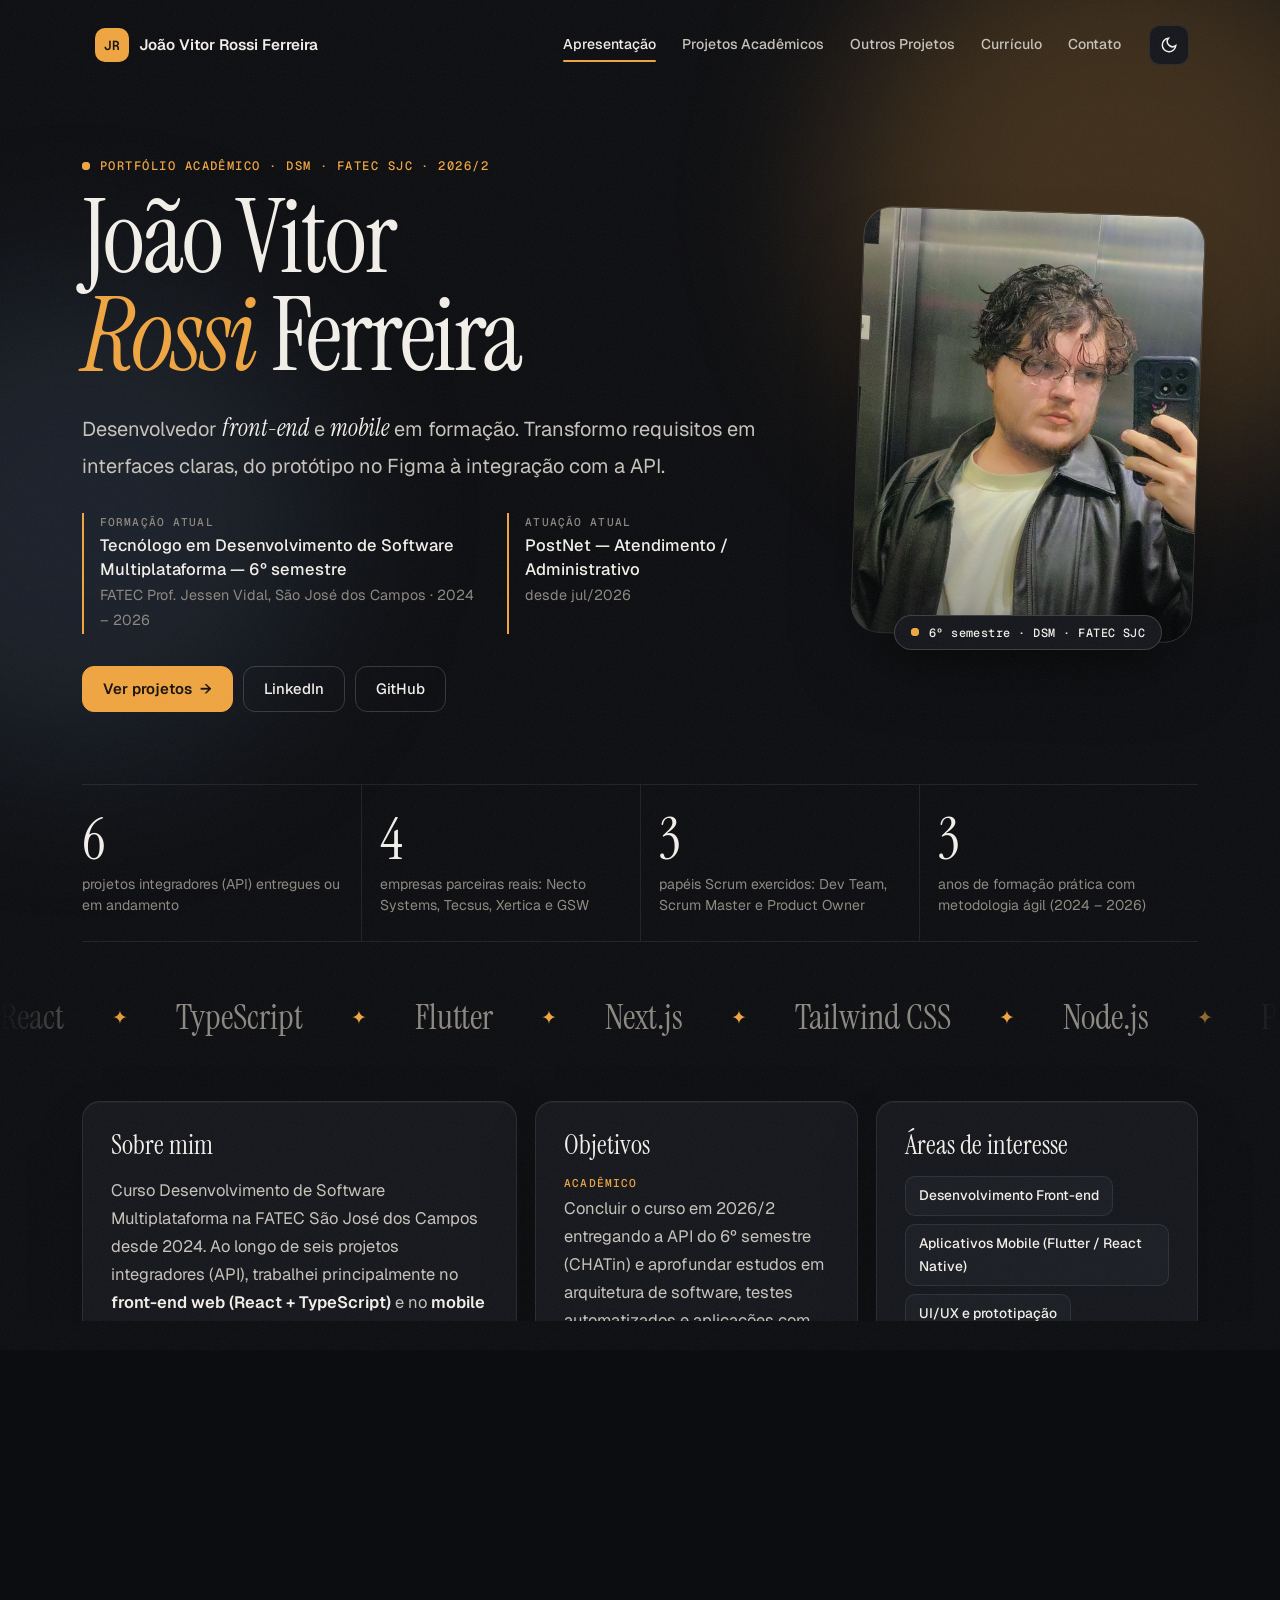
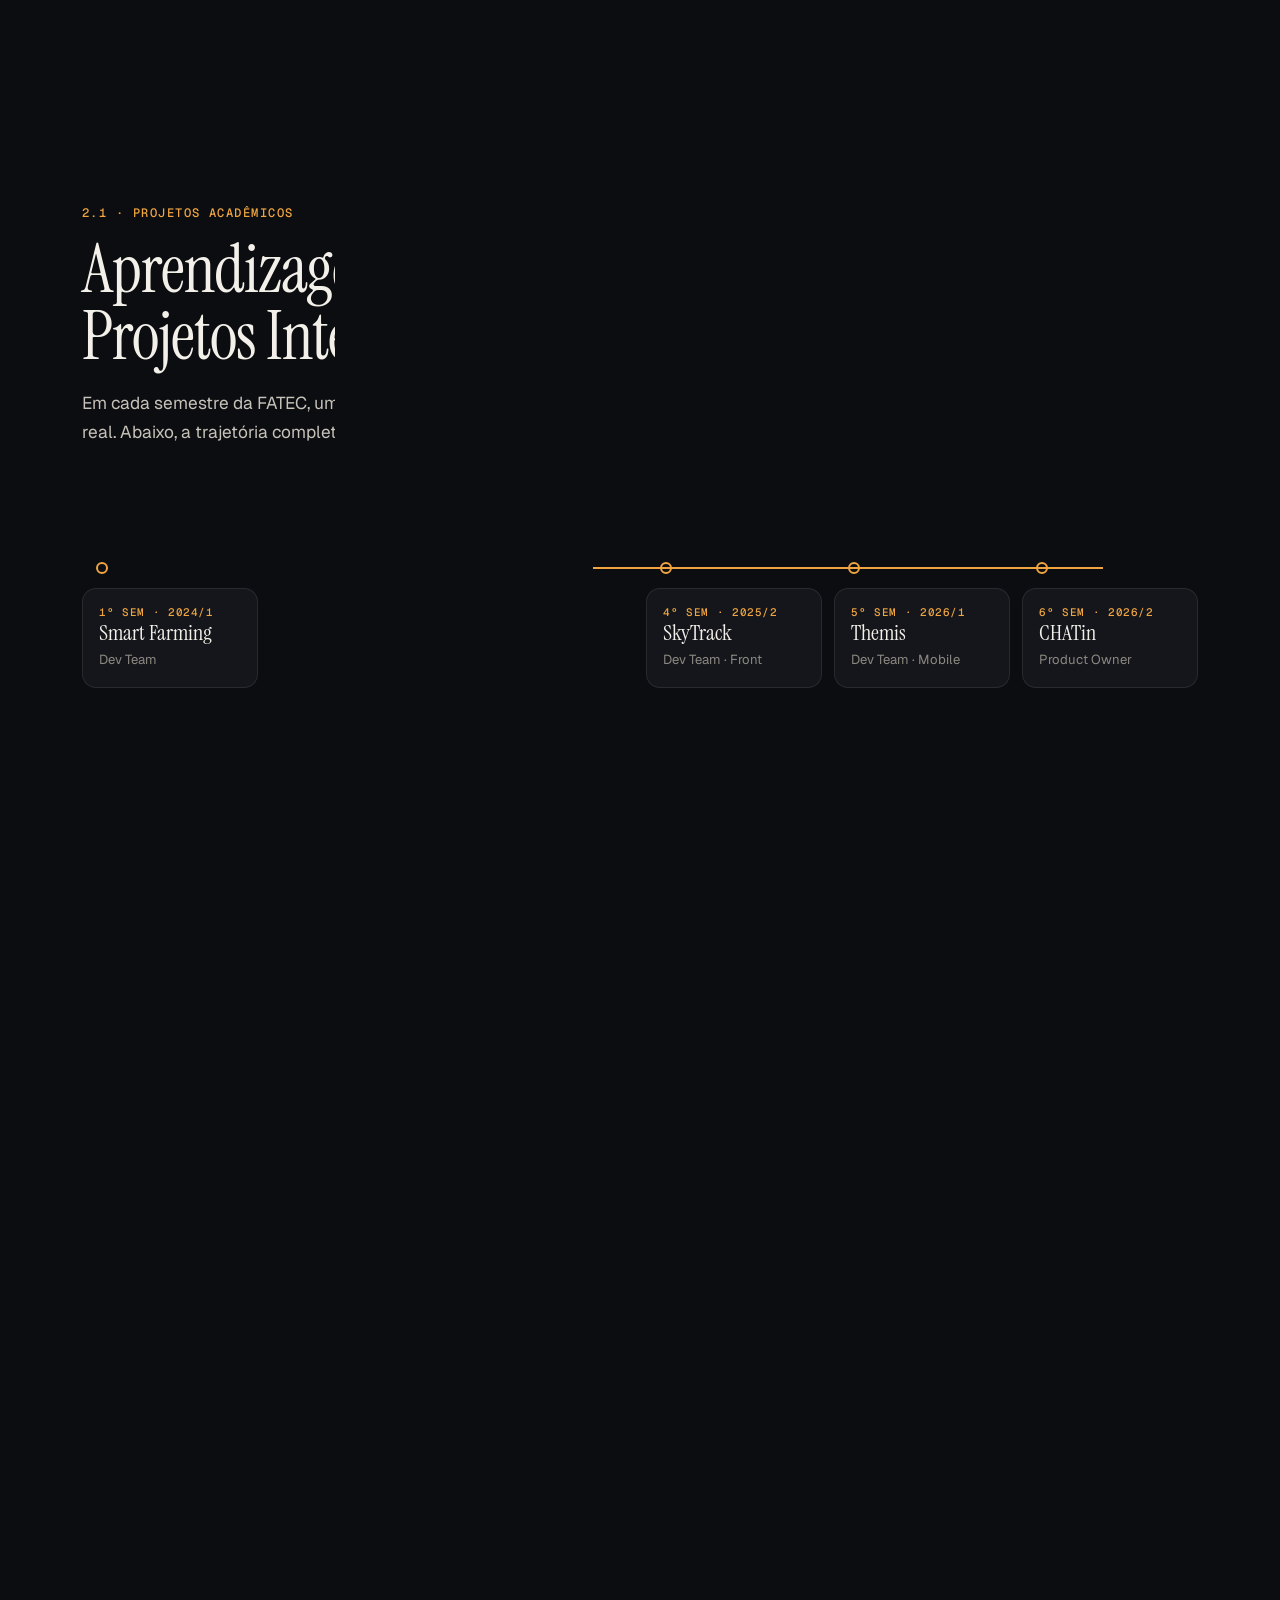
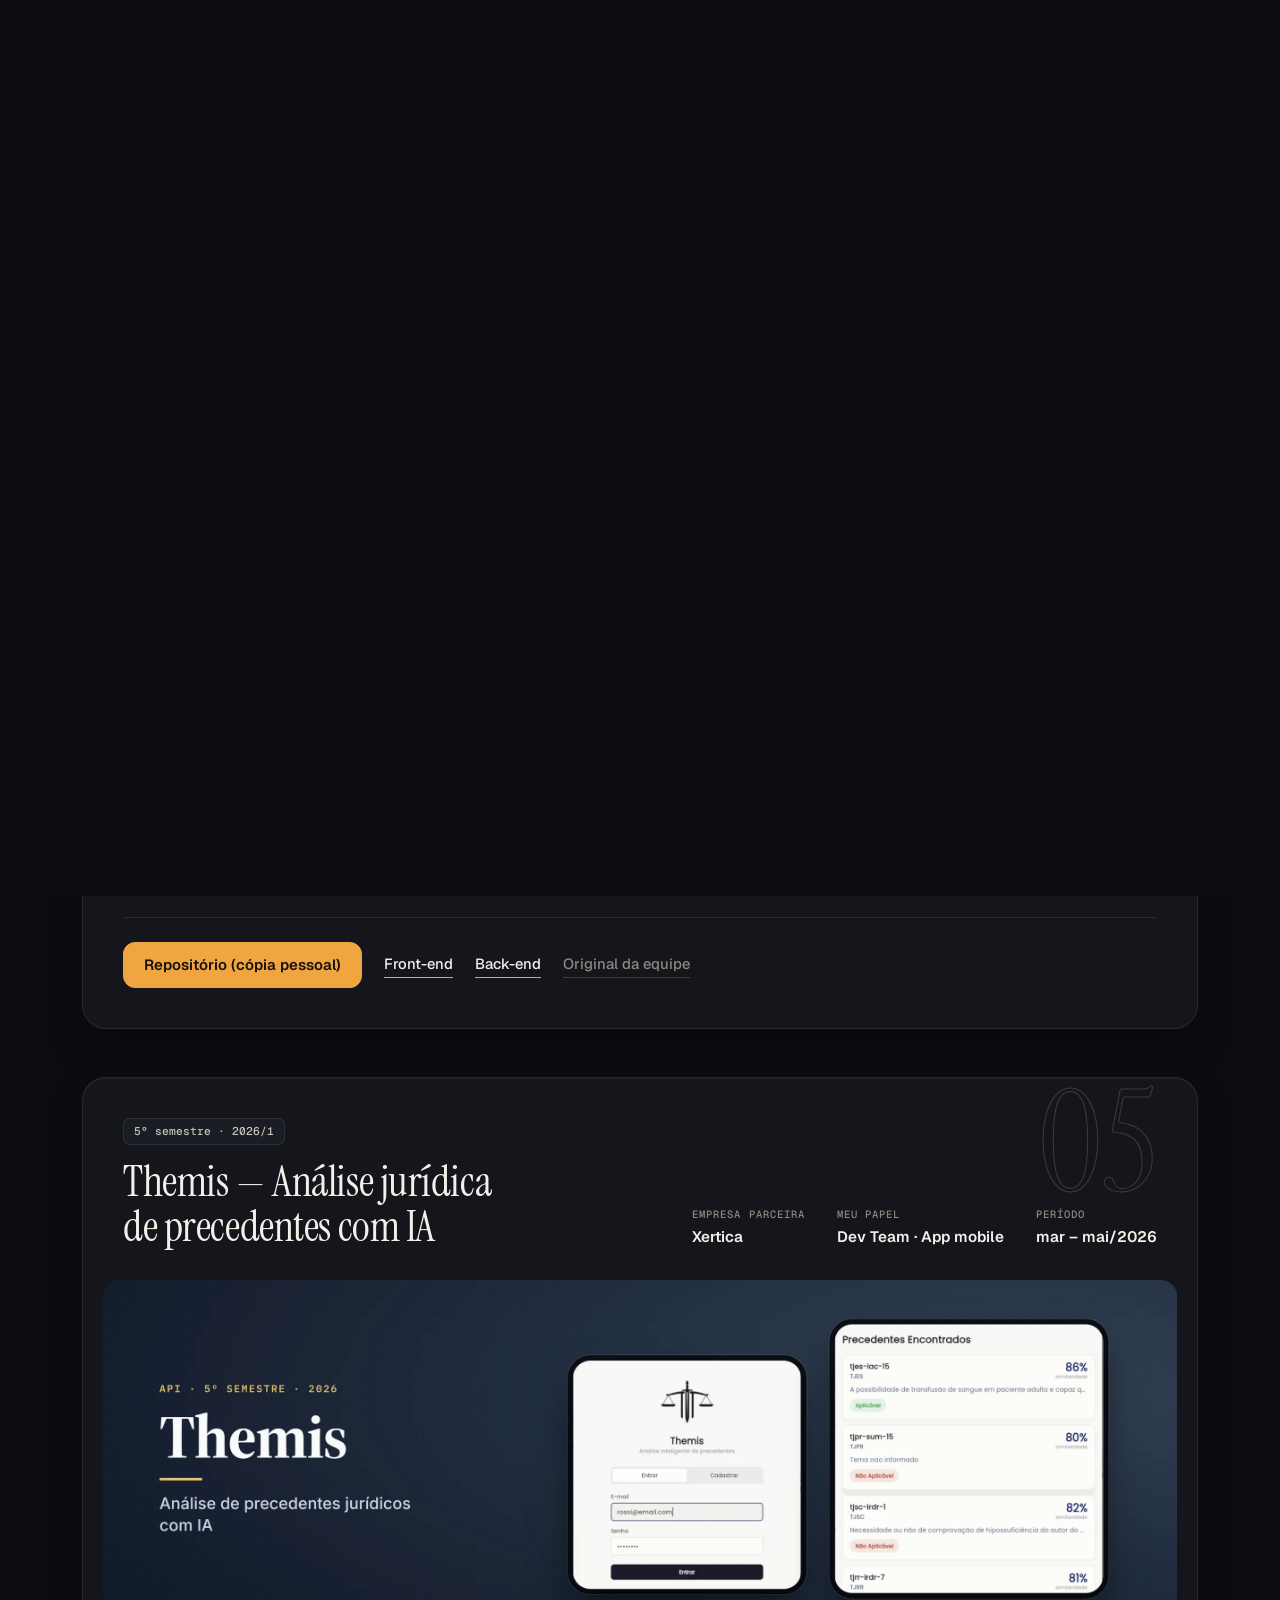
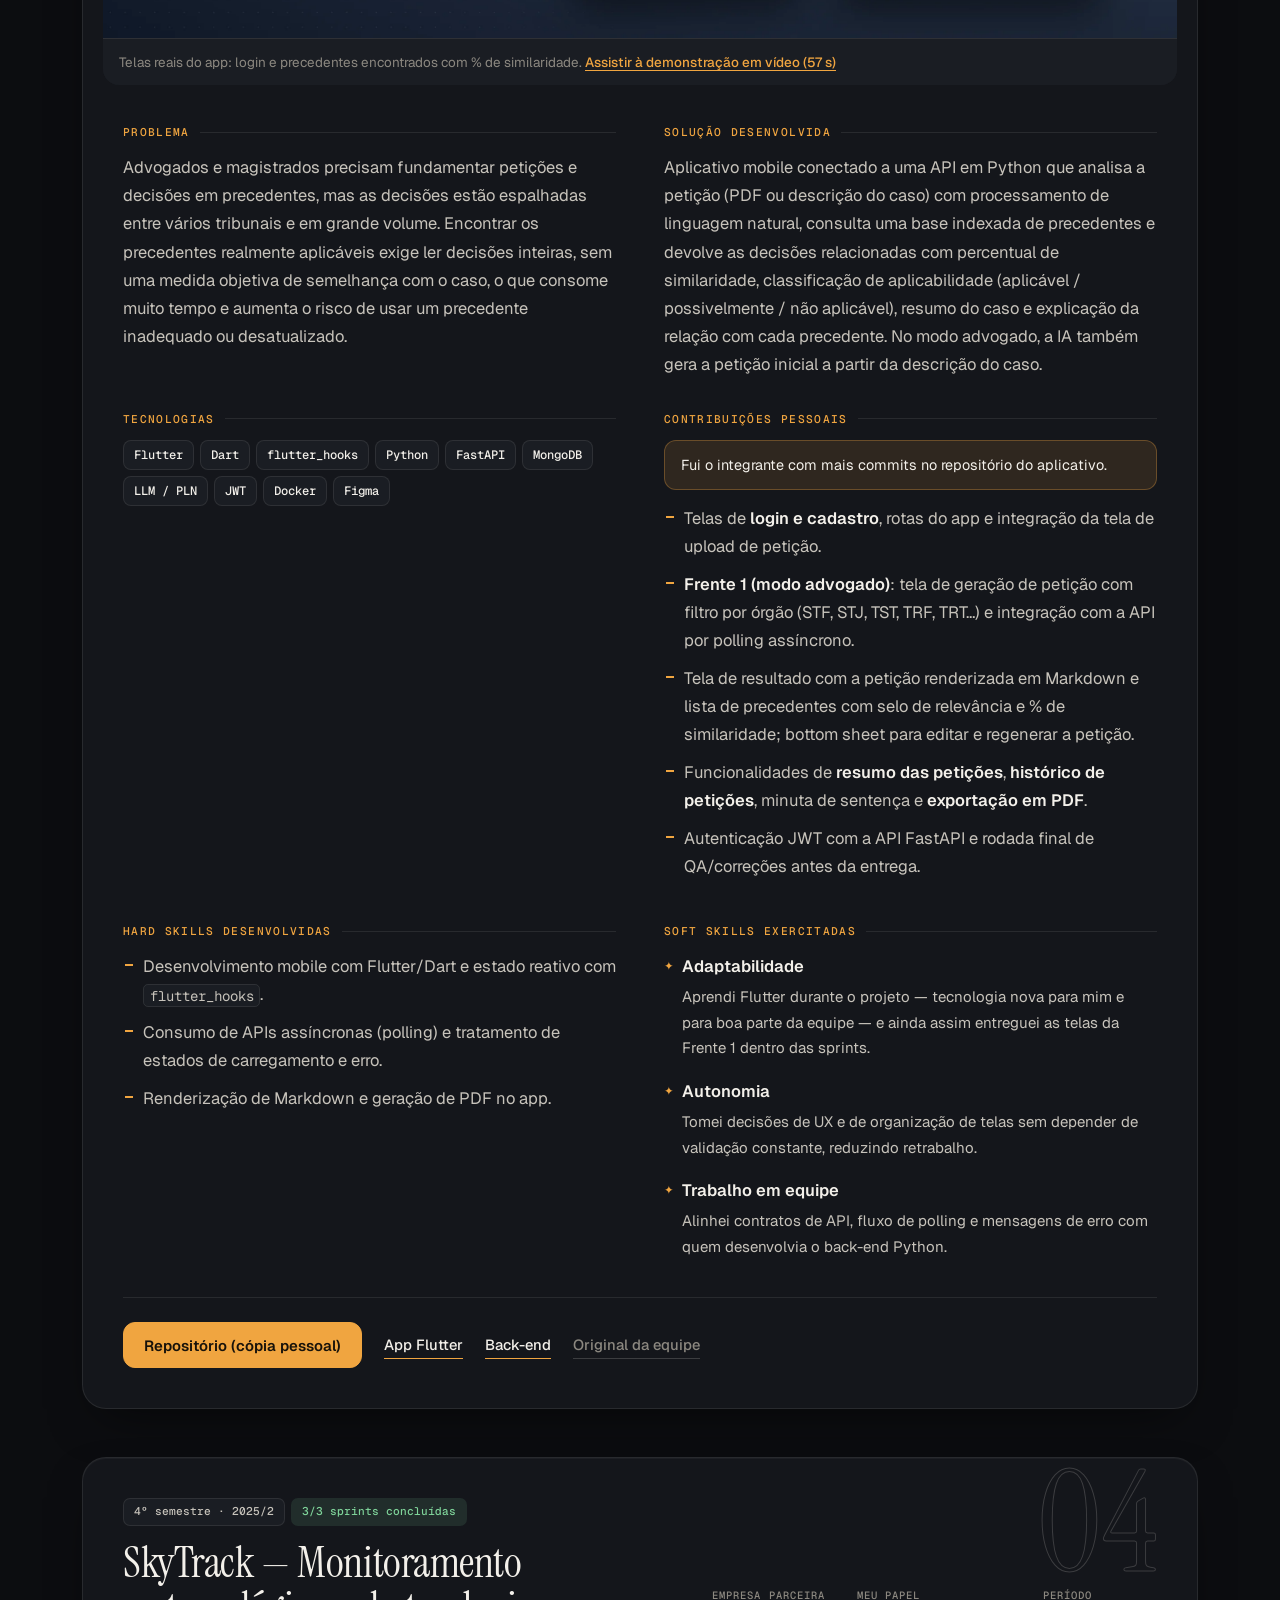
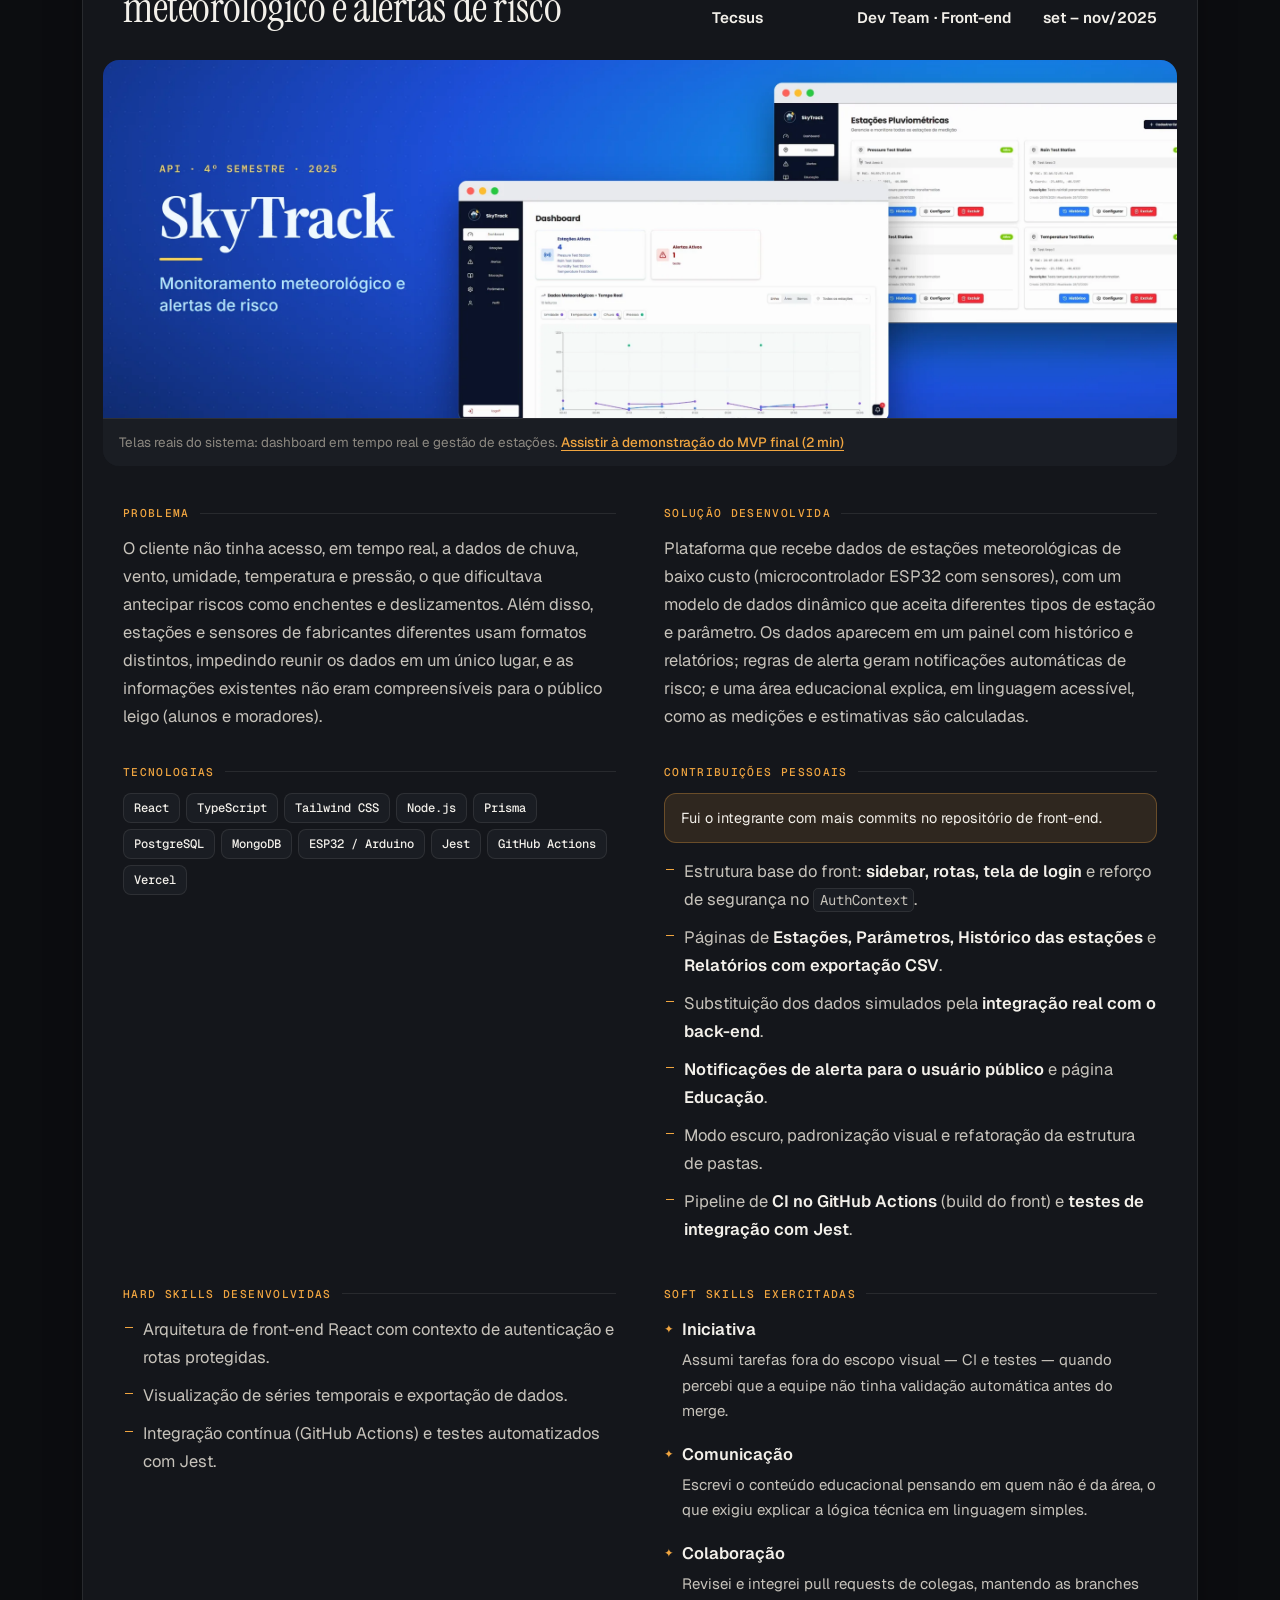
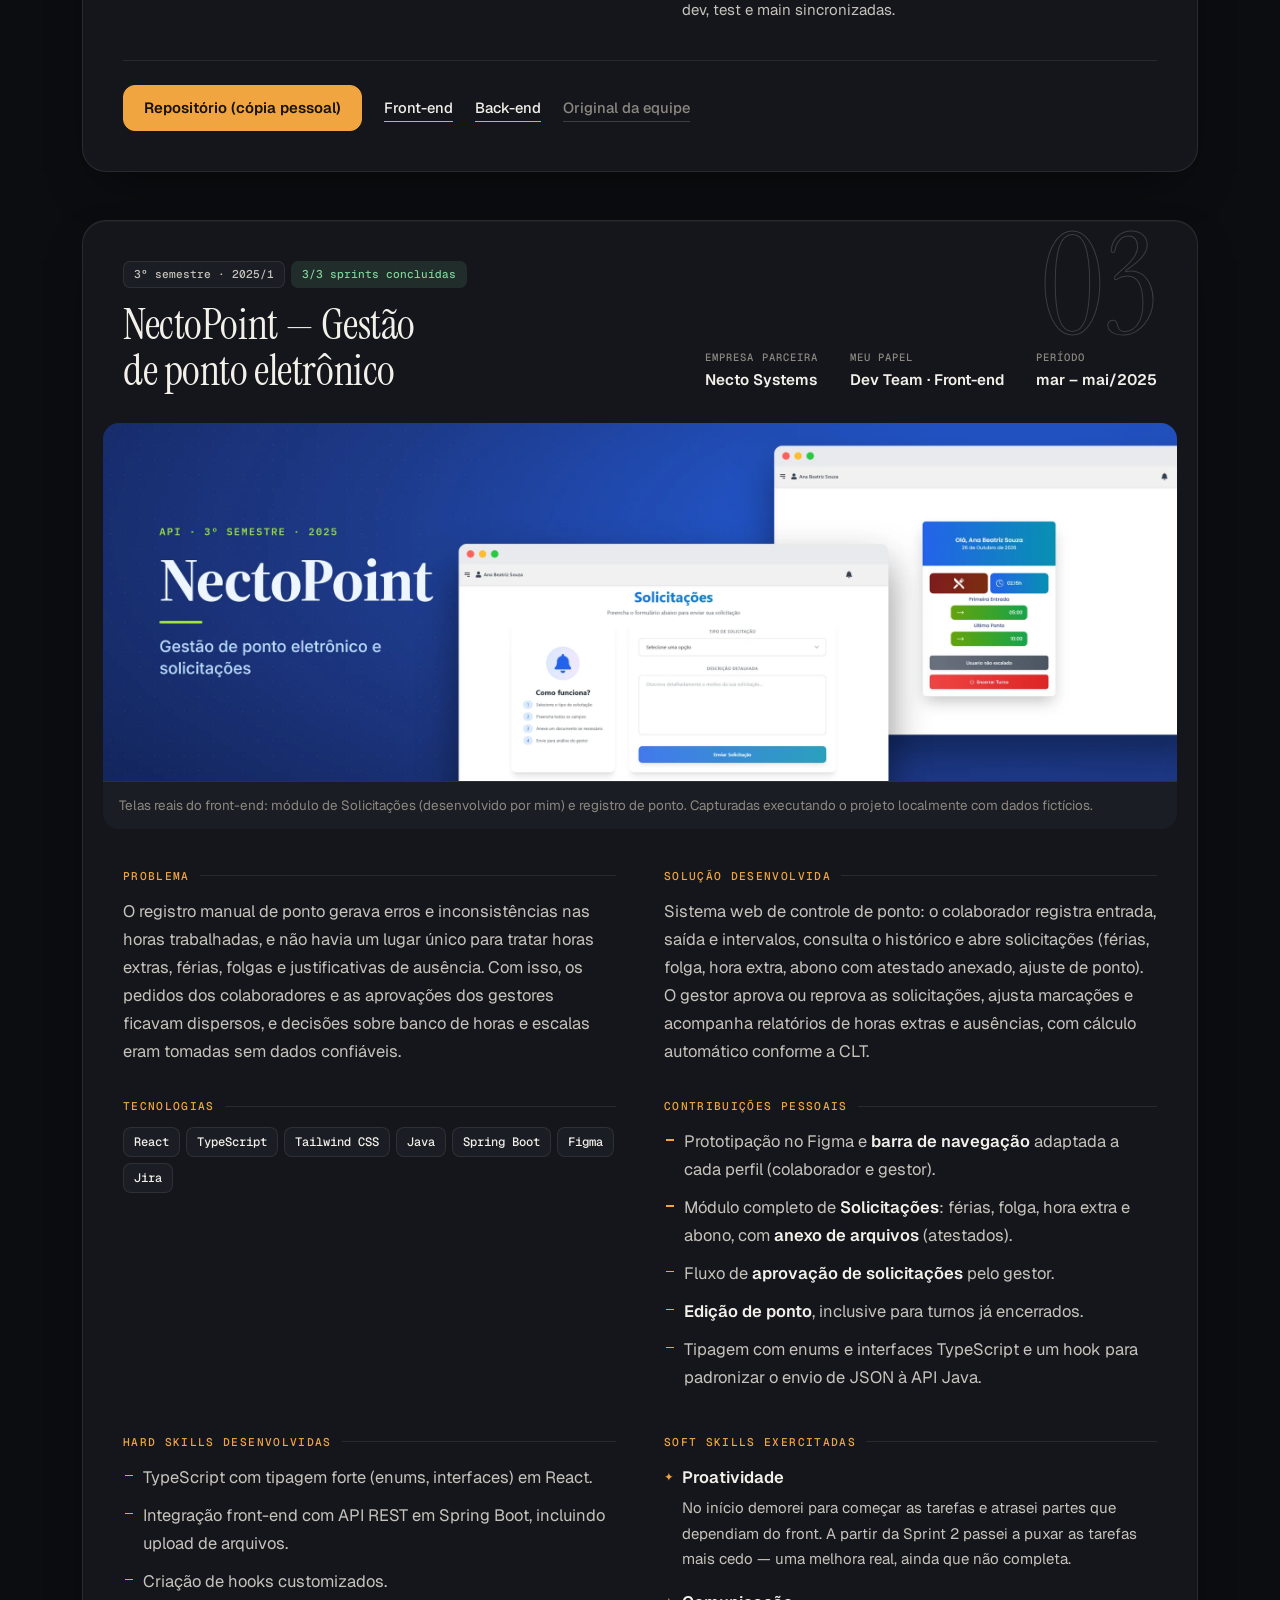
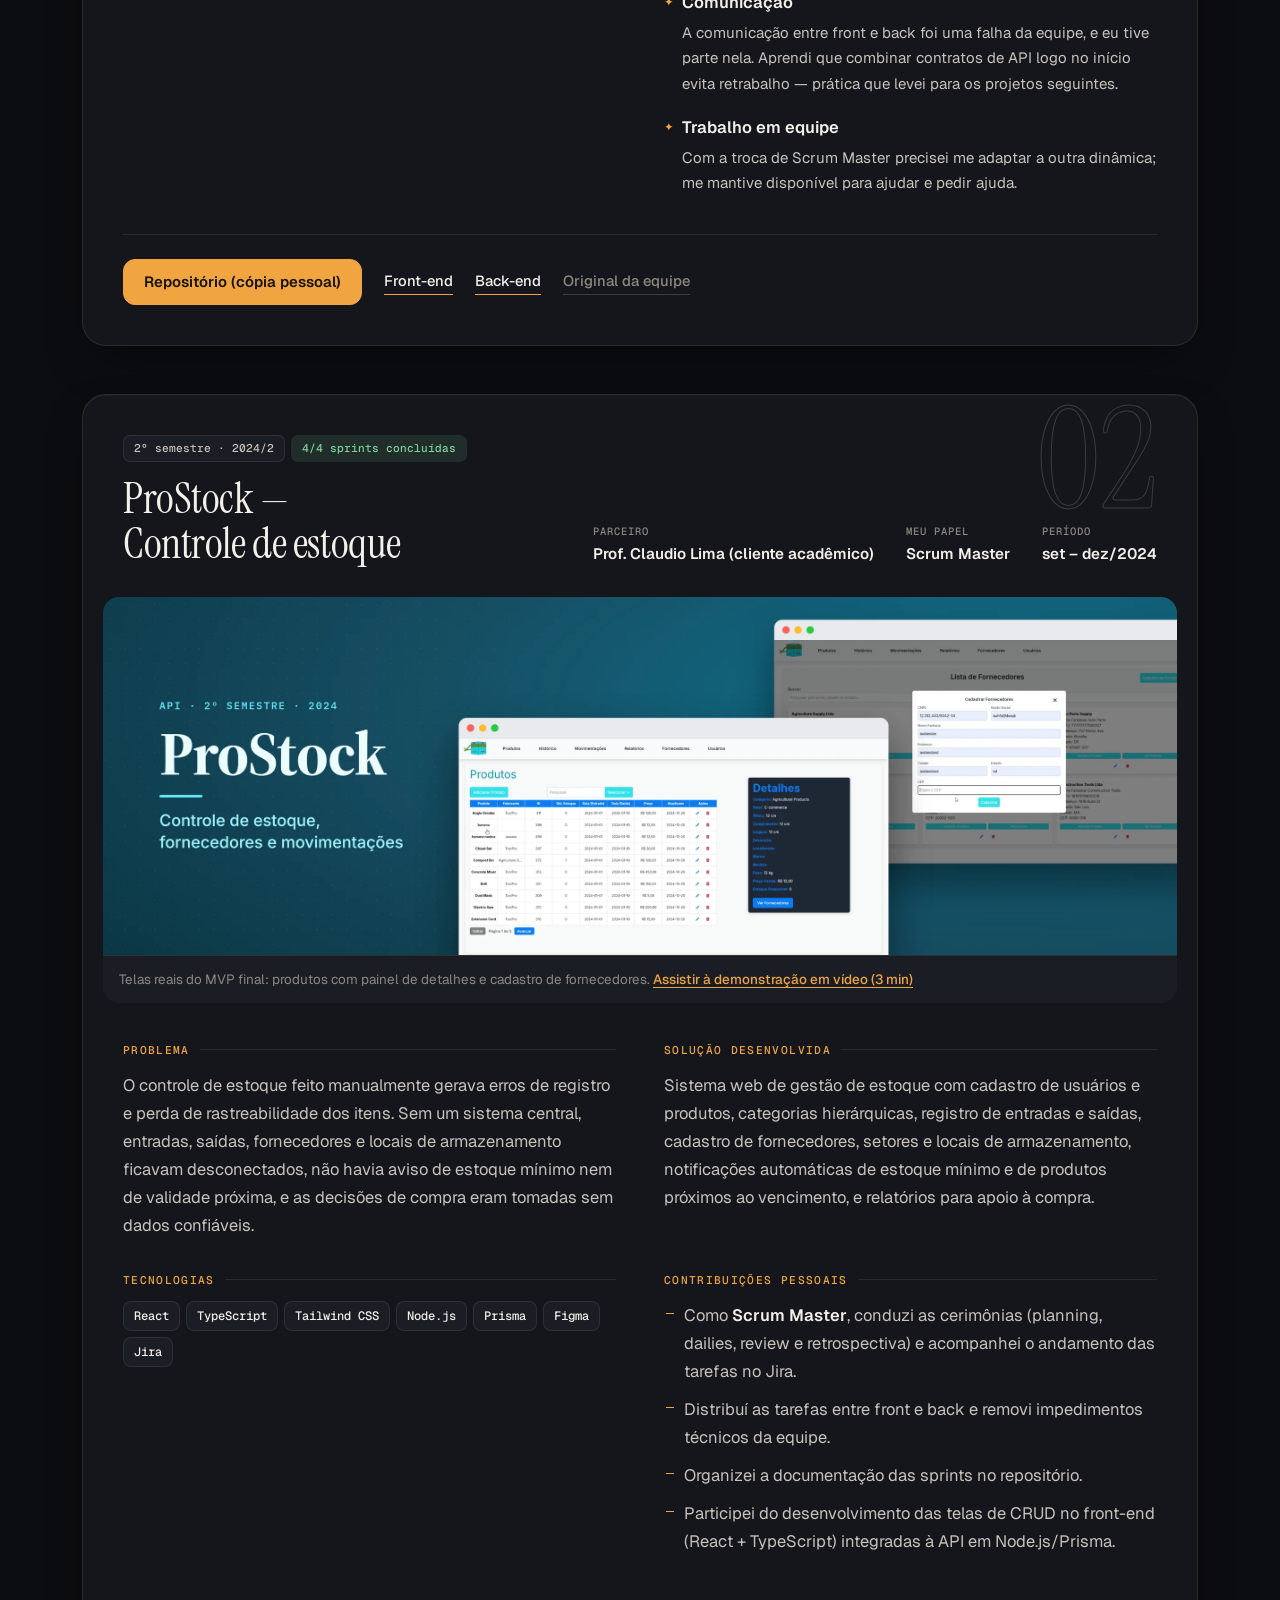
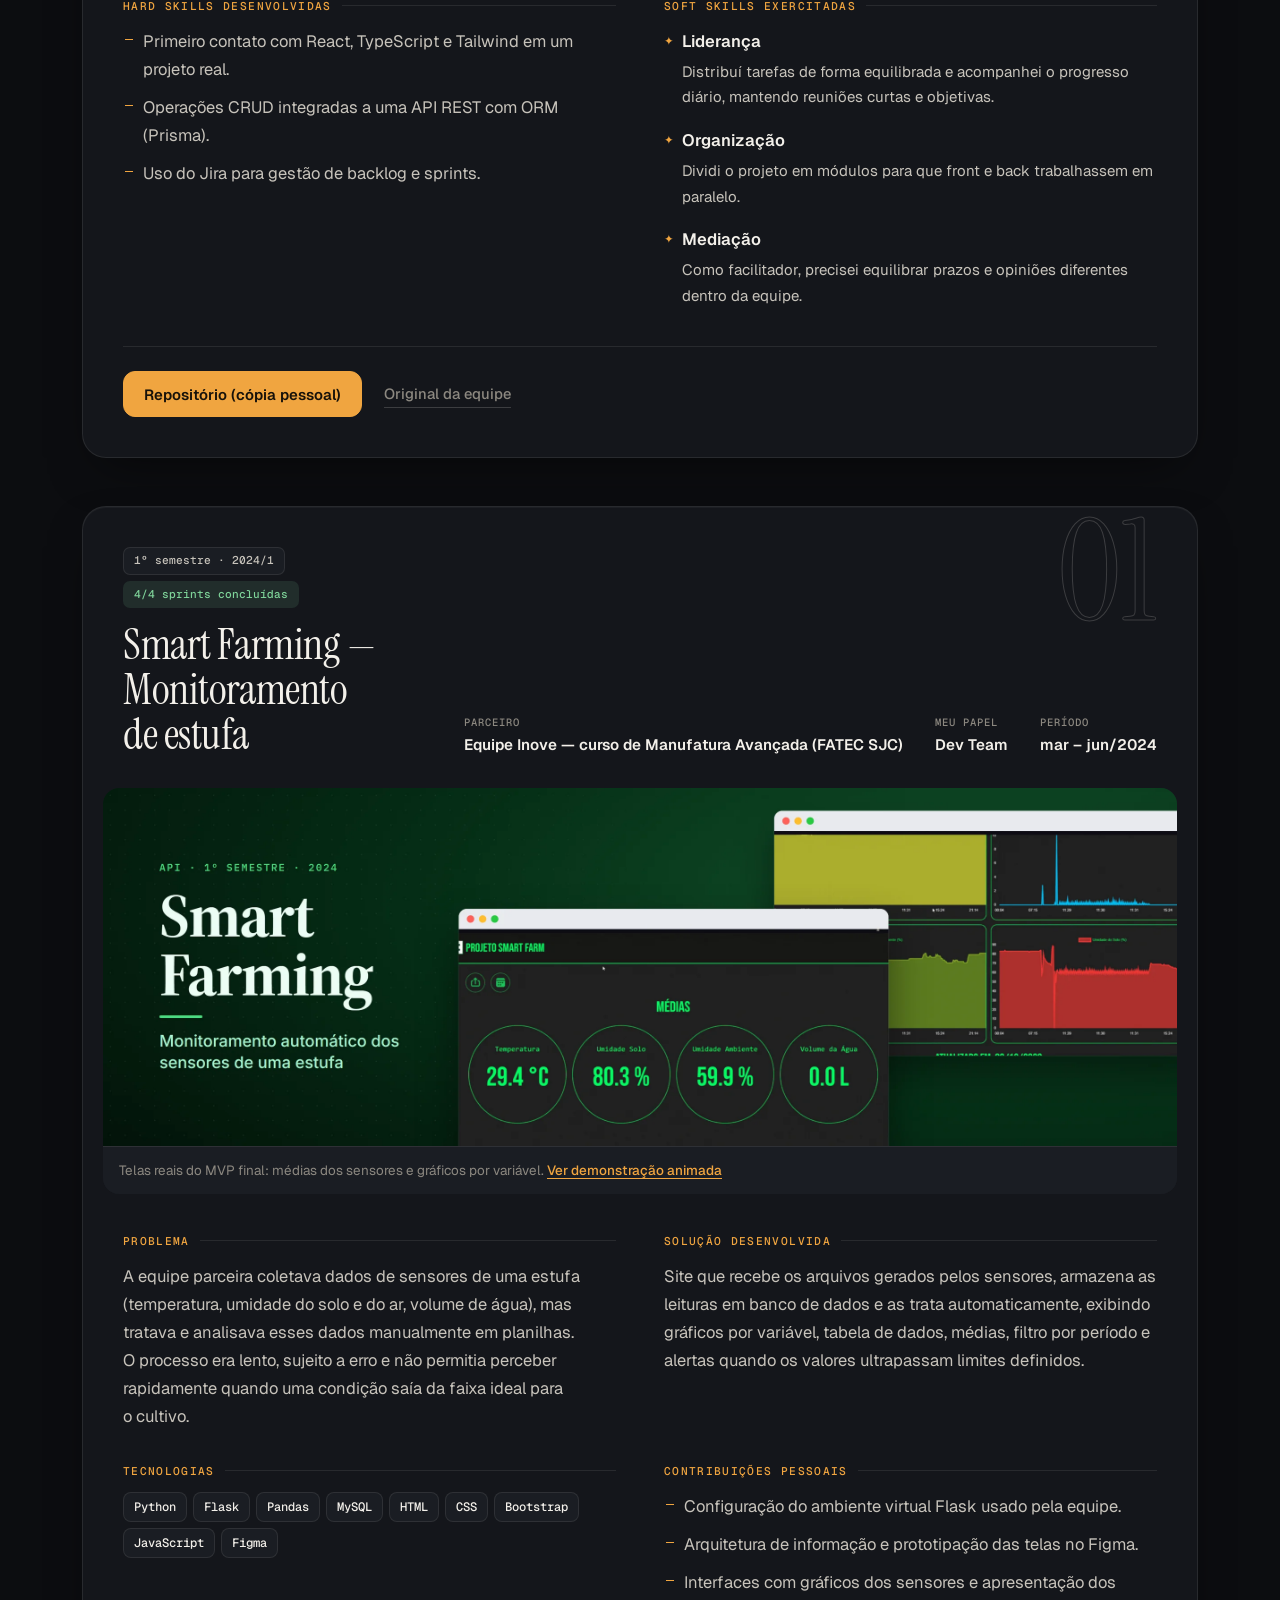
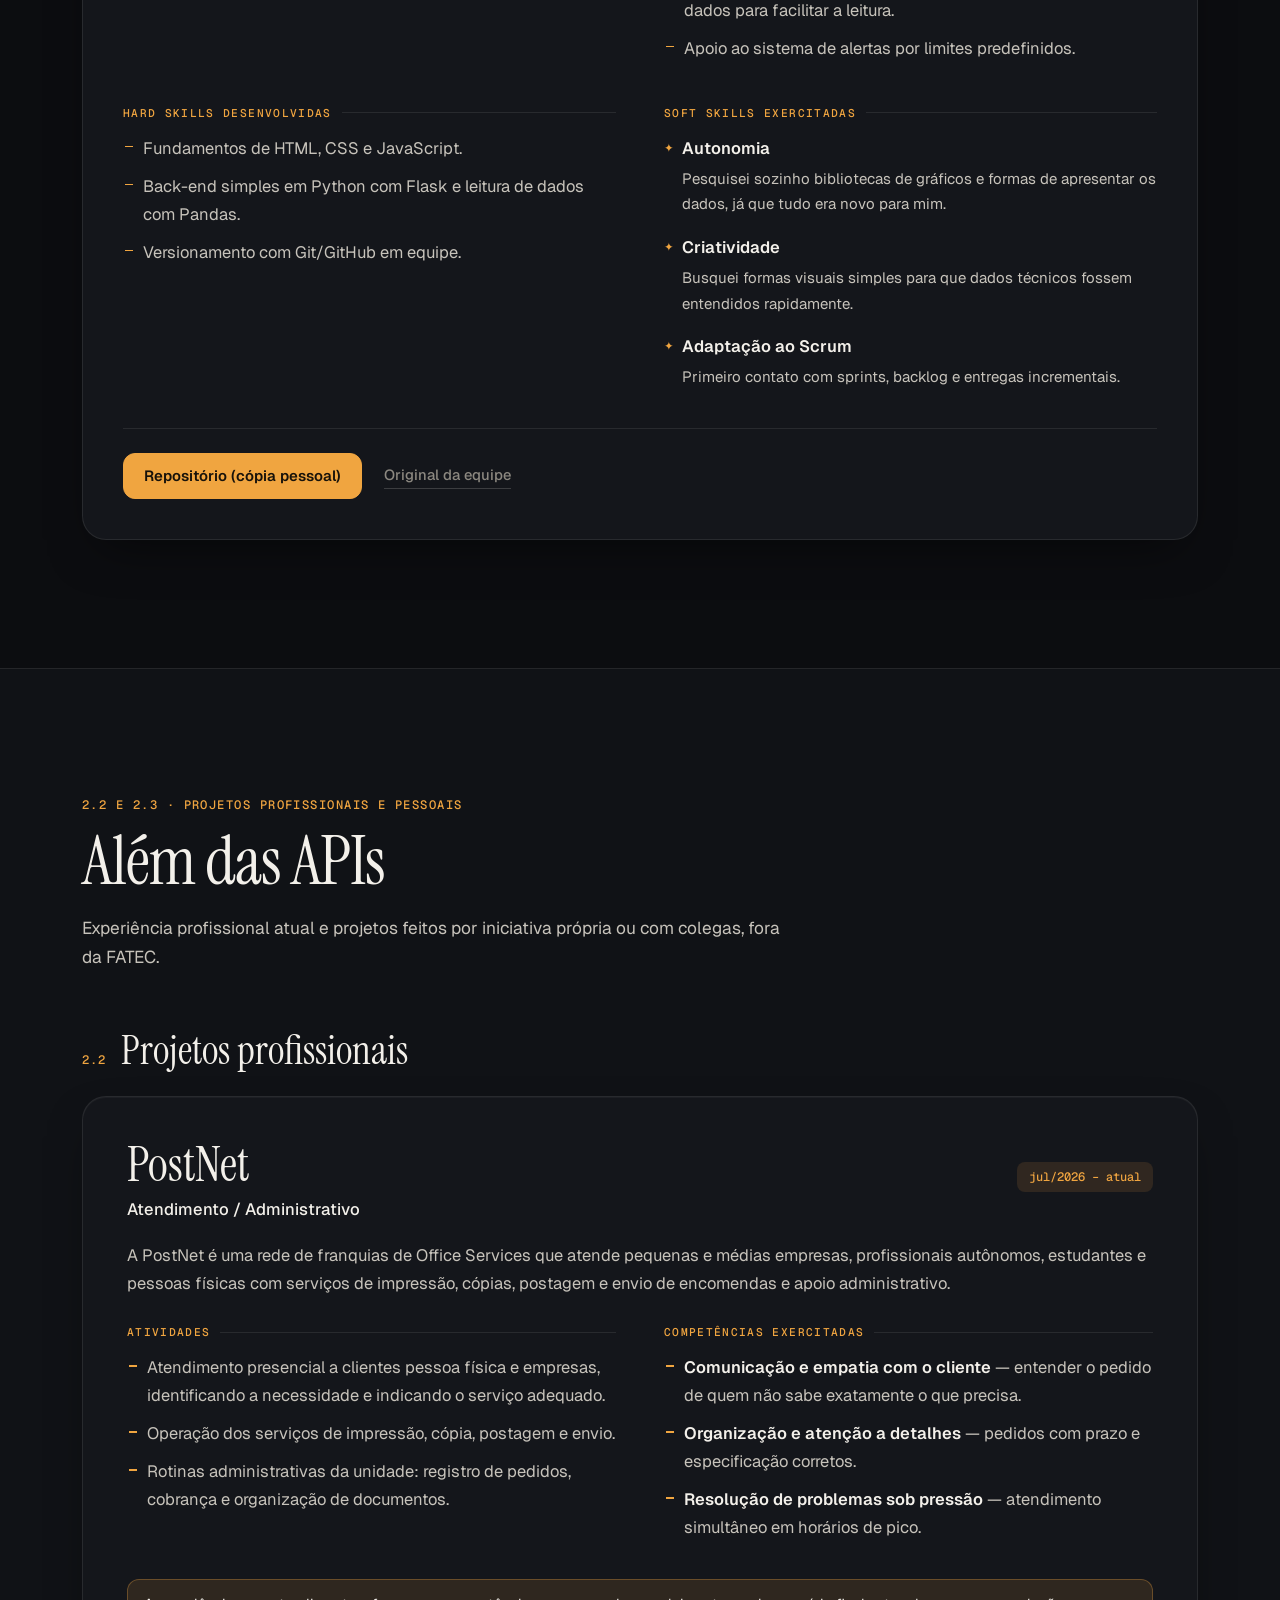
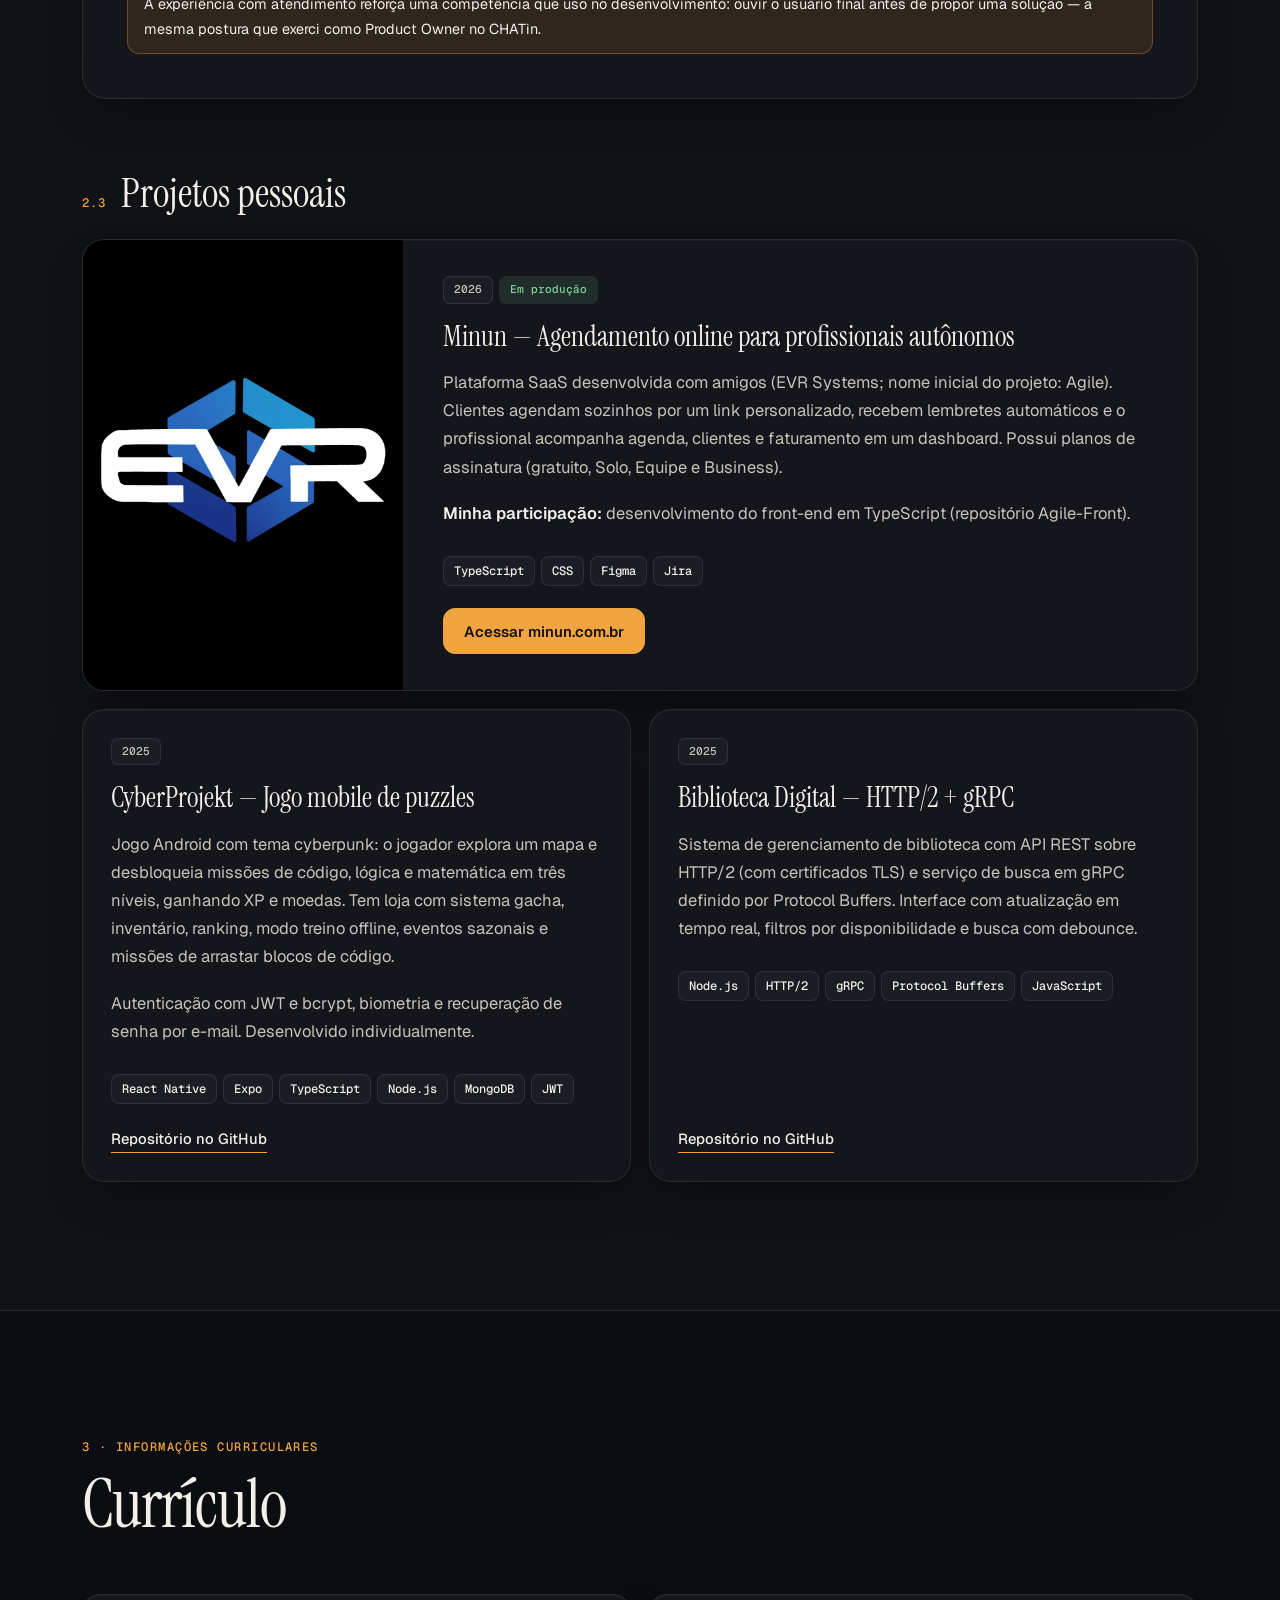
==== index.html @ 857e49c0 "Versão inicial do portfólio acadêmico" ====
<!doctype html>
<html lang="pt-BR">
<head>
  <meta charset="utf-8">
  <meta name="viewport" content="width=device-width, initial-scale=1">
  <title>João Vitor Rossi Ferreira — Portfólio Acadêmico | DSM FATEC SJC</title>
  <meta name="description" content="Portfólio acadêmico de João Vitor Rossi Ferreira, estudante de Desenvolvimento de Software Multiplataforma na FATEC São José dos Campos: projetos integradores (API), experiência profissional, projetos pessoais e informações curriculares.">
  <meta name="author" content="João Vitor Rossi Ferreira">
  <meta property="og:title" content="João Vitor Rossi Ferreira — Portfólio Acadêmico">
  <meta property="og:description" content="Desenvolvedor front-end e mobile em formação — DSM, FATEC São José dos Campos.">
  <meta property="og:type" content="website">
  <meta name="theme-color" content="#0c0d10">
  <link rel="icon" href="assets/img/favicon.svg" type="image/svg+xml">
  <link rel="preconnect" href="https://fonts.googleapis.com">
  <link rel="preconnect" href="https://fonts.gstatic.com" crossorigin>
  <link href="https://fonts.googleapis.com/css2?family=Geist:wght@400;500;600;700&family=Geist+Mono:wght@400;500&family=Instrument+Serif:ital@0;1&display=swap" rel="stylesheet">
  <link rel="stylesheet" href="assets/css/style.css">
  <script>
    document.documentElement.classList.add('js');
    try { var t = localStorage.getItem('theme'); if (t) document.documentElement.dataset.theme = t; } catch (e) {}
  </script>
</head>
<body>
  <a class="skip-link" href="#conteudo">Pular para o conteúdo</a>
  <div class="scroll-progress" id="scroll-progress" aria-hidden="true"></div>
  <div class="grain" aria-hidden="true"></div>

  <header class="site-header" id="site-header">
    <div class="header-inner">
      <a class="brand" href="#topo" aria-label="Início">
        <span class="brand-mark" aria-hidden="true">JR</span>
        <span class="brand-text">João Vitor Rossi Ferreira</span>
      </a>
      <nav class="main-nav" id="main-nav" aria-label="Navegação principal">
        <ul>
          <li><a href="#apresentacao">Apresentação</a></li>
          <li><a href="#projetos-api">Projetos Acadêmicos</a></li>
          <li><a href="#outros-projetos">Outros Projetos</a></li>
          <li><a href="#curriculo">Currículo</a></li>
          <li><a href="#contato">Contato</a></li>
        </ul>
      </nav>
      <div class="header-actions">
        <button class="icon-btn" id="theme-toggle" type="button" aria-label="Alternar tema claro/escuro" title="Alternar tema">
          <svg class="i-sun" viewBox="0 0 24 24" aria-hidden="true"><circle cx="12" cy="12" r="4"/><path d="M12 2v2M12 20v2M4.9 4.9l1.4 1.4M17.7 17.7l1.4 1.4M2 12h2M20 12h2M4.9 19.1l1.4-1.4M17.7 6.3l1.4-1.4"/></svg>
          <svg class="i-moon" viewBox="0 0 24 24" aria-hidden="true"><path d="M21 12.8A9 9 0 1 1 11.2 3a7 7 0 0 0 9.8 9.8z"/></svg>
        </button>
        <button class="icon-btn menu-btn" id="menu-toggle" type="button" aria-label="Abrir menu" aria-expanded="false" aria-controls="main-nav">
          <svg viewBox="0 0 24 24" aria-hidden="true"><path d="M4 7h16M4 12h16M4 17h16"/></svg>
        </button>
      </div>
    </div>
  </header>

  <main id="conteudo">
    <!-- ============ 1. APRESENTAÇÃO ============ -->
    <section id="apresentacao" class="hero" aria-labelledby="titulo-apresentacao">
      <span id="topo"></span>
      <div class="hero-glow" aria-hidden="true"><span></span><span></span></div>
      <div class="container hero-grid">
        <div class="hero-text">
          <p class="eyebrow hero-in" style="--d:0"><span class="pulse" aria-hidden="true"></span>Portfólio Acadêmico · DSM · FATEC SJC · 2026/2</p>
          <h1 id="titulo-apresentacao" class="hero-in" style="--d:1">João Vitor <em>Rossi</em> Ferreira</h1>
          <p class="hero-role hero-in" style="--d:2">Desenvolvedor <em>front-end</em> e <em>mobile</em> em formação. Transformo requisitos em interfaces claras, do protótipo no Figma à integração com a API.</p>
          <dl class="hero-facts hero-in" style="--d:3">
            <div><dt>Formação atual</dt><dd>Tecnólogo em Desenvolvimento de Software Multiplataforma — 6º semestre<br><span class="muted">FATEC Prof. Jessen Vidal, São José dos Campos · 2024 – 2026</span></dd></div>
            <div><dt>Atuação atual</dt><dd>PostNet — Atendimento / Administrativo<br><span class="muted">desde jul/2026</span></dd></div>
          </dl>
          <div class="hero-cta hero-in" style="--d:4">
            <a class="btn btn-primary" href="#projetos-api">Ver projetos <span aria-hidden="true">→</span></a>
            <a class="btn" href="https://www.linkedin.com/in/jo%C3%A3o-rossi-7311a0301" target="_blank" rel="noopener">LinkedIn</a>
            <a class="btn" href="https://github.com/joaorossiferreira" target="_blank" rel="noopener">GitHub</a>
          </div>
        </div>
        <div class="hero-photo hero-in" style="--d:2">
          <div class="photo-frame">
            <img src="assets/img/foto.jpg" alt="Foto de João Vitor Rossi Ferreira" width="320" height="400"
                 onerror="this.hidden=true;this.nextElementSibling.hidden=false">
            <div class="photo-fallback" hidden aria-hidden="true">JR</div>
          </div>
          <p class="photo-tag"><span class="pulse" aria-hidden="true"></span>6º semestre · DSM · FATEC SJC</p>
        </div>
      </div>

      <div class="container">
        <ul class="stats" aria-label="Resumo da trajetória">
          <li><strong data-count="6">6</strong><span>projetos integradores (API) entregues ou em andamento</span></li>
          <li><strong data-count="4">4</strong><span>empresas parceiras reais: Necto Systems, Tecsus, Xertica e GSW</span></li>
          <li><strong data-count="3">3</strong><span>papéis Scrum exercidos: Dev Team, Scrum Master e Product Owner</span></li>
          <li><strong data-count="3">3</strong><span>anos de formação prática com metodologia ágil (2024 – 2026)</span></li>
        </ul>
      </div>

      <div class="marquee" aria-label="Tecnologias com que trabalhei">
        <ul class="marquee-track">
          <li>React</li><li>TypeScript</li><li>Flutter</li><li>Next.js</li><li>Tailwind CSS</li><li>Node.js</li><li>Python</li><li>FastAPI</li><li>PostgreSQL</li><li>MongoDB</li><li>Figma</li><li>GitHub Actions</li><li>Scrum</li>
        </ul>
        <ul class="marquee-track" aria-hidden="true">
          <li>React</li><li>TypeScript</li><li>Flutter</li><li>Next.js</li><li>Tailwind CSS</li><li>Node.js</li><li>Python</li><li>FastAPI</li><li>PostgreSQL</li><li>MongoDB</li><li>Figma</li><li>GitHub Actions</li><li>Scrum</li>
        </ul>
      </div>

      <div class="container about-grid">
        <article class="panel">
          <h2 class="panel-title">Sobre mim</h2>
          <p>Curso Desenvolvimento de Software Multiplataforma na FATEC São José dos Campos desde 2024. Ao longo de seis projetos integradores (API), trabalhei principalmente no <strong>front-end web (React + TypeScript)</strong> e no <strong>mobile (Flutter)</strong>, integrando interfaces a APIs REST construídas em Java, Node.js e Python. Exerci também os papéis de <strong>Scrum Master</strong> (2º semestre) e <strong>Product Owner</strong> (6º semestre), o que me deu visão de produto além do código.</p>
          <p>Gosto de transformar requisitos confusos em telas claras e funcionais, e de entender o problema do usuário antes de escrever a primeira linha de código.</p>
        </article>
        <article class="panel">
          <h2 class="panel-title">Objetivos</h2>
          <h3 class="mini-title">Acadêmico</h3>
          <p>Concluir o curso em 2026/2 entregando a API do 6º semestre (CHATin) e aprofundar estudos em arquitetura de software, testes automatizados e aplicações com IA generativa.</p>
          <h3 class="mini-title">Profissional</h3>
          <p>Atuar como <strong>desenvolvedor front-end / mobile</strong>, evoluindo para full stack, em produtos que exijam boa experiência de uso, integração com APIs e uso responsável de IA.</p>
        </article>
        <article class="panel">
          <h2 class="panel-title">Áreas de interesse</h2>
          <ul class="chips" aria-label="Áreas de interesse">
            <li>Desenvolvimento Front-end</li>
            <li>Aplicativos Mobile (Flutter / React Native)</li>
            <li>UI/UX e prototipação</li>
            <li>IA aplicada a produtos (LLMs)</li>
            <li>IoT e dados em tempo real</li>
            <li>Gestão ágil de produto</li>
          </ul>
        </article>
      </div>
    </section>

    <!-- ============ 2.1 PROJETOS ACADÊMICOS (API) ============ -->
    <section id="projetos-api" class="section" aria-labelledby="titulo-api">
      <div class="container">
        <header class="section-head">
          <p class="eyebrow">2.1 · Projetos Acadêmicos</p>
          <h2 id="titulo-api">Aprendizagem por Projetos Integrados (API)</h2>
          <p class="lead">Em cada semestre da FATEC, uma equipe Scrum desenvolve uma solução para um parceiro real. Abaixo, a trajetória completa — do primeiro site em Flask ao coach de estudos com IA. Cada link de repositório aponta para a <strong>cópia (fork) na minha conta pessoal</strong>, com o original da equipe indicado ao lado.</p>
        </header>

        <nav class="timeline" aria-label="Linha do tempo das APIs">
          <ol>
            <li><a href="#api-1"><span class="t-sem">1º sem · 2024/1</span><span class="t-name">Smart Farming</span><span class="t-role">Dev Team</span></a></li>
            <li><a href="#api-2"><span class="t-sem">2º sem · 2024/2</span><span class="t-name">ProStock</span><span class="t-role">Scrum Master</span></a></li>
            <li><a href="#api-3"><span class="t-sem">3º sem · 2025/1</span><span class="t-name">NectoPoint</span><span class="t-role">Dev Team · Front</span></a></li>
            <li><a href="#api-4"><span class="t-sem">4º sem · 2025/2</span><span class="t-name">SkyTrack</span><span class="t-role">Dev Team · Front</span></a></li>
            <li><a href="#api-5"><span class="t-sem">5º sem · 2026/1</span><span class="t-name">Themis</span><span class="t-role">Dev Team · Mobile</span></a></li>
            <li><a href="#api-6"><span class="t-sem">6º sem · 2026/2</span><span class="t-name">CHATin</span><span class="t-role">Product Owner</span></a></li>
          </ol>
        </nav>

        <!-- API 6 -->
        <article class="project" id="api-6" data-num="06" aria-labelledby="api-6-t">
          <header class="project-head">
            <div>
              <p class="project-meta"><span class="tag">6º semestre · 2026/2</span><span class="tag tag-status">Em andamento · Sprint 2 de 3 concluída</span></p>
              <h3 id="api-6-t">CHATin — Coach de estudos para o ENEM com IA</h3>
            </div>
            <dl class="project-facts">
              <div><dt>Empresa parceira</dt><dd>GSW</dd></div>
              <div><dt>Meu papel</dt><dd>Product Owner</dd></div>
              <div><dt>Período</dt><dd>set – nov/2026</dd></div>
            </dl>
          </header>
          <figure class="project-media">
            <img src="assets/img/chatin.webp" alt="Banner do projeto CHATin" loading="lazy" width="1600" height="533">
          </figure>
          <div class="project-body">
            <section class="pb-block">
              <h4>Problema</h4>
              <p>Estudantes que se preparam para o ENEM têm dificuldade em saber o próprio nível em cada matéria, decidir o que estudar a seguir diante de um conteúdo extenso e perceber a própria evolução. Mentorias personalizadas são caras, o feedback sobre erros costuma ser tardio e a falta de progresso visível leva ao abandono do plano de estudos. Do lado do parceiro, há ainda a restrição de custo: o uso de IA precisa ser medido e limitado, e o sistema deve continuar útil mesmo se a IA estiver indisponível.</p>
            </section>
            <section class="pb-block">
              <h4>Solução desenvolvida</h4>
              <p>Aplicação web em que o estudante conversa livremente com um coach de IA. O sistema reconhece automaticamente a matéria e o tópico do ENEM discutidos, gera resumos salvos em uma biblioteca privada, cria questionários com gabarito e correção automática, registra o progresso por tópico e ajusta a dificuldade dos próximos questionários. Inclui uma área de Matéria Didática (apostila guiada), trilhas de estudo criadas pelo aluno, busca de fontes na web com citação e gamificação (XP, streak e ranking por apelido).</p>
            </section>
            <section class="pb-block">
              <h4>Tecnologias</h4>
              <ul class="tech"><li>Next.js</li><li>TypeScript</li><li>Tailwind CSS</li><li>Python</li><li>FastAPI</li><li>PostgreSQL</li><li>Google Gemini</li><li>Vercel</li><li>Figma</li><li>Jira</li></ul>
            </section>
            <section class="pb-block">
              <h4>Contribuições pessoais</h4>
              <ul class="bullets">
                <li>Levantei e documentei as <strong>dores do cliente</strong> (Verificar / Planejar / Controlar) e a visão do produto a partir do desafio apresentado pela GSW.</li>
                <li>Escrevi os <strong>18 requisitos funcionais e 9 não funcionais</strong>, incluindo restrições de custo e resiliência de IA (RNF6–RNF8).</li>
                <li>Montei o <strong>Product Backlog com 20 user stories</strong>, prioridade, estimativa e critérios de aceitação, e a divisão em 3 sprints.</li>
                <li>Defini o <strong>DoR e o DoD</strong> do projeto e mantive o README/relatórios de sprint atualizados para as revisões com o parceiro.</li>
                <li>Configurei a estrutura inicial dos repositórios (submódulos front/back e projetos base) e apoiei ajustes visuais na tela de progresso.</li>
              </ul>
            </section>
            <section class="pb-block pb-half">
              <h4>Hard skills desenvolvidas</h4>
              <ul class="bullets">
                <li>Engenharia de requisitos e escrita de user stories com critérios de aceitação verificáveis.</li>
                <li>Priorização e estimativa de backlog (pontos) e planejamento de sprints.</li>
                <li>Noções de arquitetura de aplicações com LLM: classificação de tópicos, controle de tokens e estratégias de redução de consumo.</li>
              </ul>
            </section>
            <section class="pb-block pb-half">
              <h4>Soft skills exercitadas</h4>
              <dl class="soft">
                <dt>Comunicação com o cliente</dt><dd>Fui o ponto de contato da equipe com a GSW, traduzindo o desafio do parceiro em requisitos objetivos e levando dúvidas de volta ao cliente.</dd>
                <dt>Tomada de decisão</dt><dd>Precisei priorizar o que entraria em cada sprint, negociando escopo com a equipe para entregar valor sem sobrecarregar o time.</dd>
                <dt>Organização</dt><dd>Manter backlog, DoR, DoD e relatórios coerentes entre si exigiu disciplina e revisão constante da documentação.</dd>
              </dl>
            </section>
            <p class="links">
              <a class="btn btn-primary" href="https://github.com/joaorossiferreira/chatin" target="_blank" rel="noopener">Repositório (cópia pessoal)</a>
              <a class="link" href="https://github.com/joaorossiferreira/chatin-front" target="_blank" rel="noopener">Front-end</a>
              <a class="link" href="https://github.com/joaorossiferreira/chatin-back" target="_blank" rel="noopener">Back-end</a>
              <a class="link muted" href="https://github.com/Equipe-Skyfall/chatin" target="_blank" rel="noopener">Original da equipe</a>
            </p>
          </div>
        </article>

        <!-- API 5 -->
        <article class="project" id="api-5" data-num="05" aria-labelledby="api-5-t">
          <header class="project-head">
            <div>
              <p class="project-meta"><span class="tag">5º semestre · 2026/1</span></p>
              <h3 id="api-5-t">Themis — Análise jurídica de precedentes com IA</h3>
            </div>
            <dl class="project-facts">
              <div><dt>Empresa parceira</dt><dd>Xertica</dd></div>
              <div><dt>Meu papel</dt><dd>Dev Team · App mobile</dd></div>
              <div><dt>Período</dt><dd>mar – mai/2026</dd></div>
            </dl>
          </header>
          <figure class="project-media">
            <img src="assets/img/themis.webp" alt="Telas do aplicativo Themis: login e lista de precedentes encontrados com percentual de similaridade e classificação de aplicabilidade" loading="lazy" width="2400" height="800">
            <figcaption>Telas reais do app: login e precedentes encontrados com % de similaridade. <a href="assets/media/themis.mp4" target="_blank" rel="noopener">Assistir à demonstração em vídeo (57 s)</a></figcaption>
          </figure>
          <div class="project-body">
            <section class="pb-block">
              <h4>Problema</h4>
              <p>Advogados e magistrados precisam fundamentar petições e decisões em precedentes, mas as decisões estão espalhadas entre vários tribunais e em grande volume. Encontrar os precedentes realmente aplicáveis exige ler decisões inteiras, sem uma medida objetiva de semelhança com o caso, o que consome muito tempo e aumenta o risco de usar um precedente inadequado ou desatualizado.</p>
            </section>
            <section class="pb-block">
              <h4>Solução desenvolvida</h4>
              <p>Aplicativo mobile conectado a uma API em Python que analisa a petição (PDF ou descrição do caso) com processamento de linguagem natural, consulta uma base indexada de precedentes e devolve as decisões relacionadas com percentual de similaridade, classificação de aplicabilidade (aplicável / possivelmente / não aplicável), resumo do caso e explicação da relação com cada precedente. No modo advogado, a IA também gera a petição inicial a partir da descrição do caso.</p>
            </section>
            <section class="pb-block">
              <h4>Tecnologias</h4>
              <ul class="tech"><li>Flutter</li><li>Dart</li><li>flutter_hooks</li><li>Python</li><li>FastAPI</li><li>MongoDB</li><li>LLM / PLN</li><li>JWT</li><li>Docker</li><li>Figma</li></ul>
            </section>
            <section class="pb-block">
              <h4>Contribuições pessoais</h4>
              <p class="note">Fui o integrante com mais commits no repositório do aplicativo.</p>
              <ul class="bullets">
                <li>Telas de <strong>login e cadastro</strong>, rotas do app e integração da tela de upload de petição.</li>
                <li><strong>Frente 1 (modo advogado)</strong>: tela de geração de petição com filtro por órgão (STF, STJ, TST, TRF, TRT…) e integração com a API por <em>polling</em> assíncrono.</li>
                <li>Tela de resultado com a petição renderizada em Markdown e lista de precedentes com selo de relevância e % de similaridade; <em>bottom sheet</em> para editar e regenerar a petição.</li>
                <li>Funcionalidades de <strong>resumo das petições</strong>, <strong>histórico de petições</strong>, minuta de sentença e <strong>exportação em PDF</strong>.</li>
                <li>Autenticação JWT com a API FastAPI e rodada final de QA/correções antes da entrega.</li>
              </ul>
            </section>
            <section class="pb-block pb-half">
              <h4>Hard skills desenvolvidas</h4>
              <ul class="bullets">
                <li>Desenvolvimento mobile com Flutter/Dart e estado reativo com <code>flutter_hooks</code>.</li>
                <li>Consumo de APIs assíncronas (polling) e tratamento de estados de carregamento e erro.</li>
                <li>Renderização de Markdown e geração de PDF no app.</li>
              </ul>
            </section>
            <section class="pb-block pb-half">
              <h4>Soft skills exercitadas</h4>
              <dl class="soft">
                <dt>Adaptabilidade</dt><dd>Aprendi Flutter durante o projeto — tecnologia nova para mim e para boa parte da equipe — e ainda assim entreguei as telas da Frente 1 dentro das sprints.</dd>
                <dt>Autonomia</dt><dd>Tomei decisões de UX e de organização de telas sem depender de validação constante, reduzindo retrabalho.</dd>
                <dt>Trabalho em equipe</dt><dd>Alinhei contratos de API, fluxo de polling e mensagens de erro com quem desenvolvia o back-end Python.</dd>
              </dl>
            </section>
            <p class="links">
              <a class="btn btn-primary" href="https://github.com/joaorossiferreira/themis" target="_blank" rel="noopener">Repositório (cópia pessoal)</a>
              <a class="link" href="https://github.com/joaorossiferreira/themis-app" target="_blank" rel="noopener">App Flutter</a>
              <a class="link" href="https://github.com/joaorossiferreira/themis-back" target="_blank" rel="noopener">Back-end</a>
              <a class="link muted" href="https://github.com/Equipe-Skyfall/themis" target="_blank" rel="noopener">Original da equipe</a>
            </p>
          </div>
        </article>

        <!-- API 4 -->
        <article class="project" id="api-4" data-num="04" aria-labelledby="api-4-t">
          <header class="project-head">
            <div>
              <p class="project-meta"><span class="tag">4º semestre · 2025/2</span><span class="tag tag-ok">3/3 sprints concluídas</span></p>
              <h3 id="api-4-t">SkyTrack — Monitoramento meteorológico e alertas de risco</h3>
            </div>
            <dl class="project-facts">
              <div><dt>Empresa parceira</dt><dd>Tecsus</dd></div>
              <div><dt>Meu papel</dt><dd>Dev Team · Front-end</dd></div>
              <div><dt>Período</dt><dd>set – nov/2025</dd></div>
            </dl>
          </header>
          <figure class="project-media">
            <img src="assets/img/skytrack.webp" alt="Telas do SkyTrack: dashboard com dados meteorológicos em tempo real e listagem de estações pluviométricas" loading="lazy" width="2400" height="800">
            <figcaption>Telas reais do sistema: dashboard em tempo real e gestão de estações. <a href="assets/media/skytrack.mp4" target="_blank" rel="noopener">Assistir à demonstração do MVP final (2 min)</a></figcaption>
          </figure>
          <div class="project-body">
            <section class="pb-block">
              <h4>Problema</h4>
              <p>O cliente não tinha acesso, em tempo real, a dados de chuva, vento, umidade, temperatura e pressão, o que dificultava antecipar riscos como enchentes e deslizamentos. Além disso, estações e sensores de fabricantes diferentes usam formatos distintos, impedindo reunir os dados em um único lugar, e as informações existentes não eram compreensíveis para o público leigo (alunos e moradores).</p>
            </section>
            <section class="pb-block">
              <h4>Solução desenvolvida</h4>
              <p>Plataforma que recebe dados de estações meteorológicas de baixo custo (microcontrolador ESP32 com sensores), com um modelo de dados dinâmico que aceita diferentes tipos de estação e parâmetro. Os dados aparecem em um painel com histórico e relatórios; regras de alerta geram notificações automáticas de risco; e uma área educacional explica, em linguagem acessível, como as medições e estimativas são calculadas.</p>
            </section>
            <section class="pb-block">
              <h4>Tecnologias</h4>
              <ul class="tech"><li>React</li><li>TypeScript</li><li>Tailwind CSS</li><li>Node.js</li><li>Prisma</li><li>PostgreSQL</li><li>MongoDB</li><li>ESP32 / Arduino</li><li>Jest</li><li>GitHub Actions</li><li>Vercel</li></ul>
            </section>
            <section class="pb-block">
              <h4>Contribuições pessoais</h4>
              <p class="note">Fui o integrante com mais commits no repositório de front-end.</p>
              <ul class="bullets">
                <li>Estrutura base do front: <strong>sidebar, rotas, tela de login</strong> e reforço de segurança no <code>AuthContext</code>.</li>
                <li>Páginas de <strong>Estações, Parâmetros, Histórico das estações</strong> e <strong>Relatórios com exportação CSV</strong>.</li>
                <li>Substituição dos dados simulados pela <strong>integração real com o back-end</strong>.</li>
                <li><strong>Notificações de alerta para o usuário público</strong> e página <strong>Educação</strong>.</li>
                <li>Modo escuro, padronização visual e refatoração da estrutura de pastas.</li>
                <li>Pipeline de <strong>CI no GitHub Actions</strong> (build do front) e <strong>testes de integração com Jest</strong>.</li>
              </ul>
            </section>
            <section class="pb-block pb-half">
              <h4>Hard skills desenvolvidas</h4>
              <ul class="bullets">
                <li>Arquitetura de front-end React com contexto de autenticação e rotas protegidas.</li>
                <li>Visualização de séries temporais e exportação de dados.</li>
                <li>Integração contínua (GitHub Actions) e testes automatizados com Jest.</li>
              </ul>
            </section>
            <section class="pb-block pb-half">
              <h4>Soft skills exercitadas</h4>
              <dl class="soft">
                <dt>Iniciativa</dt><dd>Assumi tarefas fora do escopo visual — CI e testes — quando percebi que a equipe não tinha validação automática antes do merge.</dd>
                <dt>Comunicação</dt><dd>Escrevi o conteúdo educacional pensando em quem não é da área, o que exigiu explicar a lógica técnica em linguagem simples.</dd>
                <dt>Colaboração</dt><dd>Revisei e integrei pull requests de colegas, mantendo as branches dev, test e main sincronizadas.</dd>
              </dl>
            </section>
            <p class="links">
              <a class="btn btn-primary" href="https://github.com/joaorossiferreira/skytrack" target="_blank" rel="noopener">Repositório (cópia pessoal)</a>
              <a class="link" href="https://github.com/joaorossiferreira/skytrack-front" target="_blank" rel="noopener">Front-end</a>
              <a class="link" href="https://github.com/joaorossiferreira/skytrack-back" target="_blank" rel="noopener">Back-end</a>
              <a class="link muted" href="https://github.com/Equipe-Skyfall/skytrack" target="_blank" rel="noopener">Original da equipe</a>
            </p>
          </div>
        </article>

        <!-- API 3 -->
        <article class="project" id="api-3" data-num="03" aria-labelledby="api-3-t">
          <header class="project-head">
            <div>
              <p class="project-meta"><span class="tag">3º semestre · 2025/1</span><span class="tag tag-ok">3/3 sprints concluídas</span></p>
              <h3 id="api-3-t">NectoPoint — Gestão de ponto eletrônico</h3>
            </div>
            <dl class="project-facts">
              <div><dt>Empresa parceira</dt><dd>Necto Systems</dd></div>
              <div><dt>Meu papel</dt><dd>Dev Team · Front-end</dd></div>
              <div><dt>Período</dt><dd>mar – mai/2025</dd></div>
            </dl>
          </header>
          <figure class="project-media">
            <img src="assets/img/nectopoint.webp" alt="Telas do NectoPoint: formulário de solicitações e tela de registro de ponto do colaborador" loading="lazy" width="2400" height="800">
            <figcaption>Telas reais do front-end: módulo de Solicitações (desenvolvido por mim) e registro de ponto. Capturadas executando o projeto localmente com dados fictícios.</figcaption>
          </figure>
          <div class="project-body">
            <section class="pb-block">
              <h4>Problema</h4>
              <p>O registro manual de ponto gerava erros e inconsistências nas horas trabalhadas, e não havia um lugar único para tratar horas extras, férias, folgas e justificativas de ausência. Com isso, os pedidos dos colaboradores e as aprovações dos gestores ficavam dispersos, e decisões sobre banco de horas e escalas eram tomadas sem dados confiáveis.</p>
            </section>
            <section class="pb-block">
              <h4>Solução desenvolvida</h4>
              <p>Sistema web de controle de ponto: o colaborador registra entrada, saída e intervalos, consulta o histórico e abre solicitações (férias, folga, hora extra, abono com atestado anexado, ajuste de ponto). O gestor aprova ou reprova as solicitações, ajusta marcações e acompanha relatórios de horas extras e ausências, com cálculo automático conforme a CLT.</p>
            </section>
            <section class="pb-block">
              <h4>Tecnologias</h4>
              <ul class="tech"><li>React</li><li>TypeScript</li><li>Tailwind CSS</li><li>Java</li><li>Spring Boot</li><li>Figma</li><li>Jira</li></ul>
            </section>
            <section class="pb-block">
              <h4>Contribuições pessoais</h4>
              <ul class="bullets">
                <li>Prototipação no Figma e <strong>barra de navegação</strong> adaptada a cada perfil (colaborador e gestor).</li>
                <li>Módulo completo de <strong>Solicitações</strong>: férias, folga, hora extra e abono, com <strong>anexo de arquivos</strong> (atestados).</li>
                <li>Fluxo de <strong>aprovação de solicitações</strong> pelo gestor.</li>
                <li><strong>Edição de ponto</strong>, inclusive para turnos já encerrados.</li>
                <li>Tipagem com <em>enums</em> e interfaces TypeScript e um hook para padronizar o envio de JSON à API Java.</li>
              </ul>
            </section>
            <section class="pb-block pb-half">
              <h4>Hard skills desenvolvidas</h4>
              <ul class="bullets">
                <li>TypeScript com tipagem forte (enums, interfaces) em React.</li>
                <li>Integração front-end com API REST em Spring Boot, incluindo upload de arquivos.</li>
                <li>Criação de hooks customizados.</li>
              </ul>
            </section>
            <section class="pb-block pb-half">
              <h4>Soft skills exercitadas</h4>
              <dl class="soft">
                <dt>Proatividade</dt><dd>No início demorei para começar as tarefas e atrasei partes que dependiam do front. A partir da Sprint 2 passei a puxar as tarefas mais cedo — uma melhora real, ainda que não completa.</dd>
                <dt>Comunicação</dt><dd>A comunicação entre front e back foi uma falha da equipe, e eu tive parte nela. Aprendi que combinar contratos de API logo no início evita retrabalho — prática que levei para os projetos seguintes.</dd>
                <dt>Trabalho em equipe</dt><dd>Com a troca de Scrum Master precisei me adaptar a outra dinâmica; me mantive disponível para ajudar e pedir ajuda.</dd>
              </dl>
            </section>
            <p class="links">
              <a class="btn btn-primary" href="https://github.com/joaorossiferreira/nectopoint" target="_blank" rel="noopener">Repositório (cópia pessoal)</a>
              <a class="link" href="https://github.com/joaorossiferreira/nectopoint-front" target="_blank" rel="noopener">Front-end</a>
              <a class="link" href="https://github.com/joaorossiferreira/nectopoint-back" target="_blank" rel="noopener">Back-end</a>
              <a class="link muted" href="https://github.com/Equipe-Skyfall/nectopoint" target="_blank" rel="noopener">Original da equipe</a>
            </p>
          </div>
        </article>

        <!-- API 2 -->
        <article class="project" id="api-2" data-num="02" aria-labelledby="api-2-t">
          <header class="project-head">
            <div>
              <p class="project-meta"><span class="tag">2º semestre · 2024/2</span><span class="tag tag-ok">4/4 sprints concluídas</span></p>
              <h3 id="api-2-t">ProStock — Controle de estoque</h3>
            </div>
            <dl class="project-facts">
              <div><dt>Parceiro</dt><dd>Prof. Claudio Lima (cliente acadêmico)</dd></div>
              <div><dt>Meu papel</dt><dd>Scrum Master</dd></div>
              <div><dt>Período</dt><dd>set – dez/2024</dd></div>
            </dl>
          </header>
          <figure class="project-media">
            <img src="assets/img/prostock.webp" alt="Telas do ProStock: listagem de produtos com painel de detalhes e cadastro de fornecedores" loading="lazy" width="2400" height="800">
            <figcaption>Telas reais do MVP final: produtos com painel de detalhes e cadastro de fornecedores. <a href="assets/media/prostock.mp4" target="_blank" rel="noopener">Assistir à demonstração em vídeo (3 min)</a></figcaption>
          </figure>
          <div class="project-body">
            <section class="pb-block">
              <h4>Problema</h4>
              <p>O controle de estoque feito manualmente gerava erros de registro e perda de rastreabilidade dos itens. Sem um sistema central, entradas, saídas, fornecedores e locais de armazenamento ficavam desconectados, não havia aviso de estoque mínimo nem de validade próxima, e as decisões de compra eram tomadas sem dados confiáveis.</p>
            </section>
            <section class="pb-block">
              <h4>Solução desenvolvida</h4>
              <p>Sistema web de gestão de estoque com cadastro de usuários e produtos, categorias hierárquicas, registro de entradas e saídas, cadastro de fornecedores, setores e locais de armazenamento, notificações automáticas de estoque mínimo e de produtos próximos ao vencimento, e relatórios para apoio à compra.</p>
            </section>
            <section class="pb-block">
              <h4>Tecnologias</h4>
              <ul class="tech"><li>React</li><li>TypeScript</li><li>Tailwind CSS</li><li>Node.js</li><li>Prisma</li><li>Figma</li><li>Jira</li></ul>
            </section>
            <section class="pb-block">
              <h4>Contribuições pessoais</h4>
              <ul class="bullets">
                <li>Como <strong>Scrum Master</strong>, conduzi as cerimônias (planning, dailies, review e retrospectiva) e acompanhei o andamento das tarefas no Jira.</li>
                <li>Distribuí as tarefas entre front e back e removi impedimentos técnicos da equipe.</li>
                <li>Organizei a documentação das sprints no repositório.</li>
                <li>Participei do desenvolvimento das telas de CRUD no front-end (React + TypeScript) integradas à API em Node.js/Prisma.</li>
              </ul>
            </section>
            <section class="pb-block pb-half">
              <h4>Hard skills desenvolvidas</h4>
              <ul class="bullets">
                <li>Primeiro contato com React, TypeScript e Tailwind em um projeto real.</li>
                <li>Operações CRUD integradas a uma API REST com ORM (Prisma).</li>
                <li>Uso do Jira para gestão de backlog e sprints.</li>
              </ul>
            </section>
            <section class="pb-block pb-half">
              <h4>Soft skills exercitadas</h4>
              <dl class="soft">
                <dt>Liderança</dt><dd>Distribuí tarefas de forma equilibrada e acompanhei o progresso diário, mantendo reuniões curtas e objetivas.</dd>
                <dt>Organização</dt><dd>Dividi o projeto em módulos para que front e back trabalhassem em paralelo.</dd>
                <dt>Mediação</dt><dd>Como facilitador, precisei equilibrar prazos e opiniões diferentes dentro da equipe.</dd>
              </dl>
            </section>
            <p class="links">
              <a class="btn btn-primary" href="https://github.com/joaorossiferreira/API_2Semestre" target="_blank" rel="noopener">Repositório (cópia pessoal)</a>
              <a class="link muted" href="https://github.com/EquipeSkyfall/API_2Semestre" target="_blank" rel="noopener">Original da equipe</a>
            </p>
          </div>
        </article>

        <!-- API 1 -->
        <article class="project" id="api-1" data-num="01" aria-labelledby="api-1-t">
          <header class="project-head">
            <div>
              <p class="project-meta"><span class="tag">1º semestre · 2024/1</span><span class="tag tag-ok">4/4 sprints concluídas</span></p>
              <h3 id="api-1-t">Smart Farming — Monitoramento de estufa</h3>
            </div>
            <dl class="project-facts">
              <div><dt>Parceiro</dt><dd>Equipe Inove — curso de Manufatura Avançada (FATEC SJC)</dd></div>
              <div><dt>Meu papel</dt><dd>Dev Team</dd></div>
              <div><dt>Período</dt><dd>mar – jun/2024</dd></div>
            </dl>
          </header>
          <figure class="project-media">
            <img src="assets/img/smartfarming.webp" alt="Telas do Smart Farming: médias de temperatura, umidade e volume de água e gráficos dos sensores" loading="lazy" width="2400" height="800">
            <figcaption>Telas reais do MVP final: médias dos sensores e gráficos por variável. <a href="assets/media/smartfarming.gif" target="_blank" rel="noopener">Ver demonstração animada</a></figcaption>
          </figure>
          <div class="project-body">
            <section class="pb-block">
              <h4>Problema</h4>
              <p>A equipe parceira coletava dados de sensores de uma estufa (temperatura, umidade do solo e do ar, volume de água), mas tratava e analisava esses dados manualmente em planilhas. O processo era lento, sujeito a erro e não permitia perceber rapidamente quando uma condição saía da faixa ideal para o cultivo.</p>
            </section>
            <section class="pb-block">
              <h4>Solução desenvolvida</h4>
              <p>Site que recebe os arquivos gerados pelos sensores, armazena as leituras em banco de dados e as trata automaticamente, exibindo gráficos por variável, tabela de dados, médias, filtro por período e alertas quando os valores ultrapassam limites definidos.</p>
            </section>
            <section class="pb-block">
              <h4>Tecnologias</h4>
              <ul class="tech"><li>Python</li><li>Flask</li><li>Pandas</li><li>MySQL</li><li>HTML</li><li>CSS</li><li>Bootstrap</li><li>JavaScript</li><li>Figma</li></ul>
            </section>
            <section class="pb-block">
              <h4>Contribuições pessoais</h4>
              <ul class="bullets">
                <li>Configuração do ambiente virtual Flask usado pela equipe.</li>
                <li>Arquitetura de informação e prototipação das telas no Figma.</li>
                <li>Interfaces com gráficos dos sensores e apresentação dos dados para facilitar a leitura.</li>
                <li>Apoio ao sistema de alertas por limites predefinidos.</li>
              </ul>
            </section>
            <section class="pb-block pb-half">
              <h4>Hard skills desenvolvidas</h4>
              <ul class="bullets">
                <li>Fundamentos de HTML, CSS e JavaScript.</li>
                <li>Back-end simples em Python com Flask e leitura de dados com Pandas.</li>
                <li>Versionamento com Git/GitHub em equipe.</li>
              </ul>
            </section>
            <section class="pb-block pb-half">
              <h4>Soft skills exercitadas</h4>
              <dl class="soft">
                <dt>Autonomia</dt><dd>Pesquisei sozinho bibliotecas de gráficos e formas de apresentar os dados, já que tudo era novo para mim.</dd>
                <dt>Criatividade</dt><dd>Busquei formas visuais simples para que dados técnicos fossem entendidos rapidamente.</dd>
                <dt>Adaptação ao Scrum</dt><dd>Primeiro contato com sprints, backlog e entregas incrementais.</dd>
              </dl>
            </section>
            <p class="links">
              <a class="btn btn-primary" href="https://github.com/joaorossiferreira/Projeto-Smart-Farming" target="_blank" rel="noopener">Repositório (cópia pessoal)</a>
              <a class="link muted" href="https://github.com/CyberScrums/Projeto-Smart-Farming" target="_blank" rel="noopener">Original da equipe</a>
            </p>
          </div>
        </article>
      </div>
    </section>

    <!-- ============ 2.2 e 2.3 PROJETOS PROFISSIONAIS E PESSOAIS ============ -->
    <section id="outros-projetos" class="section section-alt" aria-labelledby="titulo-outros">
      <div class="container">
        <header class="section-head">
          <p class="eyebrow">2.2 e 2.3 · Projetos Profissionais e Pessoais</p>
          <h2 id="titulo-outros">Além das APIs</h2>
          <p class="lead">Experiência profissional atual e projetos feitos por iniciativa própria ou com colegas, fora da FATEC.</p>
        </header>

        <h3 class="sub-head" id="projetos-profissionais"><span>2.2</span>Projetos profissionais</h3>
        <article class="job">
          <div class="job-head">
            <div>
              <h3>PostNet</h3>
              <p class="job-role">Atendimento / Administrativo</p>
            </div>
            <p class="job-date">jul/2026 – atual</p>
          </div>
          <p>A PostNet é uma rede de franquias de <em>Office Services</em> que atende pequenas e médias empresas, profissionais autônomos, estudantes e pessoas físicas com serviços de impressão, cópias, postagem e envio de encomendas e apoio administrativo.</p>
          <div class="job-grid">
            <section>
              <h4>Atividades</h4>
              <ul class="bullets">
                <li>Atendimento presencial a clientes pessoa física e empresas, identificando a necessidade e indicando o serviço adequado.</li>
                <li>Operação dos serviços de impressão, cópia, postagem e envio.</li>
                <li>Rotinas administrativas da unidade: registro de pedidos, cobrança e organização de documentos.</li>
              </ul>
            </section>
            <section>
              <h4>Competências exercitadas</h4>
              <ul class="bullets">
                <li><strong>Comunicação e empatia com o cliente</strong> — entender o pedido de quem não sabe exatamente o que precisa.</li>
                <li><strong>Organização e atenção a detalhes</strong> — pedidos com prazo e especificação corretos.</li>
                <li><strong>Resolução de problemas sob pressão</strong> — atendimento simultâneo em horários de pico.</li>
              </ul>
            </section>
          </div>
          <p class="note">A experiência com atendimento reforça uma competência que uso no desenvolvimento: ouvir o usuário final antes de propor uma solução — a mesma postura que exerci como Product Owner no CHATin.</p>
        </article>

        <h3 class="sub-head" id="projetos-pessoais"><span>2.3</span>Projetos pessoais</h3>
        <div class="cards">
          <article class="card card-feature">
            <img src="assets/img/minun.webp" alt="Logotipo da EVR Systems, equipe por trás do Minun" loading="lazy" width="1000" height="1000">
            <div class="card-body">
              <p class="project-meta"><span class="tag">2026</span><span class="tag tag-ok">Em produção</span></p>
              <h3>Minun — Agendamento online para profissionais autônomos</h3>
              <p>Plataforma SaaS desenvolvida com amigos (EVR Systems; nome inicial do projeto: <em>Agile</em>). Clientes agendam sozinhos por um link personalizado, recebem lembretes automáticos e o profissional acompanha agenda, clientes e faturamento em um dashboard. Possui planos de assinatura (gratuito, Solo, Equipe e Business).</p>
              <p><strong>Minha participação:</strong> desenvolvimento do front-end em TypeScript (repositório Agile-Front).</p>
              <ul class="tech"><li>TypeScript</li><li>CSS</li><li>Figma</li><li>Jira</li></ul>
              <p class="links"><a class="btn btn-primary" href="https://minun.com.br" target="_blank" rel="noopener">Acessar minun.com.br</a></p>
            </div>
          </article>
          <article class="card">
            <div class="card-body">
              <p class="project-meta"><span class="tag">2025</span></p>
              <h3>CyberProjekt — Jogo mobile de puzzles</h3>
              <p>Jogo Android com tema cyberpunk: o jogador explora um mapa e desbloqueia missões de código, lógica e matemática em três níveis, ganhando XP e moedas. Tem loja com sistema gacha, inventário, ranking, modo treino offline, eventos sazonais e missões de arrastar blocos de código.</p>
              <p>Autenticação com JWT e bcrypt, biometria e recuperação de senha por e-mail. Desenvolvido individualmente.</p>
              <ul class="tech"><li>React Native</li><li>Expo</li><li>TypeScript</li><li>Node.js</li><li>MongoDB</li><li>JWT</li></ul>
              <p class="links"><a class="link" href="https://github.com/joaorossiferreira/CyberProjekt" target="_blank" rel="noopener">Repositório no GitHub</a></p>
            </div>
          </article>
          <article class="card">
            <div class="card-body">
              <p class="project-meta"><span class="tag">2025</span></p>
              <h3>Biblioteca Digital — HTTP/2 + gRPC</h3>
              <p>Sistema de gerenciamento de biblioteca com API REST sobre HTTP/2 (com certificados TLS) e serviço de busca em gRPC definido por Protocol Buffers. Interface com atualização em tempo real, filtros por disponibilidade e busca com <em>debounce</em>.</p>
              <ul class="tech"><li>Node.js</li><li>HTTP/2</li><li>gRPC</li><li>Protocol Buffers</li><li>JavaScript</li></ul>
              <p class="links"><a class="link" href="https://github.com/joaorossiferreira/gttp2_grpc" target="_blank" rel="noopener">Repositório no GitHub</a></p>
            </div>
          </article>
        </div>
      </div>
    </section>

    <!-- ============ 3. INFORMAÇÕES CURRICULARES ============ -->
    <section id="curriculo" class="section" aria-labelledby="titulo-curriculo">
      <div class="container">
        <header class="section-head">
          <p class="eyebrow">3 · Informações Curriculares</p>
          <h2 id="titulo-curriculo">Currículo</h2>
        </header>

        <div class="cv-grid">
          <section class="panel">
            <h3 class="panel-title">Formação acadêmica</h3>
            <ol class="cv-list">
              <li>
                <p class="cv-date">2024 – 2026 (previsão de conclusão: dez/2026)</p>
                <p class="cv-title">Tecnólogo em Desenvolvimento de Software Multiplataforma</p>
                <p class="muted">FATEC Prof. Jessen Vidal — São José dos Campos · cursando o 6º semestre</p>
              </li>
              <li>
                <p class="cv-date">2021 – 2023</p>
                <p class="cv-title">Ensino Médio</p>
                <p class="muted">Escola Prof. Nelson do Nascimento Monteiro</p>
              </li>
            </ol>
          </section>

          <section class="panel">
            <h3 class="panel-title">Idiomas e certificações</h3>
            <ol class="cv-list">
              <li>
                <p class="cv-title">Português</p>
                <p class="muted">Nativo</p>
              </li>
              <li>
                <p class="cv-title">Inglês</p>
                <p class="muted">Leitura de documentação técnica e conversação. Exame <strong>TOEIC</strong> em realização (out/2026) — a pontuação será publicada aqui assim que o resultado for emitido.</p>
              </li>
            </ol>
          </section>
        </div>

        <section class="panel" aria-labelledby="titulo-trabalhos">
          <h3 class="panel-title" id="titulo-trabalhos">Trabalhos, pesquisas e apresentações acadêmicas</h3>
          <ol class="cv-list cv-cols">
            <li>
              <p class="cv-date">6º semestre · 2026/2 · apresentação em 26/11/2026</p>
              <p class="cv-title">Pesquisa: Testes Não Funcionais — Testes de Segurança</p>
              <p class="muted">Disciplina de Qualidade e Testes de Software. API de exemplo com falhas propositais e pipeline no GitHub Actions com SAST (Bandit, Semgrep), SCA (pip-audit), detecção de segredos (Gitleaks), testes de abuso (pytest) e DAST (OWASP ZAP). Trabalho em equipe.</p>
              <a class="link" href="https://github.com/Equipe-Skyfall/Security-Testing" target="_blank" rel="noopener">Repositório</a>
            </li>
            <li>
              <p class="cv-date">6º semestre · 2026/2</p>
              <p class="cv-title">Exercícios de Z-Score para detecção de outliers</p>
              <p class="muted">Lista de 10 exercícios em Python/NumPy aplicando Z-Score a cenários como latência de API, com explicação comentada de cada solução.</p>
              <a class="link" href="https://github.com/joaorossiferreira/Z-Score" target="_blank" rel="noopener">Repositório</a>
            </li>
            <li>
              <p class="cv-date">6º semestre · 2026/2</p>
              <p class="cv-title">Análise e qualidade de dados com Power BI e Orange</p>
              <p class="muted">Fluxo completo: criar, armazenar (MariaDB/SQL), integrar, visualizar, avaliar qualidade (vazios, duplicidade, consistência), tratar e minerar dados.</p>
              <a class="link" href="https://github.com/joaorossiferreira/lista-exercicios-power-bi-orange" target="_blank" rel="noopener">Repositório</a>
            </li>
            <li>
              <p class="cv-date">2025/1</p>
              <p class="cv-title">Agente de IA: tradutor de regras de negócio para Python</p>
              <p class="muted">Agente que interpreta regras de negócio em linguagem natural (descontos, frete, impostos) e gera o código Python correspondente. Trabalho em equipe.</p>
              <a class="link" href="https://github.com/joaorossiferreira/Bertoti" target="_blank" rel="noopener">Repositório</a>
            </li>
          </ol>
        </section>

        <section class="panel" aria-labelledby="titulo-skills">
          <h3 class="panel-title" id="titulo-skills">Competências técnicas</h3>
          <p class="muted">Autoavaliação baseada no uso real em projetos. Escala de 1 a 5:</p>
          <ol class="scale" aria-label="Legenda da escala de proficiência">
            <li><span class="dots" data-level="1" aria-hidden="true"></span><strong>1</strong> Conheço o conceito</li>
            <li><span class="dots" data-level="2" aria-hidden="true"></span><strong>2</strong> Utilizador básico, com consulta frequente</li>
            <li><span class="dots" data-level="3" aria-hidden="true"></span><strong>3</strong> Desenvolvedor autônomo em tarefas comuns</li>
            <li><span class="dots" data-level="4" aria-hidden="true"></span><strong>4</strong> Avançado: entrego funcionalidades completas e oriento colegas</li>
            <li><span class="dots" data-level="5" aria-hidden="true"></span><strong>5</strong> Fluente / referência técnica</li>
          </ol>
          <div class="skills-grid">
            <table class="skills">
              <caption>Front-end e mobile</caption>
              <thead><tr><th scope="col">Tecnologia</th><th scope="col">Nível</th><th scope="col">Onde usei</th></tr></thead>
              <tbody>
                <tr><th scope="row">React</th><td><span class="dots" data-level="4" role="img" aria-label="4 de 5"></span></td><td>ProStock, NectoPoint, SkyTrack</td></tr>
                <tr><th scope="row">TypeScript</th><td><span class="dots" data-level="4" role="img" aria-label="4 de 5"></span></td><td>NectoPoint, SkyTrack, CyberProjekt</td></tr>
                <tr><th scope="row">HTML e CSS</th><td><span class="dots" data-level="4" role="img" aria-label="4 de 5"></span></td><td>Todos os projetos web</td></tr>
                <tr><th scope="row">Tailwind CSS</th><td><span class="dots" data-level="4" role="img" aria-label="4 de 5"></span></td><td>ProStock, NectoPoint, SkyTrack</td></tr>
                <tr><th scope="row">JavaScript</th><td><span class="dots" data-level="4" role="img" aria-label="4 de 5"></span></td><td>Smart Farming, Biblioteca gRPC</td></tr>
                <tr><th scope="row">Flutter / Dart</th><td><span class="dots" data-level="3" role="img" aria-label="3 de 5"></span></td><td>Themis</td></tr>
                <tr><th scope="row">React Native / Expo</th><td><span class="dots" data-level="3" role="img" aria-label="3 de 5"></span></td><td>CyberProjekt</td></tr>
                <tr><th scope="row">Next.js</th><td><span class="dots" data-level="2" role="img" aria-label="2 de 5"></span></td><td>CHATin</td></tr>
              </tbody>
            </table>
            <table class="skills">
              <caption>Back-end e dados</caption>
              <thead><tr><th scope="col">Tecnologia</th><th scope="col">Nível</th><th scope="col">Onde usei</th></tr></thead>
              <tbody>
                <tr><th scope="row">Node.js / Prisma</th><td><span class="dots" data-level="3" role="img" aria-label="3 de 5"></span></td><td>ProStock, SkyTrack, CyberProjekt</td></tr>
                <tr><th scope="row">Python</th><td><span class="dots" data-level="3" role="img" aria-label="3 de 5"></span></td><td>Smart Farming, Z-Score, Agente IA</td></tr>
                <tr><th scope="row">SQL (MySQL, PostgreSQL)</th><td><span class="dots" data-level="3" role="img" aria-label="3 de 5"></span></td><td>Smart Farming, SkyTrack, CHATin</td></tr>
                <tr><th scope="row">MongoDB</th><td><span class="dots" data-level="3" role="img" aria-label="3 de 5"></span></td><td>SkyTrack, CyberProjekt</td></tr>
                <tr><th scope="row">FastAPI / Flask</th><td><span class="dots" data-level="2" role="img" aria-label="2 de 5"></span></td><td>Smart Farming, Themis</td></tr>
                <tr><th scope="row">Java / Spring Boot</th><td><span class="dots" data-level="2" role="img" aria-label="2 de 5"></span></td><td>NectoPoint (integração)</td></tr>
                <tr><th scope="row">gRPC / HTTP/2</th><td><span class="dots" data-level="2" role="img" aria-label="2 de 5"></span></td><td>Biblioteca Digital</td></tr>
                <tr><th scope="row">Power BI / Orange</th><td><span class="dots" data-level="2" role="img" aria-label="2 de 5"></span></td><td>Análise de dados</td></tr>
              </tbody>
            </table>
            <table class="skills">
              <caption>Ferramentas e processos</caption>
              <thead><tr><th scope="col">Tecnologia</th><th scope="col">Nível</th><th scope="col">Onde usei</th></tr></thead>
              <tbody>
                <tr><th scope="row">Git / GitHub</th><td><span class="dots" data-level="4" role="img" aria-label="4 de 5"></span></td><td>Todos os projetos</td></tr>
                <tr><th scope="row">Scrum / Jira</th><td><span class="dots" data-level="4" role="img" aria-label="4 de 5"></span></td><td>Scrum Master (ProStock), PO (CHATin)</td></tr>
                <tr><th scope="row">Figma</th><td><span class="dots" data-level="4" role="img" aria-label="4 de 5"></span></td><td>Protótipos de todas as APIs</td></tr>
                <tr><th scope="row">GitHub Actions (CI)</th><td><span class="dots" data-level="3" role="img" aria-label="3 de 5"></span></td><td>SkyTrack, Security Testing</td></tr>
                <tr><th scope="row">Jest</th><td><span class="dots" data-level="2" role="img" aria-label="2 de 5"></span></td><td>SkyTrack</td></tr>
                <tr><th scope="row">Docker</th><td><span class="dots" data-level="2" role="img" aria-label="2 de 5"></span></td><td>Smart Farming, Themis</td></tr>
              </tbody>
            </table>
          </div>
        </section>
      </div>
    </section>

    <!-- ============ 4. CONTATO ============ -->
    <section id="contato" class="section section-alt contact" aria-labelledby="titulo-contato">
      <div class="container">
        <header class="section-head">
          <p class="eyebrow">4 · Contato</p>
          <h2 id="titulo-contato">Vamos conversar</h2>
        </header>
        <ul class="contact-list">
          <li>
            <a href="https://www.linkedin.com/in/jo%C3%A3o-rossi-7311a0301" target="_blank" rel="noopener">
              <svg viewBox="0 0 24 24" aria-hidden="true"><path d="M4.98 3.5A2.5 2.5 0 1 1 5 8.5a2.5 2.5 0 0 1-.02-5zM3 9.75h4V21H3zM9.5 9.75h3.8v1.6h.06c.53-1 1.84-2.05 3.78-2.05 4.05 0 4.8 2.66 4.8 6.12V21h-4v-5c0-1.2-.02-2.73-1.66-2.73-1.66 0-1.92 1.3-1.92 2.64V21h-4z"/></svg>
              <span><strong>LinkedIn</strong><small>linkedin.com/in/joão-rossi-7311a0301</small></span>
            </a>
          </li>
          <li>
            <a href="https://github.com/joaorossiferreira" target="_blank" rel="noopener">
              <svg viewBox="0 0 24 24" aria-hidden="true"><path d="M12 .5a11.5 11.5 0 0 0-3.64 22.41c.58.1.79-.25.79-.56v-2c-3.2.7-3.88-1.37-3.88-1.37-.52-1.33-1.28-1.69-1.28-1.69-1.04-.71.08-.7.08-.7 1.16.08 1.77 1.19 1.77 1.19 1.03 1.76 2.7 1.25 3.36.96.1-.75.4-1.25.73-1.54-2.56-.29-5.25-1.28-5.25-5.69 0-1.26.45-2.29 1.19-3.1-.12-.29-.52-1.46.11-3.05 0 0 .97-.31 3.17 1.18a11 11 0 0 1 5.77 0c2.2-1.49 3.17-1.18 3.17-1.18.63 1.59.23 2.76.11 3.05.74.81 1.19 1.84 1.19 3.1 0 4.42-2.7 5.4-5.27 5.68.41.36.78 1.06.78 2.14v3.17c0 .31.21.67.8.56A11.5 11.5 0 0 0 12 .5z"/></svg>
              <span><strong>GitHub</strong><small>github.com/joaorossiferreira</small></span>
            </a>
          </li>
          <li>
            <a href="mailto:joaovitorvenou@gmail.com">
              <svg viewBox="0 0 24 24" aria-hidden="true"><path d="M3 5h18a1 1 0 0 1 1 1v12a1 1 0 0 1-1 1H3a1 1 0 0 1-1-1V6a1 1 0 0 1 1-1zm9 7.2L4 7.3V17h16V7.3z"/></svg>
              <span><strong>E-mail</strong><small>joaovitorvenou@gmail.com</small></span>
            </a>
          </li>
        </ul>
      </div>
    </section>
  </main>

  <footer class="site-footer">
    <div class="container footer-inner">
      <p>© 2026 João Vitor Rossi Ferreira · Portfólio acadêmico — DSM, FATEC São José dos Campos</p>
      <p class="muted">Última atualização: 26/10/2026 · HTML, CSS e JavaScript puros, publicado no GitHub Pages</p>
    </div>
  </footer>

  <script src="assets/js/main.js" defer></script>
</body>
</html>
---- assets/css/style.css ----
/* ==========================================================
   Portfólio — João Vitor Rossi Ferreira
   Tema escuro por padrão; claro via [data-theme="light"]
   ========================================================== */
:root {
  --bg: #0c0d10;
  --bg-alt: #101216;
  --surface: #14161b;
  --surface-2: #1a1d23;
  --ink: #f3f0ea;
  --ink-2: #c7c3bb;
  --muted: #8c8880;
  --line: rgba(243, 240, 234, .09);
  --line-strong: rgba(243, 240, 234, .18);
  --accent: #f0a540;
  --accent-ink: #17120a;
  --accent-soft: rgba(240, 165, 64, .12);
  --glow-a: rgba(240, 165, 64, .22);
  --glow-b: rgba(96, 120, 160, .18);
  --ok: #7fd49a;
  --ok-soft: rgba(127, 212, 154, .12);
  --info: #9db7ff;
  --info-soft: rgba(157, 183, 255, .12);
  --shadow: 0 1px 0 rgba(255, 255, 255, .04) inset, 0 20px 50px -20px rgba(0, 0, 0, .6);
  --grain-opacity: .06;

  --f-sans: "Geist", system-ui, -apple-system, "Segoe UI", Roboto, sans-serif;
  --f-serif: "Instrument Serif", Georgia, "Times New Roman", serif;
  --f-mono: "Geist Mono", ui-monospace, Consolas, monospace;

  --ease: cubic-bezier(.22, 1, .36, 1);
  --radius: 18px;
  --container: 1180px;
  --z-header: 50;
  --z-progress: 60;
  --z-grain: 70;
  color-scheme: dark;
}
:root[data-theme="light"] {
  --bg: #f5f1ea;
  --bg-alt: #ede8df;
  --surface: #fffdf9;
  --surface-2: #f7f3ec;
  --ink: #17140f;
  --ink-2: #3e3a33;
  --muted: #77716a;
  --line: rgba(23, 20, 15, .1);
  --line-strong: rgba(23, 20, 15, .2);
  --accent: #b5600f;
  --accent-ink: #fffaf2;
  --accent-soft: rgba(181, 96, 15, .1);
  --glow-a: rgba(240, 165, 64, .28);
  --glow-b: rgba(120, 140, 180, .16);
  --ok: #217a43;
  --ok-soft: rgba(33, 122, 67, .1);
  --info: #2f4fb3;
  --info-soft: rgba(47, 79, 179, .1);
  --shadow: 0 1px 0 rgba(255, 255, 255, .7) inset, 0 20px 40px -24px rgba(60, 40, 10, .25);
  --grain-opacity: .045;
  color-scheme: light;
}

/* ---------- Base ---------- */
*, *::before, *::after { box-sizing: border-box; }
html { scroll-behavior: smooth; scroll-padding-top: 96px; -webkit-text-size-adjust: 100%; }
body {
  margin: 0;
  background: var(--bg);
  color: var(--ink-2);
  font: 16.5px/1.7 var(--f-sans);
  -webkit-font-smoothing: antialiased;
  text-rendering: optimizeLegibility;
  overflow-x: hidden;
  transition: background-color .4s var(--ease), color .4s var(--ease);
}
img, video { max-width: 100%; height: auto; display: block; }
[hidden] { display: none !important; }
h1, h2, h3, h4 { color: var(--ink); line-height: 1.15; margin: 0; text-wrap: balance; }
p { margin: 0 0 .9em; text-wrap: pretty; }
p:last-child { margin-bottom: 0; }
a { color: var(--accent); text-underline-offset: 3px; text-decoration-thickness: 1px; }
strong { color: var(--ink); font-weight: 600; }
em { font-style: normal; }
code { font-family: var(--f-mono); font-size: .85em; background: var(--surface-2); padding: .12em .4em; border-radius: 5px; border: 1px solid var(--line); }
::selection { background: var(--accent); color: var(--accent-ink); }
:focus-visible { outline: 2px solid var(--accent); outline-offset: 3px; border-radius: 6px; }

.container { width: 100%; max-width: var(--container); margin: 0 auto; padding: 0 16px; }
@media (min-width: 720px) { .container { padding: 0 32px; } }
.muted { color: var(--muted); }

.skip-link { position: absolute; left: -999px; top: 8px; background: var(--accent); color: var(--accent-ink); padding: 8px 14px; border-radius: 8px; z-index: 100; }
.skip-link:focus { left: 8px; }

/* Textura de granulado sobre a página toda */
.grain {
  position: fixed; inset: -50%; z-index: var(--z-grain); pointer-events: none;
  opacity: var(--grain-opacity);
  background-image: url("data:image/svg+xml,%3Csvg xmlns='http://www.w3.org/2000/svg' width='160' height='160'%3E%3Cfilter id='n'%3E%3CfeTurbulence type='fractalNoise' baseFrequency='.85' numOctaves='3' stitchTiles='stitch'/%3E%3C/filter%3E%3Crect width='100%25' height='100%25' filter='url(%23n)'/%3E%3C/svg%3E");
}
.scroll-progress {
  position: fixed; top: 0; left: 0; right: 0; height: 2px; z-index: var(--z-progress);
  background: linear-gradient(90deg, var(--accent), #ffd59a);
  transform-origin: 0 50%; transform: scaleX(0);
}

.eyebrow {
  display: inline-flex; align-items: center; gap: 10px;
  font: 500 .76rem/1.2 var(--f-mono);
  letter-spacing: .12em; text-transform: uppercase;
  color: var(--accent);
  margin-bottom: 1rem;
}
.pulse {
  position: relative; width: 8px; height: 8px; border-radius: 50%; background: var(--accent); flex: none;
}
.pulse::after {
  content: ""; position: absolute; inset: 0; border-radius: 50%; background: var(--accent);
  animation: pulse 2.2s var(--ease) infinite;
}
@keyframes pulse { 0% { transform: scale(1); opacity: .7; } 100% { transform: scale(3.2); opacity: 0; } }

/* ---------- Cabeçalho flutuante ---------- */
.site-header {
  position: fixed; top: 14px; left: 50%; z-index: var(--z-header);
  width: min(1120px, calc(100% - 24px)); transform: translateX(-50%);
  border-radius: 16px;
  border: 1px solid transparent;
  transition: background-color .35s var(--ease), border-color .35s var(--ease), box-shadow .35s var(--ease);
}
.site-header.scrolled {
  background: color-mix(in srgb, var(--surface) 72%, transparent);
  -webkit-backdrop-filter: saturate(160%) blur(16px);
          backdrop-filter: saturate(160%) blur(16px);
  border-color: var(--line);
  box-shadow: 0 10px 30px -12px rgba(0, 0, 0, .45);
}
.header-inner { height: 60px; padding: 0 10px 0 14px; display: flex; align-items: center; gap: 16px; }
.brand { display: flex; align-items: center; gap: 10px; text-decoration: none; color: var(--ink); font-weight: 600; min-width: 0; }
.brand-mark {
  flex: none; width: 34px; height: 34px; border-radius: 10px;
  display: grid; place-items: center;
  background: var(--accent); color: var(--accent-ink);
  font: 600 .82rem var(--f-mono);
  transition: transform .4s var(--ease);
}
.brand:hover .brand-mark { transform: rotate(-8deg) scale(1.06); }
.brand-text { white-space: nowrap; overflow: hidden; text-overflow: ellipsis; font-size: .95rem; }
.main-nav { margin-left: auto; }
.main-nav ul { list-style: none; margin: 0; padding: 0; display: flex; gap: 2px; }
.main-nav a {
  position: relative; display: block; padding: 8px 12px; border-radius: 10px;
  color: var(--ink-2); text-decoration: none; font-size: .88rem; font-weight: 500;
  transition: color .25s var(--ease), background-color .25s var(--ease);
}
.main-nav a:hover { color: var(--ink); background: var(--line); }
.main-nav a.active { color: var(--ink); }
.main-nav a.active::after {
  content: ""; position: absolute; left: 12px; right: 12px; bottom: 3px; height: 2px; border-radius: 2px;
  background: var(--accent);
}
.header-actions { display: flex; gap: 6px; }
.icon-btn {
  width: 40px; height: 40px; border-radius: 11px;
  display: grid; place-items: center;
  border: 1px solid var(--line); background: var(--surface); color: var(--ink);
  cursor: pointer; transition: transform .2s var(--ease), border-color .2s var(--ease);
}
.icon-btn svg { width: 18px; height: 18px; fill: none; stroke: currentColor; stroke-width: 2; stroke-linecap: round; }
.icon-btn:hover { border-color: var(--line-strong); }
.icon-btn:active { transform: scale(.94); }
.i-sun { display: none; }
:root[data-theme="light"] .i-sun { display: block; }
:root[data-theme="light"] .i-moon { display: none; }
.menu-btn { display: none; }

@media (max-width: 980px) {
  .menu-btn { display: grid; }
  .header-actions { margin-left: auto; }
  .main-nav {
    position: absolute; top: calc(100% + 8px); left: 0; right: 0;
    background: var(--surface); border: 1px solid var(--line); border-radius: 16px;
    padding: 8px; box-shadow: var(--shadow);
    opacity: 0; transform: translateY(-8px); pointer-events: none; visibility: hidden;
    transition: opacity .25s var(--ease), transform .25s var(--ease), visibility .25s;
  }
  .main-nav.open { opacity: 1; transform: none; pointer-events: auto; visibility: visible; }
  .main-nav ul { flex-direction: column; }
  .main-nav a { padding: 12px 14px; font-size: 1rem; }
  .main-nav a.active::after { display: none; }
  .main-nav a.active { background: var(--accent-soft); }
  .site-header { background: color-mix(in srgb, var(--surface) 80%, transparent); -webkit-backdrop-filter: blur(16px); backdrop-filter: blur(16px); border-color: var(--line); }
}

/* ---------- Botões / links ---------- */
.btn {
  display: inline-flex; align-items: center; justify-content: center; gap: 8px;
  min-height: 46px; padding: 0 20px; border-radius: 12px;
  border: 1px solid var(--line-strong); background: transparent; color: var(--ink);
  font-weight: 500; font-size: .93rem; text-decoration: none;
  transition: transform .25s var(--ease), background-color .25s var(--ease), border-color .25s var(--ease), color .25s var(--ease);
}
.btn:hover { border-color: var(--ink); transform: translateY(-2px); }
.btn:active { transform: translateY(0) scale(.98); }
.btn-primary { background: var(--accent); color: var(--accent-ink); border-color: var(--accent); font-weight: 600; }
.btn-primary:hover { background: var(--ink); border-color: var(--ink); color: var(--bg); }
.btn-primary span { transition: transform .25s var(--ease); }
.btn-primary:hover span { transform: translateX(4px); }
.link {
  font-weight: 500; font-size: .92rem; text-decoration: none; color: var(--ink);
  background: linear-gradient(var(--accent), var(--accent)) 0 100% / 100% 1px no-repeat;
  padding-bottom: 2px; transition: background-size .3s var(--ease), color .2s;
}
.link:hover { color: var(--accent); background-size: 0 1px; background-position: 100% 100%; }
.link.muted { color: var(--muted); background-image: linear-gradient(var(--line-strong), var(--line-strong)); }
.links { display: flex; flex-wrap: wrap; align-items: center; gap: 12px 22px; margin-top: 4px; }

/* ---------- Hero ---------- */
.hero { position: relative; padding: 150px 0 64px; overflow: hidden; }
.hero-glow { position: absolute; inset: 0; pointer-events: none; z-index: 0; }
.hero-glow span {
  position: absolute; border-radius: 50%; filter: blur(80px);
  animation: drift 18s ease-in-out infinite alternate;
}
.hero-glow span:first-child { width: 560px; height: 560px; right: -120px; top: -80px; background: var(--glow-a); }
.hero-glow span:last-child { width: 480px; height: 480px; left: -160px; top: 280px; background: var(--glow-b); animation-duration: 24s; }
@keyframes drift { to { transform: translate3d(-60px, 50px, 0) scale(1.1); } }
.hero > .container { position: relative; z-index: 1; }

.hero-grid { display: grid; gap: 48px; align-items: center; }
@media (min-width: 900px) { .hero-grid { grid-template-columns: 1fr 340px; gap: 64px; } }
.hero h1 {
  font: 400 clamp(3rem, 8.2vw, 6.4rem)/.95 var(--f-serif);
  letter-spacing: -.02em; margin-bottom: 24px;
}
.hero h1 em { font-style: italic; color: var(--accent); }
.hero-role { font-size: clamp(1.08rem, 1.6vw, 1.25rem); color: var(--ink-2); max-width: 36em; margin-bottom: 30px; }
.hero-role em { font-family: var(--f-serif); font-style: italic; font-size: 1.2em; color: var(--ink); }
.hero-facts { margin: 0 0 32px; display: grid; gap: 16px; }
@media (min-width: 640px) { .hero-facts { grid-template-columns: 1.4fr 1fr; gap: 24px; } }
.hero-facts div { padding: 2px 0 2px 16px; border-left: 2px solid var(--accent); }
.hero-facts dt { font: 500 .7rem var(--f-mono); text-transform: uppercase; letter-spacing: .1em; color: var(--muted); }
.hero-facts dd { margin: 4px 0 0; color: var(--ink); font-weight: 500; line-height: 1.5; }
.hero-facts .muted { font-weight: 400; font-size: .9rem; }
.hero-cta { display: flex; flex-wrap: wrap; gap: 10px; }

.hero-photo { justify-self: center; width: min(340px, 78vw); }
.photo-frame {
  position: relative; border-radius: 28px; overflow: hidden; aspect-ratio: 4 / 5;
  background: var(--surface-2);
  box-shadow: 0 40px 80px -30px rgba(0, 0, 0, .7), 0 0 0 1px var(--line-strong);
  transform: rotate(2deg); transition: transform .6s var(--ease);
}
.hero-photo:hover .photo-frame { transform: rotate(0) scale(1.02); }
.photo-frame::after {
  content: ""; position: absolute; inset: 0; border-radius: inherit; pointer-events: none;
  background: linear-gradient(180deg, transparent 55%, rgba(12, 13, 16, .35));
}
.photo-frame img, .photo-fallback { width: 100%; height: 100%; object-fit: cover; object-position: 50% 22%; }
.photo-fallback { display: grid; place-items: center; font: 400 5rem var(--f-serif); color: var(--muted); }
.photo-tag {
  display: flex; align-items: center; justify-content: center; gap: 10px; width: fit-content;
  margin: -22px auto 0; position: relative; z-index: 1;
  padding: 9px 16px; border-radius: 999px; font: 500 .74rem var(--f-mono); letter-spacing: .04em;
  background: var(--surface); color: var(--ink); border: 1px solid var(--line-strong);
  box-shadow: 0 12px 30px -10px rgba(0, 0, 0, .5);
}

/* Números-resumo */
.stats {
  list-style: none; margin: 72px 0 0; padding: 0;
  display: grid; grid-template-columns: repeat(2, 1fr);
  border-top: 1px solid var(--line); border-bottom: 1px solid var(--line);
}
@media (min-width: 900px) { .stats { grid-template-columns: repeat(4, 1fr); } }
.stats li { padding: 26px 18px 26px 0; display: flex; flex-direction: column; gap: 6px; }
.stats li + li { padding-left: 18px; border-left: 1px solid var(--line); }
@media (max-width: 899px) {
  .stats li:nth-child(3) { padding-left: 0; border-left: 0; }
  .stats li:nth-child(n+3) { border-top: 1px solid var(--line); }
}
.stats strong { font: 400 clamp(2.6rem, 5vw, 3.6rem)/1 var(--f-serif); color: var(--ink); font-variant-numeric: tabular-nums; }
.stats span { font-size: .88rem; color: var(--muted); line-height: 1.45; max-width: 22em; }

/* Faixa de tecnologias */
.marquee {
  position: relative; display: flex; overflow: hidden; margin-top: 40px; padding: 18px 0;
  -webkit-mask: linear-gradient(90deg, transparent, #000 10%, #000 90%, transparent);
          mask: linear-gradient(90deg, transparent, #000 10%, #000 90%, transparent);
}
.marquee-track {
  list-style: none; margin: 0; padding: 0; display: flex; flex: none; gap: 48px; padding-right: 48px;
  animation: marquee 40s linear infinite;
}
.marquee:hover .marquee-track { animation-play-state: paused; }
.marquee-track li {
  font: 400 clamp(1.5rem, 3vw, 2.2rem)/1 var(--f-serif); color: var(--muted); white-space: nowrap;
  display: flex; align-items: center; gap: 48px;
}
.marquee-track li::after { content: "✦"; font-size: .55em; color: var(--accent); }
@keyframes marquee { to { transform: translateX(-100%); } }

.about-grid { display: grid; gap: 18px; margin-top: 48px; }
@media (min-width: 960px) { .about-grid { grid-template-columns: 1.35fr 1fr 1fr; } }

/* ---------- Painéis e cards (com brilho que segue o cursor) ---------- */
.panel, .project, .card, .job, .contact-list a {
  position: relative;
  background: var(--surface); border: 1px solid var(--line); border-radius: var(--radius);
  box-shadow: var(--shadow);
}
.panel::before, .card::before, .job::before, .contact-list a::before {
  content: ""; position: absolute; inset: 0; border-radius: inherit; pointer-events: none;
  background: radial-gradient(420px circle at var(--mx, -999px) var(--my, -999px), var(--accent-soft), transparent 60%);
  opacity: 0; transition: opacity .3s var(--ease);
}
.panel:hover::before, .card:hover::before, .job:hover::before, .contact-list a:hover::before { opacity: 1; }
.panel { padding: 28px; }
.panel + .panel { margin-top: 18px; }
.about-grid .panel + .panel, .cv-grid .panel + .panel { margin-top: 0; }
.panel-title { font: 400 1.7rem/1.1 var(--f-serif); margin-bottom: 16px; }
.mini-title { font: 500 .7rem var(--f-mono); text-transform: uppercase; letter-spacing: .1em; color: var(--accent); margin: 18px 0 4px; }
.mini-title:first-of-type { margin-top: 0; }

.chips { list-style: none; margin: 0; padding: 0; display: flex; flex-wrap: wrap; gap: 8px; }
.chips li {
  padding: 7px 13px; border-radius: 10px; font-size: .86rem; font-weight: 500;
  background: var(--surface-2); color: var(--ink); border: 1px solid var(--line);
  transition: border-color .25s var(--ease), transform .25s var(--ease);
}
.chips li:hover { border-color: var(--accent); transform: translateY(-2px); }

/* ---------- Seções ---------- */
.section { position: relative; padding: 120px 0 128px; }
.section-alt { background: var(--bg-alt); border-block: 1px solid var(--line); }
.section-head { max-width: 780px; margin-bottom: 56px; }
.section-head h2 { font: 400 clamp(2.4rem, 5.4vw, 4.2rem)/1 var(--f-serif); letter-spacing: -.015em; }
.lead { font-size: 1.08rem; margin-top: 18px; max-width: 42em; }

/* ---------- Linha do tempo ---------- */
.timeline { margin-bottom: 64px; }
.timeline ol {
  position: relative; list-style: none; margin: 0; padding: 26px 0 0;
  display: grid; grid-template-columns: repeat(2, 1fr); gap: 12px;
}
@media (min-width: 720px) { .timeline ol { grid-template-columns: repeat(3, 1fr); } }
@media (min-width: 1040px) {
  .timeline ol { grid-template-columns: repeat(6, 1fr); }
  .timeline ol::before, .timeline ol::after {
    content: ""; position: absolute; left: 0; right: 0; top: 5px; height: 2px; border-radius: 2px; background: var(--line);
  }
  .timeline ol::after { background: var(--accent); transform-origin: 0 50%; transform: scaleX(var(--tl, 1)); transition: transform 1.4s var(--ease); }
  .timeline li { position: relative; }
  .timeline li::before {
    content: ""; position: absolute; top: -26px; left: 14px; width: 12px; height: 12px; border-radius: 50%;
    background: var(--bg); border: 2px solid var(--accent); z-index: 1;
  }
}
.timeline a {
  display: flex; flex-direction: column; gap: 3px; height: 100%;
  padding: 16px; border-radius: 14px; text-decoration: none;
  background: var(--surface); border: 1px solid var(--line);
  transition: transform .3s var(--ease), border-color .3s var(--ease), background-color .3s var(--ease);
}
.timeline a:hover { transform: translateY(-4px); border-color: var(--accent); }
.t-sem { font: 500 .68rem var(--f-mono); color: var(--accent); text-transform: uppercase; letter-spacing: .06em; }
.t-name { font: 400 1.35rem/1.1 var(--f-serif); color: var(--ink); }
.t-role { font-size: .82rem; color: var(--muted); }

/* ---------- Projeto (API) ---------- */
.project { overflow: hidden; border-radius: 24px; }
.project + .project { margin-top: 48px; }
.project-head {
  position: relative; display: grid; gap: 20px; padding: 32px 24px 26px;
}
@media (min-width: 900px) { .project-head { grid-template-columns: 1fr auto; align-items: end; padding: 40px 40px 30px; } }
.project-head > div:first-child { position: relative; }
.project[data-num]::before {
  content: attr(data-num);
  position: absolute; right: 24px; top: 4px;
  font: 400 clamp(5rem, 11vw, 9rem)/1 var(--f-serif); color: transparent;
  -webkit-text-stroke: 1px var(--line-strong);
  pointer-events: none; user-select: none;
  transition: -webkit-text-stroke-color .4s var(--ease);
}
.project[data-num]:hover::before { -webkit-text-stroke-color: var(--accent); }
@media (min-width: 900px) { .project[data-num]::before { right: 40px; top: -4px; } }
.project-head > * { position: relative; }
.project-head h3 { font: 400 clamp(1.9rem, 3.6vw, 2.7rem)/1.05 var(--f-serif); letter-spacing: -.01em; max-width: 16em; }
.project-meta { display: flex; flex-wrap: wrap; gap: 6px; margin-bottom: 14px; }
.tag {
  font: 500 .7rem/1 var(--f-mono); padding: 7px 10px; border-radius: 7px;
  background: var(--surface-2); color: var(--ink-2); border: 1px solid var(--line);
}
.tag-ok { background: var(--ok-soft); color: var(--ok); border-color: transparent; }
.tag-status { background: var(--info-soft); color: var(--info); border-color: transparent; }
.project-facts { position: relative; display: grid; grid-template-columns: repeat(3, auto); gap: 6px 32px; margin: 0; }
@media (max-width: 899px) { .project-facts { grid-template-columns: 1fr 1fr; } }
@media (max-width: 480px) { .project-facts { grid-template-columns: 1fr; } }
.project-facts dt { font: 500 .66rem var(--f-mono); text-transform: uppercase; letter-spacing: .1em; color: var(--muted); }
.project-facts dd { margin: 3px 0 0; font-weight: 600; color: var(--ink); font-size: .95rem; }

.project-media { margin: 0 12px; border-radius: 16px; overflow: hidden; background: var(--surface-2); }
@media (min-width: 900px) { .project-media { margin: 0 20px; } }
.project-media > img { width: 100%; height: auto; transition: transform 1.2s var(--ease); }
.project:hover .project-media > img { transform: scale(1.025); }
.project-media figcaption {
  padding: 12px 16px; font-size: .84rem; color: var(--muted); background: var(--surface-2);
  border-top: 1px solid var(--line); position: relative;
}
.project-media figcaption a { font-weight: 500; }

.project-body { display: grid; gap: 34px 48px; padding: 34px 24px 36px; }
@media (min-width: 900px) { .project-body { grid-template-columns: 1fr 1fr; padding: 40px; } }
.pb-block { min-width: 0; }
@media (min-width: 900px) { .project-body > .links { grid-column: 1 / -1; } }
.pb-block h4 {
  display: flex; align-items: center; gap: 10px;
  font: 500 .7rem var(--f-mono); text-transform: uppercase; letter-spacing: .12em;
  color: var(--accent); margin-bottom: 14px;
}
.pb-block h4::after { content: ""; flex: 1; height: 1px; background: var(--line); }
.project-body > .links { padding-top: 24px; border-top: 1px solid var(--line); }

.tech { list-style: none; margin: 0; padding: 0; display: flex; flex-wrap: wrap; gap: 6px; }
.tech li {
  font: 500 .76rem var(--f-mono); padding: 6px 10px; border-radius: 8px;
  background: var(--surface-2); border: 1px solid var(--line); color: var(--ink);
  transition: border-color .2s var(--ease), color .2s var(--ease);
}
.tech li:hover { border-color: var(--accent); color: var(--accent); }
.bullets { margin: 0; padding: 0; list-style: none; }
.bullets li { position: relative; padding-left: 20px; margin-bottom: .6em; }
.bullets li::before {
  content: ""; position: absolute; left: 2px; top: .72em; width: 8px; height: 1.5px; background: var(--accent);
}
.note {
  font-size: .9rem; padding: 12px 16px; border-radius: 12px;
  background: var(--accent-soft); color: var(--ink); border: 1px solid color-mix(in srgb, var(--accent) 30%, transparent);
}
.pb-block .note { margin-bottom: 14px; }

.soft { margin: 0; display: grid; gap: 4px; }
.soft dt {
  display: inline-flex; align-items: center; gap: 8px;
  font-weight: 600; color: var(--ink); margin-top: 12px;
}
.soft dt::before { content: "✦"; color: var(--accent); font-size: .7em; }
.soft dt:first-child { margin-top: 0; }
.soft dd { margin: 0 0 0 18px; font-size: .94rem; }

/* Subtítulos dentro de uma seção (2.2 / 2.3) */
.sub-head {
  display: flex; align-items: baseline; gap: 14px;
  font: 400 clamp(1.8rem, 3.4vw, 2.5rem)/1.1 var(--f-serif);
  margin: 0 0 24px; scroll-margin-top: 96px;
}
.sub-head span { font: 500 .76rem var(--f-mono); color: var(--accent); letter-spacing: .1em; }
.job + .sub-head { margin-top: 72px; }

/* ---------- Experiência profissional ---------- */
.job { padding: 32px 24px; border-radius: 24px; }
@media (min-width: 900px) { .job { padding: 44px; } }
.job-head { display: flex; flex-wrap: wrap; justify-content: space-between; align-items: baseline; gap: 8px 24px; margin-bottom: 18px; }
.job h3 { font: 400 clamp(2.2rem, 4vw, 3rem)/1 var(--f-serif); }
.job-role { color: var(--ink); font-weight: 500; margin: 6px 0 0; }
.job-date {
  font: 500 .76rem var(--f-mono); color: var(--accent); margin: 0;
  padding: 7px 12px; border-radius: 8px; background: var(--accent-soft);
}
.job-grid { display: grid; gap: 28px; margin: 28px 0; }
@media (min-width: 820px) { .job-grid { grid-template-columns: 1fr 1fr; gap: 48px; } }
.job h4 {
  display: flex; align-items: center; gap: 10px;
  font: 500 .7rem var(--f-mono); text-transform: uppercase; letter-spacing: .12em;
  color: var(--accent); margin-bottom: 14px;
}
.job h4::after { content: ""; flex: 1; height: 1px; background: var(--line); }

/* ---------- Projetos pessoais ---------- */
.cards { display: grid; gap: 18px; }
@media (min-width: 820px) { .cards { grid-template-columns: 1fr 1fr; } .card-feature { grid-column: 1 / -1; } }
.card { overflow: hidden; display: flex; flex-direction: column; border-radius: 22px; transition: transform .4s var(--ease), border-color .4s var(--ease); }
.card:hover { transform: translateY(-4px); border-color: var(--line-strong); }
.card-body { position: relative; padding: 28px; display: flex; flex-direction: column; gap: 4px; flex: 1; }
.card-body h3 { font: 400 1.75rem/1.1 var(--f-serif); margin-bottom: 12px; }
.card-body .tech { margin: 10px 0 18px; }
.card-body .links { margin-top: auto; }
.card-feature > img { width: 100%; max-height: 240px; object-fit: contain; background: #000; }
@media (min-width: 820px) {
  .card-feature { flex-direction: row; }
  .card-feature > img { width: 320px; max-height: none; flex: none; }
  .card-feature .card-body { padding: 36px 40px; }
}

/* ---------- Currículo ---------- */
.cv-grid { display: grid; gap: 18px; margin-bottom: 18px; }
@media (min-width: 820px) { .cv-grid { grid-template-columns: 1fr 1fr; } }
.cv-list { list-style: none; margin: 0; padding: 0; }
.cv-list li { padding: 16px 0; border-top: 1px solid var(--line); }
.cv-list li:first-child { border-top: 0; padding-top: 0; }
.cv-cols { display: grid; gap: 0 40px; }
@media (min-width: 820px) {
  .cv-cols { grid-template-columns: 1fr 1fr; }
  .cv-cols li:nth-child(2) { border-top: 0; padding-top: 0; }
}
.cv-date { font: 500 .7rem var(--f-mono); color: var(--accent); text-transform: uppercase; letter-spacing: .06em; margin-bottom: 6px; }
.cv-title { font-weight: 600; color: var(--ink); margin-bottom: 4px; }
.cv-list .muted { font-size: .93rem; }

.scale { list-style: none; margin: 12px 0 28px; padding: 16px 18px; display: grid; gap: 10px; background: var(--surface-2); border: 1px solid var(--line); border-radius: 14px; font-size: .88rem; }
@media (min-width: 900px) { .scale { grid-template-columns: repeat(5, 1fr); gap: 14px; } }
.scale li { display: flex; flex-direction: column; gap: 6px; }
.scale strong { font-family: var(--f-mono); color: var(--accent); }

/* Indicador de nível: 5 círculos; os preenchidos vêm de --lvl */
.dots {
  position: relative; display: inline-block; vertical-align: middle;
  width: 66px; height: 10px; flex: none;
  background: radial-gradient(circle at 5px 5px, var(--line-strong) 4.5px, transparent 5px) 0 0 / 14px 10px repeat-x;
}
.dots::before {
  content: ""; position: absolute; left: 0; top: 0; height: 10px;
  width: calc(var(--lvl, 0) * 14px);
  background: radial-gradient(circle at 5px 5px, var(--accent) 4.5px, transparent 5px) 0 0 / 14px 10px repeat-x;
  transition: width 1s var(--ease);
}
html.js .reveal:not(.in) .dots::before { width: 0; }
.dots[data-level="1"] { --lvl: 1; }
.dots[data-level="2"] { --lvl: 2; }
.dots[data-level="3"] { --lvl: 3; }
.dots[data-level="4"] { --lvl: 4; }
.dots[data-level="5"] { --lvl: 5; }

.skills-grid { display: grid; gap: 32px 44px; grid-template-columns: repeat(auto-fit, minmax(min(100%, 420px), 1fr)); }
.skills { width: 100%; border-collapse: collapse; font-size: .9rem; }
.skills caption { text-align: left; font: 400 1.35rem var(--f-serif); color: var(--ink); padding-bottom: 12px; }
.skills th, .skills td { text-align: left; padding: 10px 8px 10px 0; border-bottom: 1px solid var(--line); vertical-align: middle; }
.skills thead th { font: 500 .66rem var(--f-mono); text-transform: uppercase; letter-spacing: .1em; color: var(--muted); }
.skills tbody th { font-weight: 600; color: var(--ink); }
.skills tbody tr { transition: background-color .2s var(--ease); }
.skills tbody tr:hover { background: var(--accent-soft); }
.skills td:last-child { color: var(--muted); font-size: .84rem; }
.skills td:nth-child(2) { white-space: nowrap; }

/* ---------- Contato ---------- */
.contact { padding-bottom: 140px; overflow: hidden; }
.contact .section-head h2 { font-size: clamp(3rem, 9vw, 7rem); }
.contact .section-head h2::after { content: "."; color: var(--accent); }
.contact-list { list-style: none; margin: 0; padding: 0; display: grid; gap: 14px; }
@media (min-width: 820px) { .contact-list { grid-template-columns: repeat(3, 1fr); } }
.contact-list a {
  display: flex; align-items: center; gap: 16px; padding: 22px 24px;
  text-decoration: none; color: var(--ink); border-radius: 18px;
  transition: border-color .3s var(--ease), transform .3s var(--ease);
}
.contact-list a:hover { border-color: var(--accent); transform: translateY(-4px); }
.contact-list svg { position: relative; width: 26px; height: 26px; flex: none; fill: var(--accent); transition: transform .3s var(--ease); }
.contact-list a:hover svg { transform: scale(1.12) rotate(-6deg); }
.contact-list span { position: relative; display: flex; flex-direction: column; min-width: 0; }
.contact-list small { color: var(--muted); font-size: .84rem; overflow-wrap: anywhere; }

/* ---------- Rodapé ---------- */
.site-footer { border-top: 1px solid var(--line); padding: 30px 0 36px; font-size: .86rem; }
.footer-inner { display: flex; flex-wrap: wrap; justify-content: space-between; gap: 6px 24px; }
.footer-inner p { margin: 0; }

/* ---------- Animações de entrada ---------- */
html.js .hero-in {
  opacity: 0; transform: translateY(26px);
  animation: rise .9s var(--ease) forwards;
  animation-delay: calc(var(--d, 0) * 110ms + 100ms);
}
@keyframes rise { to { opacity: 1; transform: none; } }
html.js .reveal:not(.in) { opacity: 0; }
html.js .reveal.in {
  animation: reveal .9s var(--ease) both;
  animation-delay: calc(var(--d, 0) * 90ms);
}
@keyframes reveal { from { opacity: 0; transform: translateY(32px); } to { opacity: 1; transform: none; } }

@media (prefers-reduced-motion: reduce) {
  html { scroll-behavior: auto; }
  *, *::before, *::after { animation: none !important; transition: none !important; }
  html.js .hero-in, html.js .reveal { opacity: 1 !important; transform: none !important; }
  .marquee-track { animation: none; }
}

/* ---------- Impressão ---------- */
@media print {
  .site-header, .skip-link, .hero-cta, .timeline, .grain, .scroll-progress, .hero-glow, .marquee { display: none !important; }
  :root { --bg: #fff; --surface: #fff; --surface-2: #f4f4f4; --ink: #000; --ink-2: #222; --muted: #555; --line: #ddd; --accent: #8a4a0a; }
  body { font-size: 11pt; }
  html.js .hero-in, html.js .reveal { opacity: 1 !important; transform: none !important; }
  .hero { padding-top: 24px; }
  .project, .panel, .card, .job { box-shadow: none; break-inside: avoid-page; }
  .project[data-num]::before { display: none; }
  .section { padding: 24px 0; }
  a[href^="http"]::after { content: " (" attr(href) ")"; font-size: .8em; color: #555; word-break: break-all; }
}
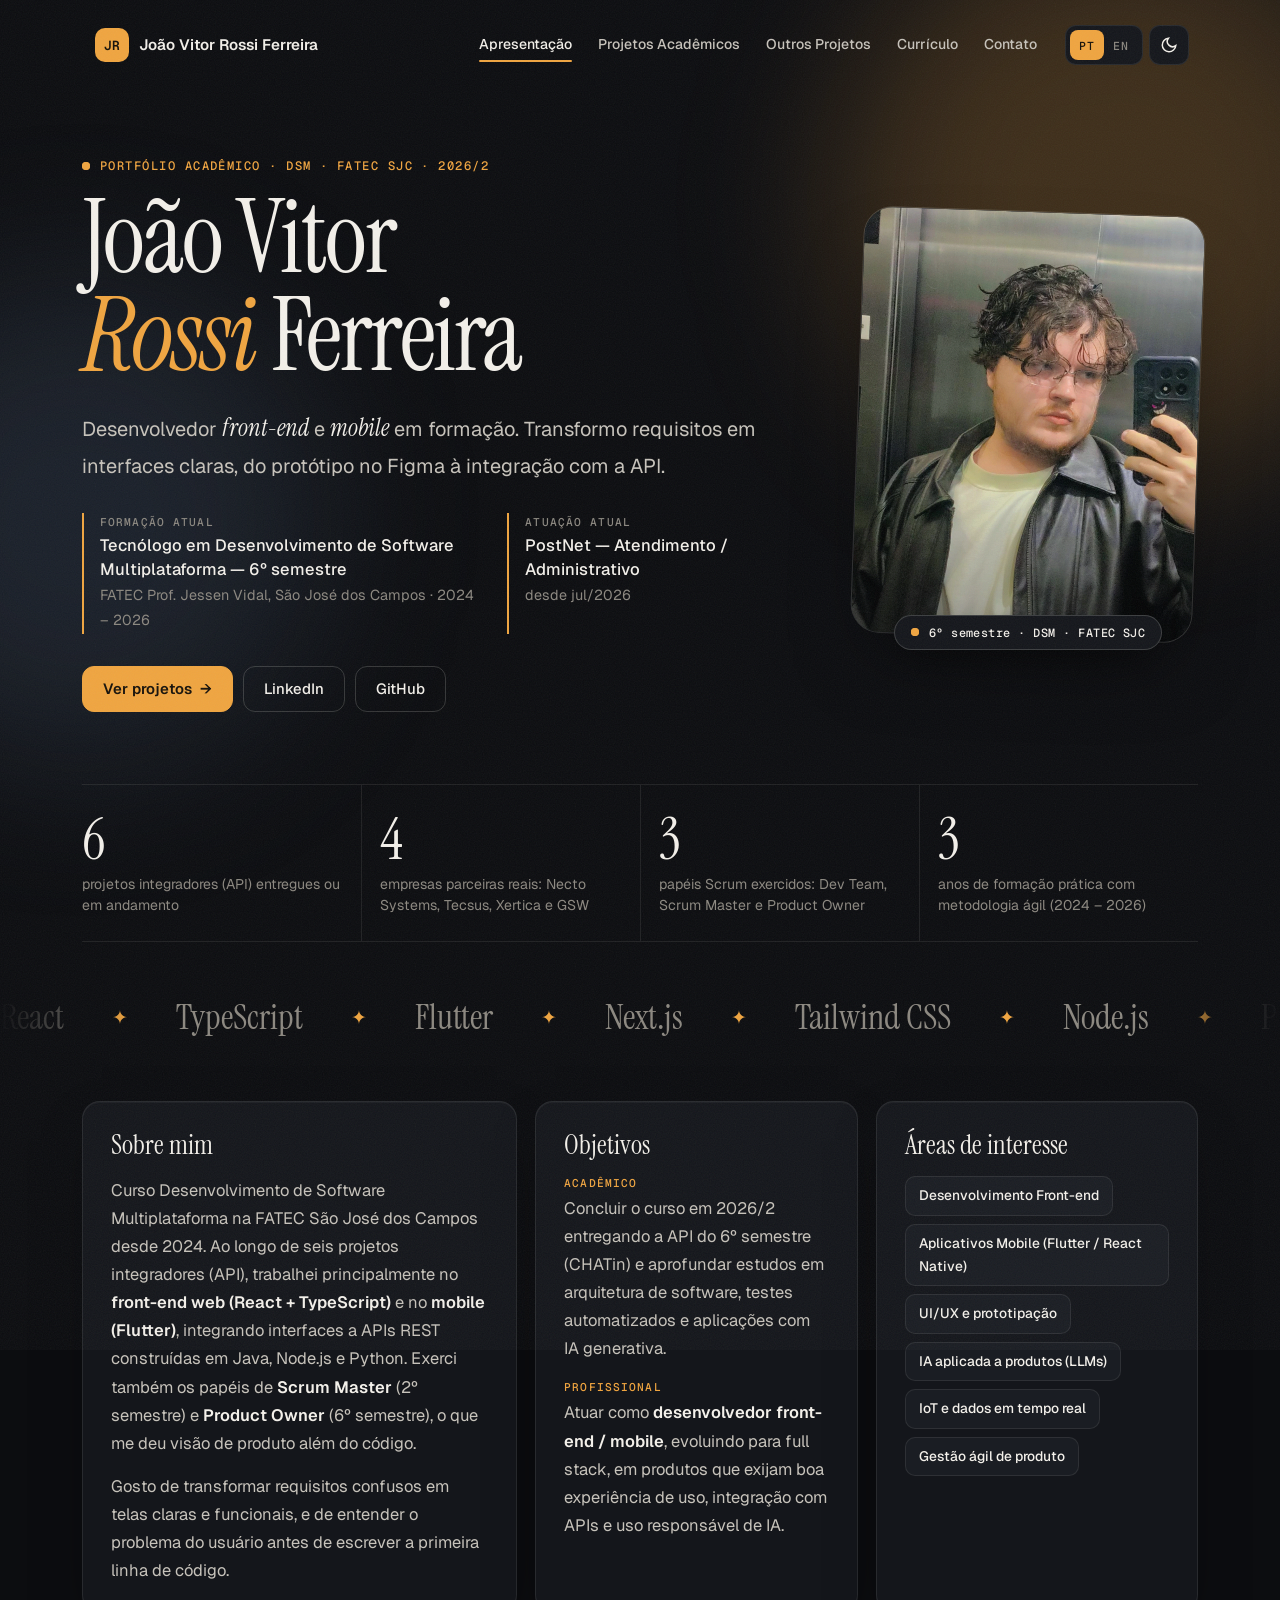
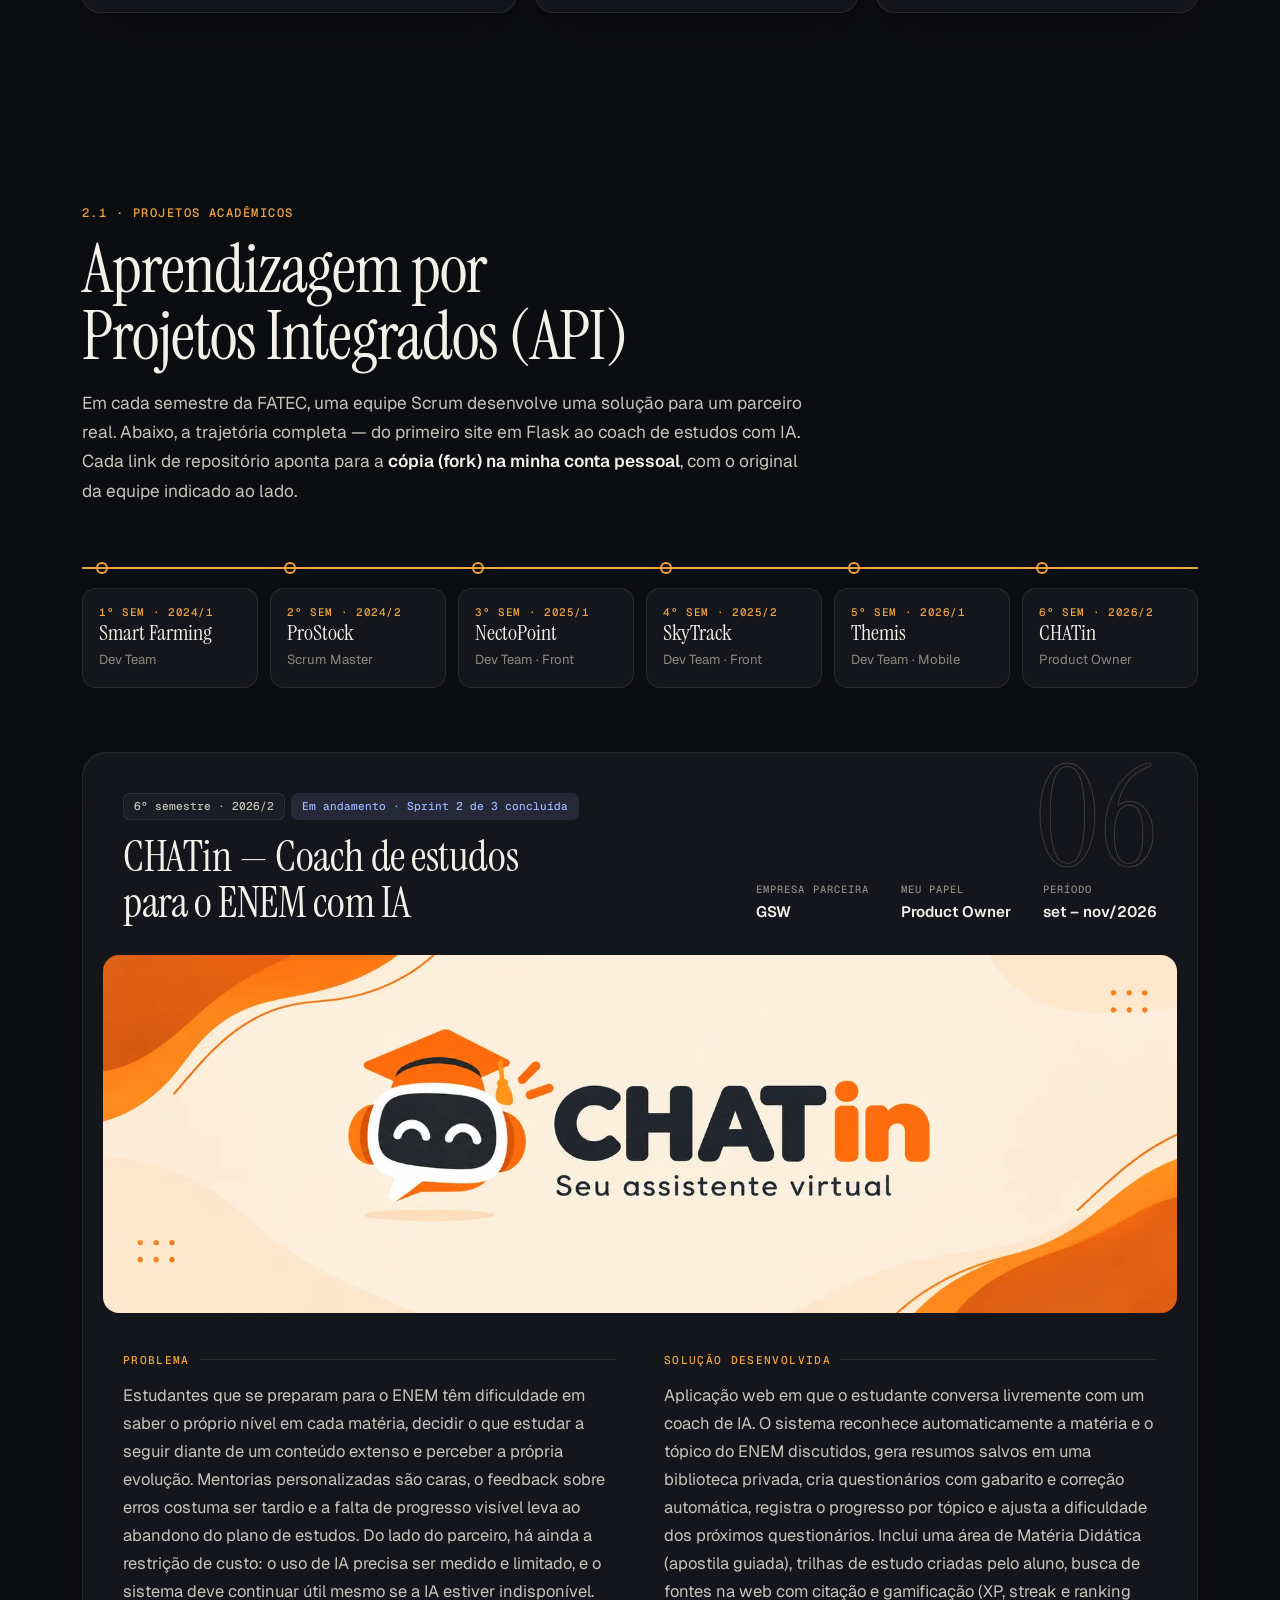
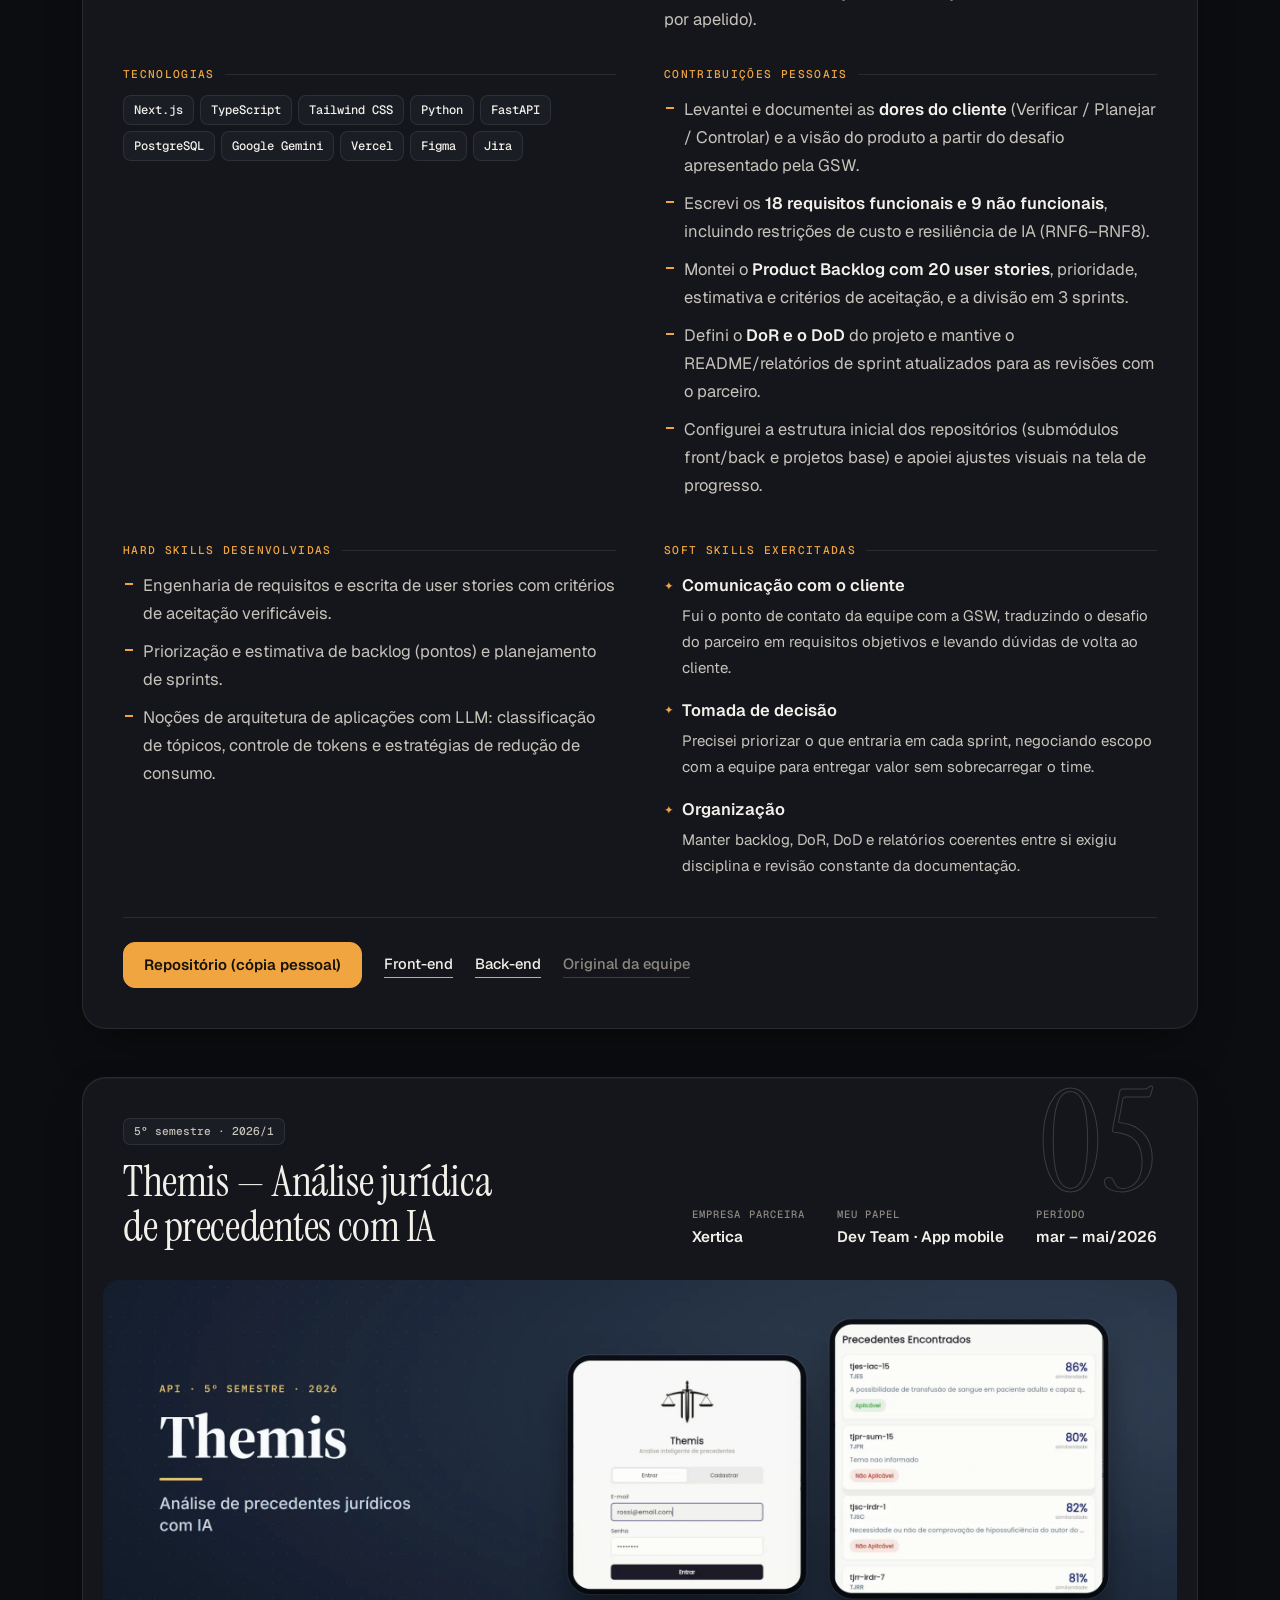
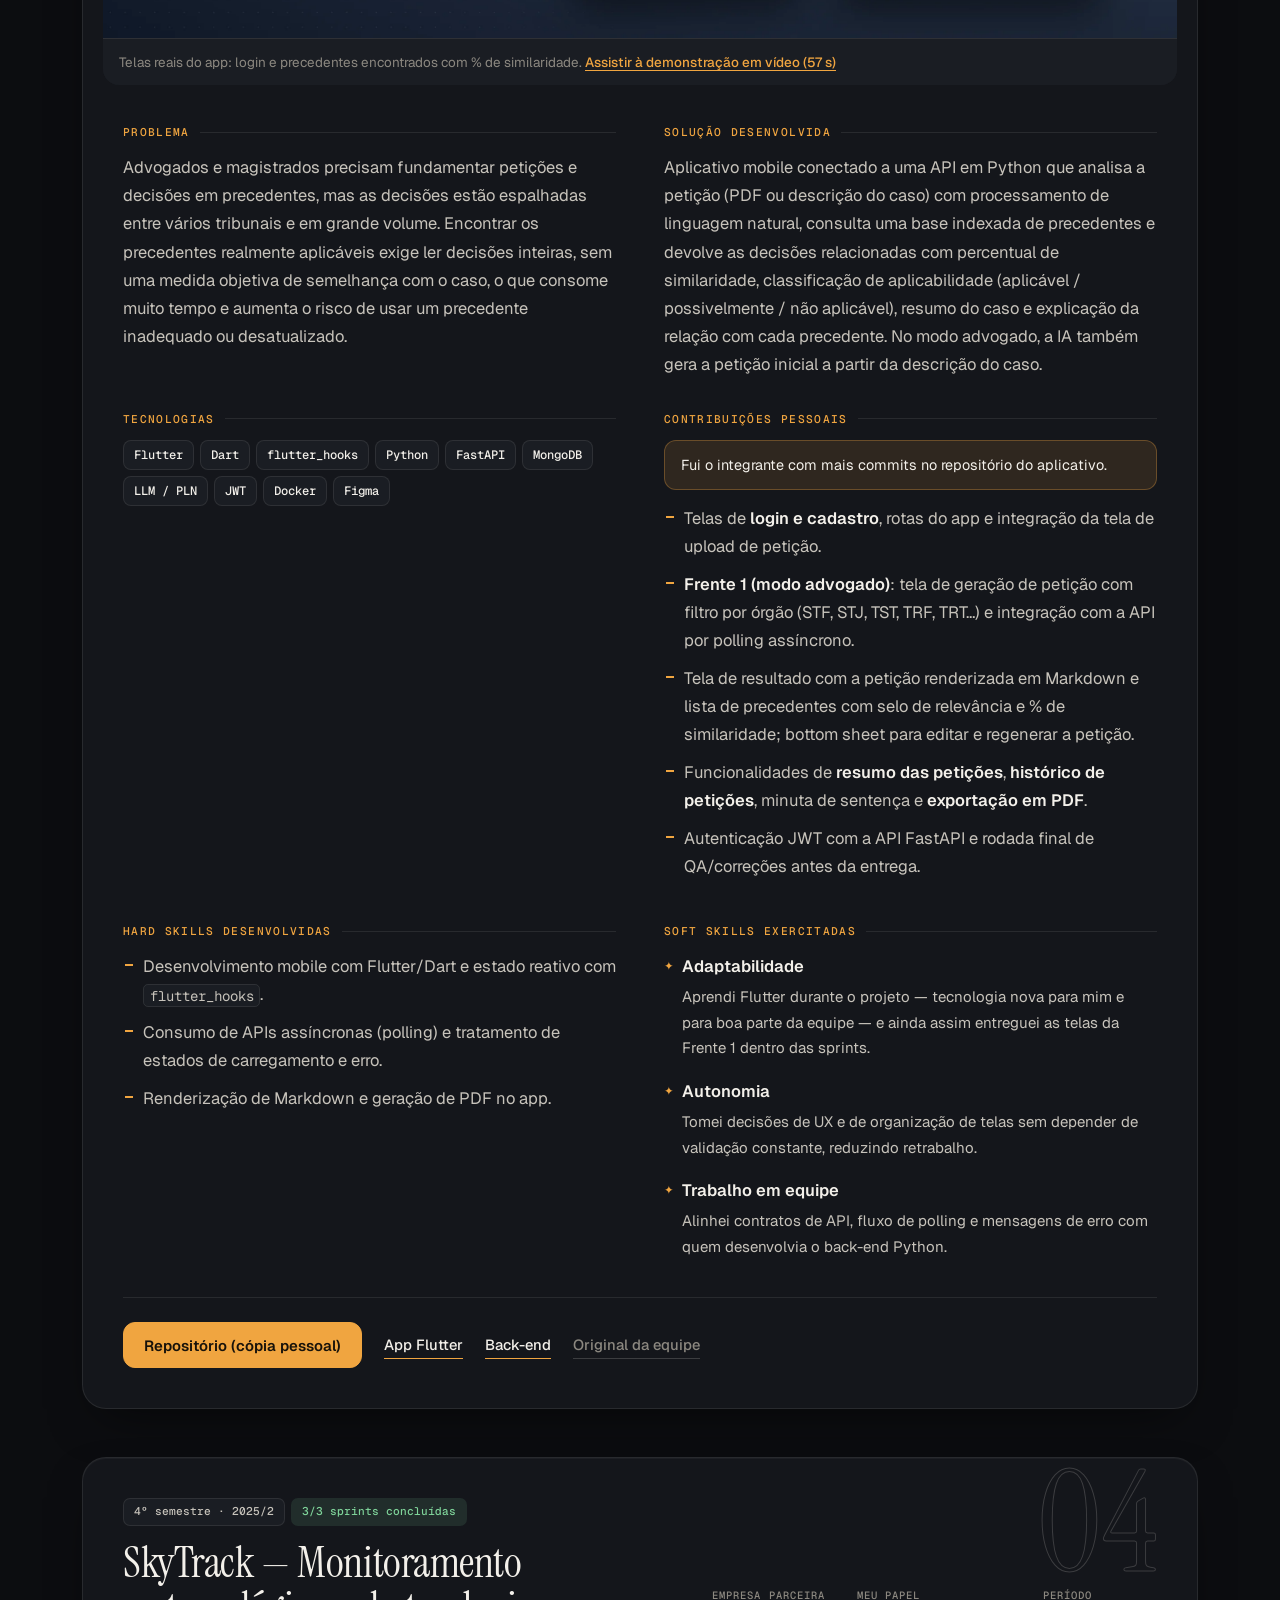
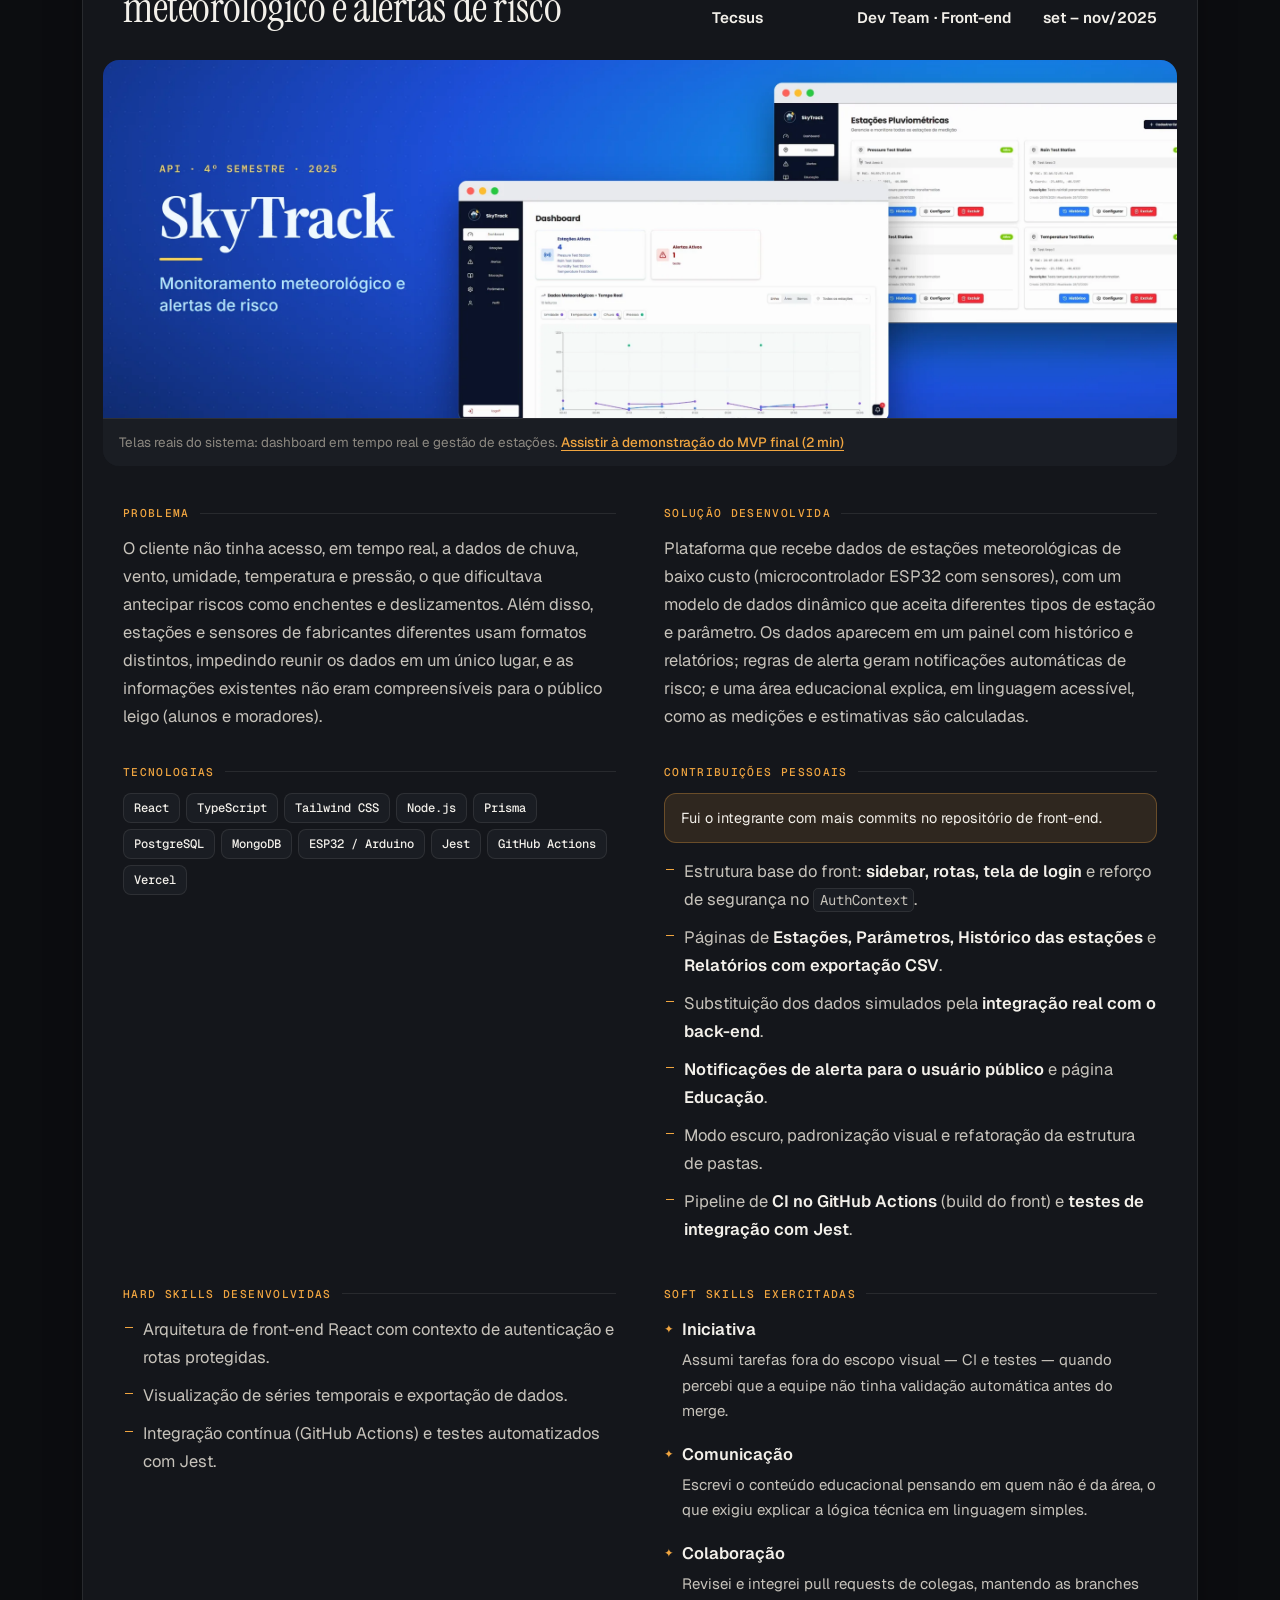
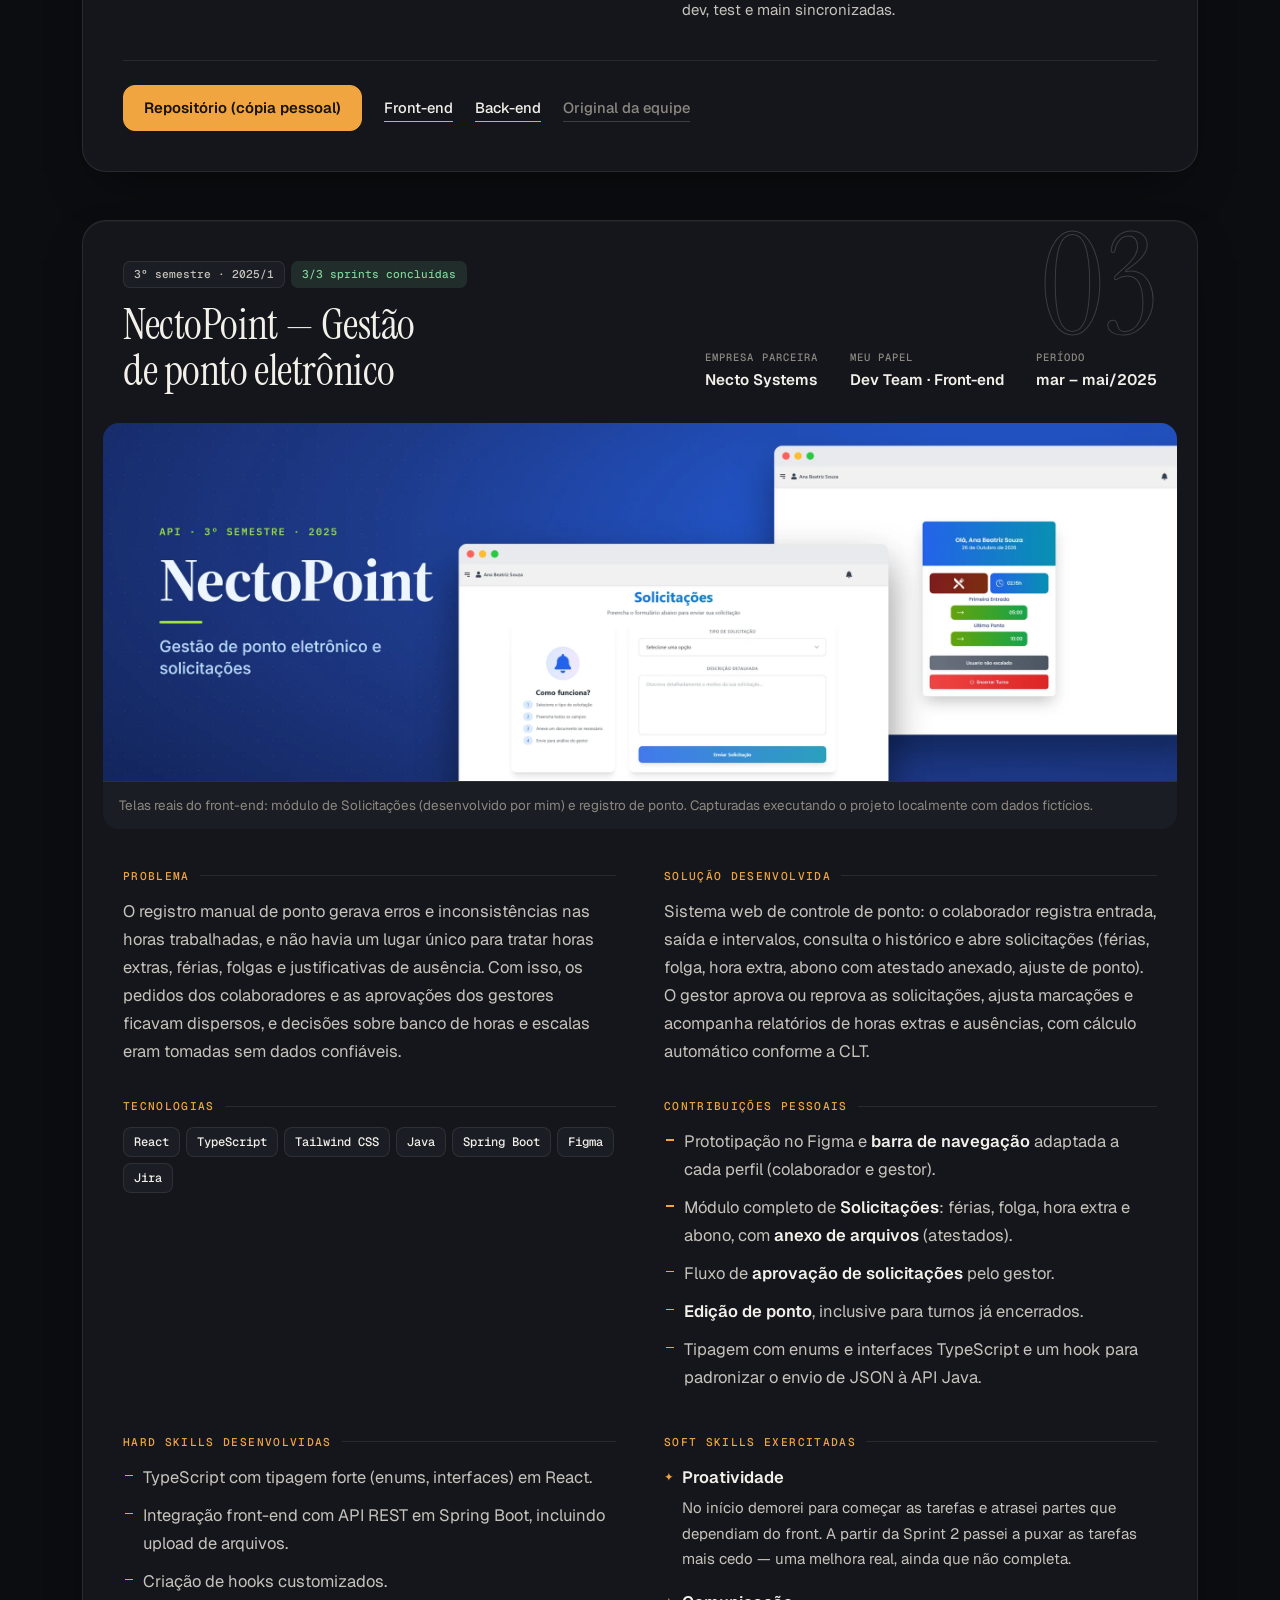
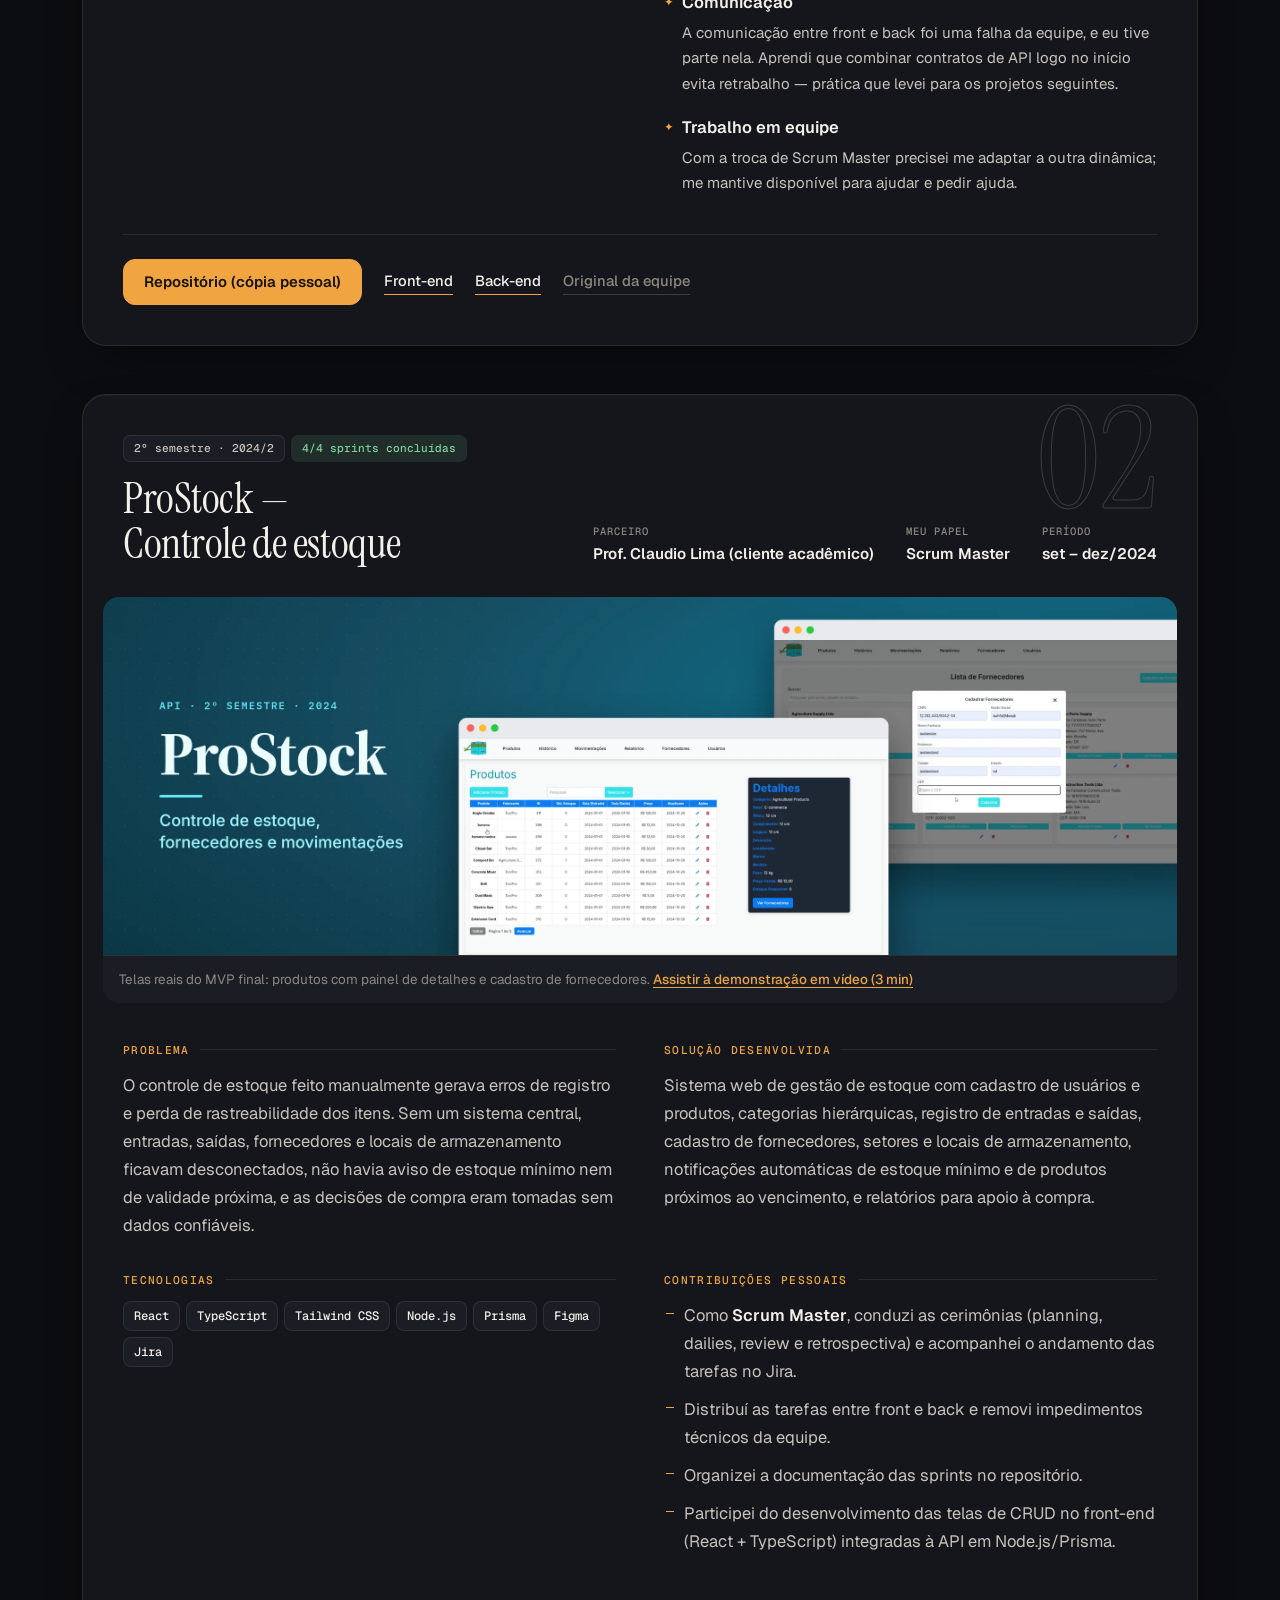
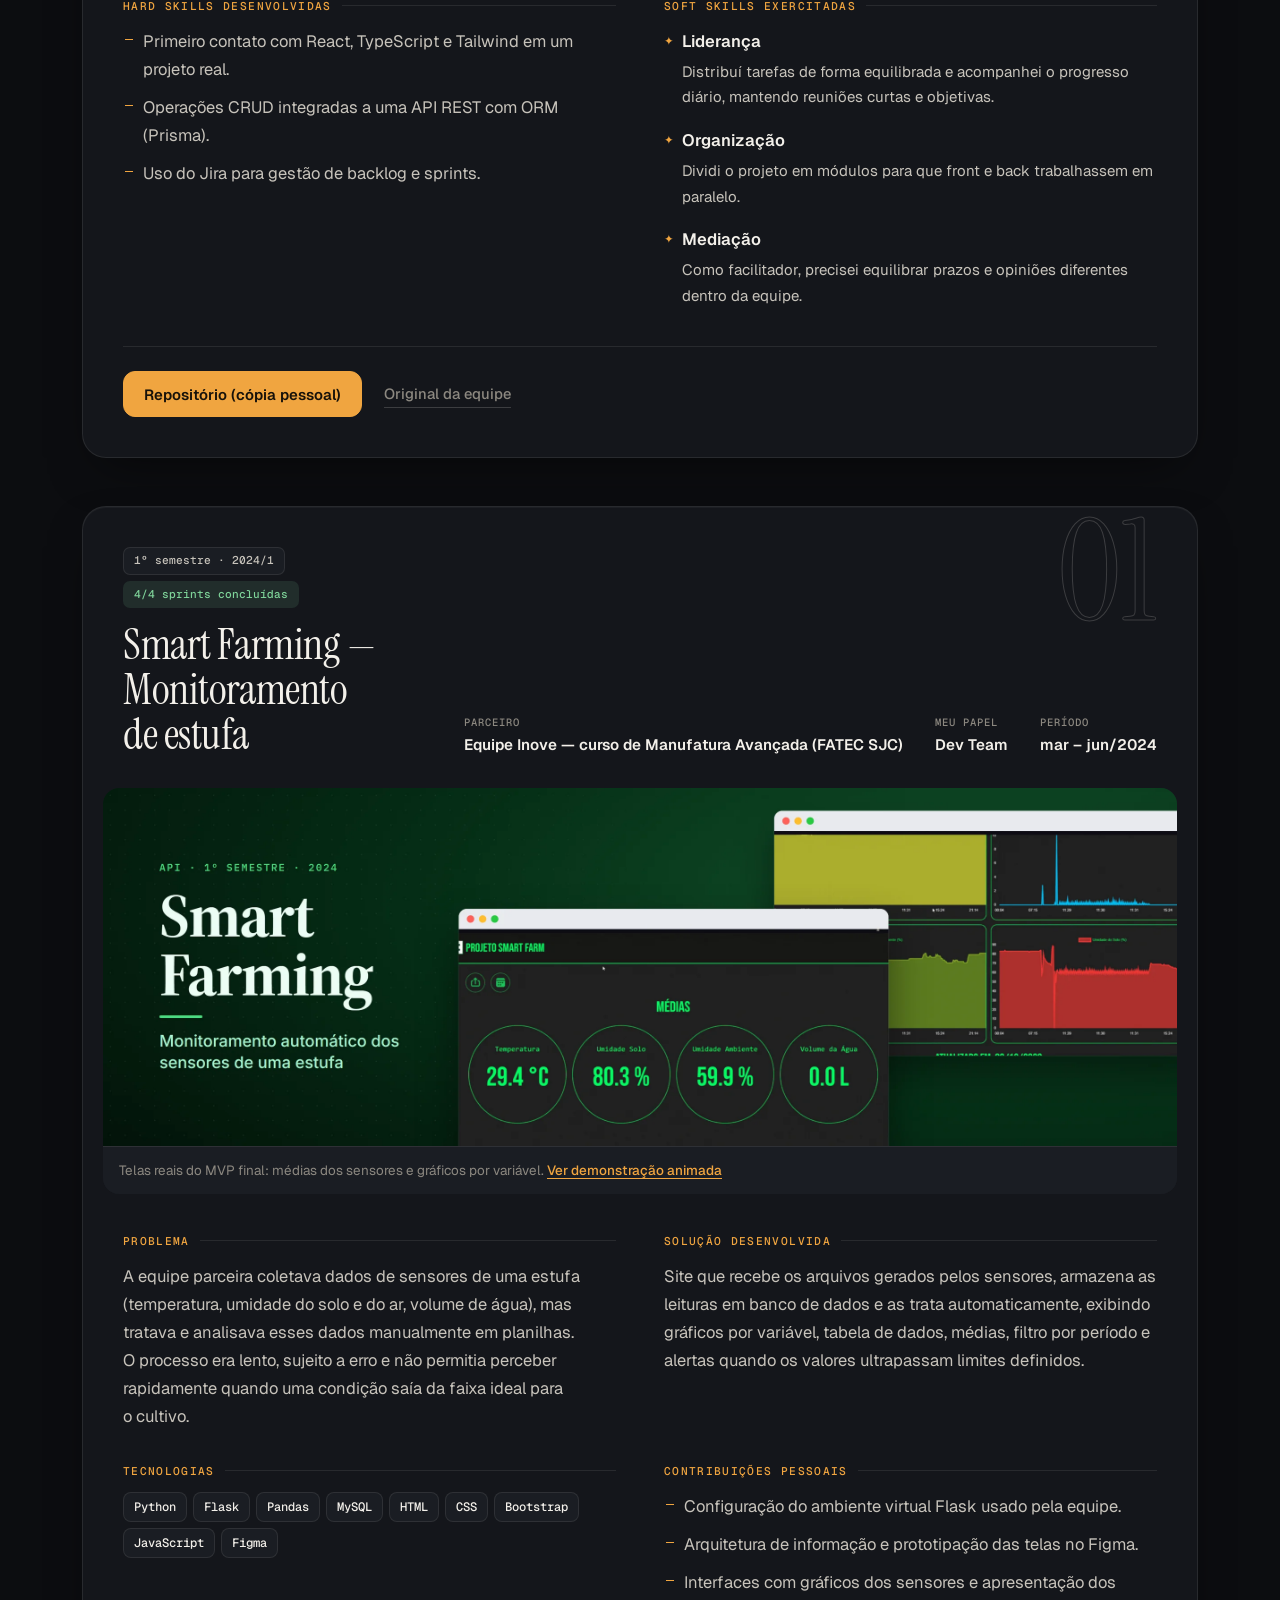
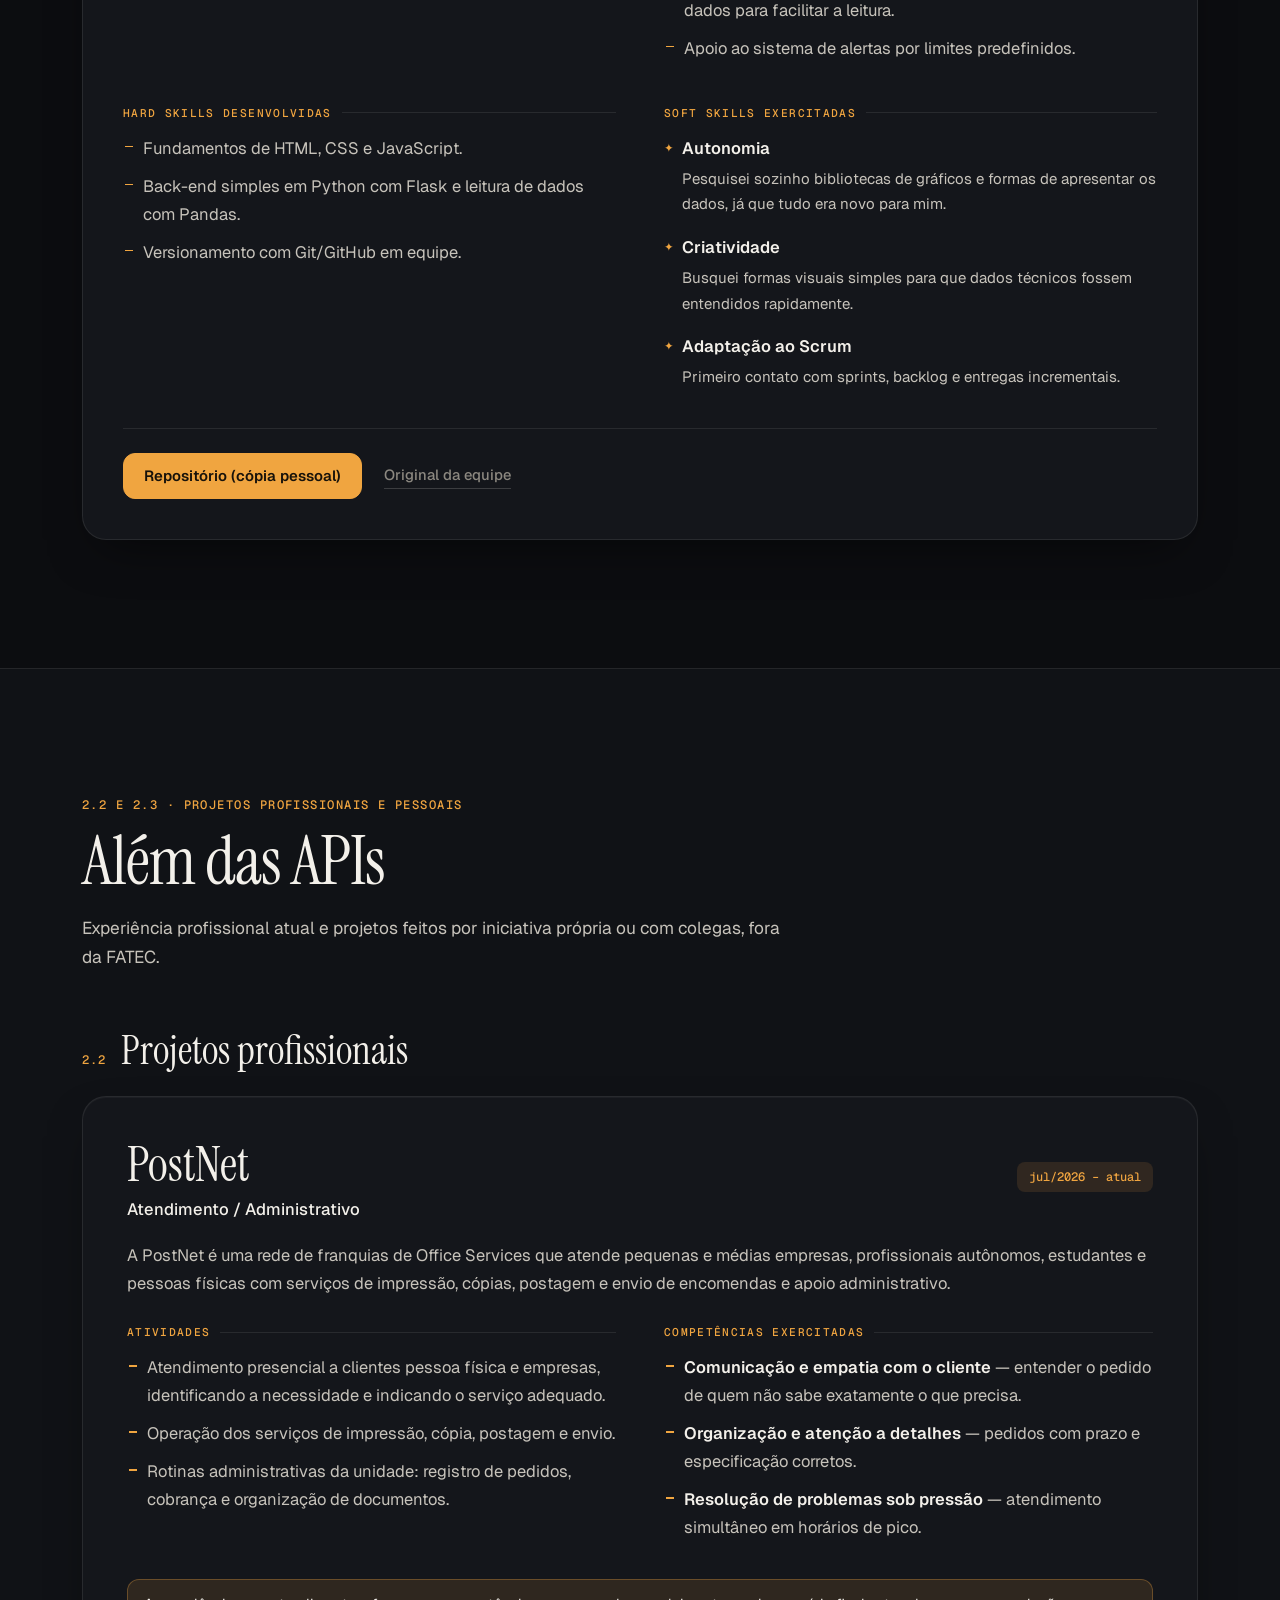
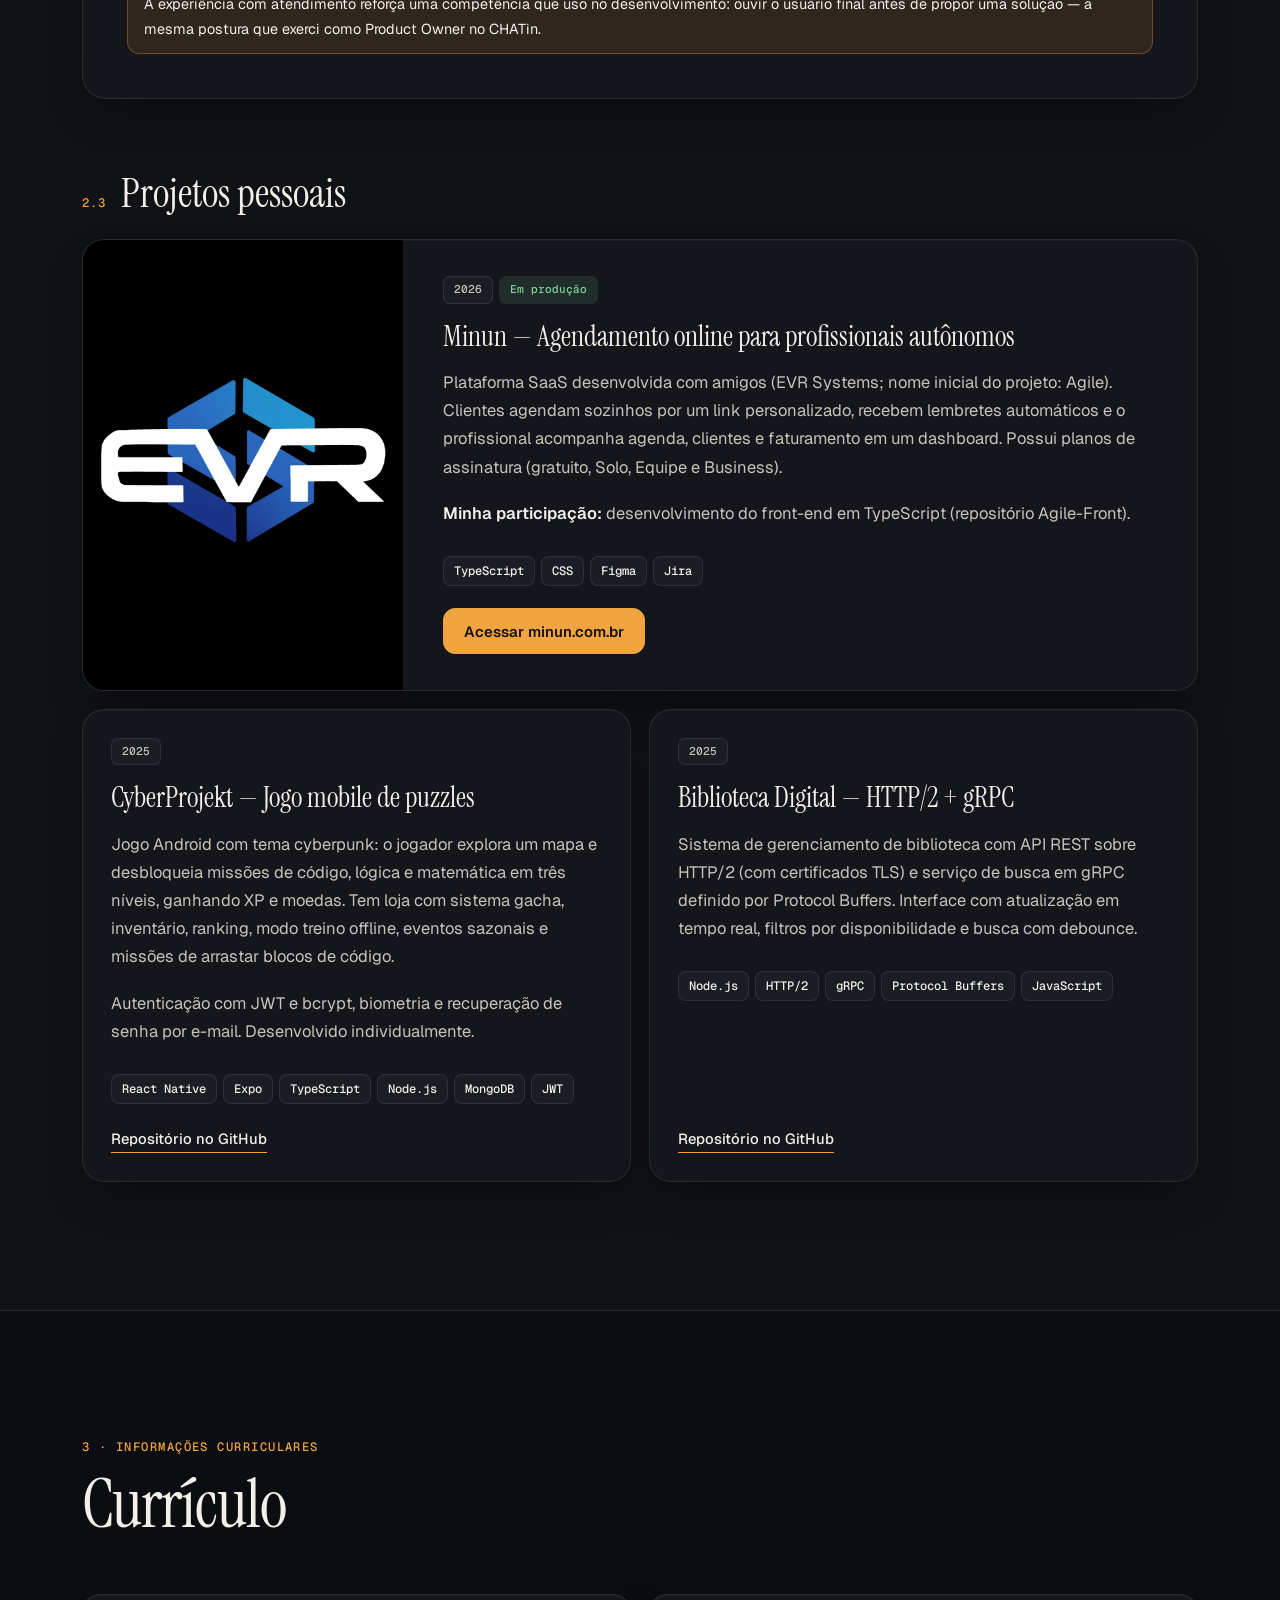
==== commit e8aa22af: "Adiciona versão em inglês com seletor de idioma" ====
--- a/index.html
+++ b/index.html
@@ -10,6 +10,8 @@
   <meta property="og:description" content="Desenvolvedor front-end e mobile em formação — DSM, FATEC São José dos Campos.">
   <meta property="og:type" content="website">
   <meta name="theme-color" content="#0c0d10">
+  <link rel="alternate" hreflang="pt-BR" href="index.html">
+  <link rel="alternate" hreflang="en" href="en.html">
   <link rel="icon" href="assets/img/favicon.svg" type="image/svg+xml">
   <link rel="preconnect" href="https://fonts.googleapis.com">
   <link rel="preconnect" href="https://fonts.gstatic.com" crossorigin>
@@ -41,6 +43,7 @@
         </ul>
       </nav>
       <div class="header-actions">
+        <a class="lang-btn" href="en.html" hreflang="en" lang="en" title="Read in English" aria-label="Read this portfolio in English"><span class="on" aria-hidden="true">PT</span><span aria-hidden="true">EN</span></a>
         <button class="icon-btn" id="theme-toggle" type="button" aria-label="Alternar tema claro/escuro" title="Alternar tema">
           <svg class="i-sun" viewBox="0 0 24 24" aria-hidden="true"><circle cx="12" cy="12" r="4"/><path d="M12 2v2M12 20v2M4.9 4.9l1.4 1.4M17.7 17.7l1.4 1.4M2 12h2M20 12h2M4.9 19.1l1.4-1.4M17.7 6.3l1.4-1.4"/></svg>
           <svg class="i-moon" viewBox="0 0 24 24" aria-hidden="true"><path d="M21 12.8A9 9 0 1 1 11.2 3a7 7 0 0 0 9.8 9.8z"/></svg>
--- a/assets/css/style.css
+++ b/assets/css/style.css
@@ -160,6 +160,22 @@
   background: var(--accent);
 }
 .header-actions { display: flex; gap: 6px; }
+/* Seletor de idioma PT/EN */
+.lang-btn {
+  position: relative; display: inline-flex; align-items: center; height: 40px; padding: 4px;
+  border-radius: 11px; border: 1px solid var(--line); background: var(--surface);
+  font: 500 .72rem var(--f-mono); letter-spacing: .06em; text-decoration: none;
+  transition: border-color .2s var(--ease), transform .2s var(--ease);
+}
+.lang-btn span {
+  display: grid; place-items: center; width: 34px; height: 30px; border-radius: 8px;
+  color: var(--muted); transition: background-color .25s var(--ease), color .25s var(--ease);
+}
+.lang-btn span.on { background: var(--accent); color: var(--accent-ink); }
+.lang-btn:hover { border-color: var(--line-strong); }
+.lang-btn:hover span:not(.on) { color: var(--ink); }
+.lang-btn:active { transform: scale(.96); }
+
 .icon-btn {
   width: 40px; height: 40px; border-radius: 11px;
   display: grid; place-items: center;
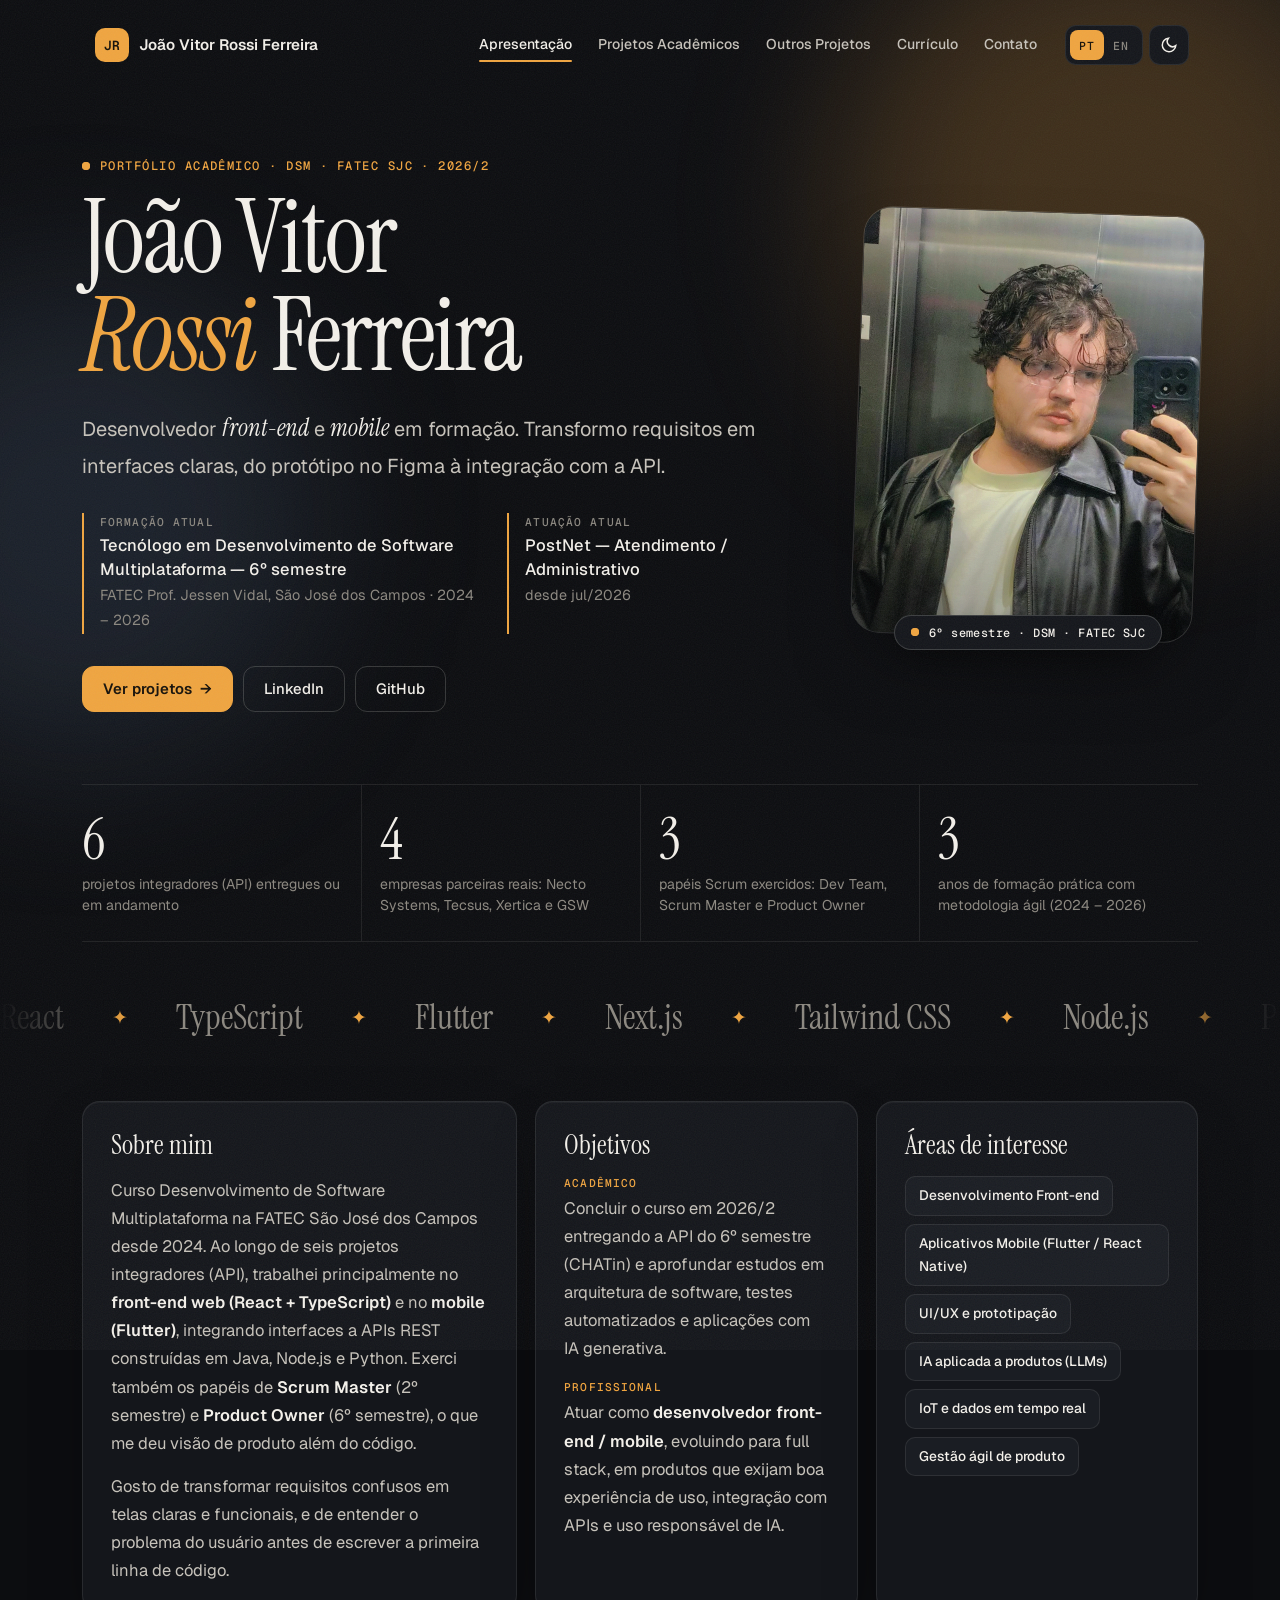
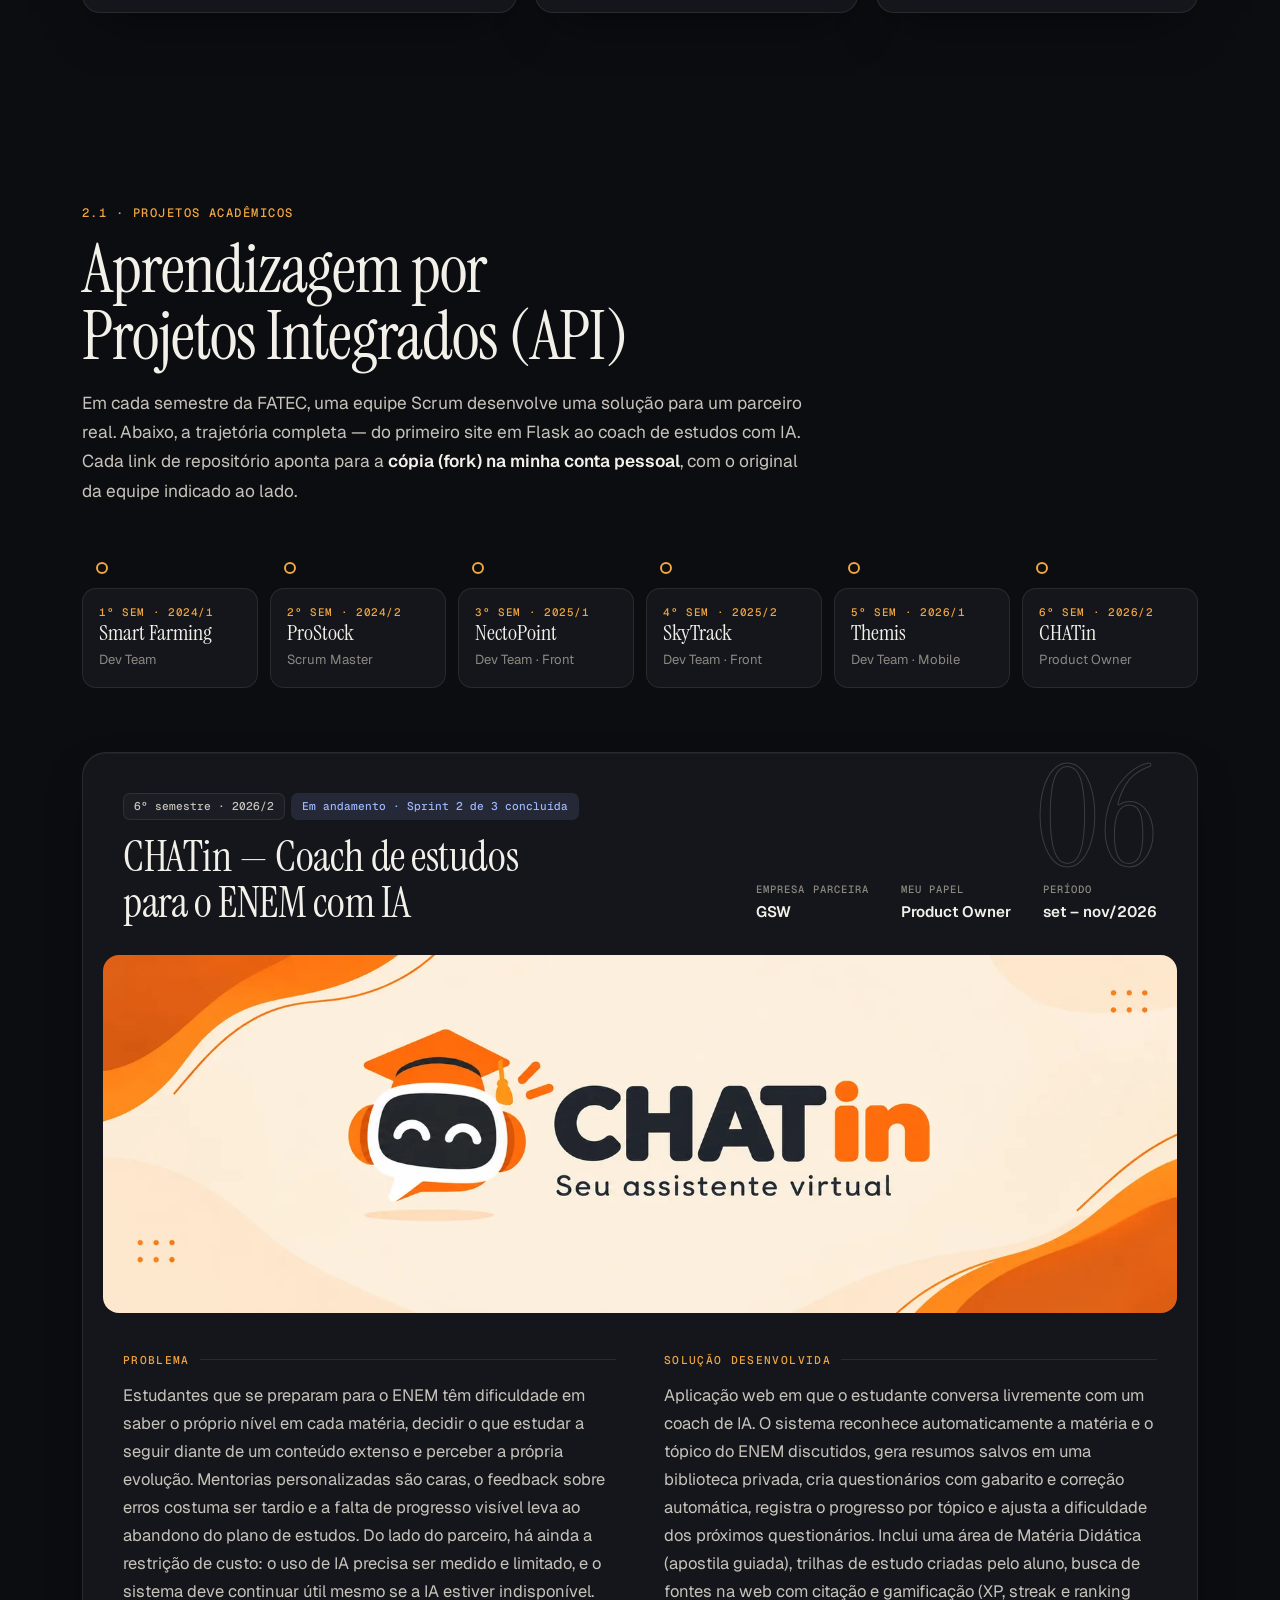
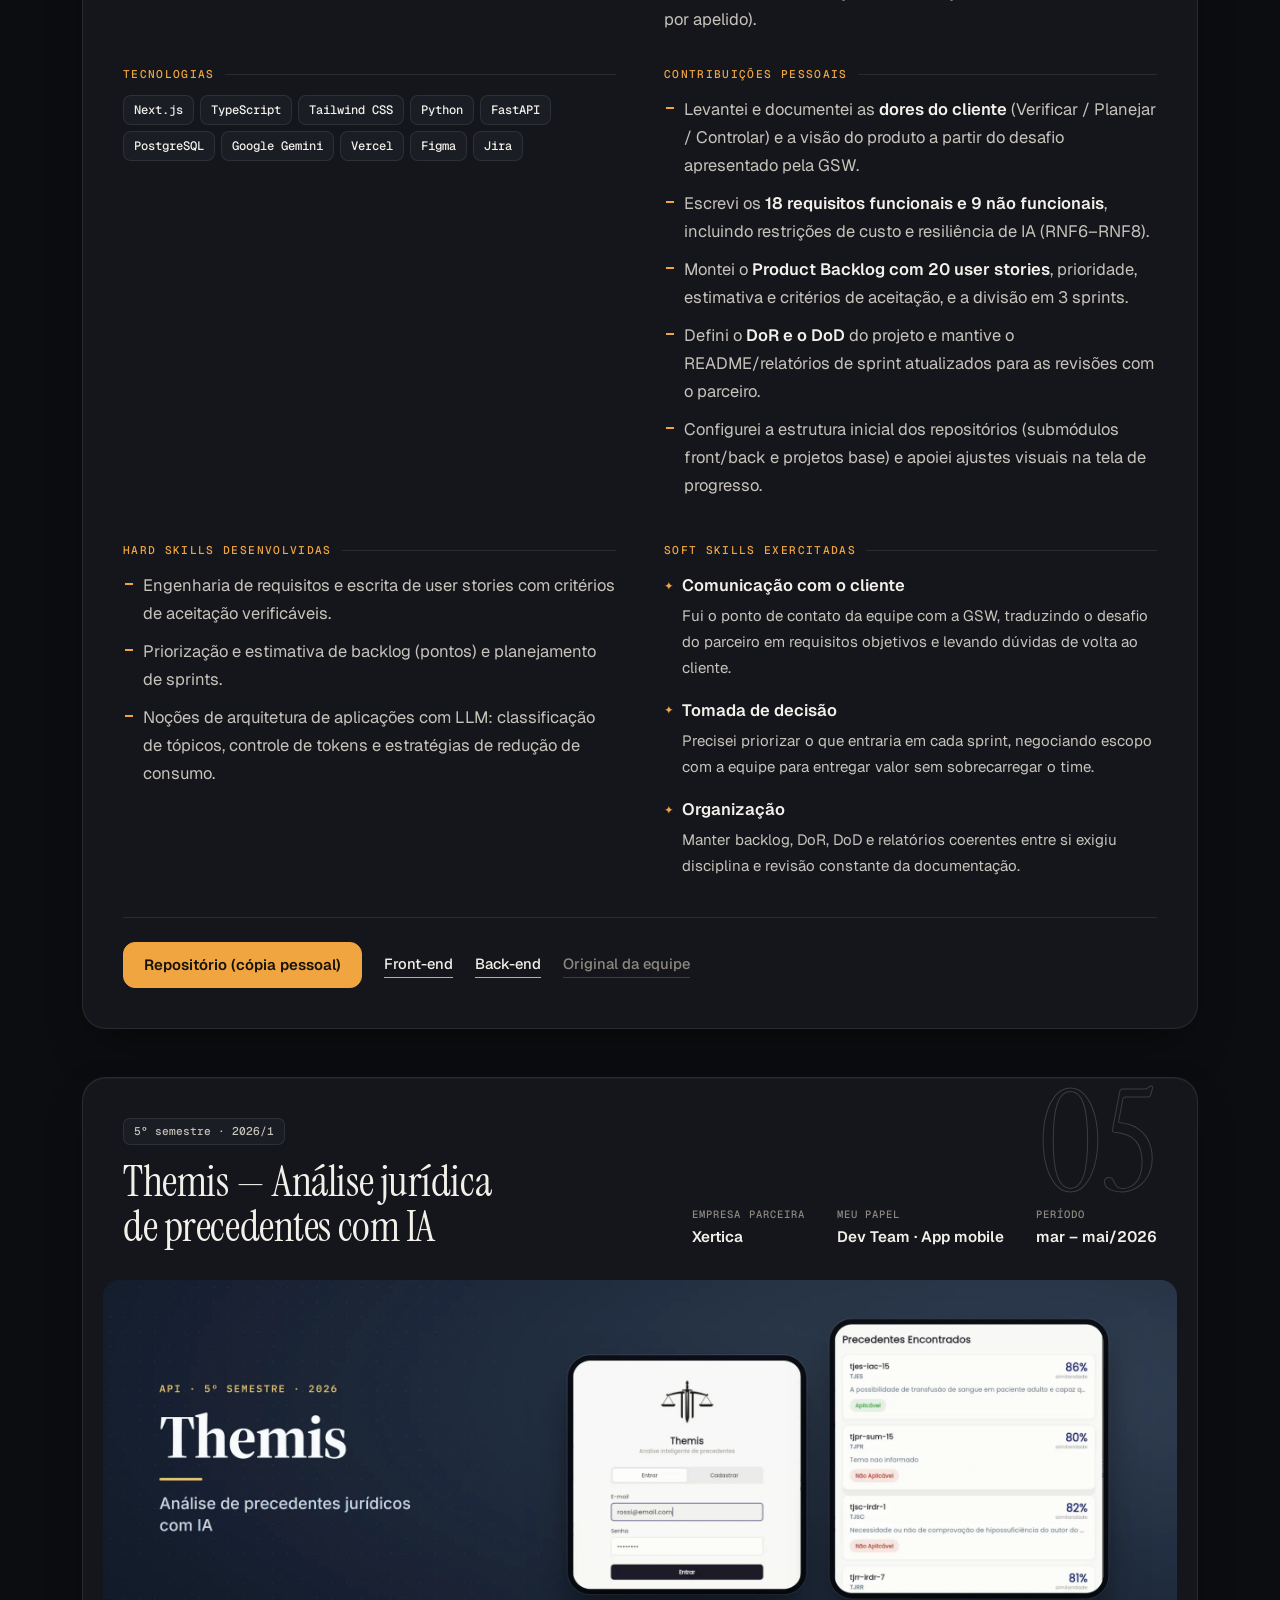
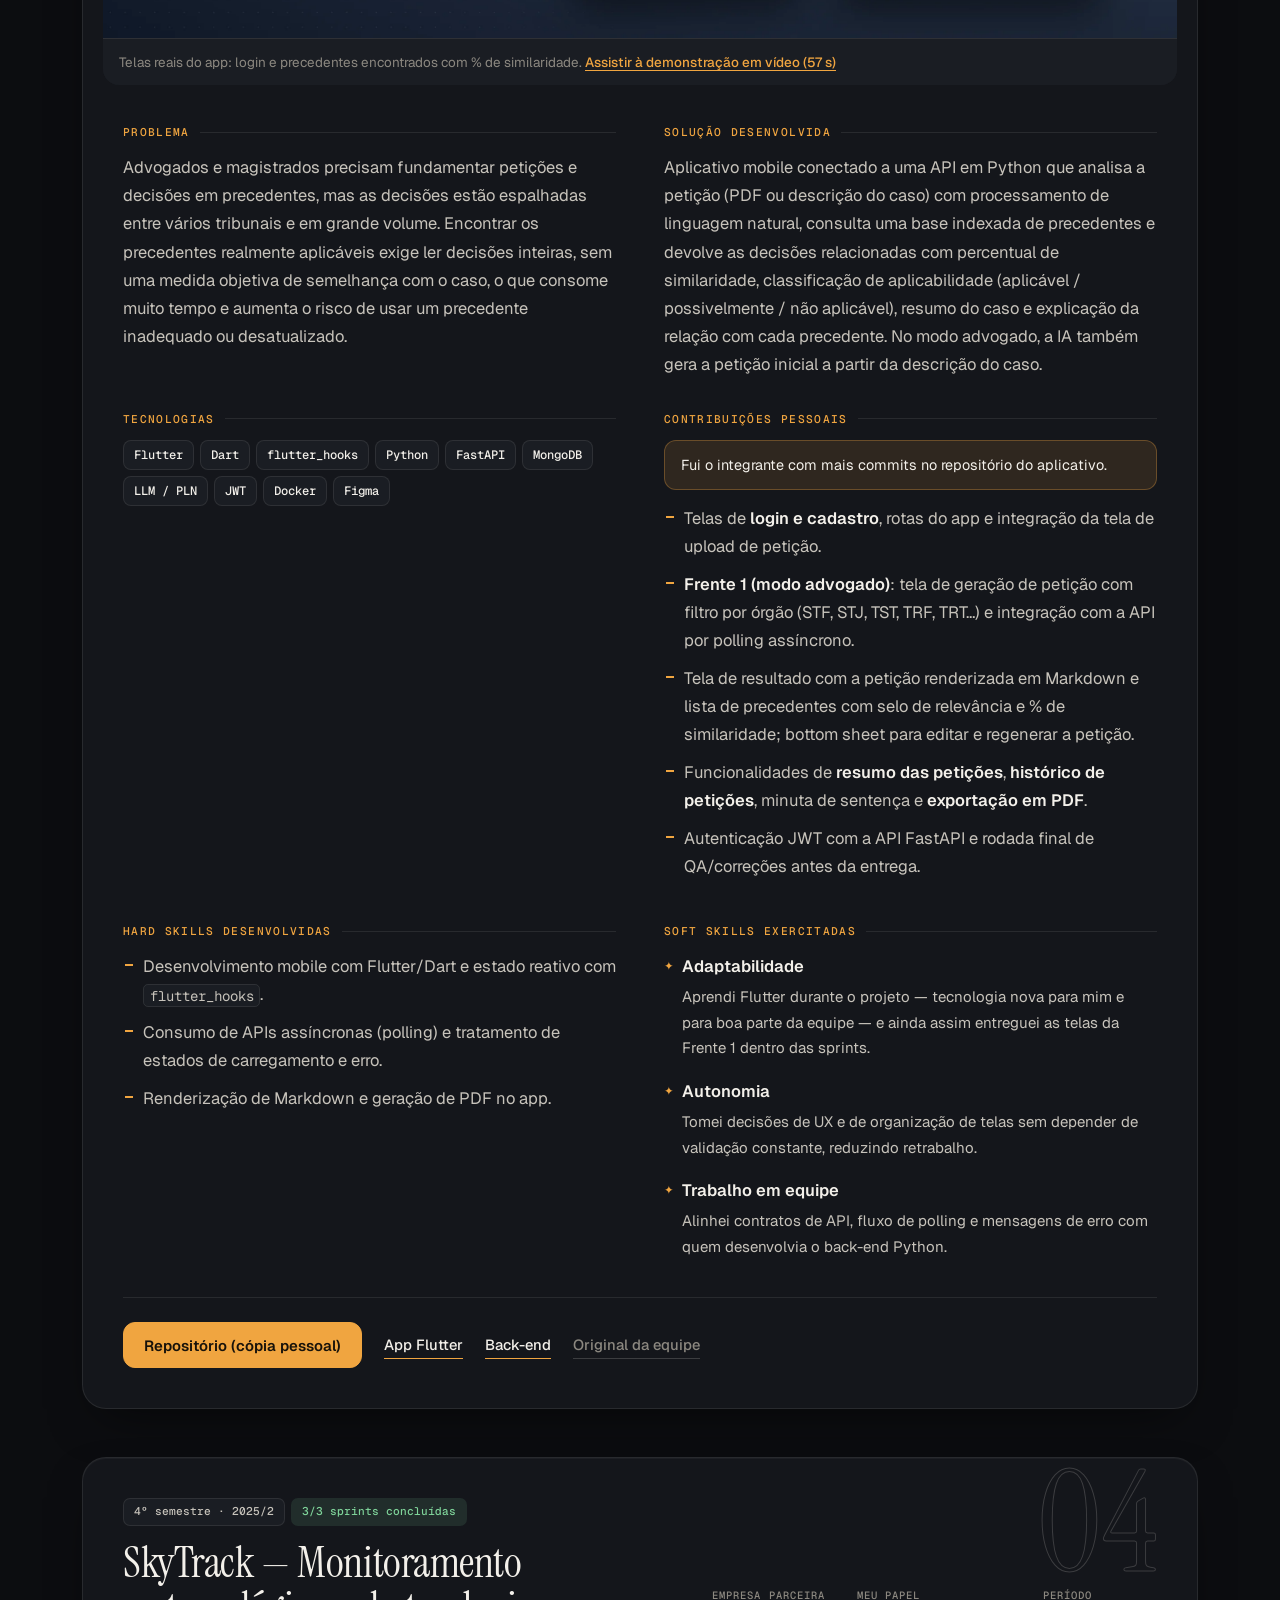
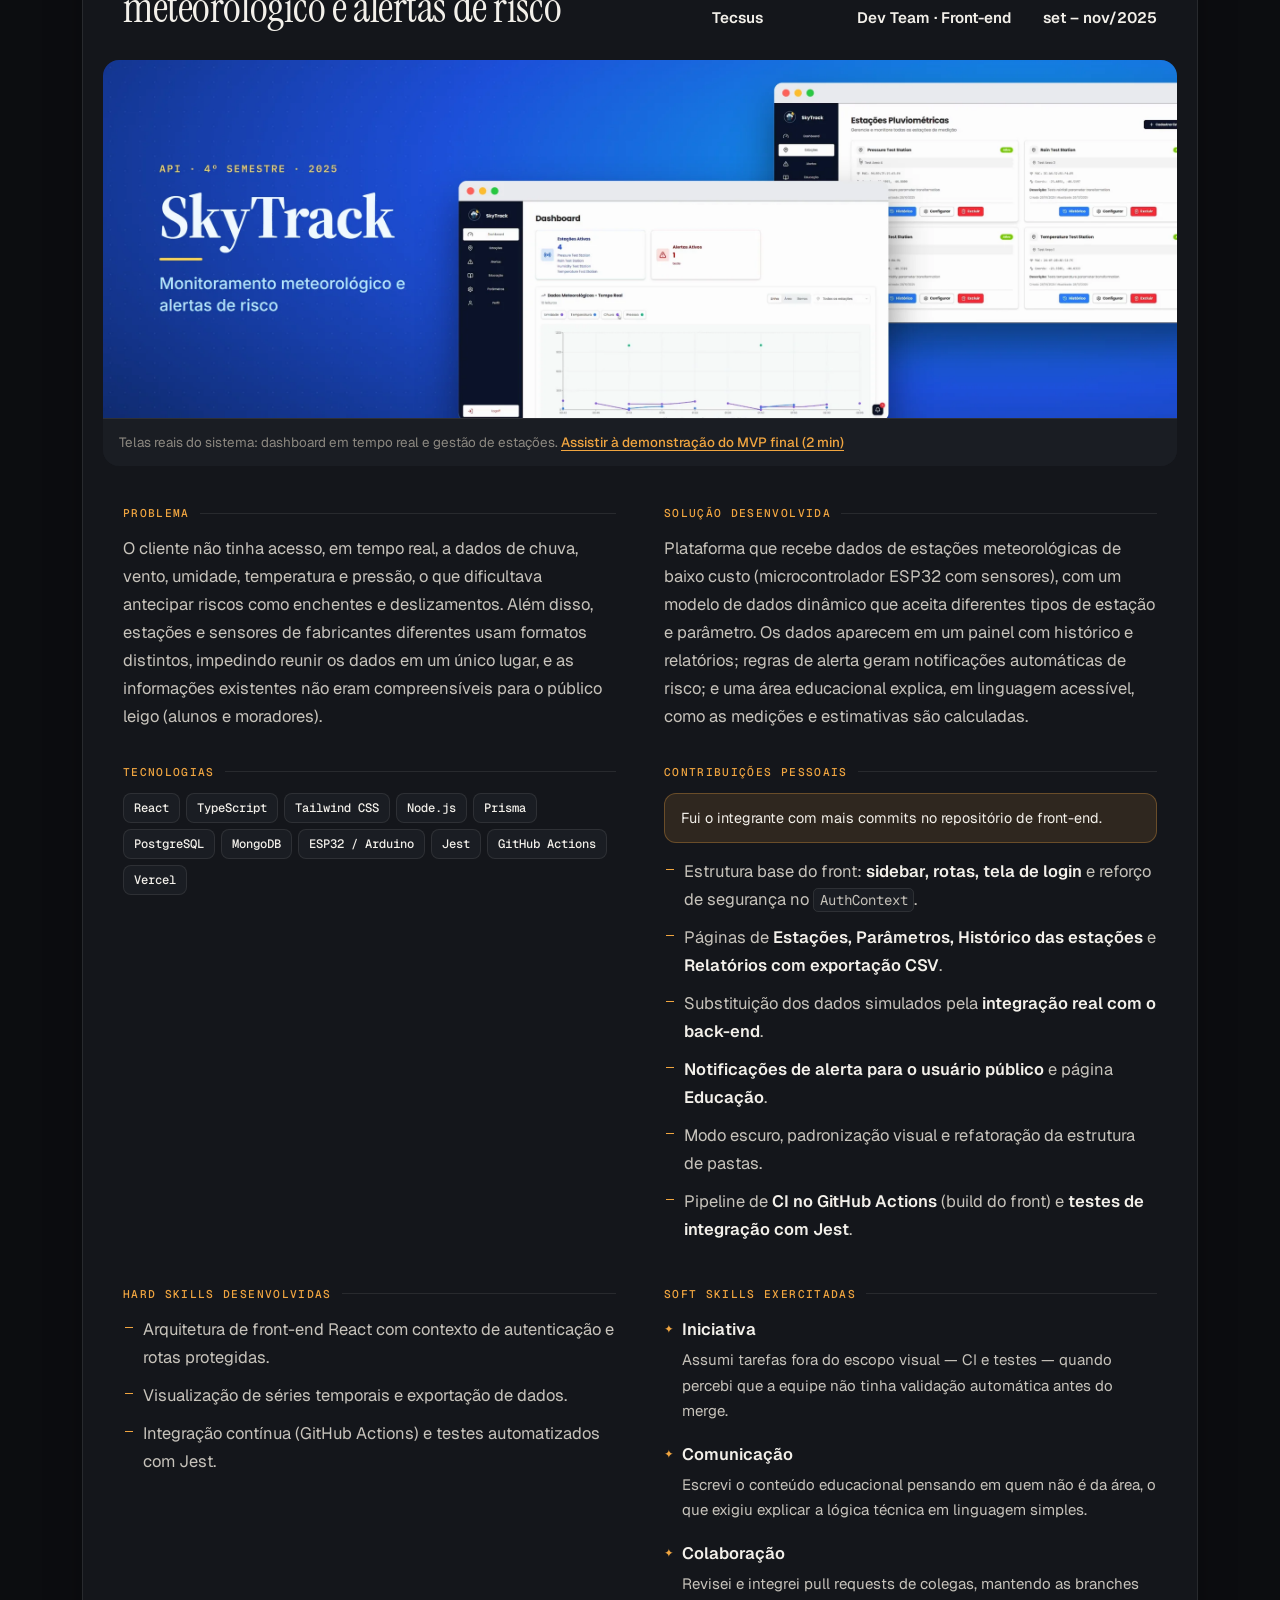
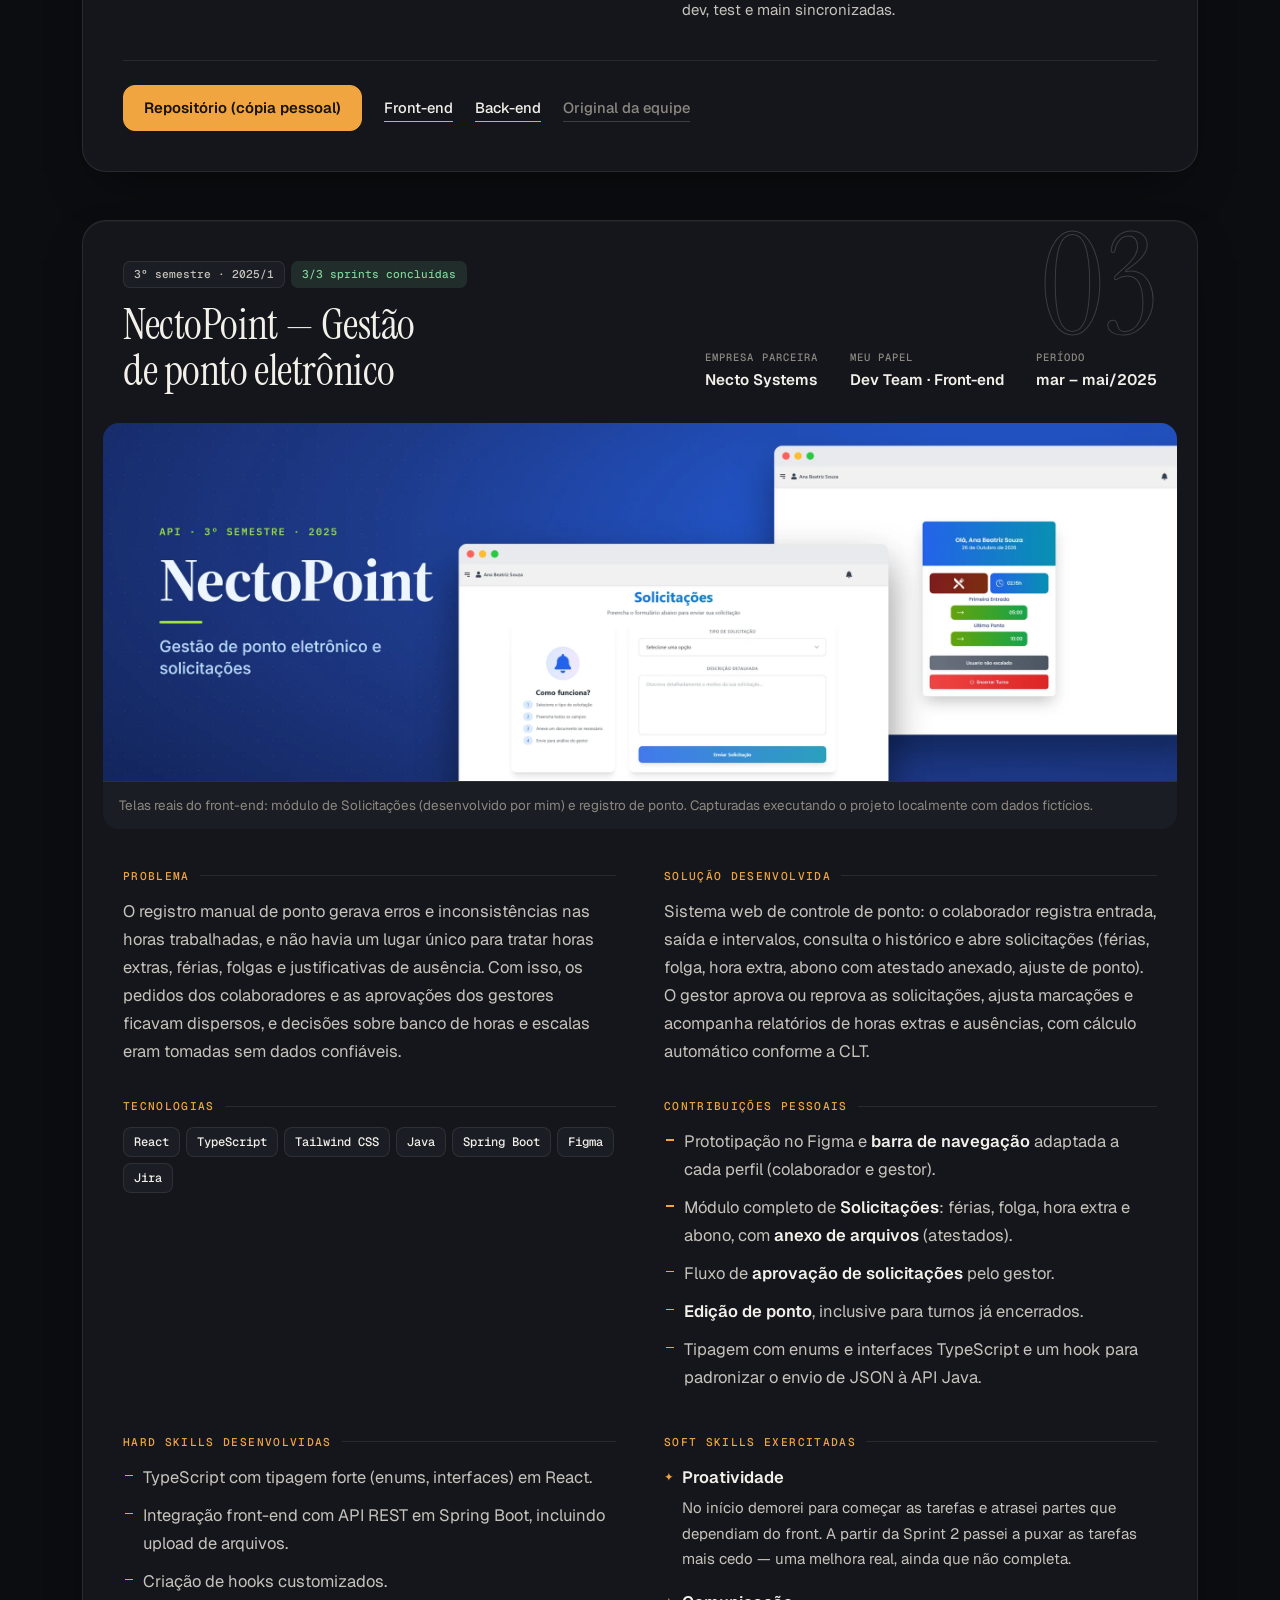
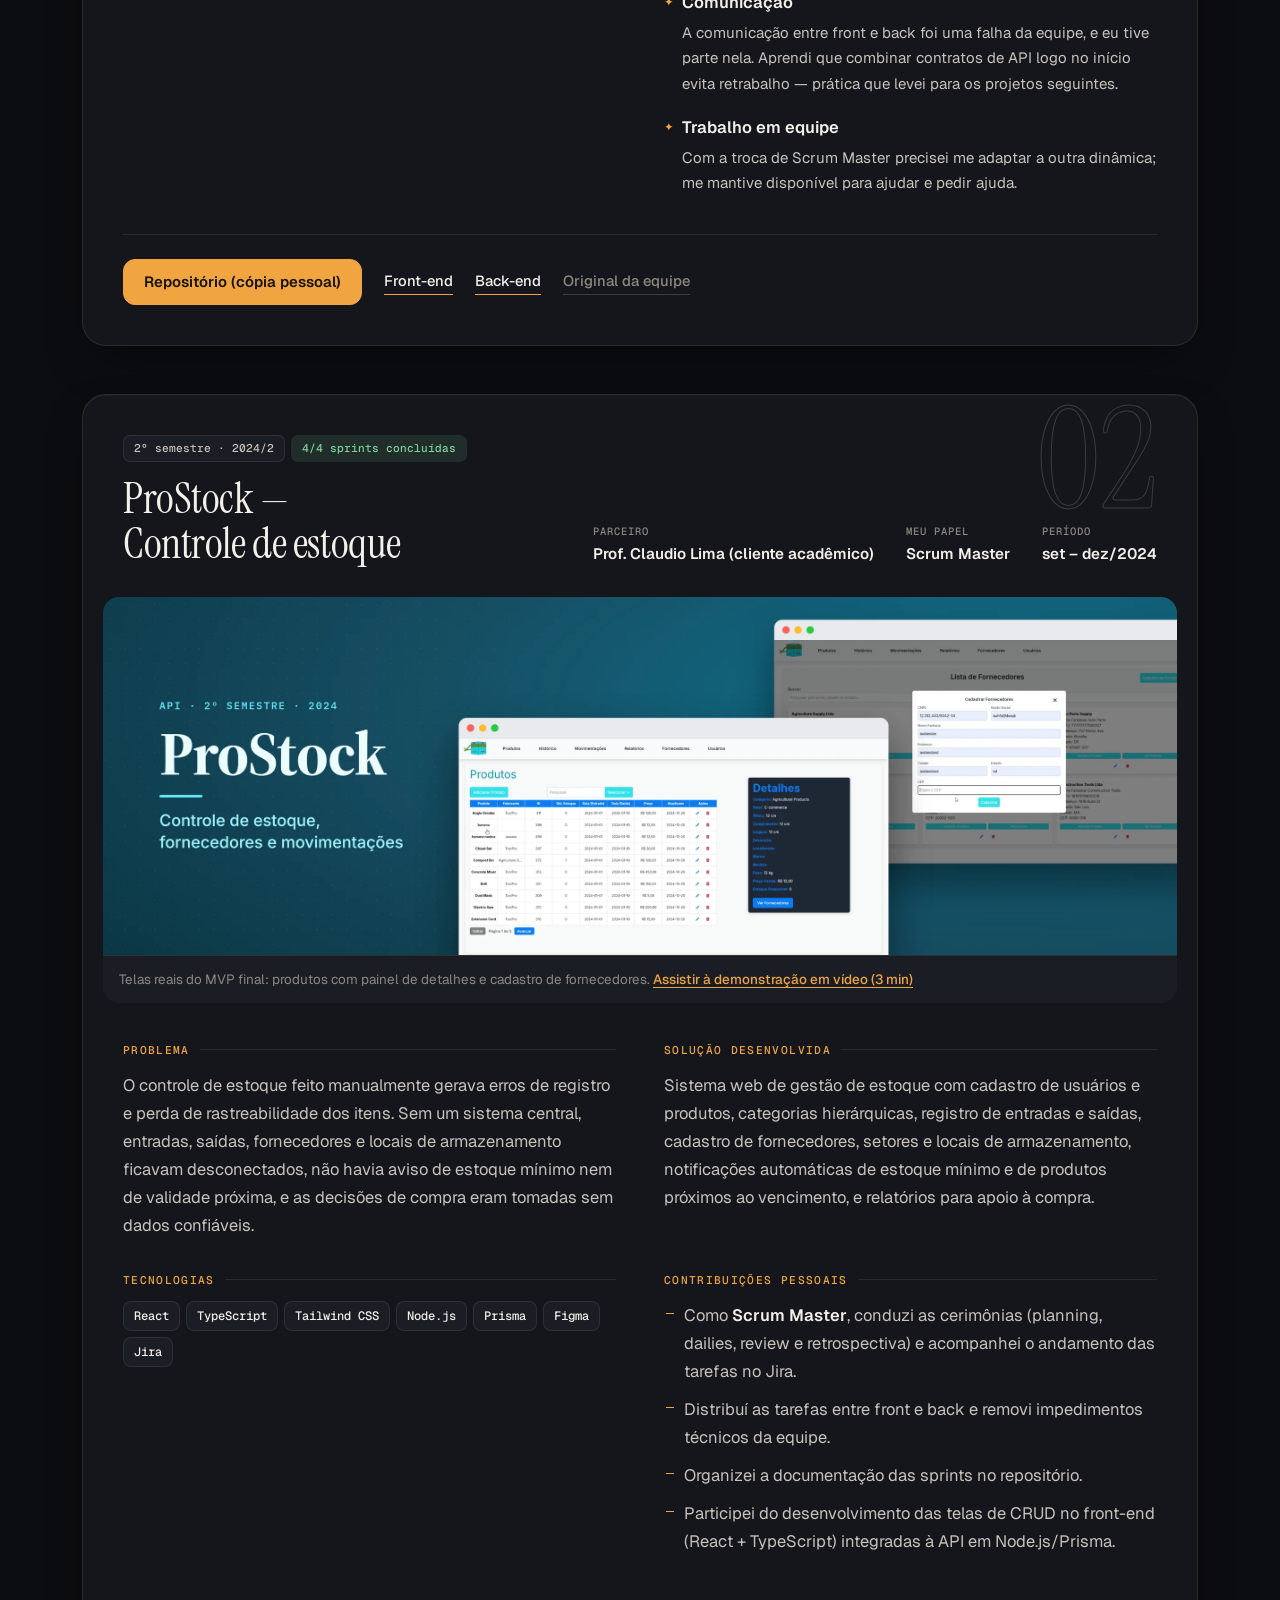
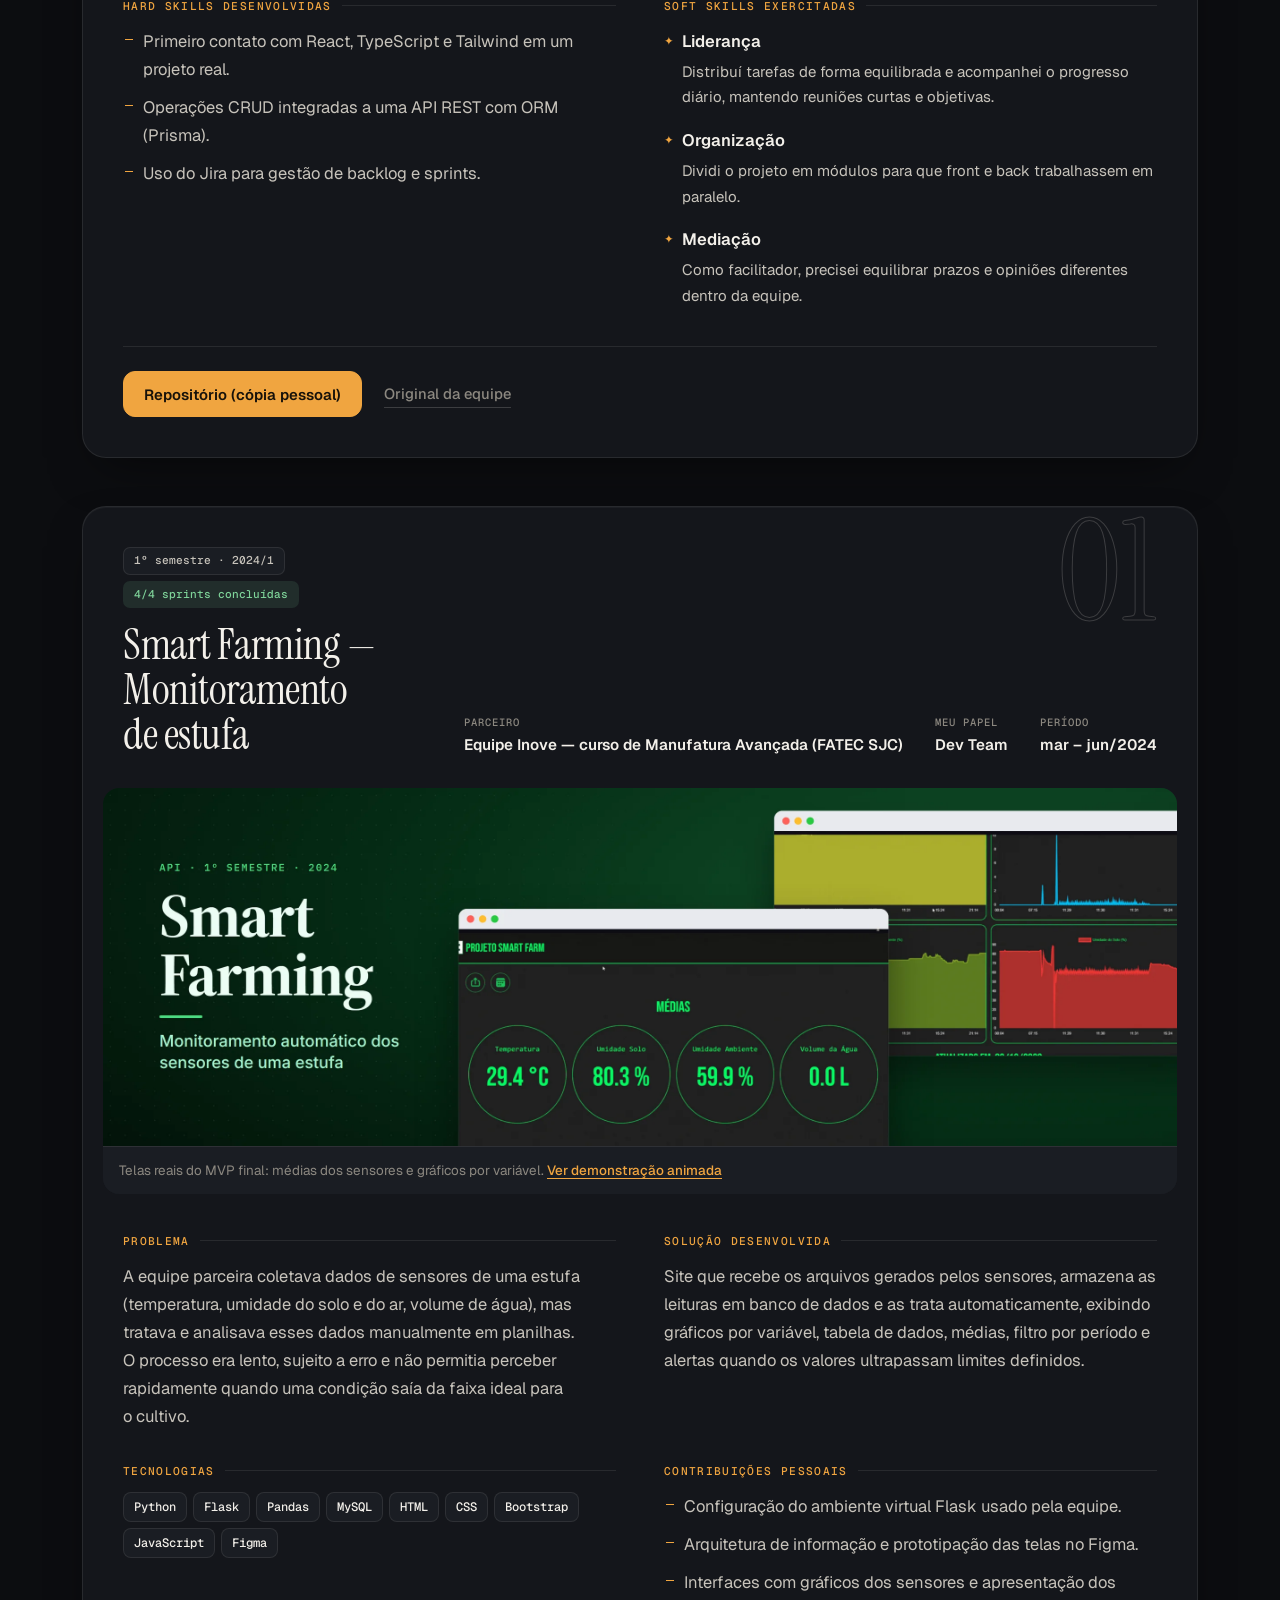
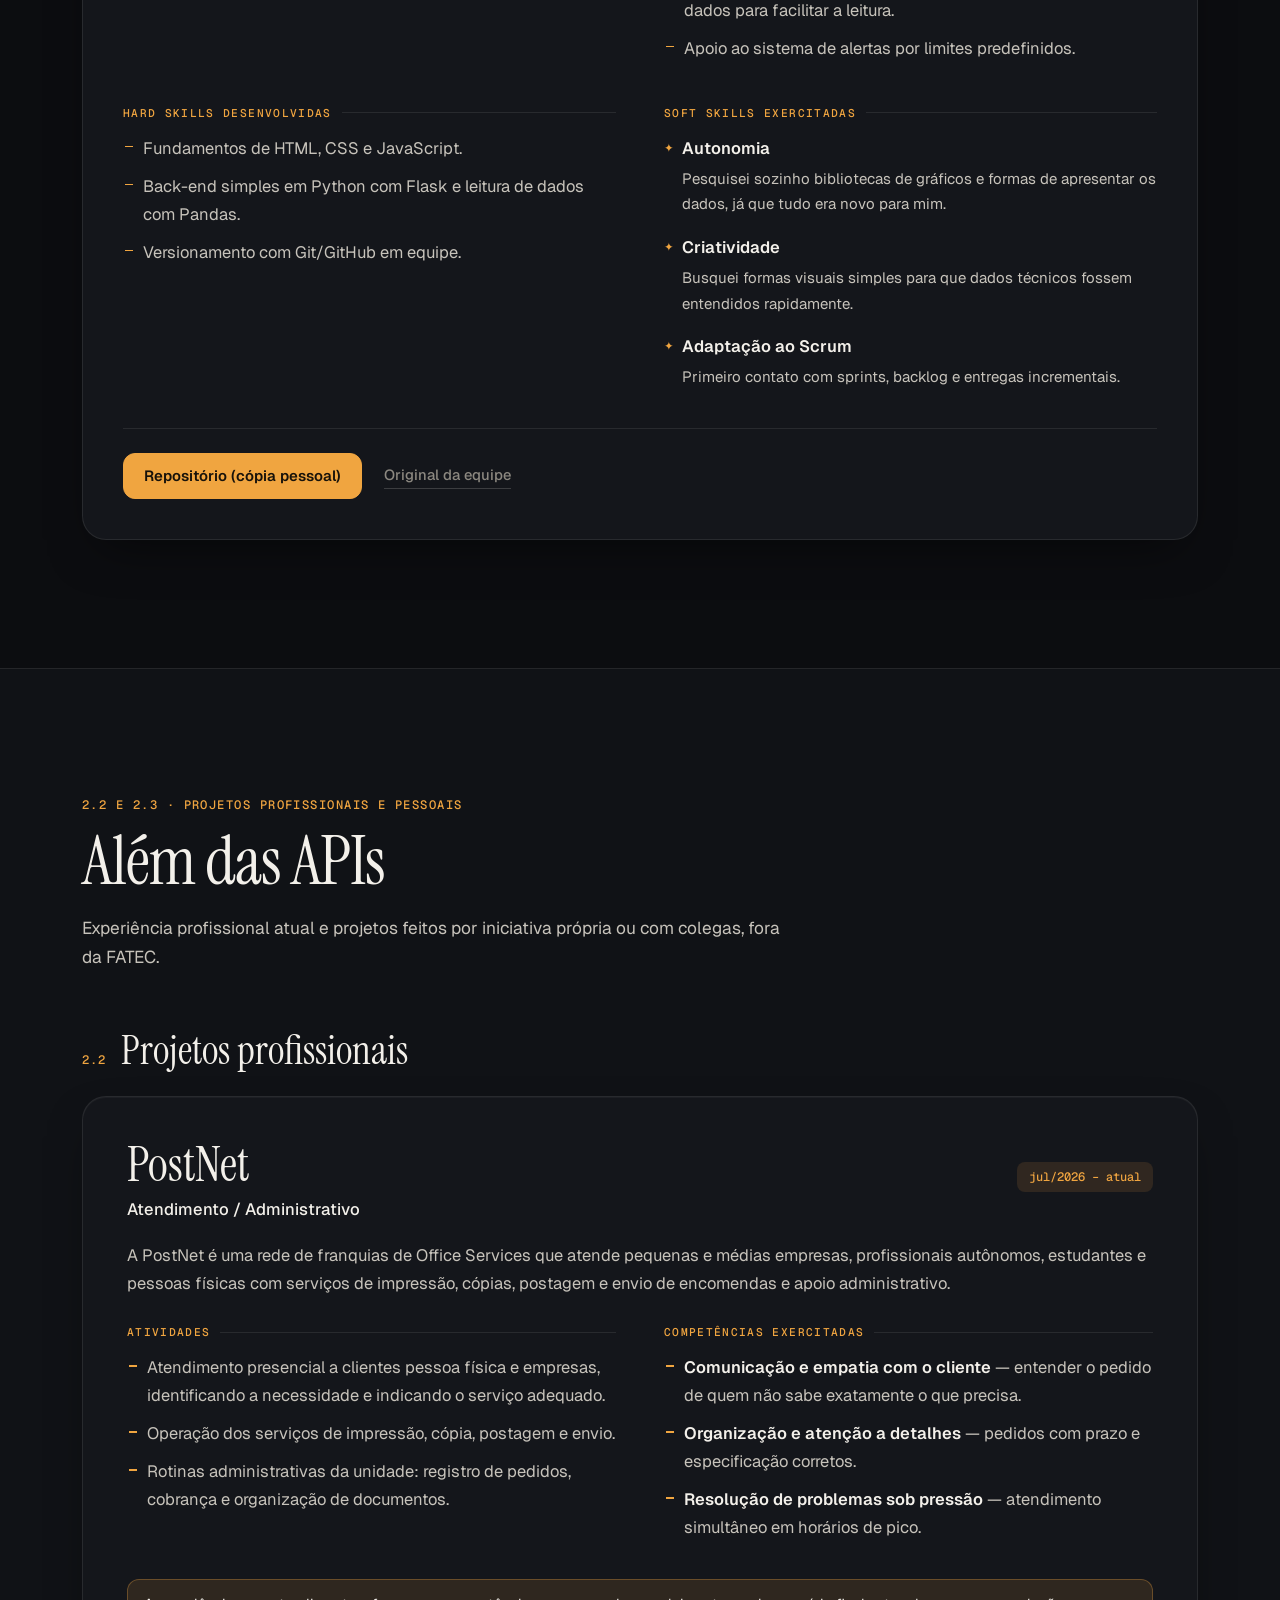
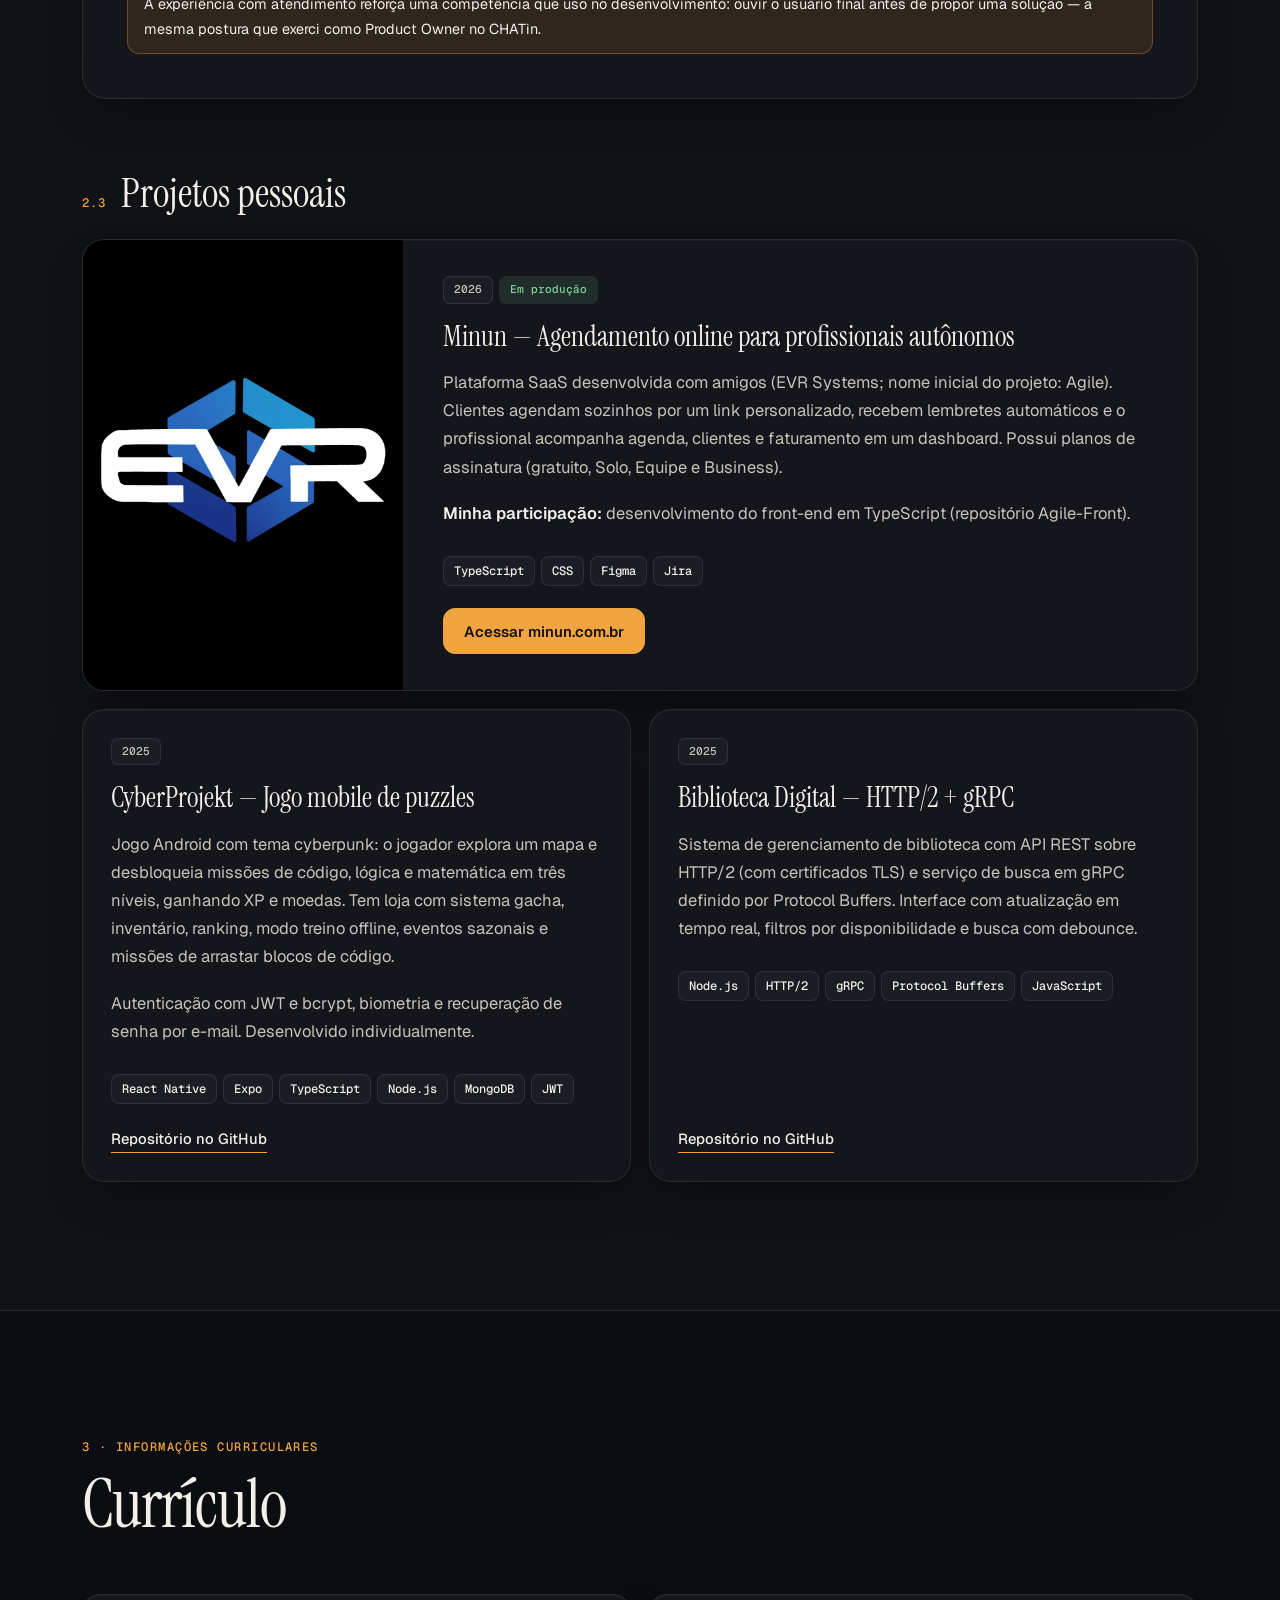
==== commit 13240e10: "Ajustes de layout para celular" ====
--- a/index.html
+++ b/index.html
@@ -164,7 +164,7 @@
             </dl>
           </header>
           <figure class="project-media">
-            <img src="assets/img/chatin.webp" alt="Banner do projeto CHATin" loading="lazy" width="1600" height="533">
+            <img class="media-center" src="assets/img/chatin.webp" alt="Banner do projeto CHATin" loading="lazy" width="1600" height="533">
           </figure>
           <div class="project-body">
             <section class="pb-block">
--- a/assets/css/style.css
+++ b/assets/css/style.css
@@ -401,6 +401,12 @@
 }
 .project[data-num]:hover::before { -webkit-text-stroke-color: var(--accent); }
 @media (min-width: 900px) { .project[data-num]::before { right: 40px; top: -4px; } }
+@media (max-width: 640px) {
+  .project[data-num]::before { font-size: 3.6rem; top: 14px; right: 16px; opacity: .7; }
+  .project-meta { padding-right: 64px; }
+  .hero-cta .btn { flex: 1 1 0; padding: 0 12px; }
+  .hero-cta .btn-primary { flex-basis: 100%; }
+}
 .project-head > * { position: relative; }
 .project-head h3 { font: 400 clamp(1.9rem, 3.6vw, 2.7rem)/1.05 var(--f-serif); letter-spacing: -.01em; max-width: 16em; }
 .project-meta { display: flex; flex-wrap: wrap; gap: 6px; margin-bottom: 14px; }
@@ -419,6 +425,11 @@
 .project-media { margin: 0 12px; border-radius: 16px; overflow: hidden; background: var(--surface-2); }
 @media (min-width: 900px) { .project-media { margin: 0 20px; } }
 .project-media > img { width: 100%; height: auto; transition: transform 1.2s var(--ease); }
+/* No celular o banner 3:1 fica baixo demais: recorta para focar nos prints (lado direito) */
+@media (max-width: 640px) {
+  .project-media > img { aspect-ratio: 16 / 10; object-fit: cover; object-position: 80% 50%; }
+  .project-media > img.media-center { aspect-ratio: 2 / 1; object-position: 50% 50%; }
+}
 .project:hover .project-media > img { transform: scale(1.025); }
 .project-media figcaption {
   padding: 12px 16px; font-size: .84rem; color: var(--muted); background: var(--surface-2);
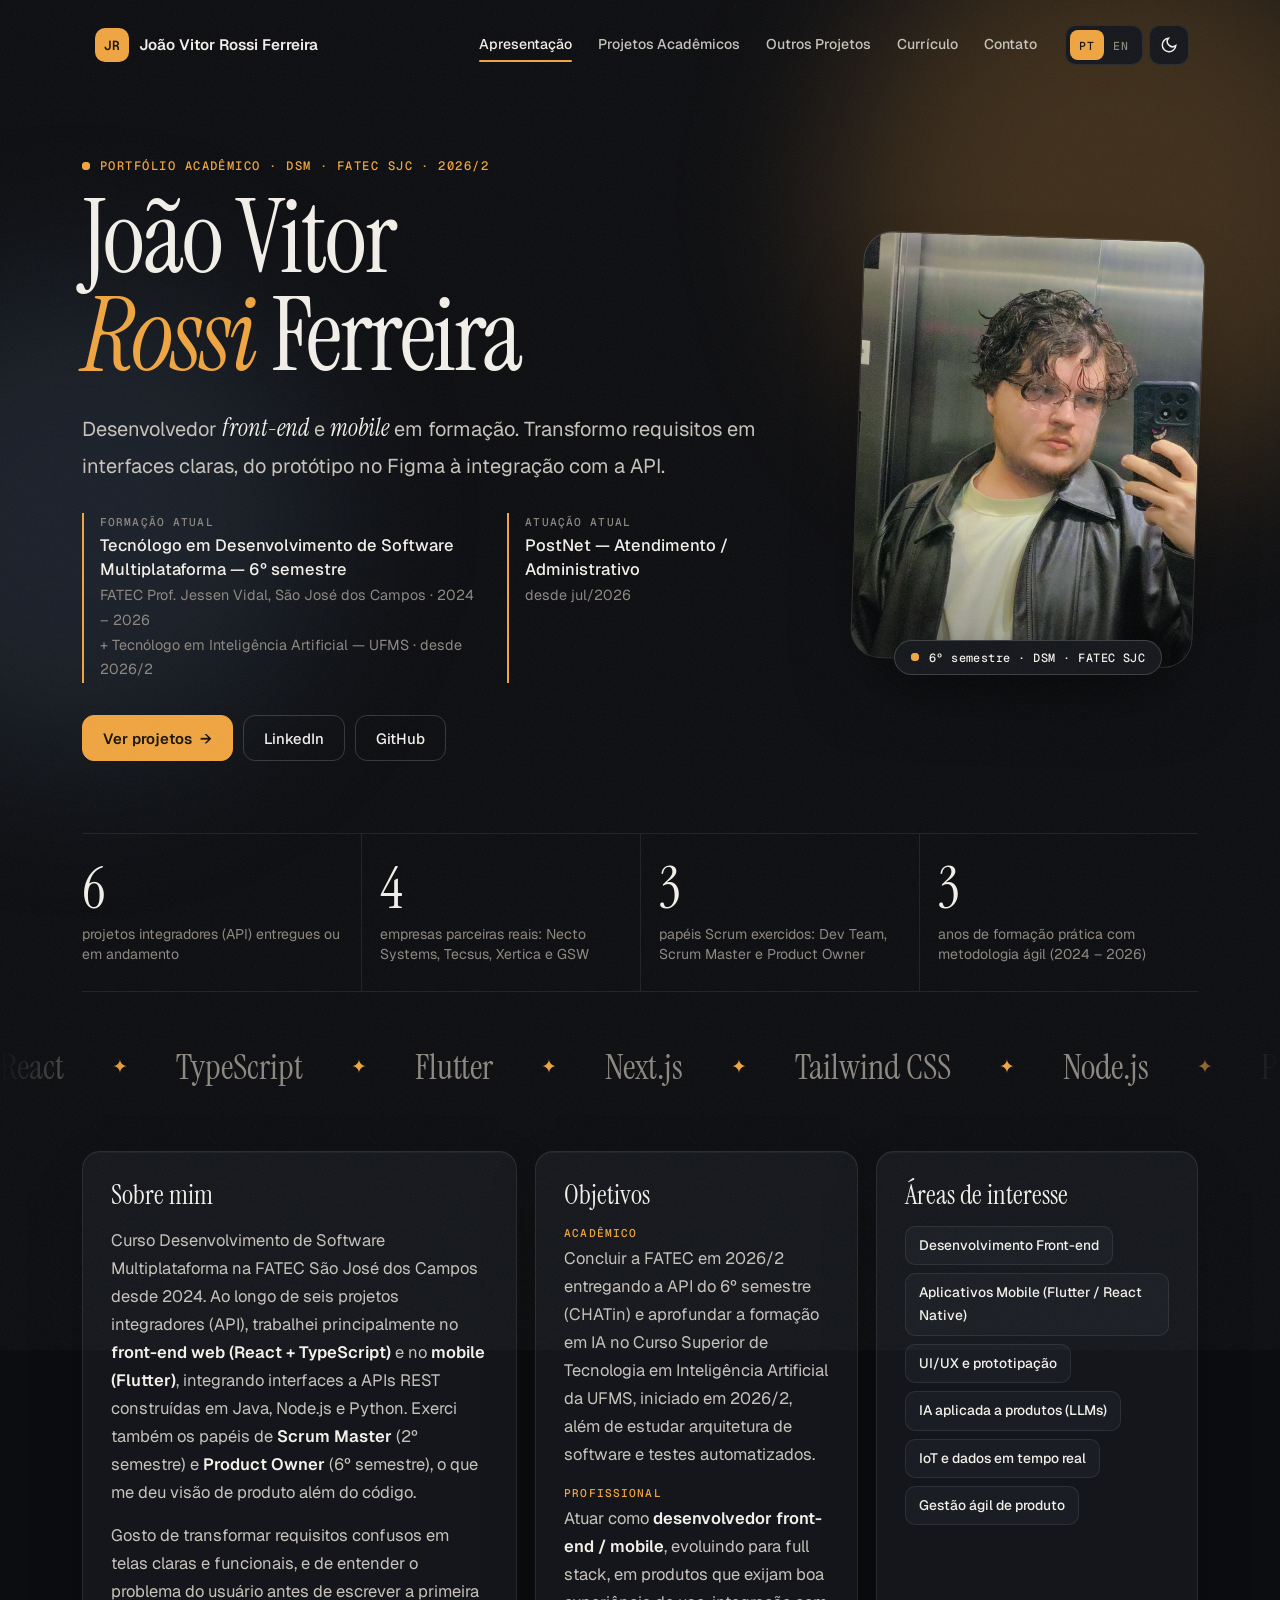
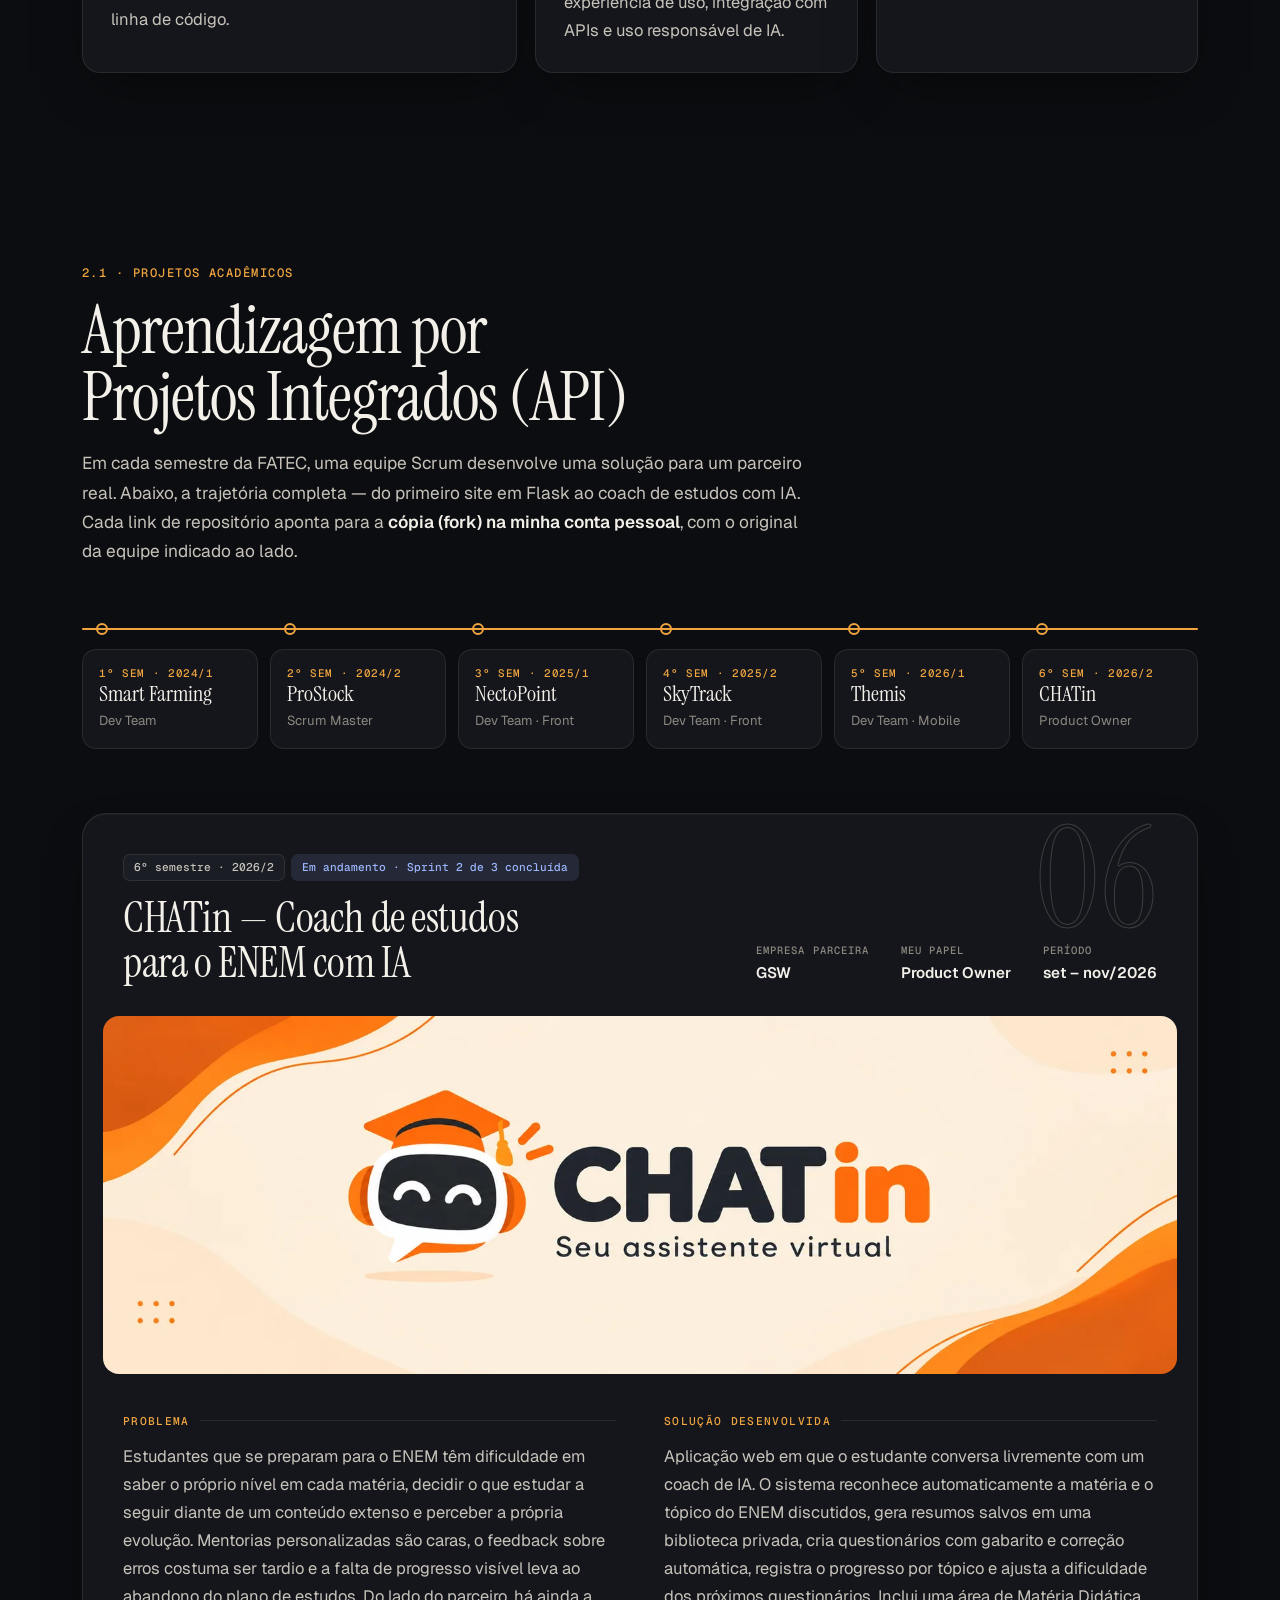
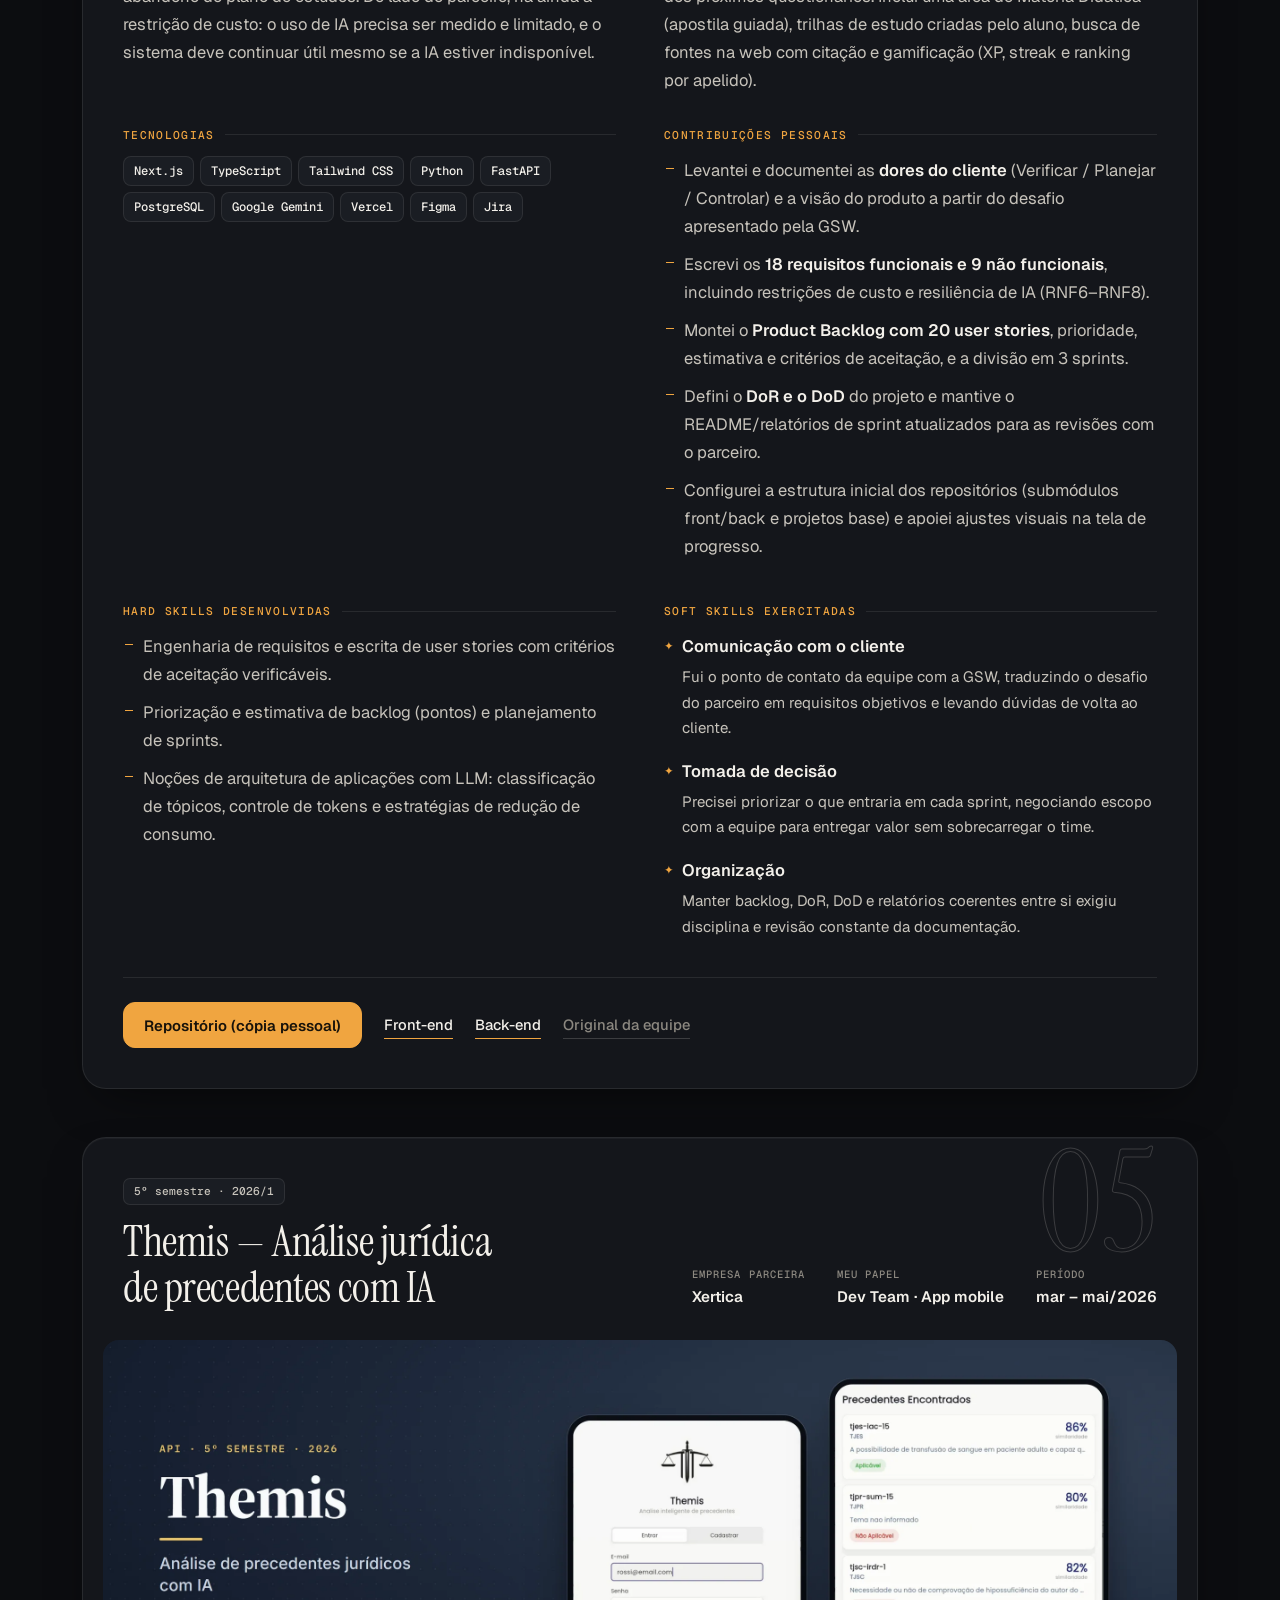
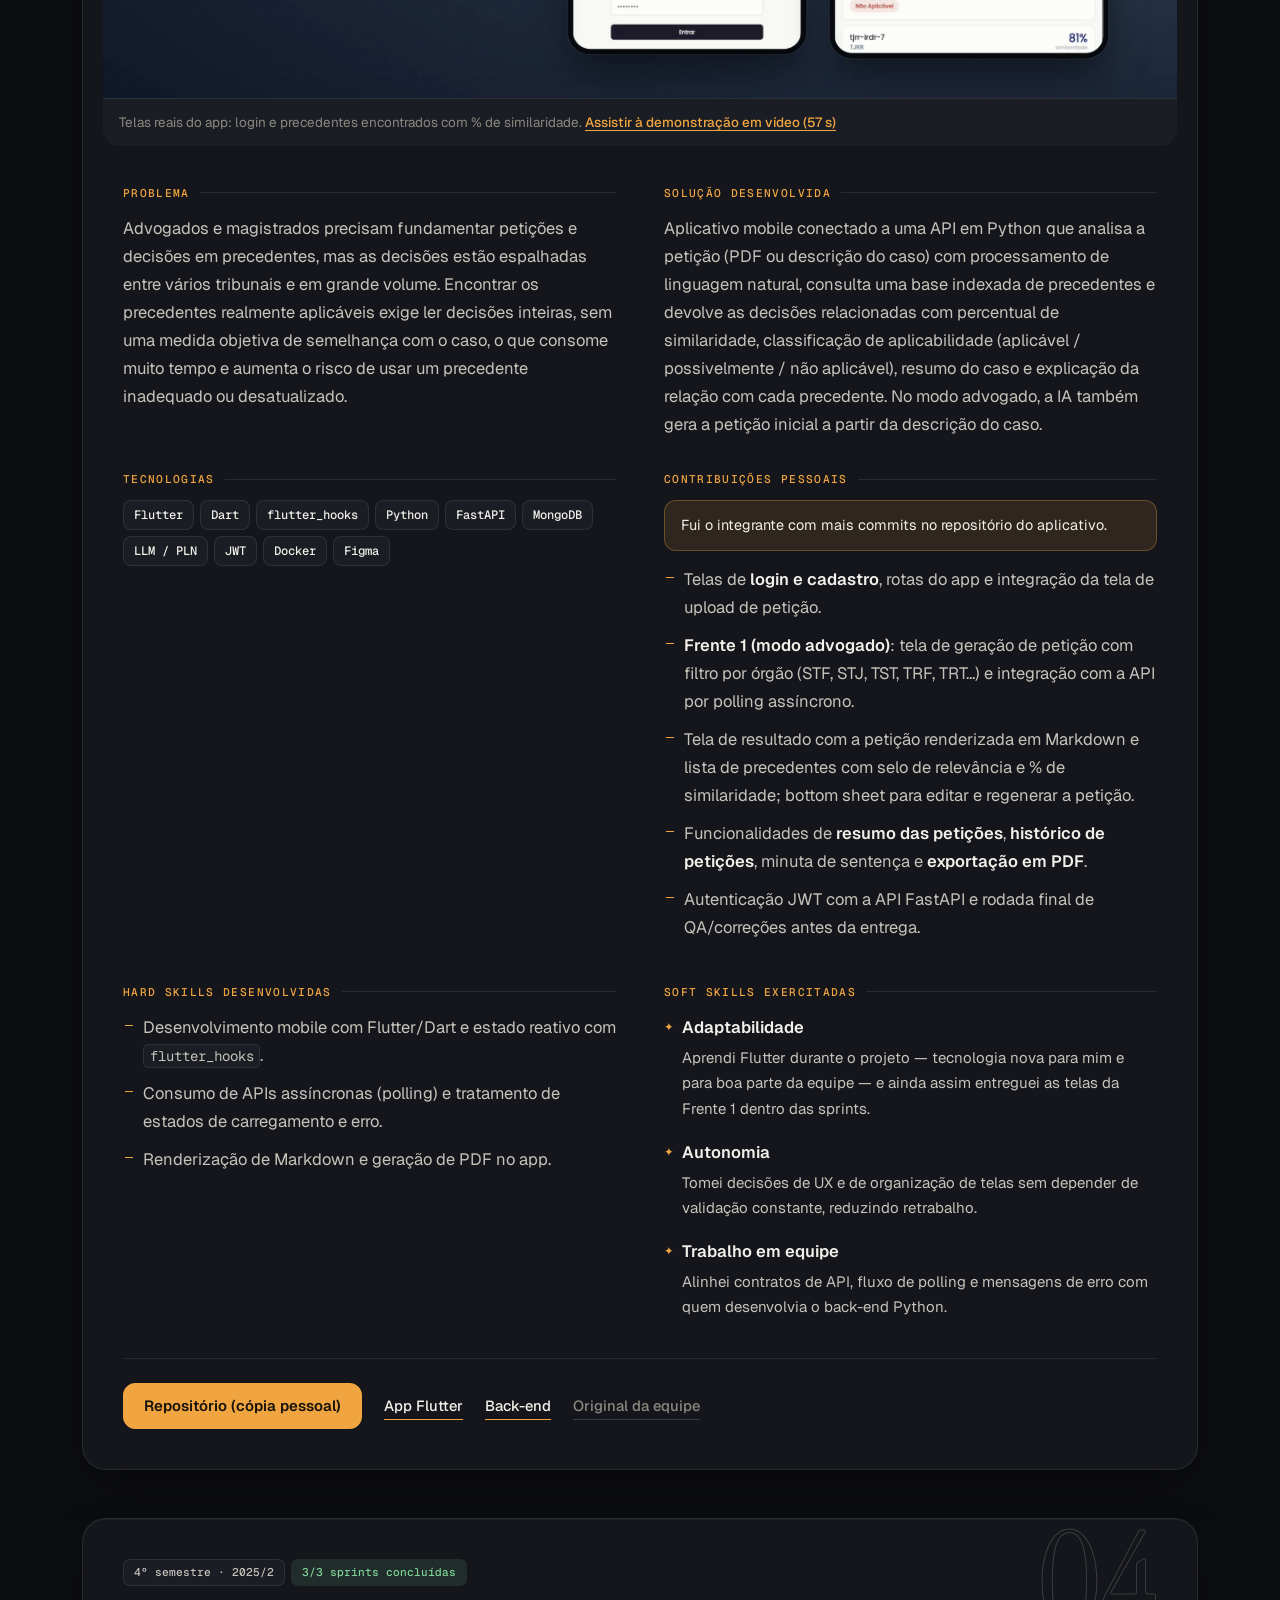
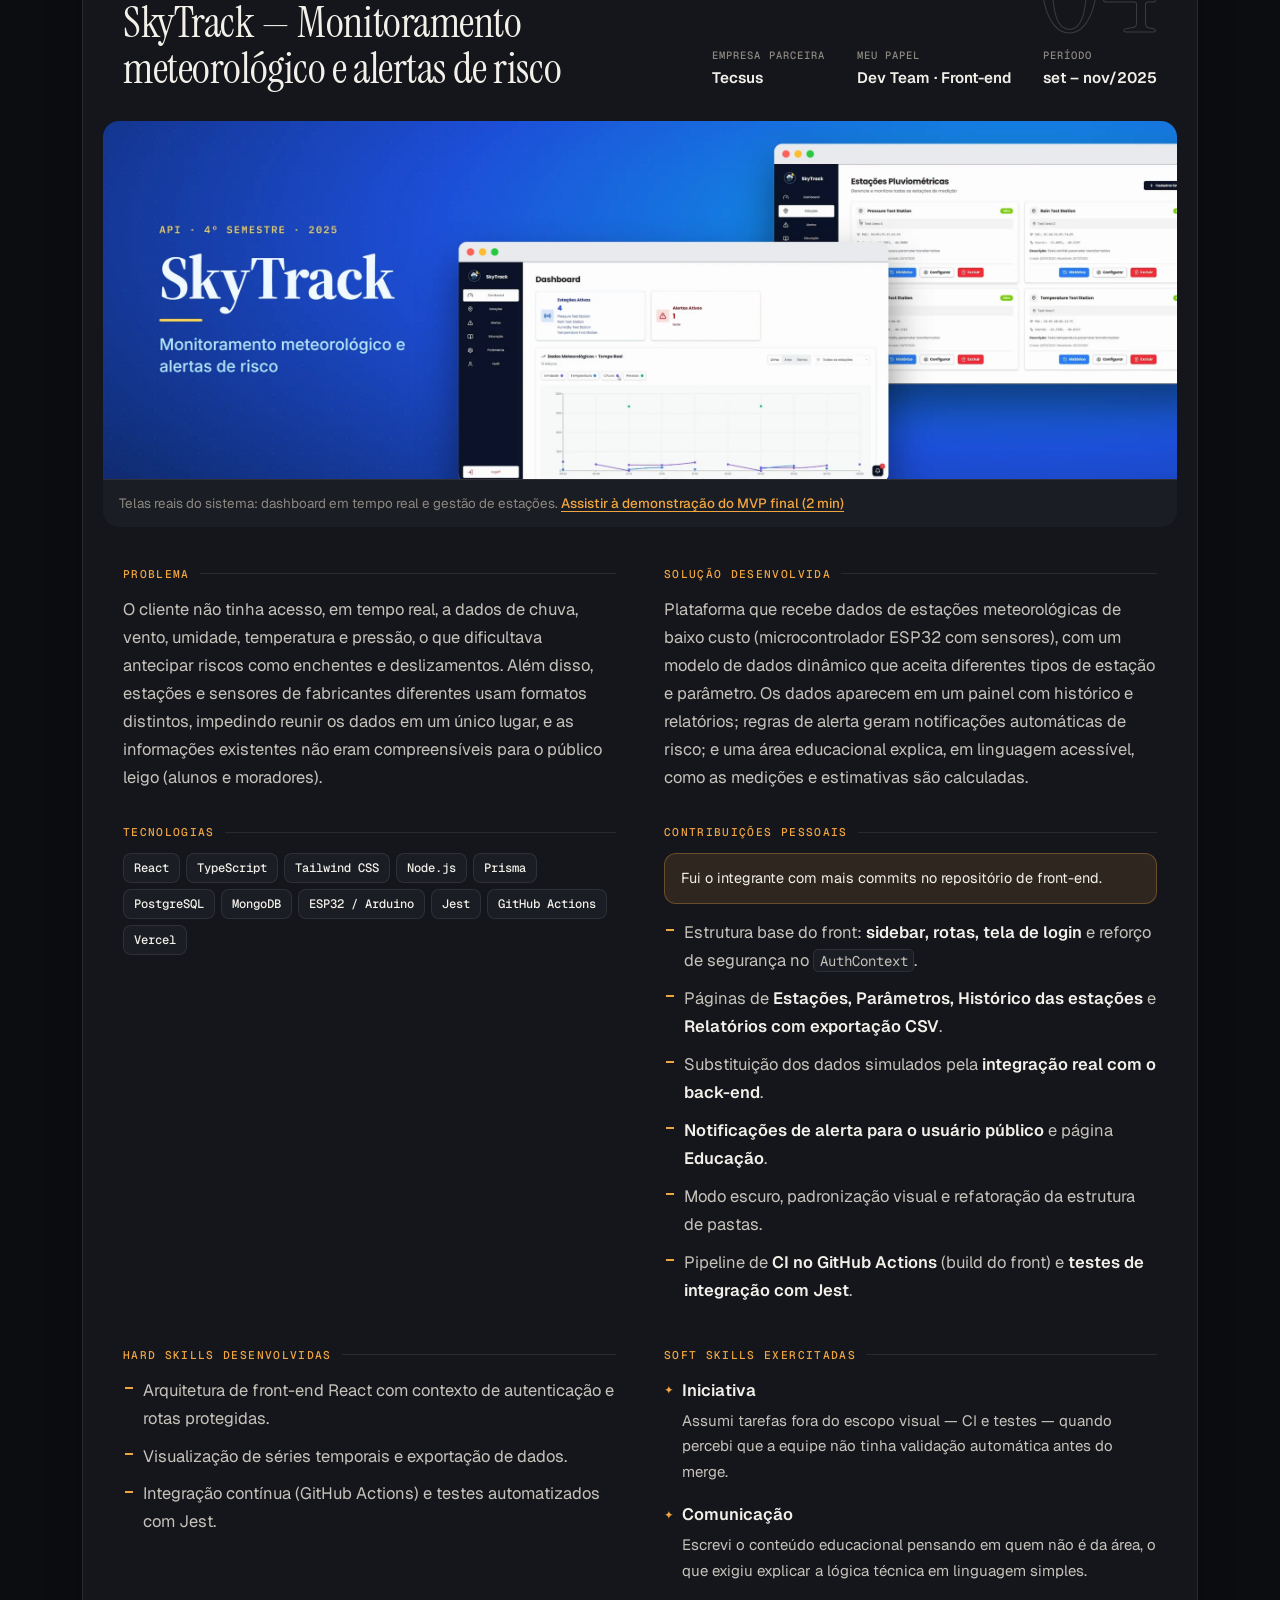
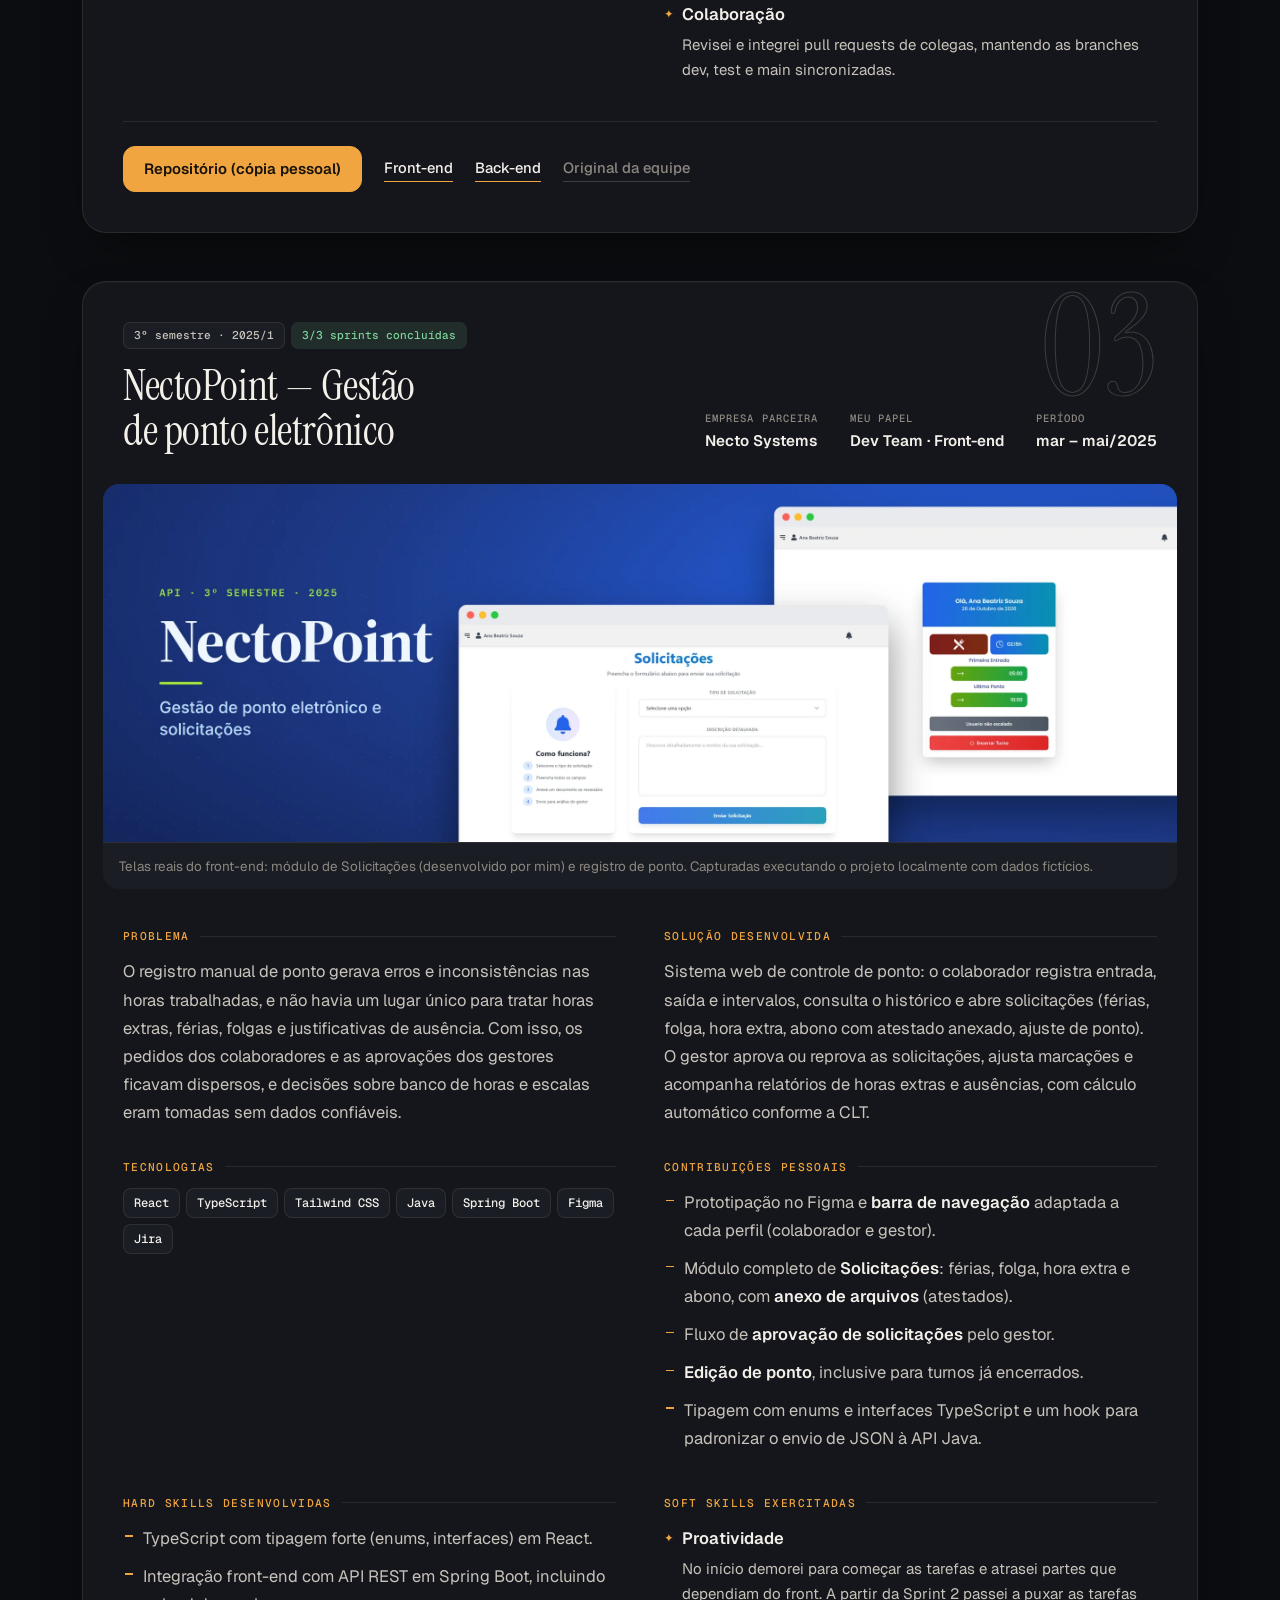
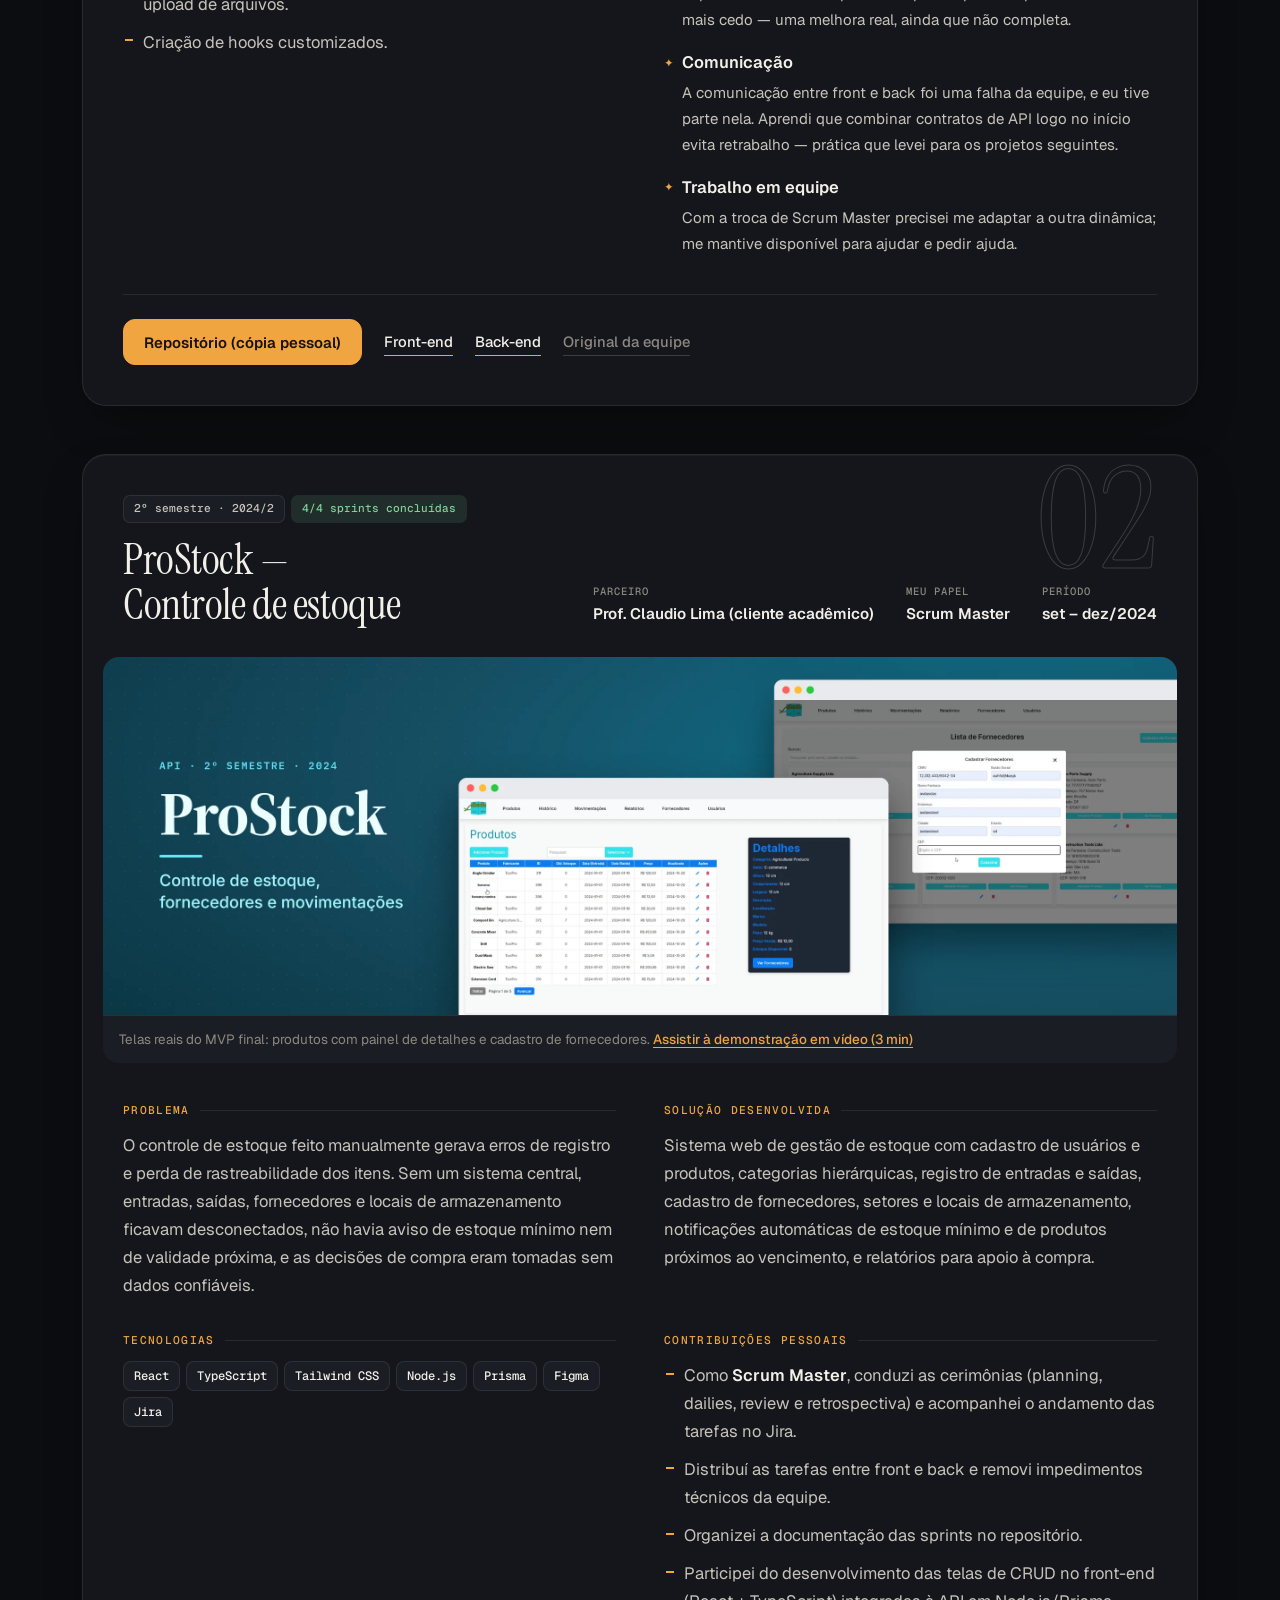
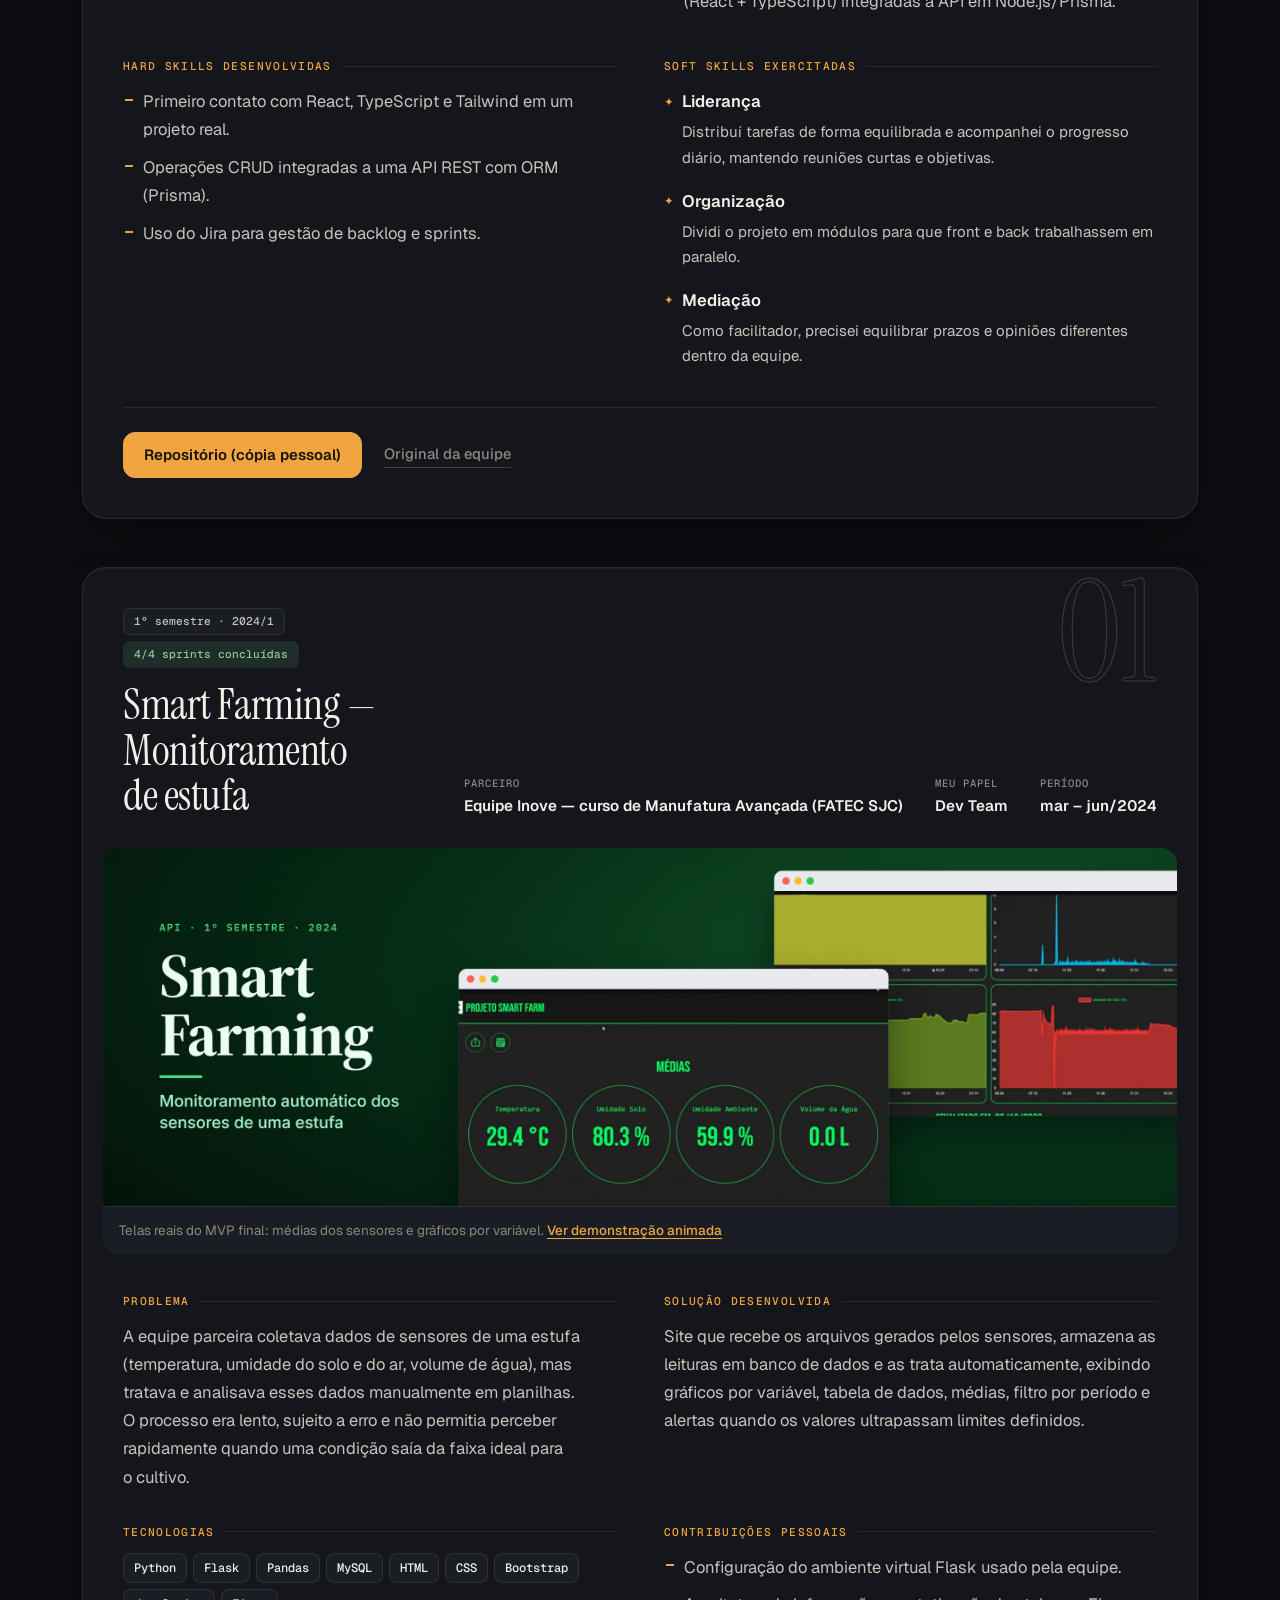
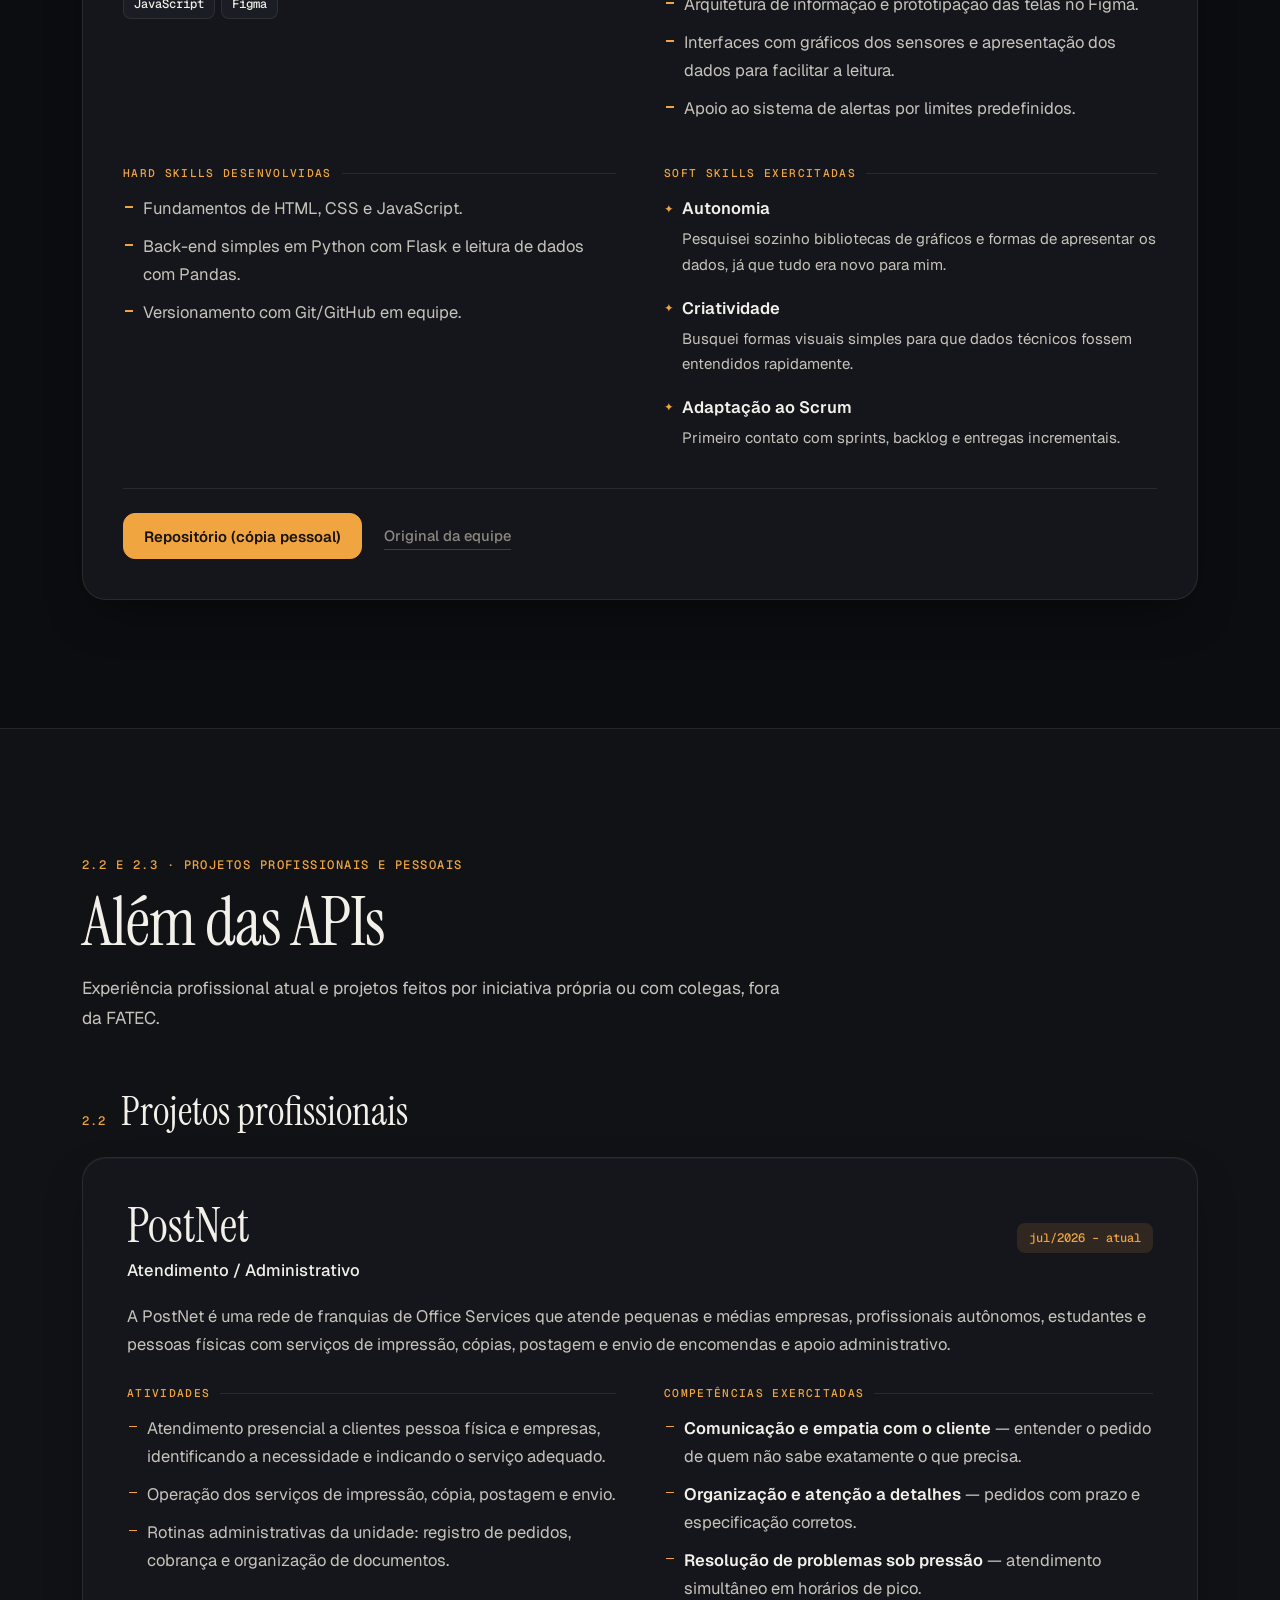
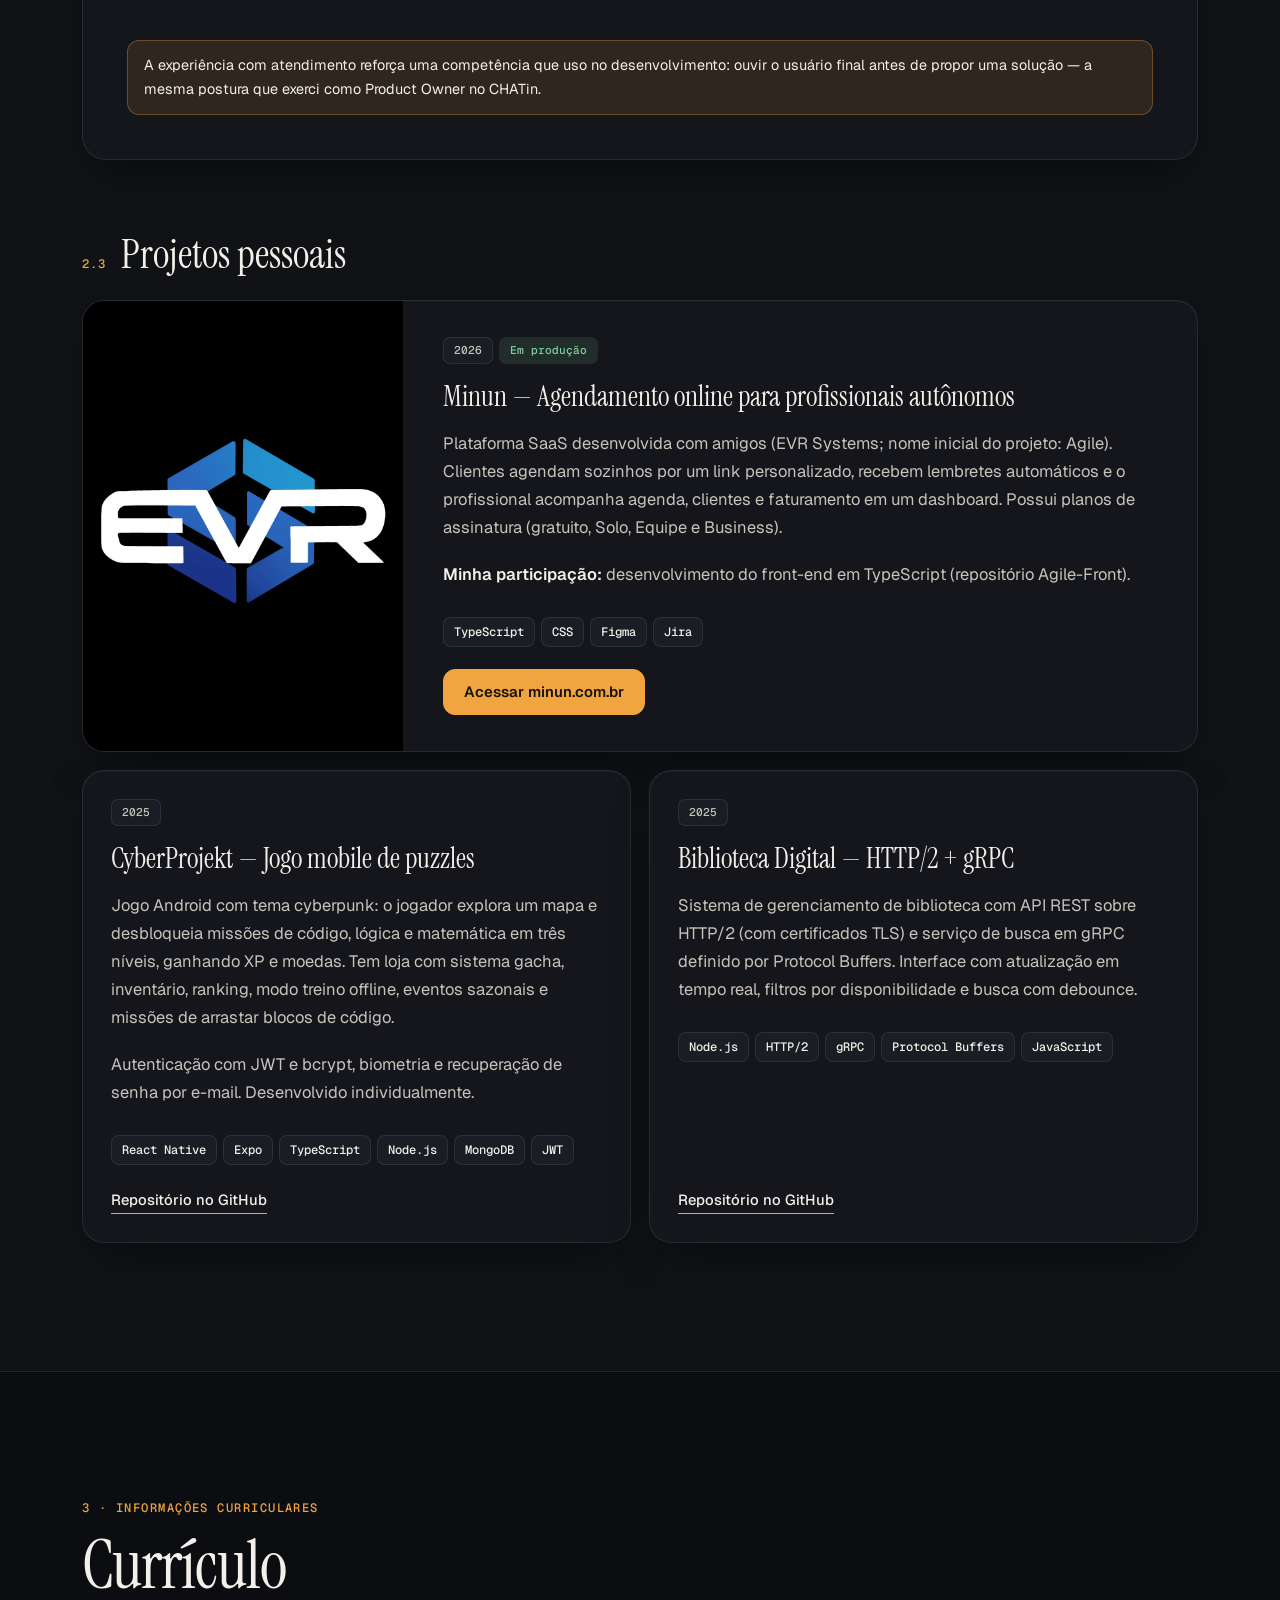
==== commit 302fd8cc: "Adiciona link da credencial do Google" ====
--- a/index.html
+++ b/index.html
@@ -66,7 +66,7 @@
           <h1 id="titulo-apresentacao" class="hero-in" style="--d:1">João Vitor <em>Rossi</em> Ferreira</h1>
           <p class="hero-role hero-in" style="--d:2">Desenvolvedor <em>front-end</em> e <em>mobile</em> em formação. Transformo requisitos em interfaces claras, do protótipo no Figma à integração com a API.</p>
           <dl class="hero-facts hero-in" style="--d:3">
-            <div><dt>Formação atual</dt><dd>Tecnólogo em Desenvolvimento de Software Multiplataforma — 6º semestre<br><span class="muted">FATEC Prof. Jessen Vidal, São José dos Campos · 2024 – 2026</span></dd></div>
+            <div><dt>Formação atual</dt><dd>Tecnólogo em Desenvolvimento de Software Multiplataforma — 6º semestre<br><span class="muted">FATEC Prof. Jessen Vidal, São José dos Campos · 2024 – 2026</span><br><span class="muted">+ Tecnólogo em Inteligência Artificial — UFMS · desde 2026/2</span></dd></div>
             <div><dt>Atuação atual</dt><dd>PostNet — Atendimento / Administrativo<br><span class="muted">desde jul/2026</span></dd></div>
           </dl>
           <div class="hero-cta hero-in" style="--d:4">
@@ -112,7 +112,7 @@
         <article class="panel">
           <h2 class="panel-title">Objetivos</h2>
           <h3 class="mini-title">Acadêmico</h3>
-          <p>Concluir o curso em 2026/2 entregando a API do 6º semestre (CHATin) e aprofundar estudos em arquitetura de software, testes automatizados e aplicações com IA generativa.</p>
+          <p>Concluir a FATEC em 2026/2 entregando a API do 6º semestre (CHATin) e aprofundar a formação em IA no Curso Superior de Tecnologia em Inteligência Artificial da UFMS, iniciado em 2026/2, além de estudar arquitetura de software e testes automatizados.</p>
           <h3 class="mini-title">Profissional</h3>
           <p>Atuar como <strong>desenvolvedor front-end / mobile</strong>, evoluindo para full stack, em produtos que exijam boa experiência de uso, integração com APIs e uso responsável de IA.</p>
         </article>
@@ -632,6 +632,11 @@
                 <p class="muted">FATEC Prof. Jessen Vidal — São José dos Campos · cursando o 6º semestre</p>
               </li>
               <li>
+                <p class="cv-date">2026 – em andamento (início em 2026/2)</p>
+                <p class="cv-title">Tecnólogo em Inteligência Artificial</p>
+                <p class="muted">UFMS — Universidade Federal de Mato Grosso do Sul · cursada em paralelo à FATEC</p>
+              </li>
+              <li>
                 <p class="cv-date">2021 – 2023</p>
                 <p class="cv-title">Ensino Médio</p>
                 <p class="muted">Escola Prof. Nelson do Nascimento Monteiro</p>
@@ -648,14 +653,41 @@
               </li>
               <li>
                 <p class="cv-title">Inglês</p>
-                <p class="muted">Leitura de documentação técnica e conversação. Exame <strong>TOEIC</strong> em realização (out/2026) — a pontuação será publicada aqui assim que o resultado for emitido.</p>
+                <p class="muted">Avançado — leitura, escrita e conversação.</p>
+              </li>
+              <li>
+                <p class="cv-date">Certificação · out/2026</p>
+                <p class="cv-title">TOEIC Listening &amp; Reading — 930 / 990</p>
+                <p class="muted">ETS. Pontuação na faixa mais alta da escala oficial (860–990).</p>
+              </li>
+              <li>
+                <p class="cv-date">Curso concluído · abr/2026</p>
+                <p class="cv-title">Introduction to Generative AI</p>
+                <p class="muted">Google Cloud (Google Skills) — selo de conclusão. Fundamentos de IA generativa e modelos de linguagem (LLMs).</p>
+                <a class="link" href="https://www.skills.google/public_profiles/b298cbca-111c-4606-987e-db555a85afc5/badges/23827876" target="_blank" rel="noopener">Ver credencial</a>
               </li>
             </ol>
           </section>
         </div>
 
+        <section class="panel" aria-labelledby="titulo-eventos">
+          <h3 class="panel-title" id="titulo-eventos">Eventos e apresentações</h3>
+          <ol class="cv-list cv-cols">
+            <li>
+              <p class="cv-date">2024 – 2026 · a cada sprint</p>
+              <p class="cv-title">Sprint reviews das APIs para os parceiros</p>
+              <p class="muted">Apresentação dos incrementos de cada sprint aos clientes dos seis projetos integradores, incluindo as empresas Necto Systems, Tecsus, Xertica e GSW. No CHATin, como Product Owner, conduzo a apresentação ao parceiro.</p>
+            </li>
+            <li>
+              <p class="cv-date">Todo semestre</p>
+              <p class="cv-title">Apresentação de projetos a visitantes da FATEC</p>
+              <p class="muted">Apresento os projetos desenvolvidos no curso a estudantes que visitam a FATEC São José dos Campos, explicando o problema, a solução e as tecnologias para quem ainda não é da área.</p>
+            </li>
+          </ol>
+        </section>
+
         <section class="panel" aria-labelledby="titulo-trabalhos">
-          <h3 class="panel-title" id="titulo-trabalhos">Trabalhos, pesquisas e apresentações acadêmicas</h3>
+          <h3 class="panel-title" id="titulo-trabalhos">Trabalhos e pesquisas acadêmicas</h3>
           <ol class="cv-list cv-cols">
             <li>
               <p class="cv-date">6º semestre · 2026/2 · apresentação em 26/11/2026</p>
@@ -774,7 +806,7 @@
   <footer class="site-footer">
     <div class="container footer-inner">
       <p>© 2026 João Vitor Rossi Ferreira · Portfólio acadêmico — DSM, FATEC São José dos Campos</p>
-      <p class="muted">Última atualização: 26/10/2026 · HTML, CSS e JavaScript puros, publicado no GitHub Pages</p>
+      <p class="muted">Última atualização: 27/10/2026 · HTML, CSS e JavaScript puros, publicado no GitHub Pages</p>
     </div>
   </footer>
 
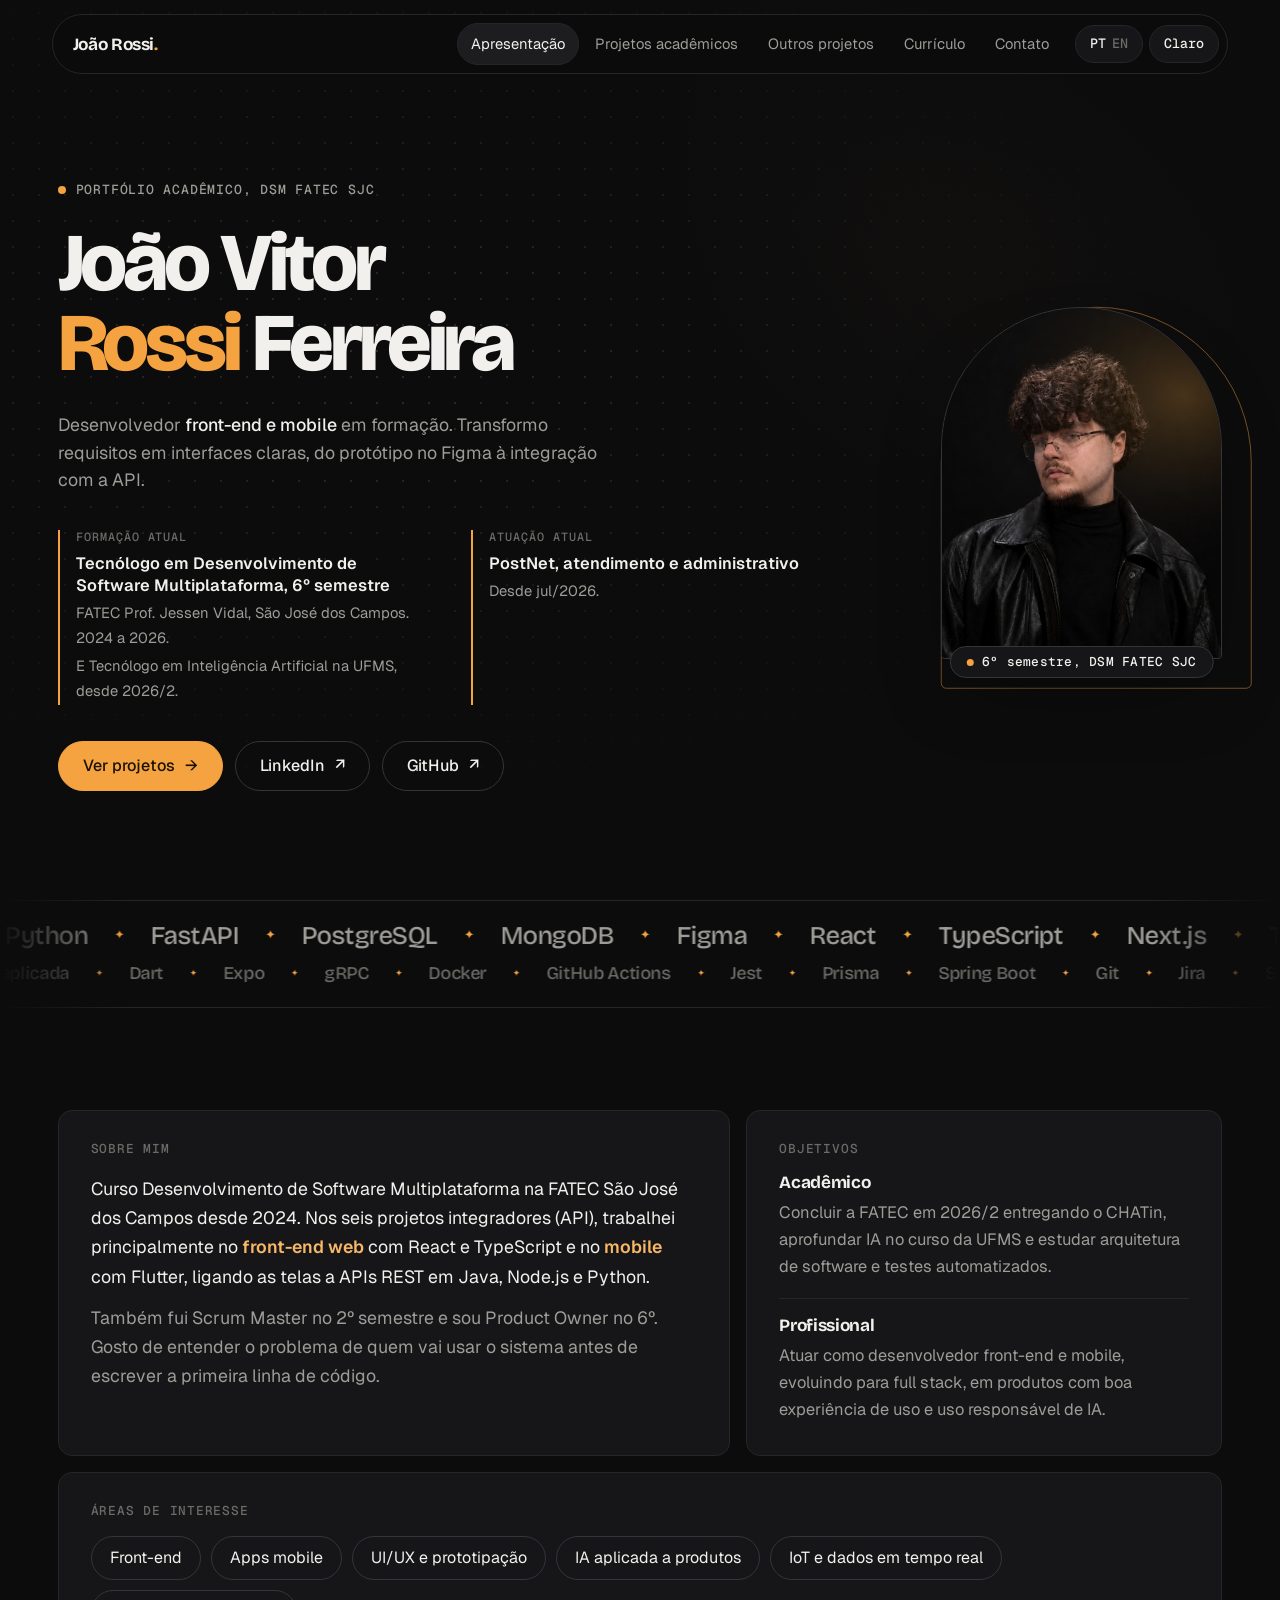
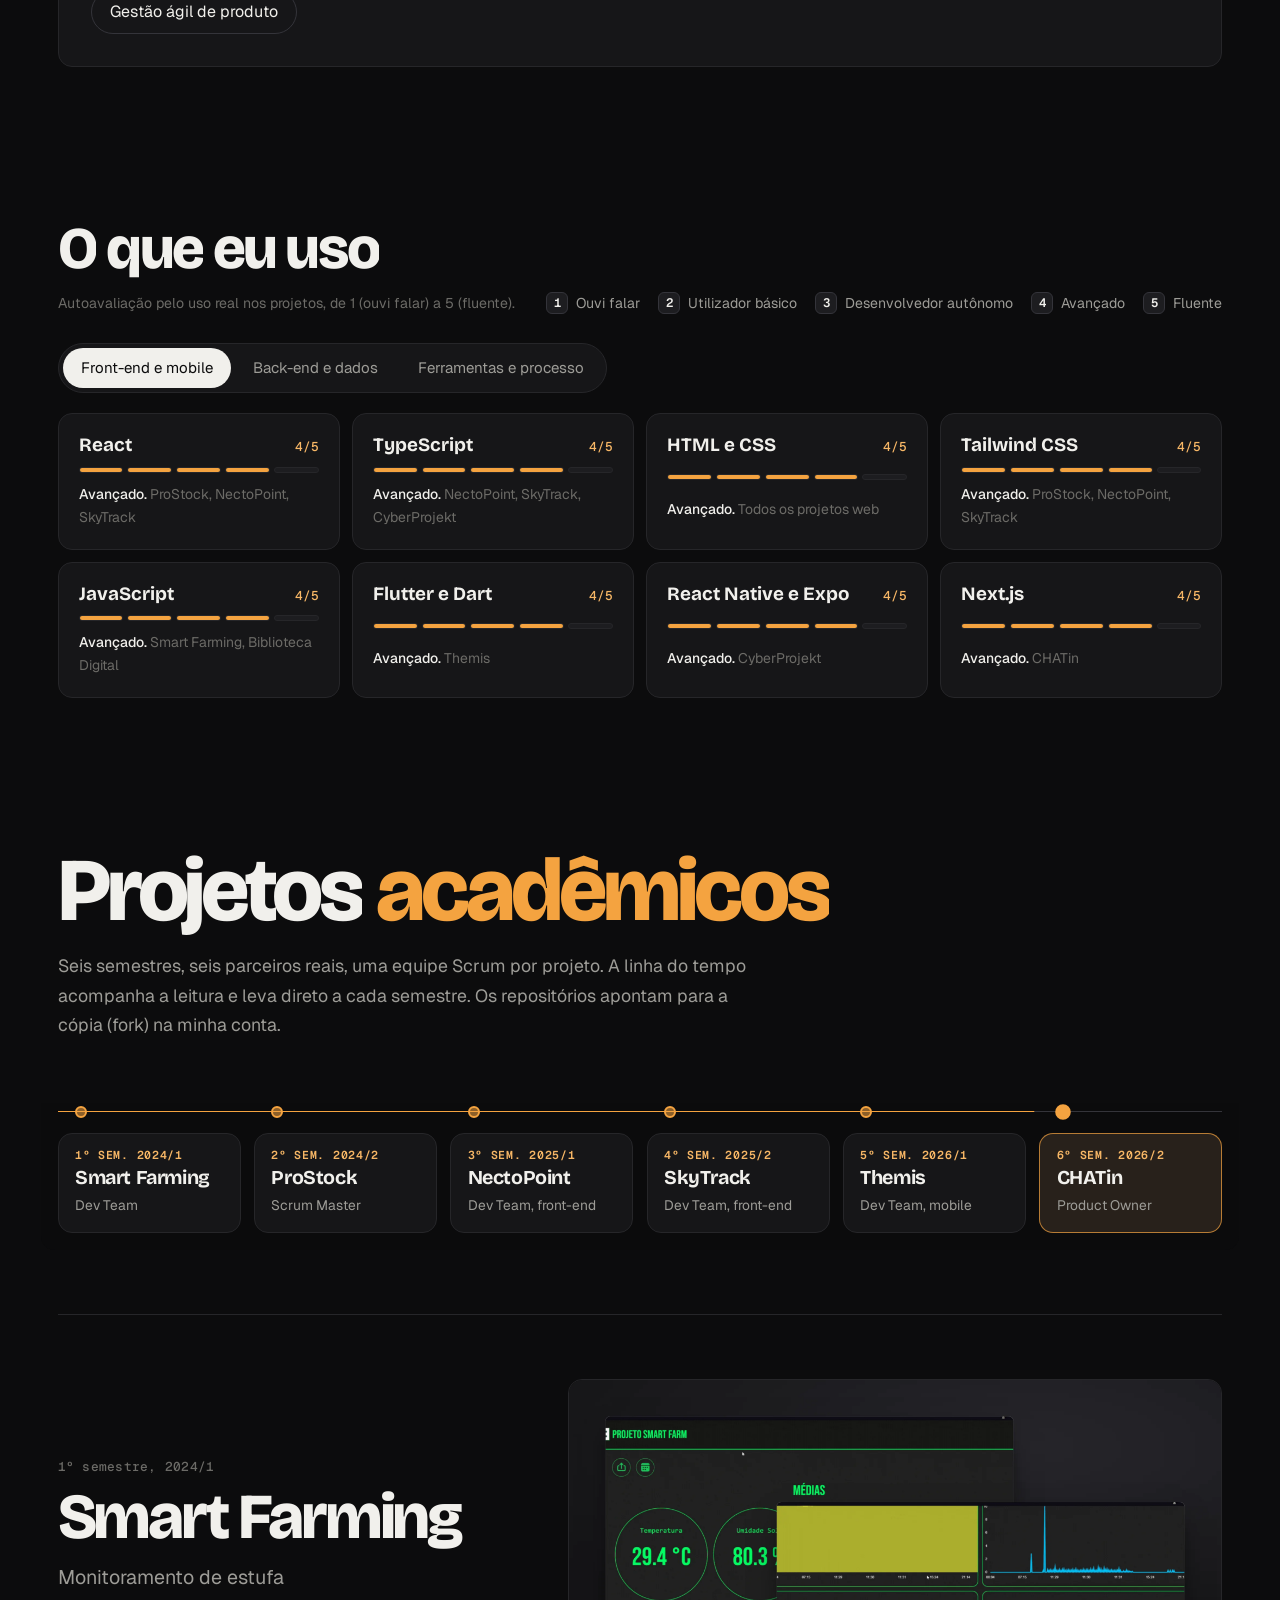
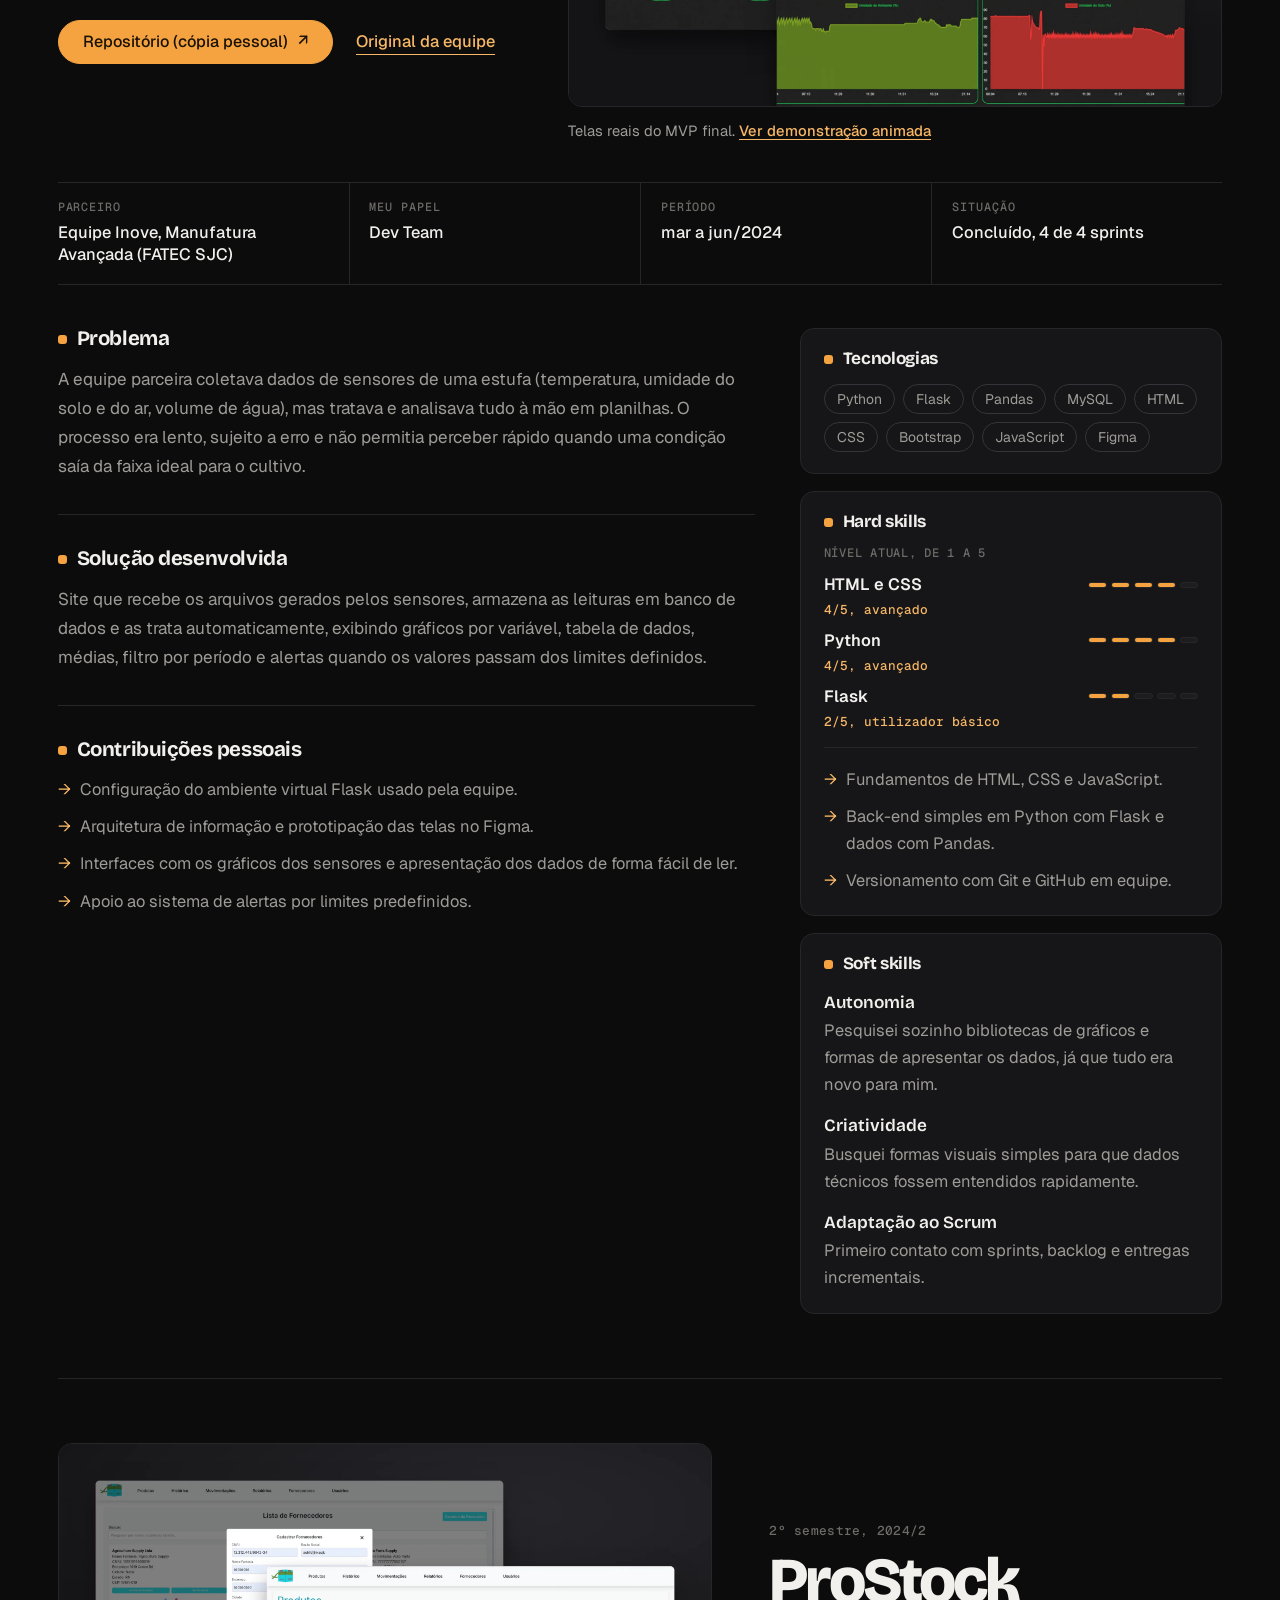
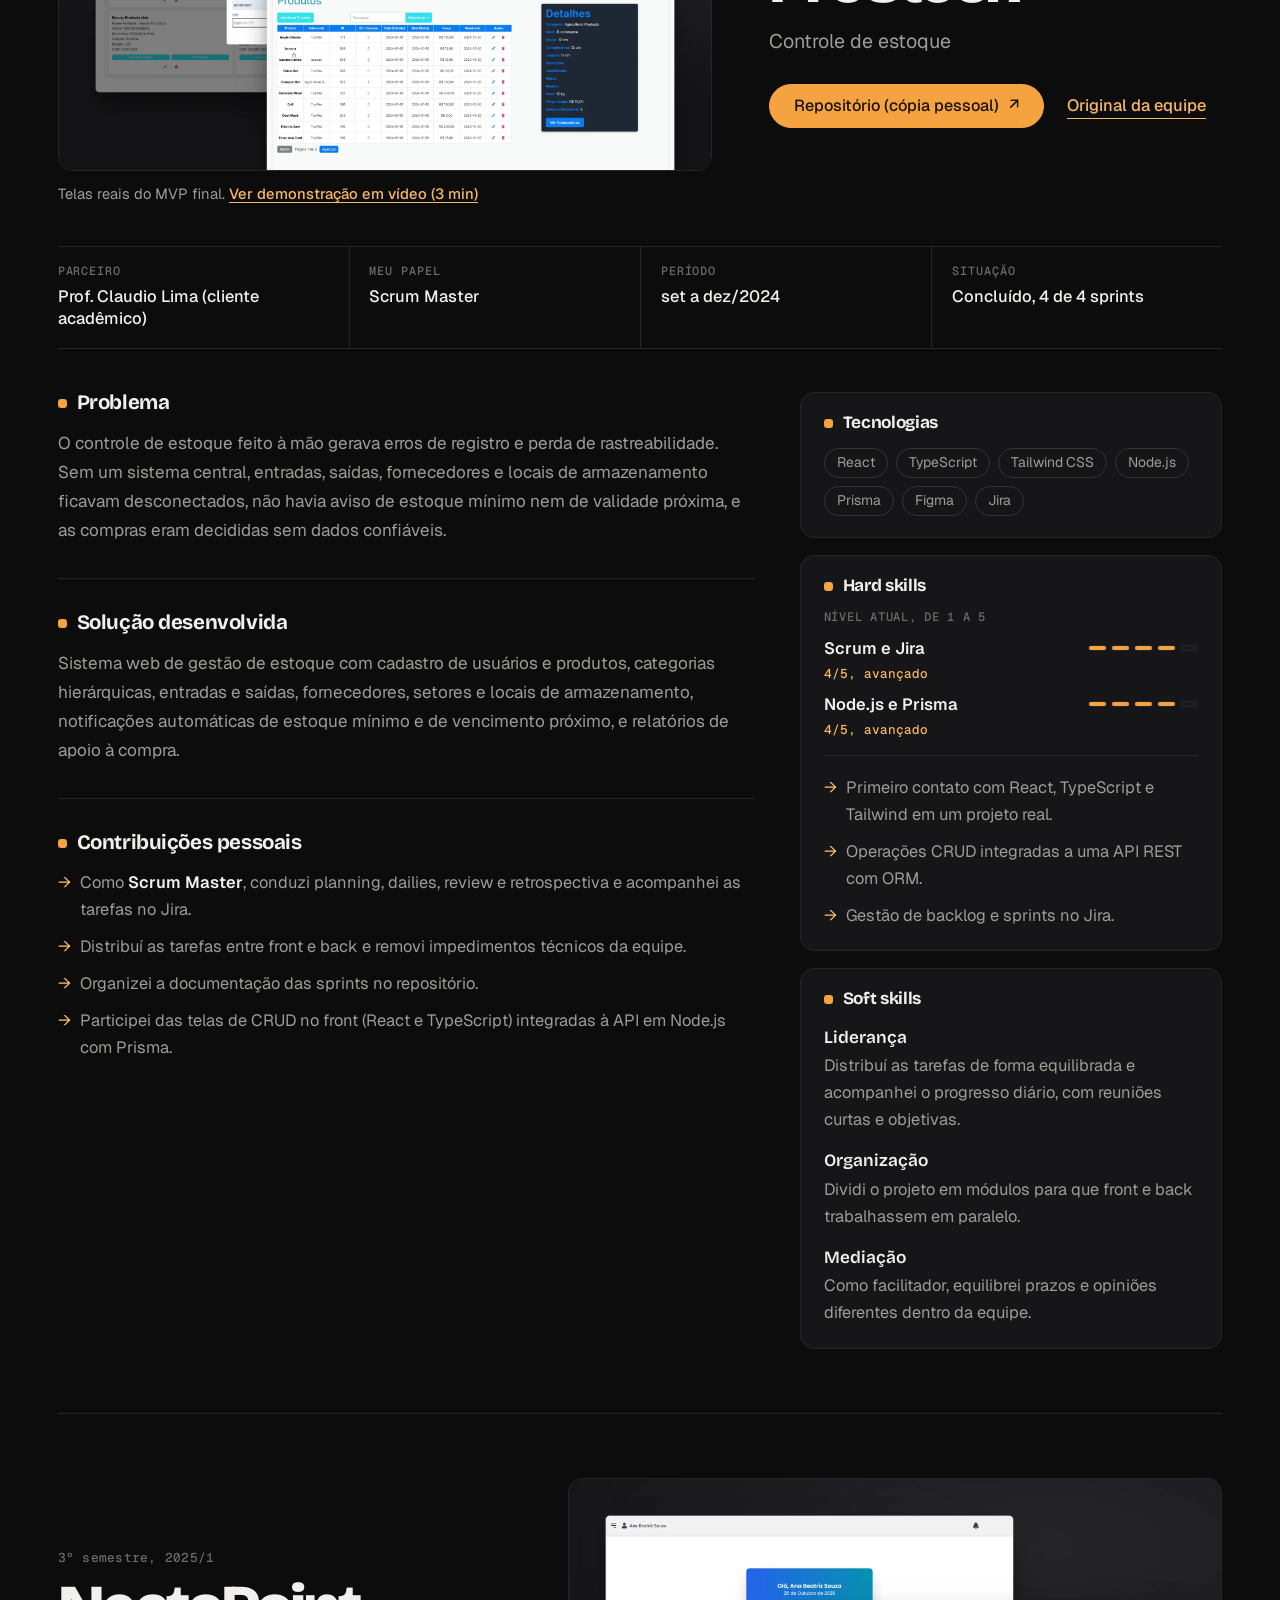
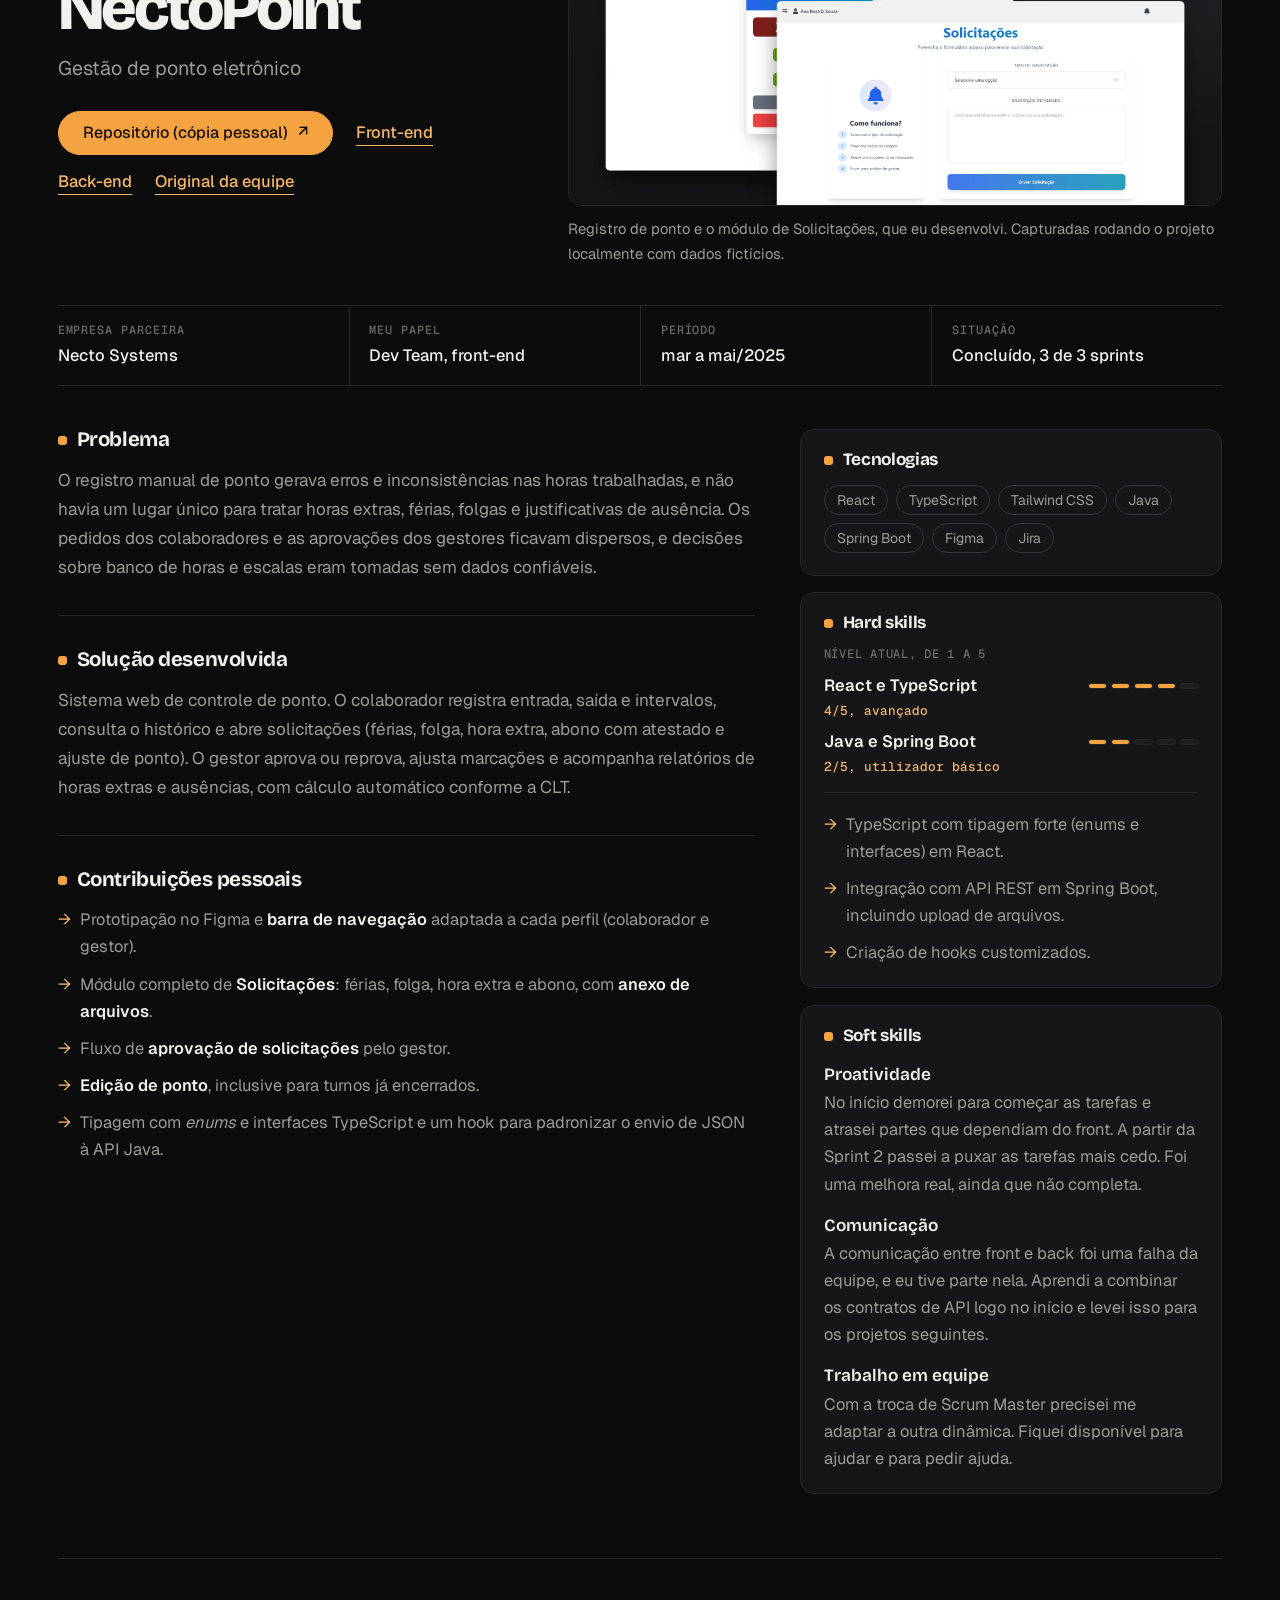
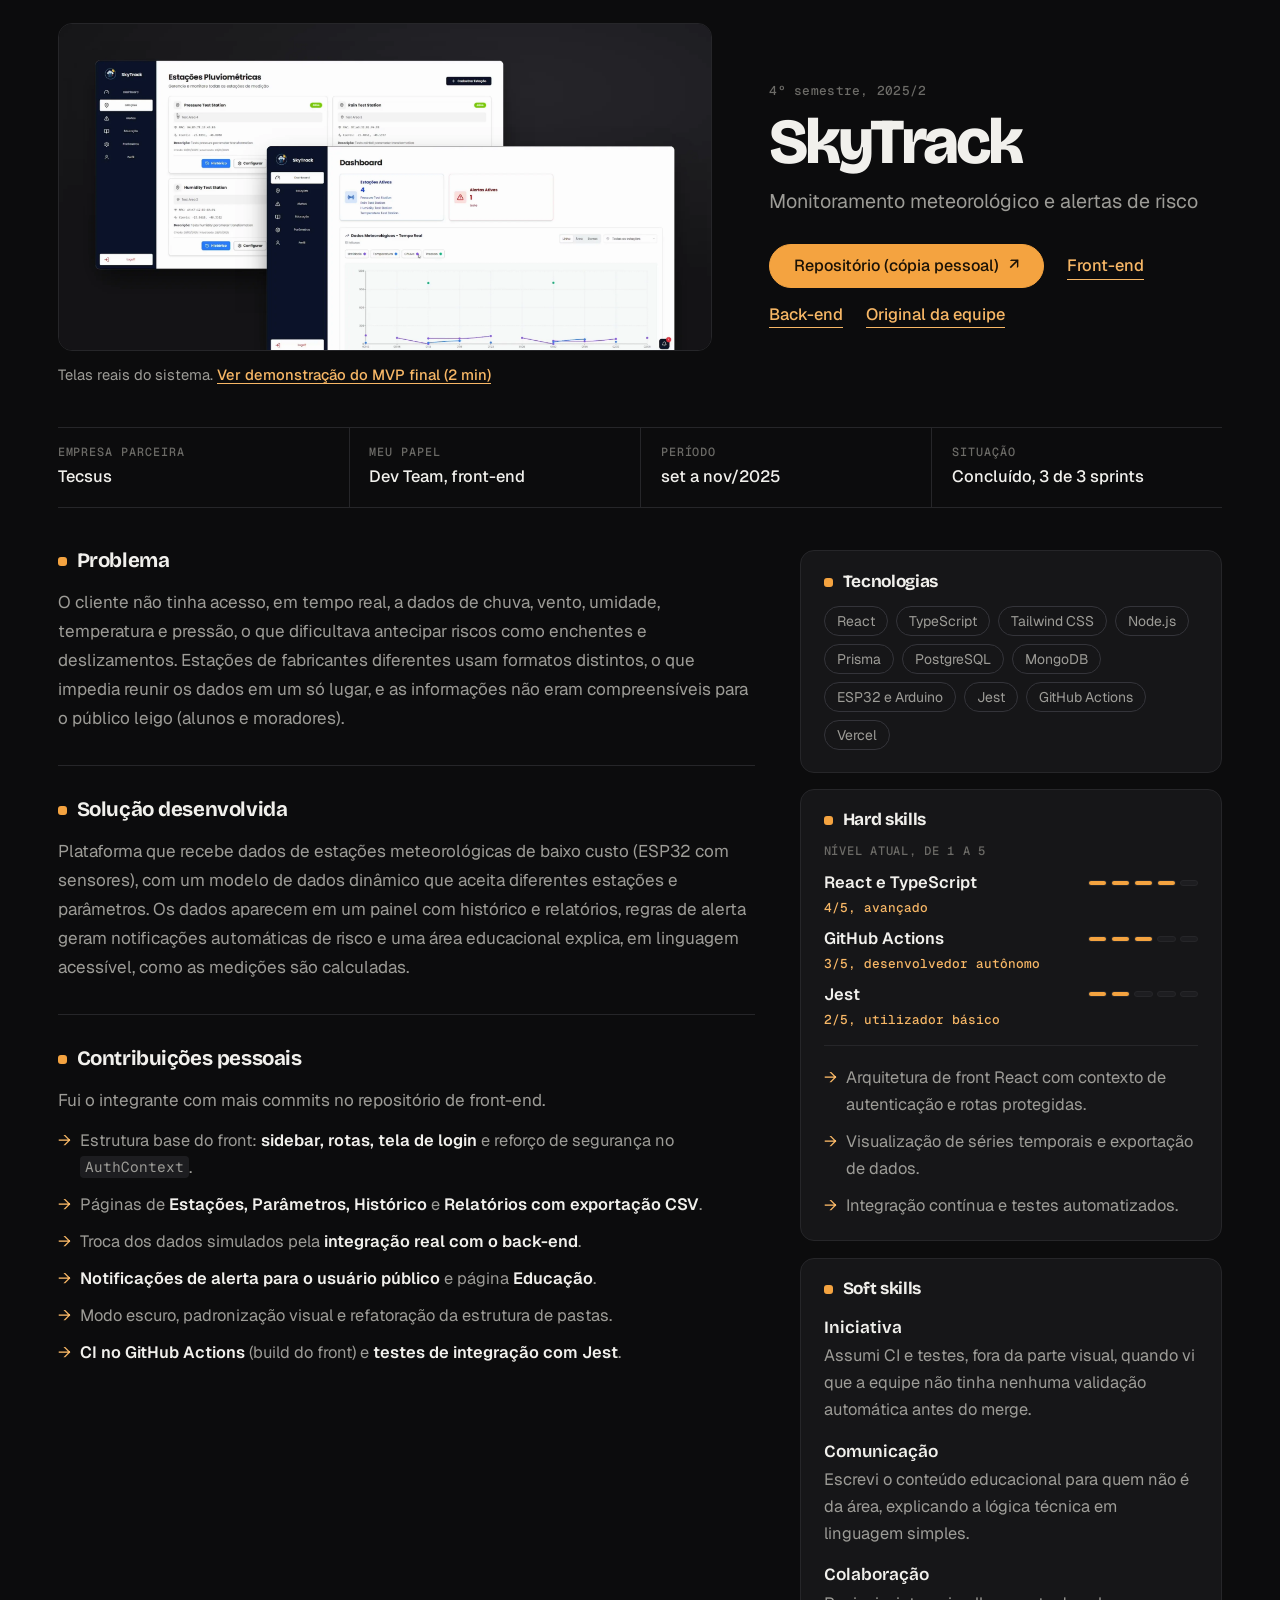
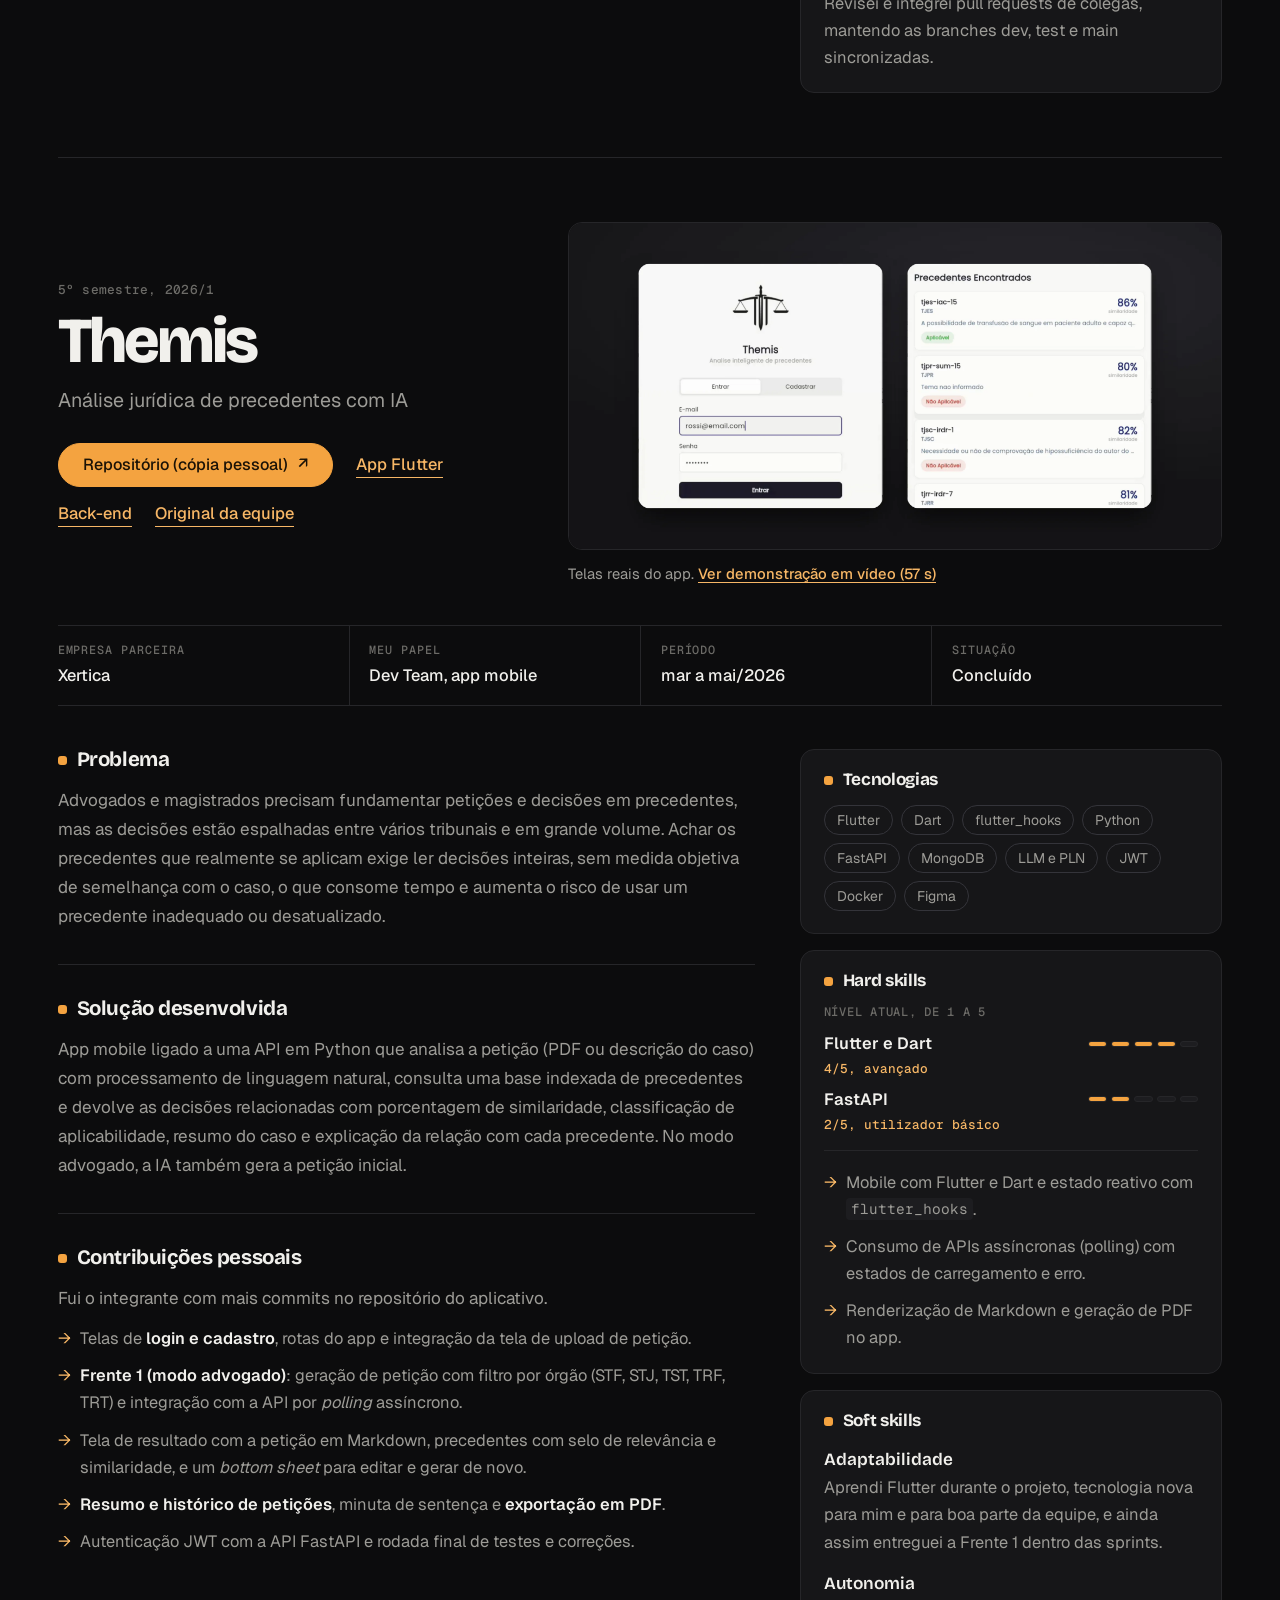
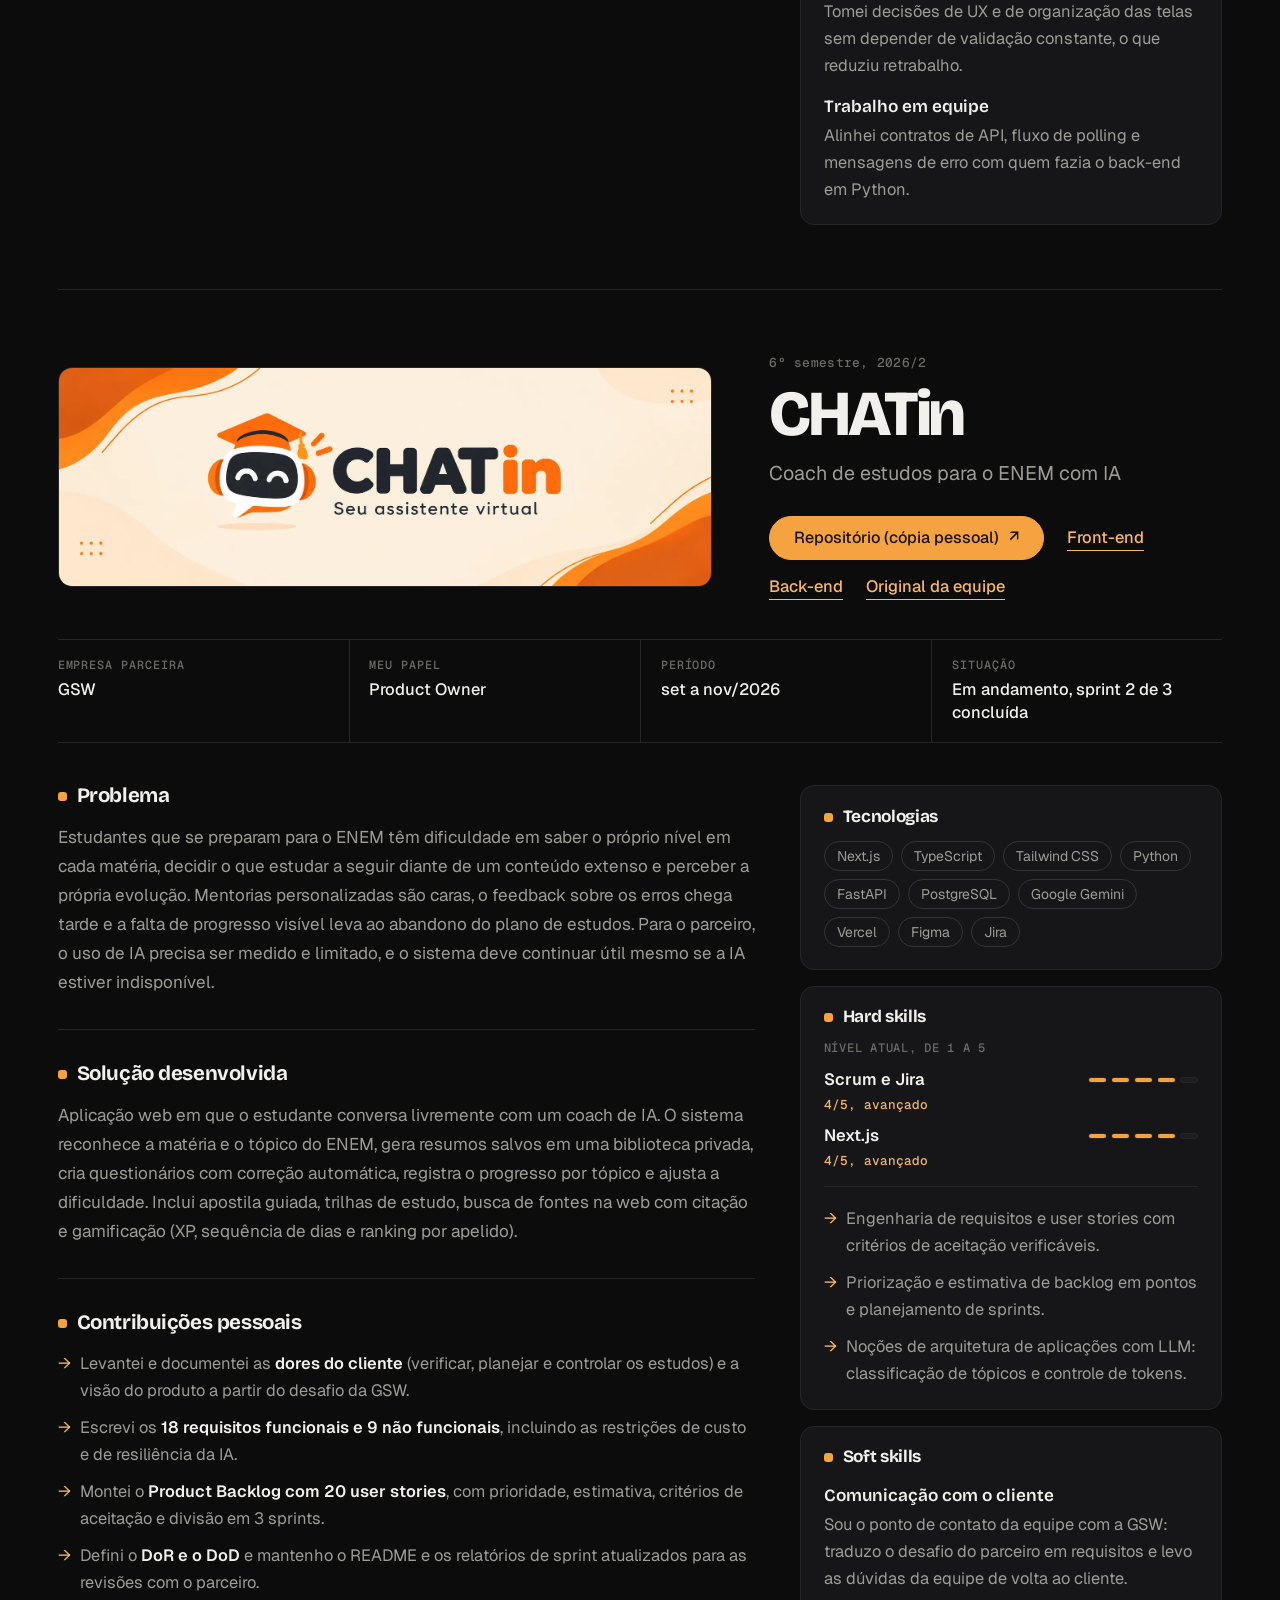
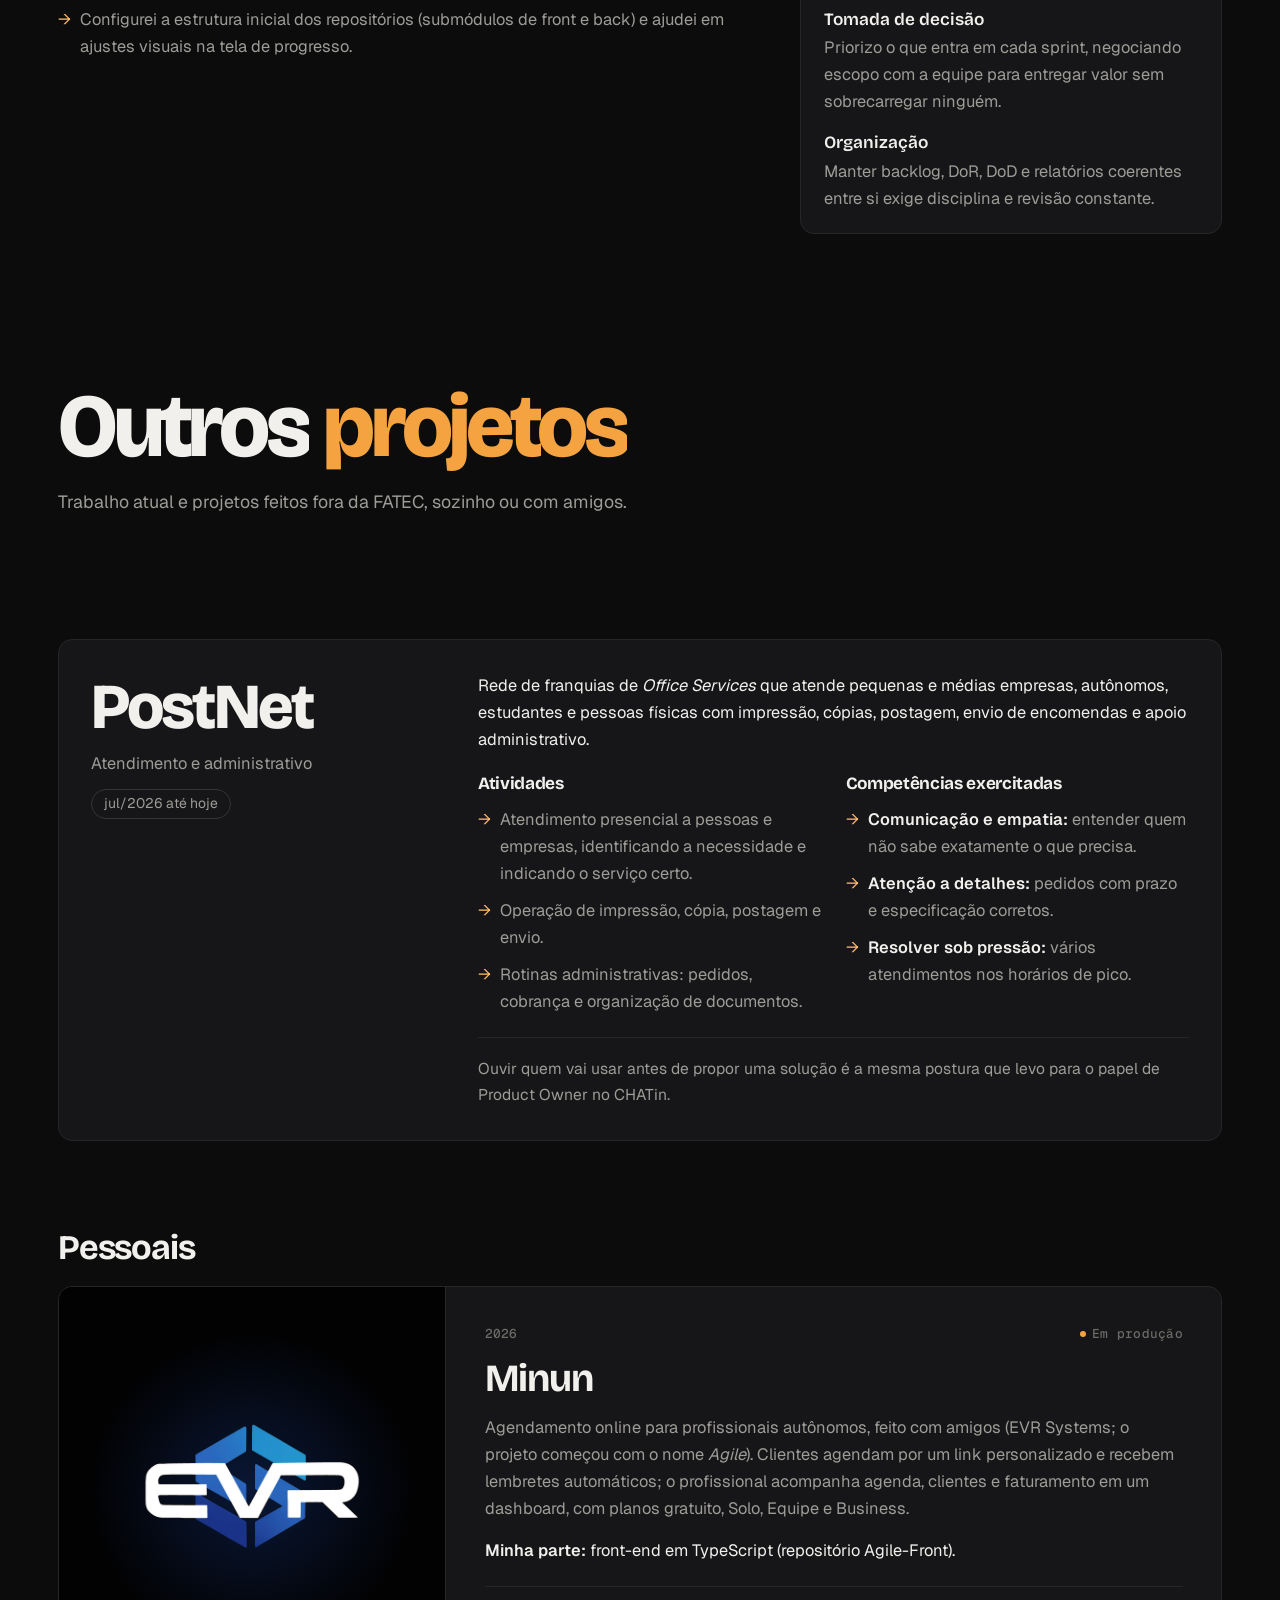
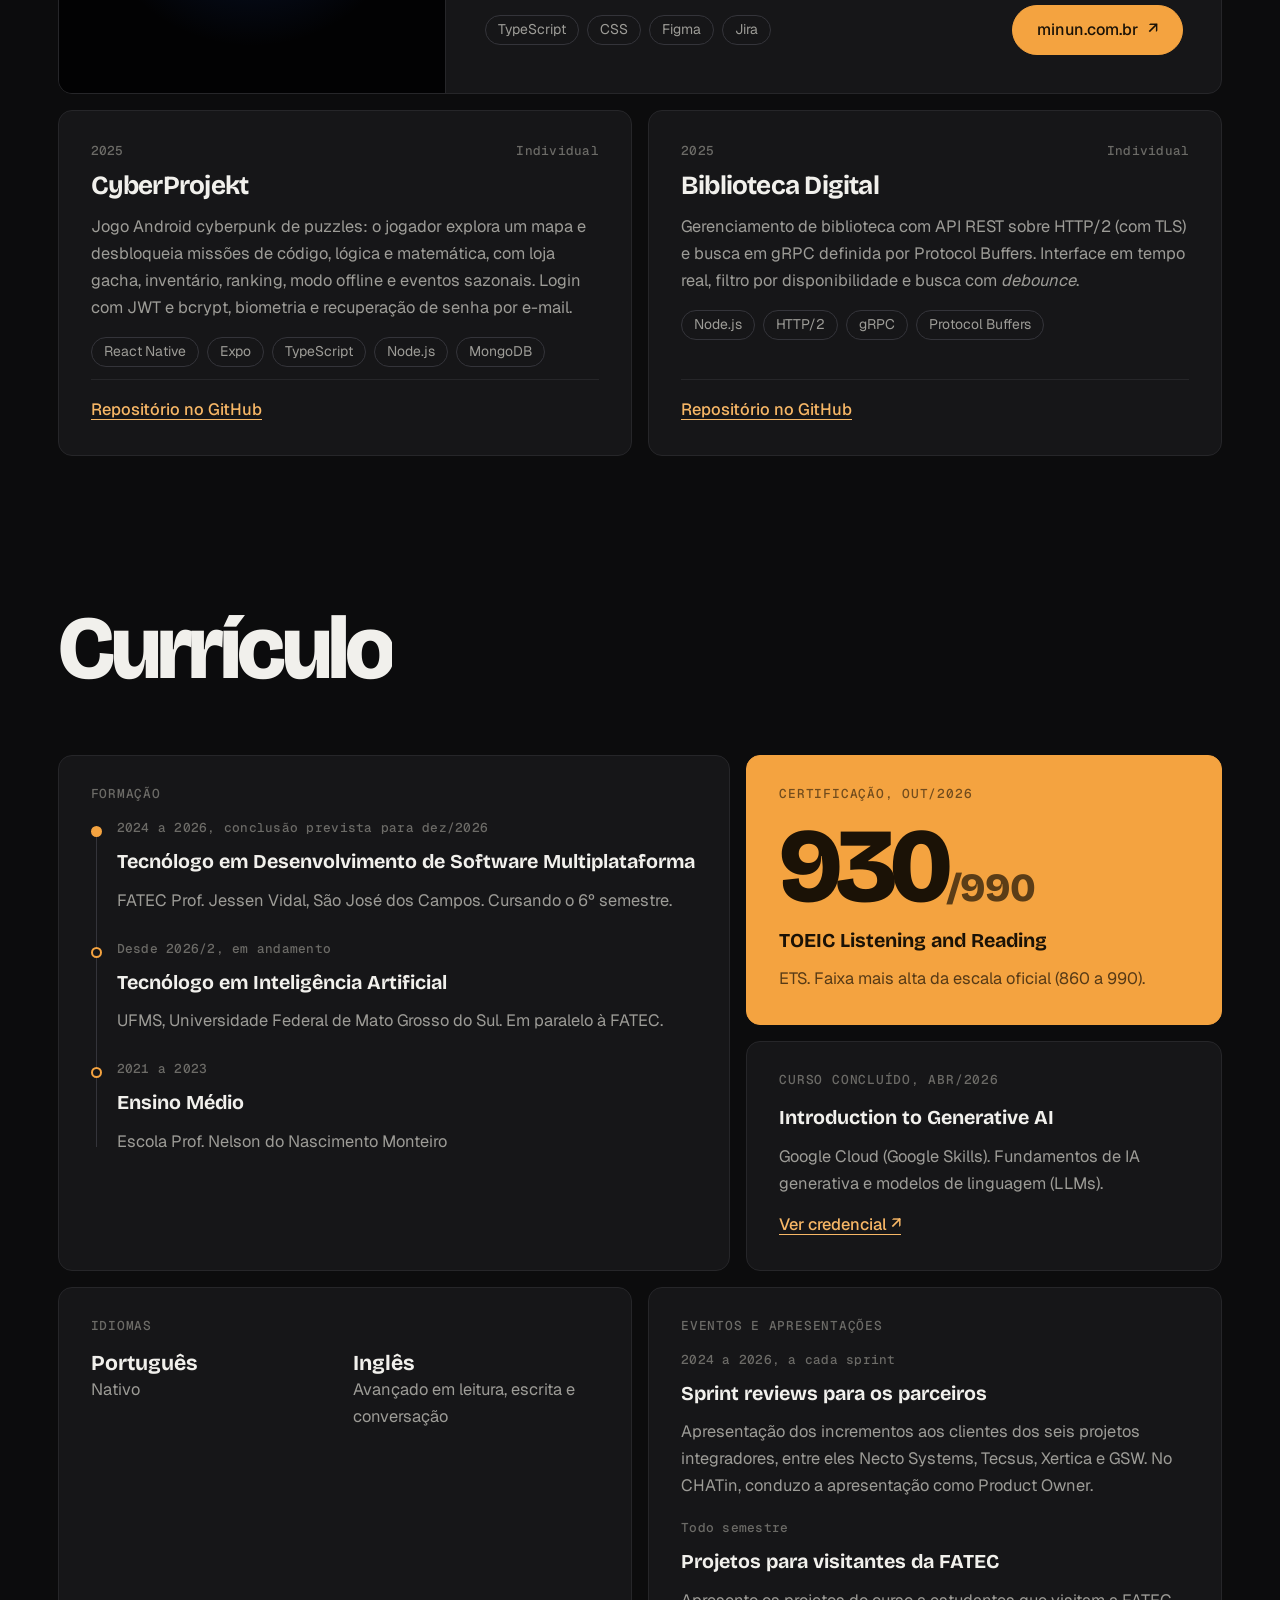
==== commit d41eb61f: "Redesenha o portfólio e atualiza a foto de perfil" ====
--- a/index.html
+++ b/index.html
@@ -3,19 +3,19 @@
 <head>
   <meta charset="utf-8">
   <meta name="viewport" content="width=device-width, initial-scale=1">
-  <title>João Vitor Rossi Ferreira — Portfólio Acadêmico | DSM FATEC SJC</title>
-  <meta name="description" content="Portfólio acadêmico de João Vitor Rossi Ferreira, estudante de Desenvolvimento de Software Multiplataforma na FATEC São José dos Campos: projetos integradores (API), experiência profissional, projetos pessoais e informações curriculares.">
+  <title>João Vitor Rossi Ferreira | Portfólio Acadêmico DSM FATEC SJC</title>
+  <meta name="description" content="Portfólio acadêmico de João Vitor Rossi Ferreira, desenvolvedor front-end e mobile em formação no curso de Desenvolvimento de Software Multiplataforma da FATEC São José dos Campos.">
   <meta name="author" content="João Vitor Rossi Ferreira">
-  <meta property="og:title" content="João Vitor Rossi Ferreira — Portfólio Acadêmico">
-  <meta property="og:description" content="Desenvolvedor front-end e mobile em formação — DSM, FATEC São José dos Campos.">
+  <meta property="og:title" content="João Vitor Rossi Ferreira | Portfólio Acadêmico">
+  <meta property="og:description" content="Desenvolvedor front-end e mobile em formação, DSM FATEC São José dos Campos.">
   <meta property="og:type" content="website">
-  <meta name="theme-color" content="#0c0d10">
+  <meta name="theme-color" content="#0c0c0d">
   <link rel="alternate" hreflang="pt-BR" href="index.html">
   <link rel="alternate" hreflang="en" href="en.html">
   <link rel="icon" href="assets/img/favicon.svg" type="image/svg+xml">
   <link rel="preconnect" href="https://fonts.googleapis.com">
   <link rel="preconnect" href="https://fonts.gstatic.com" crossorigin>
-  <link href="https://fonts.googleapis.com/css2?family=Geist:wght@400;500;600;700&family=Geist+Mono:wght@400;500&family=Instrument+Serif:ital@0;1&display=swap" rel="stylesheet">
+  <link href="https://fonts.googleapis.com/css2?family=Bricolage+Grotesque:opsz,wght@12..96,500..800&family=Geist:wght@400;500;600&family=Geist+Mono:wght@400;500;600&display=swap" rel="stylesheet">
   <link rel="stylesheet" href="assets/css/style.css">
   <script>
     document.documentElement.classList.add('js');
@@ -24,789 +24,813 @@
 </head>
 <body>
   <a class="skip-link" href="#conteudo">Pular para o conteúdo</a>
-  <div class="scroll-progress" id="scroll-progress" aria-hidden="true"></div>
-  <div class="grain" aria-hidden="true"></div>
-
-  <header class="site-header" id="site-header">
+  <div class="progress" aria-hidden="true"></div>
+
+  <header class="site-header">
     <div class="header-inner">
-      <a class="brand" href="#topo" aria-label="Início">
-        <span class="brand-mark" aria-hidden="true">JR</span>
-        <span class="brand-text">João Vitor Rossi Ferreira</span>
-      </a>
+      <a class="brand" href="#apresentacao" aria-label="João Vitor Rossi Ferreira, início">João Rossi<b>.</b></a>
       <nav class="main-nav" id="main-nav" aria-label="Navegação principal">
+        <span class="nav-pill" aria-hidden="true"></span>
         <ul>
           <li><a href="#apresentacao">Apresentação</a></li>
-          <li><a href="#projetos-api">Projetos Acadêmicos</a></li>
-          <li><a href="#outros-projetos">Outros Projetos</a></li>
+          <li><a href="#projetos-api">Projetos acadêmicos</a></li>
+          <li><a href="#outros-projetos">Outros projetos</a></li>
           <li><a href="#curriculo">Currículo</a></li>
           <li><a href="#contato">Contato</a></li>
         </ul>
       </nav>
       <div class="header-actions">
-        <a class="lang-btn" href="en.html" hreflang="en" lang="en" title="Read in English" aria-label="Read this portfolio in English"><span class="on" aria-hidden="true">PT</span><span aria-hidden="true">EN</span></a>
-        <button class="icon-btn" id="theme-toggle" type="button" aria-label="Alternar tema claro/escuro" title="Alternar tema">
-          <svg class="i-sun" viewBox="0 0 24 24" aria-hidden="true"><circle cx="12" cy="12" r="4"/><path d="M12 2v2M12 20v2M4.9 4.9l1.4 1.4M17.7 17.7l1.4 1.4M2 12h2M20 12h2M4.9 19.1l1.4-1.4M17.7 6.3l1.4-1.4"/></svg>
-          <svg class="i-moon" viewBox="0 0 24 24" aria-hidden="true"><path d="M21 12.8A9 9 0 1 1 11.2 3a7 7 0 0 0 9.8 9.8z"/></svg>
-        </button>
-        <button class="icon-btn menu-btn" id="menu-toggle" type="button" aria-label="Abrir menu" aria-expanded="false" aria-controls="main-nav">
-          <svg viewBox="0 0 24 24" aria-hidden="true"><path d="M4 7h16M4 12h16M4 17h16"/></svg>
-        </button>
+        <a class="pill-btn lang-btn" href="en.html" hreflang="en" title="Read in English" aria-label="Read this portfolio in English"><span class="on">PT</span><span lang="en">EN</span></a>
+        <button class="pill-btn" id="theme-toggle" type="button" aria-label="Alternar tema claro e escuro" data-dark="Escuro" data-light="Claro">Claro</button>
+        <button class="pill-btn menu-btn" id="menu-toggle" type="button" aria-expanded="false" aria-controls="main-nav">Menu</button>
       </div>
     </div>
   </header>
 
   <main id="conteudo">
-    <!-- ============ 1. APRESENTAÇÃO ============ -->
+    <!-- 1. APRESENTAÇÃO -->
     <section id="apresentacao" class="hero" aria-labelledby="titulo-apresentacao">
-      <span id="topo"></span>
-      <div class="hero-glow" aria-hidden="true"><span></span><span></span></div>
-      <div class="container hero-grid">
-        <div class="hero-text">
-          <p class="eyebrow hero-in" style="--d:0"><span class="pulse" aria-hidden="true"></span>Portfólio Acadêmico · DSM · FATEC SJC · 2026/2</p>
-          <h1 id="titulo-apresentacao" class="hero-in" style="--d:1">João Vitor <em>Rossi</em> Ferreira</h1>
-          <p class="hero-role hero-in" style="--d:2">Desenvolvedor <em>front-end</em> e <em>mobile</em> em formação. Transformo requisitos em interfaces claras, do protótipo no Figma à integração com a API.</p>
-          <dl class="hero-facts hero-in" style="--d:3">
-            <div><dt>Formação atual</dt><dd>Tecnólogo em Desenvolvimento de Software Multiplataforma — 6º semestre<br><span class="muted">FATEC Prof. Jessen Vidal, São José dos Campos · 2024 – 2026</span><br><span class="muted">+ Tecnólogo em Inteligência Artificial — UFMS · desde 2026/2</span></dd></div>
-            <div><dt>Atuação atual</dt><dd>PostNet — Atendimento / Administrativo<br><span class="muted">desde jul/2026</span></dd></div>
+      <canvas class="hero-dots" aria-hidden="true"></canvas>
+      <div class="hero-dots-fade" aria-hidden="true"></div>
+
+      <div class="wrap hero-stage">
+        <div class="hero-copy">
+          <p class="hero-kicker"><i aria-hidden="true"></i>Portfólio acadêmico, DSM FATEC SJC</p>
+          <h1 class="hero-name split" id="titulo-apresentacao">
+            <span class="mask" style="--i:0"><span>João Vitor</span></span>
+            <span class="mask" style="--i:1"><span><em>Rossi</em> Ferreira</span></span>
+          </h1>
+          <p class="hero-lead rv">Desenvolvedor <strong>front-end e mobile</strong> em formação. Transformo requisitos em interfaces claras, do protótipo no Figma à integração com a API.</p>
+          <dl class="hero-facts rv">
+            <div>
+              <dt>Formação atual</dt>
+              <dd><strong>Tecnólogo em Desenvolvimento de Software Multiplataforma, 6º semestre</strong><span>FATEC Prof. Jessen Vidal, São José dos Campos. 2024 a 2026.</span><span>E Tecnólogo em Inteligência Artificial na UFMS, desde 2026/2.</span></dd>
+            </div>
+            <div>
+              <dt>Atuação atual</dt>
+              <dd><strong>PostNet, atendimento e administrativo</strong><span>Desde jul/2026.</span></dd>
+            </div>
           </dl>
-          <div class="hero-cta hero-in" style="--d:4">
-            <a class="btn btn-primary" href="#projetos-api">Ver projetos <span aria-hidden="true">→</span></a>
-            <a class="btn" href="https://www.linkedin.com/in/jo%C3%A3o-rossi-7311a0301" target="_blank" rel="noopener">LinkedIn</a>
-            <a class="btn" href="https://github.com/joaorossiferreira" target="_blank" rel="noopener">GitHub</a>
+          <div class="hero-cta rv">
+            <a class="btn btn-primary magnetic" href="#projetos-api">Ver projetos <span class="arr" aria-hidden="true">→</span></a>
+            <a class="btn magnetic" href="https://www.linkedin.com/in/jo%C3%A3o-rossi-7311a0301" target="_blank" rel="noopener">LinkedIn <span class="arr" aria-hidden="true">↗</span></a>
+            <a class="btn magnetic" href="https://github.com/joaorossiferreira" target="_blank" rel="noopener">GitHub <span class="arr" aria-hidden="true">↗</span></a>
           </div>
         </div>
-        <div class="hero-photo hero-in" style="--d:2">
-          <div class="photo-frame">
-            <img src="assets/img/foto.jpg" alt="Foto de João Vitor Rossi Ferreira" width="320" height="400"
-                 onerror="this.hidden=true;this.nextElementSibling.hidden=false">
-            <div class="photo-fallback" hidden aria-hidden="true">JR</div>
-          </div>
-          <p class="photo-tag"><span class="pulse" aria-hidden="true"></span>6º semestre · DSM · FATEC SJC</p>
+        <figure class="hero-photo">
+          <div class="frame"><img src="assets/img/foto.jpg" alt="Foto de João Vitor Rossi Ferreira" width="320" height="400"></div>
+          <figcaption class="photo-tag"><i aria-hidden="true"></i>6º semestre, DSM FATEC SJC</figcaption>
+        </figure>
+      </div>
+
+      <div class="tapes" aria-hidden="true">
+        <div class="tape tape-a"><div class="tape-track"><span>React</span><span>TypeScript</span><span>Next.js</span><span>Tailwind CSS</span><span>Flutter</span><span>React Native</span><span>Node.js</span><span>Python</span><span>FastAPI</span><span>PostgreSQL</span><span>MongoDB</span><span>Figma</span></div></div>
+        <div class="tape tape-b"><div class="tape-track"><span>Docker</span><span>GitHub Actions</span><span>Jest</span><span>Prisma</span><span>Spring Boot</span><span>Git</span><span>Jira</span><span>Scrum</span><span>UI/UX</span><span>APIs REST</span><span>IA aplicada</span><span>Dart</span><span>Expo</span><span>gRPC</span></div></div>
+      </div>
+
+      <div class="wrap">
+        <div class="about">
+          <article class="cell c-sobre rv">
+            <p class="cell-label">Sobre mim</p>
+            <p>Curso Desenvolvimento de Software Multiplataforma na FATEC São José dos Campos desde 2024. Nos seis projetos integradores (API), trabalhei principalmente no <strong>front-end web</strong> com React e TypeScript e no <strong>mobile</strong> com Flutter, ligando as telas a APIs REST em Java, Node.js e Python.</p>
+            <p class="muted">Também fui Scrum Master no 2º semestre e sou Product Owner no 6º. Gosto de entender o problema de quem vai usar o sistema antes de escrever a primeira linha de código.</p>
+          </article>
+          <article class="cell c-obj rv">
+            <p class="cell-label">Objetivos</p>
+            <div class="goal">
+              <h4>Acadêmico</h4>
+              <p>Concluir a FATEC em 2026/2 entregando o CHATin, aprofundar IA no curso da UFMS e estudar arquitetura de software e testes automatizados.</p>
+            </div>
+            <div class="goal">
+              <h4>Profissional</h4>
+              <p>Atuar como desenvolvedor front-end e mobile, evoluindo para full stack, em produtos com boa experiência de uso e uso responsável de IA.</p>
+            </div>
+          </article>
+          <article class="cell c-int rv">
+            <p class="cell-label">Áreas de interesse</p>
+            <ul class="interests">
+              <li>Front-end</li>
+              <li>Apps mobile</li>
+              <li>UI/UX e prototipação</li>
+              <li>IA aplicada a produtos</li>
+              <li>IoT e dados em tempo real</li>
+              <li>Gestão ágil de produto</li>
+            </ul>
+          </article>
+        </div>
+
+        <!-- Competências técnicas com níveis (Observação 2 do roteiro) -->
+        <div class="stack" id="stack">
+          <div class="stack-top">
+            <div>
+              <h2 class="stack-title split">O que eu uso</h2>
+              <p class="scale-note">Autoavaliação pelo uso real nos projetos, de 1 (ouvi falar) a 5 (fluente).</p>
+            </div>
+            <ol class="scale" aria-label="Escala de níveis">
+              <li><b>1</b>Ouvi falar</li>
+              <li><b>2</b>Utilizador básico</li>
+              <li><b>3</b>Desenvolvedor autônomo</li>
+              <li><b>4</b>Avançado</li>
+              <li><b>5</b>Fluente</li>
+            </ol>
+          </div>
+          <div class="tabs" role="tablist" aria-label="Categorias de tecnologias">
+            <button class="tab" role="tab" id="tab-front" aria-controls="panel-front" aria-selected="true" type="button">Front-end e mobile</button>
+            <button class="tab" role="tab" id="tab-back" aria-controls="panel-back" aria-selected="false" tabindex="-1" type="button">Back-end e dados</button>
+            <button class="tab" role="tab" id="tab-tools" aria-controls="panel-tools" aria-selected="false" tabindex="-1" type="button">Ferramentas e processo</button>
+          </div>
+          <ul class="skills tab-panel" id="panel-front" role="tabpanel" aria-labelledby="tab-front">
+            <li class="skill"><div class="skill-top"><span class="skill-name">React</span><span class="skill-lvl">4/5</span></div><div class="meter" data-l="4" role="img" aria-label="Nível 4 de 5"><i></i><i></i><i></i><i></i><i></i></div><p class="skill-where"><b>Avançado.</b> ProStock, NectoPoint, SkyTrack</p></li>
+            <li class="skill"><div class="skill-top"><span class="skill-name">TypeScript</span><span class="skill-lvl">4/5</span></div><div class="meter" data-l="4" role="img" aria-label="Nível 4 de 5"><i></i><i></i><i></i><i></i><i></i></div><p class="skill-where"><b>Avançado.</b> NectoPoint, SkyTrack, CyberProjekt</p></li>
+            <li class="skill"><div class="skill-top"><span class="skill-name">HTML e CSS</span><span class="skill-lvl">4/5</span></div><div class="meter" data-l="4" role="img" aria-label="Nível 4 de 5"><i></i><i></i><i></i><i></i><i></i></div><p class="skill-where"><b>Avançado.</b> Todos os projetos web</p></li>
+            <li class="skill"><div class="skill-top"><span class="skill-name">Tailwind CSS</span><span class="skill-lvl">4/5</span></div><div class="meter" data-l="4" role="img" aria-label="Nível 4 de 5"><i></i><i></i><i></i><i></i><i></i></div><p class="skill-where"><b>Avançado.</b> ProStock, NectoPoint, SkyTrack</p></li>
+            <li class="skill"><div class="skill-top"><span class="skill-name">JavaScript</span><span class="skill-lvl">4/5</span></div><div class="meter" data-l="4" role="img" aria-label="Nível 4 de 5"><i></i><i></i><i></i><i></i><i></i></div><p class="skill-where"><b>Avançado.</b> Smart Farming, Biblioteca Digital</p></li>
+            <li class="skill"><div class="skill-top"><span class="skill-name">Flutter e Dart</span><span class="skill-lvl">4/5</span></div><div class="meter" data-l="4" role="img" aria-label="Nível 4 de 5"><i></i><i></i><i></i><i></i><i></i></div><p class="skill-where"><b>Avançado.</b> Themis</p></li>
+            <li class="skill"><div class="skill-top"><span class="skill-name">React Native e Expo</span><span class="skill-lvl">4/5</span></div><div class="meter" data-l="4" role="img" aria-label="Nível 4 de 5"><i></i><i></i><i></i><i></i><i></i></div><p class="skill-where"><b>Avançado.</b> CyberProjekt</p></li>
+            <li class="skill"><div class="skill-top"><span class="skill-name">Next.js</span><span class="skill-lvl">4/5</span></div><div class="meter" data-l="4" role="img" aria-label="Nível 4 de 5"><i></i><i></i><i></i><i></i><i></i></div><p class="skill-where"><b>Avançado.</b> CHATin</p></li>
+          </ul>
+          <ul class="skills tab-panel" id="panel-back" role="tabpanel" aria-labelledby="tab-back" hidden>
+            <li class="skill"><div class="skill-top"><span class="skill-name">Node.js e Prisma</span><span class="skill-lvl">4/5</span></div><div class="meter" data-l="4" role="img" aria-label="Nível 4 de 5"><i></i><i></i><i></i><i></i><i></i></div><p class="skill-where"><b>Avançado.</b> ProStock, SkyTrack, CyberProjekt</p></li>
+            <li class="skill"><div class="skill-top"><span class="skill-name">Python</span><span class="skill-lvl">4/5</span></div><div class="meter" data-l="4" role="img" aria-label="Nível 4 de 5"><i></i><i></i><i></i><i></i><i></i></div><p class="skill-where"><b>Avançado.</b> Smart Farming, Z-Score, Agente de IA</p></li>
+            <li class="skill"><div class="skill-top"><span class="skill-name">SQL (MySQL e PostgreSQL)</span><span class="skill-lvl">4/5</span></div><div class="meter" data-l="4" role="img" aria-label="Nível 4 de 5"><i></i><i></i><i></i><i></i><i></i></div><p class="skill-where"><b>Avançado.</b> Smart Farming, SkyTrack, CHATin</p></li>
+            <li class="skill"><div class="skill-top"><span class="skill-name">MongoDB</span><span class="skill-lvl">4/5</span></div><div class="meter" data-l="4" role="img" aria-label="Nível 4 de 5"><i></i><i></i><i></i><i></i><i></i></div><p class="skill-where"><b>Avançado.</b> SkyTrack, CyberProjekt</p></li>
+            <li class="skill"><div class="skill-top"><span class="skill-name">FastAPI e Flask</span><span class="skill-lvl">2/5</span></div><div class="meter" data-l="2" role="img" aria-label="Nível 2 de 5"><i></i><i></i><i></i><i></i><i></i></div><p class="skill-where"><b>Utilizador básico.</b> Smart Farming, Themis</p></li>
+            <li class="skill"><div class="skill-top"><span class="skill-name">Java e Spring Boot</span><span class="skill-lvl">2/5</span></div><div class="meter" data-l="2" role="img" aria-label="Nível 2 de 5"><i></i><i></i><i></i><i></i><i></i></div><p class="skill-where"><b>Utilizador básico.</b> NectoPoint (integração)</p></li>
+            <li class="skill"><div class="skill-top"><span class="skill-name">gRPC e HTTP/2</span><span class="skill-lvl">2/5</span></div><div class="meter" data-l="2" role="img" aria-label="Nível 2 de 5"><i></i><i></i><i></i><i></i><i></i></div><p class="skill-where"><b>Utilizador básico.</b> Biblioteca Digital</p></li>
+            <li class="skill"><div class="skill-top"><span class="skill-name">Power BI e Orange</span><span class="skill-lvl">2/5</span></div><div class="meter" data-l="2" role="img" aria-label="Nível 2 de 5"><i></i><i></i><i></i><i></i><i></i></div><p class="skill-where"><b>Utilizador básico.</b> Análise de dados</p></li>
+          </ul>
+          <ul class="skills tab-panel" id="panel-tools" role="tabpanel" aria-labelledby="tab-tools" hidden>
+            <li class="skill"><div class="skill-top"><span class="skill-name">Git e GitHub</span><span class="skill-lvl">4/5</span></div><div class="meter" data-l="4" role="img" aria-label="Nível 4 de 5"><i></i><i></i><i></i><i></i><i></i></div><p class="skill-where"><b>Avançado.</b> Todos os projetos</p></li>
+            <li class="skill"><div class="skill-top"><span class="skill-name">Scrum e Jira</span><span class="skill-lvl">4/5</span></div><div class="meter" data-l="4" role="img" aria-label="Nível 4 de 5"><i></i><i></i><i></i><i></i><i></i></div><p class="skill-where"><b>Avançado.</b> Scrum Master (ProStock), PO (CHATin)</p></li>
+            <li class="skill"><div class="skill-top"><span class="skill-name">Figma</span><span class="skill-lvl">4/5</span></div><div class="meter" data-l="4" role="img" aria-label="Nível 4 de 5"><i></i><i></i><i></i><i></i><i></i></div><p class="skill-where"><b>Avançado.</b> Protótipos de todas as APIs</p></li>
+            <li class="skill"><div class="skill-top"><span class="skill-name">GitHub Actions</span><span class="skill-lvl">3/5</span></div><div class="meter" data-l="3" role="img" aria-label="Nível 3 de 5"><i></i><i></i><i></i><i></i><i></i></div><p class="skill-where"><b>Desenvolvedor autônomo.</b> SkyTrack, Security Testing</p></li>
+            <li class="skill"><div class="skill-top"><span class="skill-name">Docker</span><span class="skill-lvl">3/5</span></div><div class="meter" data-l="3" role="img" aria-label="Nível 3 de 5"><i></i><i></i><i></i><i></i><i></i></div><p class="skill-where"><b>Desenvolvedor autônomo.</b> Smart Farming, Themis</p></li>
+            <li class="skill"><div class="skill-top"><span class="skill-name">Jest</span><span class="skill-lvl">2/5</span></div><div class="meter" data-l="2" role="img" aria-label="Nível 2 de 5"><i></i><i></i><i></i><i></i><i></i></div><p class="skill-where"><b>Utilizador básico.</b> SkyTrack</p></li>
+          </ul>
         </div>
       </div>
-
-      <div class="container">
-        <ul class="stats" aria-label="Resumo da trajetória">
-          <li><strong data-count="6">6</strong><span>projetos integradores (API) entregues ou em andamento</span></li>
-          <li><strong data-count="4">4</strong><span>empresas parceiras reais: Necto Systems, Tecsus, Xertica e GSW</span></li>
-          <li><strong data-count="3">3</strong><span>papéis Scrum exercidos: Dev Team, Scrum Master e Product Owner</span></li>
-          <li><strong data-count="3">3</strong><span>anos de formação prática com metodologia ágil (2024 – 2026)</span></li>
-        </ul>
-      </div>
-
-      <div class="marquee" aria-label="Tecnologias com que trabalhei">
-        <ul class="marquee-track">
-          <li>React</li><li>TypeScript</li><li>Flutter</li><li>Next.js</li><li>Tailwind CSS</li><li>Node.js</li><li>Python</li><li>FastAPI</li><li>PostgreSQL</li><li>MongoDB</li><li>Figma</li><li>GitHub Actions</li><li>Scrum</li>
-        </ul>
-        <ul class="marquee-track" aria-hidden="true">
-          <li>React</li><li>TypeScript</li><li>Flutter</li><li>Next.js</li><li>Tailwind CSS</li><li>Node.js</li><li>Python</li><li>FastAPI</li><li>PostgreSQL</li><li>MongoDB</li><li>Figma</li><li>GitHub Actions</li><li>Scrum</li>
-        </ul>
-      </div>
-
-      <div class="container about-grid">
-        <article class="panel">
-          <h2 class="panel-title">Sobre mim</h2>
-          <p>Curso Desenvolvimento de Software Multiplataforma na FATEC São José dos Campos desde 2024. Ao longo de seis projetos integradores (API), trabalhei principalmente no <strong>front-end web (React + TypeScript)</strong> e no <strong>mobile (Flutter)</strong>, integrando interfaces a APIs REST construídas em Java, Node.js e Python. Exerci também os papéis de <strong>Scrum Master</strong> (2º semestre) e <strong>Product Owner</strong> (6º semestre), o que me deu visão de produto além do código.</p>
-          <p>Gosto de transformar requisitos confusos em telas claras e funcionais, e de entender o problema do usuário antes de escrever a primeira linha de código.</p>
+    </section>
+
+    <!-- 2.1 PROJETOS ACADÊMICOS (API) -->
+    <section id="projetos-api" class="section" aria-labelledby="titulo-api">
+      <div class="wrap">
+        <header class="sec-head">
+          <h2 class="sec-title split" id="titulo-api">Projetos <em>acadêmicos</em></h2>
+          <p class="sec-intro rv">Seis semestres, seis parceiros reais, uma equipe Scrum por projeto. A linha do tempo acompanha a leitura e leva direto a cada semestre. Os repositórios apontam para a cópia (fork) na minha conta.</p>
+        </header>
+
+        <nav class="tl rv" aria-label="Linha do tempo dos projetos integradores">
+          <a class="tl-item" href="#api-1"><span class="tl-sem">1º sem. 2024/1</span><span class="tl-name">Smart Farming</span><span class="tl-role">Dev Team</span></a>
+          <a class="tl-item" href="#api-2"><span class="tl-sem">2º sem. 2024/2</span><span class="tl-name">ProStock</span><span class="tl-role">Scrum Master</span></a>
+          <a class="tl-item" href="#api-3"><span class="tl-sem">3º sem. 2025/1</span><span class="tl-name">NectoPoint</span><span class="tl-role">Dev Team, front-end</span></a>
+          <a class="tl-item" href="#api-4"><span class="tl-sem">4º sem. 2025/2</span><span class="tl-name">SkyTrack</span><span class="tl-role">Dev Team, front-end</span></a>
+          <a class="tl-item" href="#api-5"><span class="tl-sem">5º sem. 2026/1</span><span class="tl-name">Themis</span><span class="tl-role">Dev Team, mobile</span></a>
+          <a class="tl-item" href="#api-6"><span class="tl-sem">6º sem. 2026/2</span><span class="tl-name">CHATin</span><span class="tl-role">Product Owner</span></a>
+        </nav>
+
+        <article class="project" id="api-1" aria-labelledby="api-1-t">
+          <div class="project-inner">
+            <header class="m-head">
+              <div>
+                <p class="when">1º semestre, 2024/1</p>
+                <h3 class="m-title" id="api-1-t">Smart Farming</h3>
+                <p class="m-sub">Monitoramento de estufa</p>
+              </div>
+              <div class="m-links">
+                <a class="btn btn-primary" href="https://github.com/joaorossiferreira/Projeto-Smart-Farming" target="_blank" rel="noopener">Repositório (cópia pessoal) <span class="arr" aria-hidden="true">↗</span></a>
+                <a class="link" href="https://github.com/CyberScrums/Projeto-Smart-Farming" target="_blank" rel="noopener">Original da equipe</a>
+              </div>
+            </header>
+            <dl class="m-facts">
+              <div><dt>Parceiro</dt><dd>Equipe Inove, Manufatura Avançada (FATEC SJC)</dd></div>
+              <div><dt>Meu papel</dt><dd>Dev Team</dd></div>
+              <div><dt>Período</dt><dd>mar a jun/2024</dd></div>
+              <div><dt>Situação</dt><dd>Concluído, 4 de 4 sprints</dd></div>
+            </dl>
+            <figure class="m-shot">
+              <img src="assets/img/smartfarming.webp" alt="Telas do Smart Farming: médias dos sensores e gráficos por variável" loading="lazy" width="2400" height="1200">
+              <figcaption>Telas reais do MVP final. <a class="link" href="assets/media/smartfarming.gif" target="_blank" rel="noopener">Ver demonstração animada</a></figcaption>
+            </figure>
+            <div class="m-body">
+              <div class="m-main">
+                <section class="m-block">
+                  <h4>Problema</h4>
+                  <p>A equipe parceira coletava dados de sensores de uma estufa (temperatura, umidade do solo e do ar, volume de água), mas tratava e analisava tudo à mão em planilhas. O processo era lento, sujeito a erro e não permitia perceber rápido quando uma condição saía da faixa ideal para o cultivo.</p>
+                </section>
+                <section class="m-block">
+                  <h4>Solução desenvolvida</h4>
+                  <p>Site que recebe os arquivos gerados pelos sensores, armazena as leituras em banco de dados e as trata automaticamente, exibindo gráficos por variável, tabela de dados, médias, filtro por período e alertas quando os valores passam dos limites definidos.</p>
+                </section>
+                <section class="m-block">
+                  <h4>Contribuições pessoais</h4>
+                  <ul class="bullets">
+                    <li>Configuração do ambiente virtual Flask usado pela equipe.</li>
+                    <li>Arquitetura de informação e prototipação das telas no Figma.</li>
+                    <li>Interfaces com os gráficos dos sensores e apresentação dos dados de forma fácil de ler.</li>
+                    <li>Apoio ao sistema de alertas por limites predefinidos.</li>
+                  </ul>
+                </section>
+              </div>
+              <aside class="m-side">
+                <section class="m-block">
+                  <h4>Tecnologias</h4>
+                  <ul class="tech"><li class="chip">Python</li><li class="chip">Flask</li><li class="chip">Pandas</li><li class="chip">MySQL</li><li class="chip">HTML</li><li class="chip">CSS</li><li class="chip">Bootstrap</li><li class="chip">JavaScript</li><li class="chip">Figma</li></ul>
+                </section>
+                <section class="m-block">
+                  <h4>Hard skills</h4>
+                  <p class="lvl-cap">Nível atual, de 1 a 5</p>
+                  <ul class="lvl-list">
+                    <li><span class="lvl-name">HTML e CSS</span><span class="meter" data-l="4" role="img" aria-label="Nível 4 de 5"><i></i><i></i><i></i><i></i><i></i></span><span class="skill-lvl">4/5, avançado</span></li>
+                    <li><span class="lvl-name">Python</span><span class="meter" data-l="4" role="img" aria-label="Nível 4 de 5"><i></i><i></i><i></i><i></i><i></i></span><span class="skill-lvl">4/5, avançado</span></li>
+                    <li><span class="lvl-name">Flask</span><span class="meter" data-l="2" role="img" aria-label="Nível 2 de 5"><i></i><i></i><i></i><i></i><i></i></span><span class="skill-lvl">2/5, utilizador básico</span></li>
+                  </ul>
+                  <ul class="bullets">
+                    <li>Fundamentos de HTML, CSS e JavaScript.</li>
+                    <li>Back-end simples em Python com Flask e dados com Pandas.</li>
+                    <li>Versionamento com Git e GitHub em equipe.</li>
+                  </ul>
+                </section>
+                <section class="m-block">
+                  <h4>Soft skills</h4>
+                  <dl class="soft">
+                    <dt>Autonomia</dt><dd>Pesquisei sozinho bibliotecas de gráficos e formas de apresentar os dados, já que tudo era novo para mim.</dd>
+                    <dt>Criatividade</dt><dd>Busquei formas visuais simples para que dados técnicos fossem entendidos rapidamente.</dd>
+                    <dt>Adaptação ao Scrum</dt><dd>Primeiro contato com sprints, backlog e entregas incrementais.</dd>
+                  </dl>
+                </section>
+              </aside>
+            </div>
+          </div>
         </article>
-        <article class="panel">
-          <h2 class="panel-title">Objetivos</h2>
-          <h3 class="mini-title">Acadêmico</h3>
-          <p>Concluir a FATEC em 2026/2 entregando a API do 6º semestre (CHATin) e aprofundar a formação em IA no Curso Superior de Tecnologia em Inteligência Artificial da UFMS, iniciado em 2026/2, além de estudar arquitetura de software e testes automatizados.</p>
-          <h3 class="mini-title">Profissional</h3>
-          <p>Atuar como <strong>desenvolvedor front-end / mobile</strong>, evoluindo para full stack, em produtos que exijam boa experiência de uso, integração com APIs e uso responsável de IA.</p>
+
+        <article class="project" id="api-2" aria-labelledby="api-2-t">
+          <div class="project-inner">
+            <header class="m-head">
+              <div>
+                <p class="when">2º semestre, 2024/2</p>
+                <h3 class="m-title" id="api-2-t">ProStock</h3>
+                <p class="m-sub">Controle de estoque</p>
+              </div>
+              <div class="m-links">
+                <a class="btn btn-primary" href="https://github.com/joaorossiferreira/API_2Semestre" target="_blank" rel="noopener">Repositório (cópia pessoal) <span class="arr" aria-hidden="true">↗</span></a>
+                <a class="link" href="https://github.com/EquipeSkyfall/API_2Semestre" target="_blank" rel="noopener">Original da equipe</a>
+              </div>
+            </header>
+            <dl class="m-facts">
+              <div><dt>Parceiro</dt><dd>Prof. Claudio Lima (cliente acadêmico)</dd></div>
+              <div><dt>Meu papel</dt><dd>Scrum Master</dd></div>
+              <div><dt>Período</dt><dd>set a dez/2024</dd></div>
+              <div><dt>Situação</dt><dd>Concluído, 4 de 4 sprints</dd></div>
+            </dl>
+            <figure class="m-shot">
+              <img src="assets/img/prostock.webp" alt="Telas do ProStock: cadastro de fornecedores e lista de produtos com painel de detalhes" loading="lazy" width="2400" height="1200">
+              <figcaption>Telas reais do MVP final. <a class="link" href="assets/media/prostock.mp4" target="_blank" rel="noopener">Ver demonstração em vídeo (3 min)</a></figcaption>
+            </figure>
+            <div class="m-body">
+              <div class="m-main">
+                <section class="m-block">
+                  <h4>Problema</h4>
+                  <p>O controle de estoque feito à mão gerava erros de registro e perda de rastreabilidade. Sem um sistema central, entradas, saídas, fornecedores e locais de armazenamento ficavam desconectados, não havia aviso de estoque mínimo nem de validade próxima, e as compras eram decididas sem dados confiáveis.</p>
+                </section>
+                <section class="m-block">
+                  <h4>Solução desenvolvida</h4>
+                  <p>Sistema web de gestão de estoque com cadastro de usuários e produtos, categorias hierárquicas, entradas e saídas, fornecedores, setores e locais de armazenamento, notificações automáticas de estoque mínimo e de vencimento próximo, e relatórios de apoio à compra.</p>
+                </section>
+                <section class="m-block">
+                  <h4>Contribuições pessoais</h4>
+                  <ul class="bullets">
+                    <li>Como <strong>Scrum Master</strong>, conduzi planning, dailies, review e retrospectiva e acompanhei as tarefas no Jira.</li>
+                    <li>Distribuí as tarefas entre front e back e removi impedimentos técnicos da equipe.</li>
+                    <li>Organizei a documentação das sprints no repositório.</li>
+                    <li>Participei das telas de CRUD no front (React e TypeScript) integradas à API em Node.js com Prisma.</li>
+                  </ul>
+                </section>
+              </div>
+              <aside class="m-side">
+                <section class="m-block">
+                  <h4>Tecnologias</h4>
+                  <ul class="tech"><li class="chip">React</li><li class="chip">TypeScript</li><li class="chip">Tailwind CSS</li><li class="chip">Node.js</li><li class="chip">Prisma</li><li class="chip">Figma</li><li class="chip">Jira</li></ul>
+                </section>
+                <section class="m-block">
+                  <h4>Hard skills</h4>
+                  <p class="lvl-cap">Nível atual, de 1 a 5</p>
+                  <ul class="lvl-list">
+                    <li><span class="lvl-name">Scrum e Jira</span><span class="meter" data-l="4" role="img" aria-label="Nível 4 de 5"><i></i><i></i><i></i><i></i><i></i></span><span class="skill-lvl">4/5, avançado</span></li>
+                    <li><span class="lvl-name">Node.js e Prisma</span><span class="meter" data-l="4" role="img" aria-label="Nível 4 de 5"><i></i><i></i><i></i><i></i><i></i></span><span class="skill-lvl">4/5, avançado</span></li>
+                  </ul>
+                  <ul class="bullets">
+                    <li>Primeiro contato com React, TypeScript e Tailwind em um projeto real.</li>
+                    <li>Operações CRUD integradas a uma API REST com ORM.</li>
+                    <li>Gestão de backlog e sprints no Jira.</li>
+                  </ul>
+                </section>
+                <section class="m-block">
+                  <h4>Soft skills</h4>
+                  <dl class="soft">
+                    <dt>Liderança</dt><dd>Distribuí as tarefas de forma equilibrada e acompanhei o progresso diário, com reuniões curtas e objetivas.</dd>
+                    <dt>Organização</dt><dd>Dividi o projeto em módulos para que front e back trabalhassem em paralelo.</dd>
+                    <dt>Mediação</dt><dd>Como facilitador, equilibrei prazos e opiniões diferentes dentro da equipe.</dd>
+                  </dl>
+                </section>
+              </aside>
+            </div>
+          </div>
         </article>
-        <article class="panel">
-          <h2 class="panel-title">Áreas de interesse</h2>
-          <ul class="chips" aria-label="Áreas de interesse">
-            <li>Desenvolvimento Front-end</li>
-            <li>Aplicativos Mobile (Flutter / React Native)</li>
-            <li>UI/UX e prototipação</li>
-            <li>IA aplicada a produtos (LLMs)</li>
-            <li>IoT e dados em tempo real</li>
-            <li>Gestão ágil de produto</li>
-          </ul>
+
+        <article class="project" id="api-3" aria-labelledby="api-3-t">
+          <div class="project-inner">
+            <header class="m-head">
+              <div>
+                <p class="when">3º semestre, 2025/1</p>
+                <h3 class="m-title" id="api-3-t">NectoPoint</h3>
+                <p class="m-sub">Gestão de ponto eletrônico</p>
+              </div>
+              <div class="m-links">
+                <a class="btn btn-primary" href="https://github.com/joaorossiferreira/nectopoint" target="_blank" rel="noopener">Repositório (cópia pessoal) <span class="arr" aria-hidden="true">↗</span></a>
+                <a class="link" href="https://github.com/joaorossiferreira/nectopoint-front" target="_blank" rel="noopener">Front-end</a>
+                <a class="link" href="https://github.com/joaorossiferreira/nectopoint-back" target="_blank" rel="noopener">Back-end</a>
+                <a class="link" href="https://github.com/Equipe-Skyfall/nectopoint" target="_blank" rel="noopener">Original da equipe</a>
+              </div>
+            </header>
+            <dl class="m-facts">
+              <div><dt>Empresa parceira</dt><dd>Necto Systems</dd></div>
+              <div><dt>Meu papel</dt><dd>Dev Team, front-end</dd></div>
+              <div><dt>Período</dt><dd>mar a mai/2025</dd></div>
+              <div><dt>Situação</dt><dd>Concluído, 3 de 3 sprints</dd></div>
+            </dl>
+            <figure class="m-shot">
+              <img src="assets/img/nectopoint.webp" alt="Telas do NectoPoint: registro de ponto e formulário de solicitações" loading="lazy" width="2400" height="1200">
+              <figcaption>Registro de ponto e o módulo de Solicitações, que eu desenvolvi. Capturadas rodando o projeto localmente com dados fictícios.</figcaption>
+            </figure>
+            <div class="m-body">
+              <div class="m-main">
+                <section class="m-block">
+                  <h4>Problema</h4>
+                  <p>O registro manual de ponto gerava erros e inconsistências nas horas trabalhadas, e não havia um lugar único para tratar horas extras, férias, folgas e justificativas de ausência. Os pedidos dos colaboradores e as aprovações dos gestores ficavam dispersos, e decisões sobre banco de horas e escalas eram tomadas sem dados confiáveis.</p>
+                </section>
+                <section class="m-block">
+                  <h4>Solução desenvolvida</h4>
+                  <p>Sistema web de controle de ponto. O colaborador registra entrada, saída e intervalos, consulta o histórico e abre solicitações (férias, folga, hora extra, abono com atestado e ajuste de ponto). O gestor aprova ou reprova, ajusta marcações e acompanha relatórios de horas extras e ausências, com cálculo automático conforme a CLT.</p>
+                </section>
+                <section class="m-block">
+                  <h4>Contribuições pessoais</h4>
+                  <ul class="bullets">
+                    <li>Prototipação no Figma e <strong>barra de navegação</strong> adaptada a cada perfil (colaborador e gestor).</li>
+                    <li>Módulo completo de <strong>Solicitações</strong>: férias, folga, hora extra e abono, com <strong>anexo de arquivos</strong>.</li>
+                    <li>Fluxo de <strong>aprovação de solicitações</strong> pelo gestor.</li>
+                    <li><strong>Edição de ponto</strong>, inclusive para turnos já encerrados.</li>
+                    <li>Tipagem com <em>enums</em> e interfaces TypeScript e um hook para padronizar o envio de JSON à API Java.</li>
+                  </ul>
+                </section>
+              </div>
+              <aside class="m-side">
+                <section class="m-block">
+                  <h4>Tecnologias</h4>
+                  <ul class="tech"><li class="chip">React</li><li class="chip">TypeScript</li><li class="chip">Tailwind CSS</li><li class="chip">Java</li><li class="chip">Spring Boot</li><li class="chip">Figma</li><li class="chip">Jira</li></ul>
+                </section>
+                <section class="m-block">
+                  <h4>Hard skills</h4>
+                  <p class="lvl-cap">Nível atual, de 1 a 5</p>
+                  <ul class="lvl-list">
+                    <li><span class="lvl-name">React e TypeScript</span><span class="meter" data-l="4" role="img" aria-label="Nível 4 de 5"><i></i><i></i><i></i><i></i><i></i></span><span class="skill-lvl">4/5, avançado</span></li>
+                    <li><span class="lvl-name">Java e Spring Boot</span><span class="meter" data-l="2" role="img" aria-label="Nível 2 de 5"><i></i><i></i><i></i><i></i><i></i></span><span class="skill-lvl">2/5, utilizador básico</span></li>
+                  </ul>
+                  <ul class="bullets">
+                    <li>TypeScript com tipagem forte (enums e interfaces) em React.</li>
+                    <li>Integração com API REST em Spring Boot, incluindo upload de arquivos.</li>
+                    <li>Criação de hooks customizados.</li>
+                  </ul>
+                </section>
+                <section class="m-block">
+                  <h4>Soft skills</h4>
+                  <dl class="soft">
+                    <dt>Proatividade</dt><dd>No início demorei para começar as tarefas e atrasei partes que dependiam do front. A partir da Sprint 2 passei a puxar as tarefas mais cedo. Foi uma melhora real, ainda que não completa.</dd>
+                    <dt>Comunicação</dt><dd>A comunicação entre front e back foi uma falha da equipe, e eu tive parte nela. Aprendi a combinar os contratos de API logo no início e levei isso para os projetos seguintes.</dd>
+                    <dt>Trabalho em equipe</dt><dd>Com a troca de Scrum Master precisei me adaptar a outra dinâmica. Fiquei disponível para ajudar e para pedir ajuda.</dd>
+                  </dl>
+                </section>
+              </aside>
+            </div>
+          </div>
+        </article>
+
+        <article class="project" id="api-4" aria-labelledby="api-4-t">
+          <div class="project-inner">
+            <header class="m-head">
+              <div>
+                <p class="when">4º semestre, 2025/2</p>
+                <h3 class="m-title" id="api-4-t">SkyTrack</h3>
+                <p class="m-sub">Monitoramento meteorológico e alertas de risco</p>
+              </div>
+              <div class="m-links">
+                <a class="btn btn-primary" href="https://github.com/joaorossiferreira/skytrack" target="_blank" rel="noopener">Repositório (cópia pessoal) <span class="arr" aria-hidden="true">↗</span></a>
+                <a class="link" href="https://github.com/joaorossiferreira/skytrack-front" target="_blank" rel="noopener">Front-end</a>
+                <a class="link" href="https://github.com/joaorossiferreira/skytrack-back" target="_blank" rel="noopener">Back-end</a>
+                <a class="link" href="https://github.com/Equipe-Skyfall/skytrack" target="_blank" rel="noopener">Original da equipe</a>
+              </div>
+            </header>
+            <dl class="m-facts">
+              <div><dt>Empresa parceira</dt><dd>Tecsus</dd></div>
+              <div><dt>Meu papel</dt><dd>Dev Team, front-end</dd></div>
+              <div><dt>Período</dt><dd>set a nov/2025</dd></div>
+              <div><dt>Situação</dt><dd>Concluído, 3 de 3 sprints</dd></div>
+            </dl>
+            <figure class="m-shot">
+              <img src="assets/img/skytrack.webp" alt="Telas do SkyTrack: estações pluviométricas e dashboard com dados em tempo real" loading="lazy" width="2400" height="1200">
+              <figcaption>Telas reais do sistema. <a class="link" href="assets/media/skytrack.mp4" target="_blank" rel="noopener">Ver demonstração do MVP final (2 min)</a></figcaption>
+            </figure>
+            <div class="m-body">
+              <div class="m-main">
+                <section class="m-block">
+                  <h4>Problema</h4>
+                  <p>O cliente não tinha acesso, em tempo real, a dados de chuva, vento, umidade, temperatura e pressão, o que dificultava antecipar riscos como enchentes e deslizamentos. Estações de fabricantes diferentes usam formatos distintos, o que impedia reunir os dados em um só lugar, e as informações não eram compreensíveis para o público leigo (alunos e moradores).</p>
+                </section>
+                <section class="m-block">
+                  <h4>Solução desenvolvida</h4>
+                  <p>Plataforma que recebe dados de estações meteorológicas de baixo custo (ESP32 com sensores), com um modelo de dados dinâmico que aceita diferentes estações e parâmetros. Os dados aparecem em um painel com histórico e relatórios, regras de alerta geram notificações automáticas de risco e uma área educacional explica, em linguagem acessível, como as medições são calculadas.</p>
+                </section>
+                <section class="m-block">
+                  <h4>Contribuições pessoais</h4>
+                  <p class="note">Fui o integrante com mais commits no repositório de front-end.</p>
+                  <ul class="bullets">
+                    <li>Estrutura base do front: <strong>sidebar, rotas, tela de login</strong> e reforço de segurança no <code>AuthContext</code>.</li>
+                    <li>Páginas de <strong>Estações, Parâmetros, Histórico</strong> e <strong>Relatórios com exportação CSV</strong>.</li>
+                    <li>Troca dos dados simulados pela <strong>integração real com o back-end</strong>.</li>
+                    <li><strong>Notificações de alerta para o usuário público</strong> e página <strong>Educação</strong>.</li>
+                    <li>Modo escuro, padronização visual e refatoração da estrutura de pastas.</li>
+                    <li><strong>CI no GitHub Actions</strong> (build do front) e <strong>testes de integração com Jest</strong>.</li>
+                  </ul>
+                </section>
+              </div>
+              <aside class="m-side">
+                <section class="m-block">
+                  <h4>Tecnologias</h4>
+                  <ul class="tech"><li class="chip">React</li><li class="chip">TypeScript</li><li class="chip">Tailwind CSS</li><li class="chip">Node.js</li><li class="chip">Prisma</li><li class="chip">PostgreSQL</li><li class="chip">MongoDB</li><li class="chip">ESP32 e Arduino</li><li class="chip">Jest</li><li class="chip">GitHub Actions</li><li class="chip">Vercel</li></ul>
+                </section>
+                <section class="m-block">
+                  <h4>Hard skills</h4>
+                  <p class="lvl-cap">Nível atual, de 1 a 5</p>
+                  <ul class="lvl-list">
+                    <li><span class="lvl-name">React e TypeScript</span><span class="meter" data-l="4" role="img" aria-label="Nível 4 de 5"><i></i><i></i><i></i><i></i><i></i></span><span class="skill-lvl">4/5, avançado</span></li>
+                    <li><span class="lvl-name">GitHub Actions</span><span class="meter" data-l="3" role="img" aria-label="Nível 3 de 5"><i></i><i></i><i></i><i></i><i></i></span><span class="skill-lvl">3/5, desenvolvedor autônomo</span></li>
+                    <li><span class="lvl-name">Jest</span><span class="meter" data-l="2" role="img" aria-label="Nível 2 de 5"><i></i><i></i><i></i><i></i><i></i></span><span class="skill-lvl">2/5, utilizador básico</span></li>
+                  </ul>
+                  <ul class="bullets">
+                    <li>Arquitetura de front React com contexto de autenticação e rotas protegidas.</li>
+                    <li>Visualização de séries temporais e exportação de dados.</li>
+                    <li>Integração contínua e testes automatizados.</li>
+                  </ul>
+                </section>
+                <section class="m-block">
+                  <h4>Soft skills</h4>
+                  <dl class="soft">
+                    <dt>Iniciativa</dt><dd>Assumi CI e testes, fora da parte visual, quando vi que a equipe não tinha nenhuma validação automática antes do merge.</dd>
+                    <dt>Comunicação</dt><dd>Escrevi o conteúdo educacional para quem não é da área, explicando a lógica técnica em linguagem simples.</dd>
+                    <dt>Colaboração</dt><dd>Revisei e integrei pull requests de colegas, mantendo as branches dev, test e main sincronizadas.</dd>
+                  </dl>
+                </section>
+              </aside>
+            </div>
+          </div>
+        </article>
+
+        <article class="project" id="api-5" aria-labelledby="api-5-t">
+          <div class="project-inner">
+            <header class="m-head">
+              <div>
+                <p class="when">5º semestre, 2026/1</p>
+                <h3 class="m-title" id="api-5-t">Themis</h3>
+                <p class="m-sub">Análise jurídica de precedentes com IA</p>
+              </div>
+              <div class="m-links">
+                <a class="btn btn-primary" href="https://github.com/joaorossiferreira/themis" target="_blank" rel="noopener">Repositório (cópia pessoal) <span class="arr" aria-hidden="true">↗</span></a>
+                <a class="link" href="https://github.com/joaorossiferreira/themis-app" target="_blank" rel="noopener">App Flutter</a>
+                <a class="link" href="https://github.com/joaorossiferreira/themis-back" target="_blank" rel="noopener">Back-end</a>
+                <a class="link" href="https://github.com/Equipe-Skyfall/themis" target="_blank" rel="noopener">Original da equipe</a>
+              </div>
+            </header>
+            <dl class="m-facts">
+              <div><dt>Empresa parceira</dt><dd>Xertica</dd></div>
+              <div><dt>Meu papel</dt><dd>Dev Team, app mobile</dd></div>
+              <div><dt>Período</dt><dd>mar a mai/2026</dd></div>
+              <div><dt>Situação</dt><dd>Concluído</dd></div>
+            </dl>
+            <figure class="m-shot">
+              <img src="assets/img/themis.webp" alt="Telas do app Themis: login e precedentes encontrados com porcentagem de similaridade" loading="lazy" width="2400" height="1200">
+              <figcaption>Telas reais do app. <a class="link" href="assets/media/themis.mp4" target="_blank" rel="noopener">Ver demonstração em vídeo (57 s)</a></figcaption>
+            </figure>
+            <div class="m-body">
+              <div class="m-main">
+                <section class="m-block">
+                  <h4>Problema</h4>
+                  <p>Advogados e magistrados precisam fundamentar petições e decisões em precedentes, mas as decisões estão espalhadas entre vários tribunais e em grande volume. Achar os precedentes que realmente se aplicam exige ler decisões inteiras, sem medida objetiva de semelhança com o caso, o que consome tempo e aumenta o risco de usar um precedente inadequado ou desatualizado.</p>
+                </section>
+                <section class="m-block">
+                  <h4>Solução desenvolvida</h4>
+                  <p>App mobile ligado a uma API em Python que analisa a petição (PDF ou descrição do caso) com processamento de linguagem natural, consulta uma base indexada de precedentes e devolve as decisões relacionadas com porcentagem de similaridade, classificação de aplicabilidade, resumo do caso e explicação da relação com cada precedente. No modo advogado, a IA também gera a petição inicial.</p>
+                </section>
+                <section class="m-block">
+                  <h4>Contribuições pessoais</h4>
+                  <p class="note">Fui o integrante com mais commits no repositório do aplicativo.</p>
+                  <ul class="bullets">
+                    <li>Telas de <strong>login e cadastro</strong>, rotas do app e integração da tela de upload de petição.</li>
+                    <li><strong>Frente 1 (modo advogado)</strong>: geração de petição com filtro por órgão (STF, STJ, TST, TRF, TRT) e integração com a API por <em>polling</em> assíncrono.</li>
+                    <li>Tela de resultado com a petição em Markdown, precedentes com selo de relevância e similaridade, e um <em>bottom sheet</em> para editar e gerar de novo.</li>
+                    <li><strong>Resumo e histórico de petições</strong>, minuta de sentença e <strong>exportação em PDF</strong>.</li>
+                    <li>Autenticação JWT com a API FastAPI e rodada final de testes e correções.</li>
+                  </ul>
+                </section>
+              </div>
+              <aside class="m-side">
+                <section class="m-block">
+                  <h4>Tecnologias</h4>
+                  <ul class="tech"><li class="chip">Flutter</li><li class="chip">Dart</li><li class="chip">flutter_hooks</li><li class="chip">Python</li><li class="chip">FastAPI</li><li class="chip">MongoDB</li><li class="chip">LLM e PLN</li><li class="chip">JWT</li><li class="chip">Docker</li><li class="chip">Figma</li></ul>
+                </section>
+                <section class="m-block">
+                  <h4>Hard skills</h4>
+                  <p class="lvl-cap">Nível atual, de 1 a 5</p>
+                  <ul class="lvl-list">
+                    <li><span class="lvl-name">Flutter e Dart</span><span class="meter" data-l="4" role="img" aria-label="Nível 4 de 5"><i></i><i></i><i></i><i></i><i></i></span><span class="skill-lvl">4/5, avançado</span></li>
+                    <li><span class="lvl-name">FastAPI</span><span class="meter" data-l="2" role="img" aria-label="Nível 2 de 5"><i></i><i></i><i></i><i></i><i></i></span><span class="skill-lvl">2/5, utilizador básico</span></li>
+                  </ul>
+                  <ul class="bullets">
+                    <li>Mobile com Flutter e Dart e estado reativo com <code>flutter_hooks</code>.</li>
+                    <li>Consumo de APIs assíncronas (polling) com estados de carregamento e erro.</li>
+                    <li>Renderização de Markdown e geração de PDF no app.</li>
+                  </ul>
+                </section>
+                <section class="m-block">
+                  <h4>Soft skills</h4>
+                  <dl class="soft">
+                    <dt>Adaptabilidade</dt><dd>Aprendi Flutter durante o projeto, tecnologia nova para mim e para boa parte da equipe, e ainda assim entreguei a Frente 1 dentro das sprints.</dd>
+                    <dt>Autonomia</dt><dd>Tomei decisões de UX e de organização das telas sem depender de validação constante, o que reduziu retrabalho.</dd>
+                    <dt>Trabalho em equipe</dt><dd>Alinhei contratos de API, fluxo de polling e mensagens de erro com quem fazia o back-end em Python.</dd>
+                  </dl>
+                </section>
+              </aside>
+            </div>
+          </div>
+        </article>
+
+        <article class="project" id="api-6" aria-labelledby="api-6-t">
+          <div class="project-inner">
+            <header class="m-head">
+              <div>
+                <p class="when">6º semestre, 2026/2</p>
+                <h3 class="m-title" id="api-6-t">CHATin</h3>
+                <p class="m-sub">Coach de estudos para o ENEM com IA</p>
+              </div>
+              <div class="m-links">
+                <a class="btn btn-primary" href="https://github.com/joaorossiferreira/chatin" target="_blank" rel="noopener">Repositório (cópia pessoal) <span class="arr" aria-hidden="true">↗</span></a>
+                <a class="link" href="https://github.com/joaorossiferreira/chatin-front" target="_blank" rel="noopener">Front-end</a>
+                <a class="link" href="https://github.com/joaorossiferreira/chatin-back" target="_blank" rel="noopener">Back-end</a>
+                <a class="link" href="https://github.com/Equipe-Skyfall/chatin" target="_blank" rel="noopener">Original da equipe</a>
+              </div>
+            </header>
+            <dl class="m-facts">
+              <div><dt>Empresa parceira</dt><dd>GSW</dd></div>
+              <div><dt>Meu papel</dt><dd>Product Owner</dd></div>
+              <div><dt>Período</dt><dd>set a nov/2026</dd></div>
+              <div><dt>Situação</dt><dd>Em andamento, sprint 2 de 3 concluída</dd></div>
+            </dl>
+            <figure class="m-shot"><img src="assets/img/chatin.webp" alt="Identidade visual do CHATin, assistente virtual de estudos" loading="lazy" width="1600" height="533"></figure>
+            <div class="m-body">
+              <div class="m-main">
+                <section class="m-block">
+                  <h4>Problema</h4>
+                  <p>Estudantes que se preparam para o ENEM têm dificuldade em saber o próprio nível em cada matéria, decidir o que estudar a seguir diante de um conteúdo extenso e perceber a própria evolução. Mentorias personalizadas são caras, o feedback sobre os erros chega tarde e a falta de progresso visível leva ao abandono do plano de estudos. Para o parceiro, o uso de IA precisa ser medido e limitado, e o sistema deve continuar útil mesmo se a IA estiver indisponível.</p>
+                </section>
+                <section class="m-block">
+                  <h4>Solução desenvolvida</h4>
+                  <p>Aplicação web em que o estudante conversa livremente com um coach de IA. O sistema reconhece a matéria e o tópico do ENEM, gera resumos salvos em uma biblioteca privada, cria questionários com correção automática, registra o progresso por tópico e ajusta a dificuldade. Inclui apostila guiada, trilhas de estudo, busca de fontes na web com citação e gamificação (XP, sequência de dias e ranking por apelido).</p>
+                </section>
+                <section class="m-block">
+                  <h4>Contribuições pessoais</h4>
+                  <ul class="bullets">
+                    <li>Levantei e documentei as <strong>dores do cliente</strong> (verificar, planejar e controlar os estudos) e a visão do produto a partir do desafio da GSW.</li>
+                    <li>Escrevi os <strong>18 requisitos funcionais e 9 não funcionais</strong>, incluindo as restrições de custo e de resiliência da IA.</li>
+                    <li>Montei o <strong>Product Backlog com 20 user stories</strong>, com prioridade, estimativa, critérios de aceitação e divisão em 3 sprints.</li>
+                    <li>Defini o <strong>DoR e o DoD</strong> e mantenho o README e os relatórios de sprint atualizados para as revisões com o parceiro.</li>
+                    <li>Configurei a estrutura inicial dos repositórios (submódulos de front e back) e ajudei em ajustes visuais na tela de progresso.</li>
+                  </ul>
+                </section>
+              </div>
+              <aside class="m-side">
+                <section class="m-block">
+                  <h4>Tecnologias</h4>
+                  <ul class="tech"><li class="chip">Next.js</li><li class="chip">TypeScript</li><li class="chip">Tailwind CSS</li><li class="chip">Python</li><li class="chip">FastAPI</li><li class="chip">PostgreSQL</li><li class="chip">Google Gemini</li><li class="chip">Vercel</li><li class="chip">Figma</li><li class="chip">Jira</li></ul>
+                </section>
+                <section class="m-block">
+                  <h4>Hard skills</h4>
+                  <p class="lvl-cap">Nível atual, de 1 a 5</p>
+                  <ul class="lvl-list">
+                    <li><span class="lvl-name">Scrum e Jira</span><span class="meter" data-l="4" role="img" aria-label="Nível 4 de 5"><i></i><i></i><i></i><i></i><i></i></span><span class="skill-lvl">4/5, avançado</span></li>
+                    <li><span class="lvl-name">Next.js</span><span class="meter" data-l="4" role="img" aria-label="Nível 4 de 5"><i></i><i></i><i></i><i></i><i></i></span><span class="skill-lvl">4/5, avançado</span></li>
+                  </ul>
+                  <ul class="bullets">
+                    <li>Engenharia de requisitos e user stories com critérios de aceitação verificáveis.</li>
+                    <li>Priorização e estimativa de backlog em pontos e planejamento de sprints.</li>
+                    <li>Noções de arquitetura de aplicações com LLM: classificação de tópicos e controle de tokens.</li>
+                  </ul>
+                </section>
+                <section class="m-block">
+                  <h4>Soft skills</h4>
+                  <dl class="soft">
+                    <dt>Comunicação com o cliente</dt><dd>Sou o ponto de contato da equipe com a GSW: traduzo o desafio do parceiro em requisitos e levo as dúvidas da equipe de volta ao cliente.</dd>
+                    <dt>Tomada de decisão</dt><dd>Priorizo o que entra em cada sprint, negociando escopo com a equipe para entregar valor sem sobrecarregar ninguém.</dd>
+                    <dt>Organização</dt><dd>Manter backlog, DoR, DoD e relatórios coerentes entre si exige disciplina e revisão constante.</dd>
+                  </dl>
+                </section>
+              </aside>
+            </div>
+          </div>
         </article>
       </div>
     </section>
 
-    <!-- ============ 2.1 PROJETOS ACADÊMICOS (API) ============ -->
-    <section id="projetos-api" class="section" aria-labelledby="titulo-api">
-      <div class="container">
-        <header class="section-head">
-          <p class="eyebrow">2.1 · Projetos Acadêmicos</p>
-          <h2 id="titulo-api">Aprendizagem por Projetos Integrados (API)</h2>
-          <p class="lead">Em cada semestre da FATEC, uma equipe Scrum desenvolve uma solução para um parceiro real. Abaixo, a trajetória completa — do primeiro site em Flask ao coach de estudos com IA. Cada link de repositório aponta para a <strong>cópia (fork) na minha conta pessoal</strong>, com o original da equipe indicado ao lado.</p>
+    <!-- 2.2 e 2.3 OUTROS PROJETOS -->
+    <section id="outros-projetos" class="section" aria-labelledby="titulo-outros">
+      <div class="wrap">
+        <header class="sec-head">
+          <h2 class="sec-title split" id="titulo-outros">Outros <em>projetos</em></h2>
+          <p class="sec-intro rv">Trabalho atual e projetos feitos fora da FATEC, sozinho ou com amigos.</p>
         </header>
 
-        <nav class="timeline" aria-label="Linha do tempo das APIs">
-          <ol>
-            <li><a href="#api-1"><span class="t-sem">1º sem · 2024/1</span><span class="t-name">Smart Farming</span><span class="t-role">Dev Team</span></a></li>
-            <li><a href="#api-2"><span class="t-sem">2º sem · 2024/2</span><span class="t-name">ProStock</span><span class="t-role">Scrum Master</span></a></li>
-            <li><a href="#api-3"><span class="t-sem">3º sem · 2025/1</span><span class="t-name">NectoPoint</span><span class="t-role">Dev Team · Front</span></a></li>
-            <li><a href="#api-4"><span class="t-sem">4º sem · 2025/2</span><span class="t-name">SkyTrack</span><span class="t-role">Dev Team · Front</span></a></li>
-            <li><a href="#api-5"><span class="t-sem">5º sem · 2026/1</span><span class="t-name">Themis</span><span class="t-role">Dev Team · Mobile</span></a></li>
-            <li><a href="#api-6"><span class="t-sem">6º sem · 2026/2</span><span class="t-name">CHATin</span><span class="t-role">Product Owner</span></a></li>
-          </ol>
-        </nav>
-
-        <!-- API 6 -->
-        <article class="project" id="api-6" data-num="06" aria-labelledby="api-6-t">
-          <header class="project-head">
-            <div>
-              <p class="project-meta"><span class="tag">6º semestre · 2026/2</span><span class="tag tag-status">Em andamento · Sprint 2 de 3 concluída</span></p>
-              <h3 id="api-6-t">CHATin — Coach de estudos para o ENEM com IA</h3>
-            </div>
-            <dl class="project-facts">
-              <div><dt>Empresa parceira</dt><dd>GSW</dd></div>
-              <div><dt>Meu papel</dt><dd>Product Owner</dd></div>
-              <div><dt>Período</dt><dd>set – nov/2026</dd></div>
-            </dl>
-          </header>
-          <figure class="project-media">
-            <img class="media-center" src="assets/img/chatin.webp" alt="Banner do projeto CHATin" loading="lazy" width="1600" height="533">
-          </figure>
-          <div class="project-body">
-            <section class="pb-block">
-              <h4>Problema</h4>
-              <p>Estudantes que se preparam para o ENEM têm dificuldade em saber o próprio nível em cada matéria, decidir o que estudar a seguir diante de um conteúdo extenso e perceber a própria evolução. Mentorias personalizadas são caras, o feedback sobre erros costuma ser tardio e a falta de progresso visível leva ao abandono do plano de estudos. Do lado do parceiro, há ainda a restrição de custo: o uso de IA precisa ser medido e limitado, e o sistema deve continuar útil mesmo se a IA estiver indisponível.</p>
-            </section>
-            <section class="pb-block">
-              <h4>Solução desenvolvida</h4>
-              <p>Aplicação web em que o estudante conversa livremente com um coach de IA. O sistema reconhece automaticamente a matéria e o tópico do ENEM discutidos, gera resumos salvos em uma biblioteca privada, cria questionários com gabarito e correção automática, registra o progresso por tópico e ajusta a dificuldade dos próximos questionários. Inclui uma área de Matéria Didática (apostila guiada), trilhas de estudo criadas pelo aluno, busca de fontes na web com citação e gamificação (XP, streak e ranking por apelido).</p>
-            </section>
-            <section class="pb-block">
-              <h4>Tecnologias</h4>
-              <ul class="tech"><li>Next.js</li><li>TypeScript</li><li>Tailwind CSS</li><li>Python</li><li>FastAPI</li><li>PostgreSQL</li><li>Google Gemini</li><li>Vercel</li><li>Figma</li><li>Jira</li></ul>
-            </section>
-            <section class="pb-block">
-              <h4>Contribuições pessoais</h4>
-              <ul class="bullets">
-                <li>Levantei e documentei as <strong>dores do cliente</strong> (Verificar / Planejar / Controlar) e a visão do produto a partir do desafio apresentado pela GSW.</li>
-                <li>Escrevi os <strong>18 requisitos funcionais e 9 não funcionais</strong>, incluindo restrições de custo e resiliência de IA (RNF6–RNF8).</li>
-                <li>Montei o <strong>Product Backlog com 20 user stories</strong>, prioridade, estimativa e critérios de aceitação, e a divisão em 3 sprints.</li>
-                <li>Defini o <strong>DoR e o DoD</strong> do projeto e mantive o README/relatórios de sprint atualizados para as revisões com o parceiro.</li>
-                <li>Configurei a estrutura inicial dos repositórios (submódulos front/back e projetos base) e apoiei ajustes visuais na tela de progresso.</li>
-              </ul>
-            </section>
-            <section class="pb-block pb-half">
-              <h4>Hard skills desenvolvidas</h4>
-              <ul class="bullets">
-                <li>Engenharia de requisitos e escrita de user stories com critérios de aceitação verificáveis.</li>
-                <li>Priorização e estimativa de backlog (pontos) e planejamento de sprints.</li>
-                <li>Noções de arquitetura de aplicações com LLM: classificação de tópicos, controle de tokens e estratégias de redução de consumo.</li>
-              </ul>
-            </section>
-            <section class="pb-block pb-half">
-              <h4>Soft skills exercitadas</h4>
-              <dl class="soft">
-                <dt>Comunicação com o cliente</dt><dd>Fui o ponto de contato da equipe com a GSW, traduzindo o desafio do parceiro em requisitos objetivos e levando dúvidas de volta ao cliente.</dd>
-                <dt>Tomada de decisão</dt><dd>Precisei priorizar o que entraria em cada sprint, negociando escopo com a equipe para entregar valor sem sobrecarregar o time.</dd>
-                <dt>Organização</dt><dd>Manter backlog, DoR, DoD e relatórios coerentes entre si exigiu disciplina e revisão constante da documentação.</dd>
-              </dl>
-            </section>
-            <p class="links">
-              <a class="btn btn-primary" href="https://github.com/joaorossiferreira/chatin" target="_blank" rel="noopener">Repositório (cópia pessoal)</a>
-              <a class="link" href="https://github.com/joaorossiferreira/chatin-front" target="_blank" rel="noopener">Front-end</a>
-              <a class="link" href="https://github.com/joaorossiferreira/chatin-back" target="_blank" rel="noopener">Back-end</a>
-              <a class="link muted" href="https://github.com/Equipe-Skyfall/chatin" target="_blank" rel="noopener">Original da equipe</a>
-            </p>
+        <h3 class="sub-title rv" id="projetos-profissionais">Profissional</h3>
+        <article class="cell job rv">
+          <div>
+            <h4 class="job-name">PostNet</h4>
+            <p class="job-role">Atendimento e administrativo</p>
+            <p class="job-date"><span class="chip">jul/2026 até hoje</span></p>
+          </div>
+          <div>
+            <p>Rede de franquias de <em>Office Services</em> que atende pequenas e médias empresas, autônomos, estudantes e pessoas físicas com impressão, cópias, postagem, envio de encomendas e apoio administrativo.</p>
+            <div class="two">
+              <div>
+                <h4>Atividades</h4>
+                <ul class="bullets">
+                  <li>Atendimento presencial a pessoas e empresas, identificando a necessidade e indicando o serviço certo.</li>
+                  <li>Operação de impressão, cópia, postagem e envio.</li>
+                  <li>Rotinas administrativas: pedidos, cobrança e organização de documentos.</li>
+                </ul>
+              </div>
+              <div>
+                <h4>Competências exercitadas</h4>
+                <ul class="bullets">
+                  <li><strong>Comunicação e empatia:</strong> entender quem não sabe exatamente o que precisa.</li>
+                  <li><strong>Atenção a detalhes:</strong> pedidos com prazo e especificação corretos.</li>
+                  <li><strong>Resolver sob pressão:</strong> vários atendimentos nos horários de pico.</li>
+                </ul>
+              </div>
+            </div>
+            <p class="job-note">Ouvir quem vai usar antes de propor uma solução é a mesma postura que levo para o papel de Product Owner no CHATin.</p>
           </div>
         </article>
 
-        <!-- API 5 -->
-        <article class="project" id="api-5" data-num="05" aria-labelledby="api-5-t">
-          <header class="project-head">
-            <div>
-              <p class="project-meta"><span class="tag">5º semestre · 2026/1</span></p>
-              <h3 id="api-5-t">Themis — Análise jurídica de precedentes com IA</h3>
-            </div>
-            <dl class="project-facts">
-              <div><dt>Empresa parceira</dt><dd>Xertica</dd></div>
-              <div><dt>Meu papel</dt><dd>Dev Team · App mobile</dd></div>
-              <div><dt>Período</dt><dd>mar – mai/2026</dd></div>
-            </dl>
-          </header>
-          <figure class="project-media">
-            <img src="assets/img/themis.webp" alt="Telas do aplicativo Themis: login e lista de precedentes encontrados com percentual de similaridade e classificação de aplicabilidade" loading="lazy" width="2400" height="800">
-            <figcaption>Telas reais do app: login e precedentes encontrados com % de similaridade. <a href="assets/media/themis.mp4" target="_blank" rel="noopener">Assistir à demonstração em vídeo (57 s)</a></figcaption>
-          </figure>
-          <div class="project-body">
-            <section class="pb-block">
-              <h4>Problema</h4>
-              <p>Advogados e magistrados precisam fundamentar petições e decisões em precedentes, mas as decisões estão espalhadas entre vários tribunais e em grande volume. Encontrar os precedentes realmente aplicáveis exige ler decisões inteiras, sem uma medida objetiva de semelhança com o caso, o que consome muito tempo e aumenta o risco de usar um precedente inadequado ou desatualizado.</p>
-            </section>
-            <section class="pb-block">
-              <h4>Solução desenvolvida</h4>
-              <p>Aplicativo mobile conectado a uma API em Python que analisa a petição (PDF ou descrição do caso) com processamento de linguagem natural, consulta uma base indexada de precedentes e devolve as decisões relacionadas com percentual de similaridade, classificação de aplicabilidade (aplicável / possivelmente / não aplicável), resumo do caso e explicação da relação com cada precedente. No modo advogado, a IA também gera a petição inicial a partir da descrição do caso.</p>
-            </section>
-            <section class="pb-block">
-              <h4>Tecnologias</h4>
-              <ul class="tech"><li>Flutter</li><li>Dart</li><li>flutter_hooks</li><li>Python</li><li>FastAPI</li><li>MongoDB</li><li>LLM / PLN</li><li>JWT</li><li>Docker</li><li>Figma</li></ul>
-            </section>
-            <section class="pb-block">
-              <h4>Contribuições pessoais</h4>
-              <p class="note">Fui o integrante com mais commits no repositório do aplicativo.</p>
-              <ul class="bullets">
-                <li>Telas de <strong>login e cadastro</strong>, rotas do app e integração da tela de upload de petição.</li>
-                <li><strong>Frente 1 (modo advogado)</strong>: tela de geração de petição com filtro por órgão (STF, STJ, TST, TRF, TRT…) e integração com a API por <em>polling</em> assíncrono.</li>
-                <li>Tela de resultado com a petição renderizada em Markdown e lista de precedentes com selo de relevância e % de similaridade; <em>bottom sheet</em> para editar e regenerar a petição.</li>
-                <li>Funcionalidades de <strong>resumo das petições</strong>, <strong>histórico de petições</strong>, minuta de sentença e <strong>exportação em PDF</strong>.</li>
-                <li>Autenticação JWT com a API FastAPI e rodada final de QA/correções antes da entrega.</li>
-              </ul>
-            </section>
-            <section class="pb-block pb-half">
-              <h4>Hard skills desenvolvidas</h4>
-              <ul class="bullets">
-                <li>Desenvolvimento mobile com Flutter/Dart e estado reativo com <code>flutter_hooks</code>.</li>
-                <li>Consumo de APIs assíncronas (polling) e tratamento de estados de carregamento e erro.</li>
-                <li>Renderização de Markdown e geração de PDF no app.</li>
-              </ul>
-            </section>
-            <section class="pb-block pb-half">
-              <h4>Soft skills exercitadas</h4>
-              <dl class="soft">
-                <dt>Adaptabilidade</dt><dd>Aprendi Flutter durante o projeto — tecnologia nova para mim e para boa parte da equipe — e ainda assim entreguei as telas da Frente 1 dentro das sprints.</dd>
-                <dt>Autonomia</dt><dd>Tomei decisões de UX e de organização de telas sem depender de validação constante, reduzindo retrabalho.</dd>
-                <dt>Trabalho em equipe</dt><dd>Alinhei contratos de API, fluxo de polling e mensagens de erro com quem desenvolvia o back-end Python.</dd>
-              </dl>
-            </section>
-            <p class="links">
-              <a class="btn btn-primary" href="https://github.com/joaorossiferreira/themis" target="_blank" rel="noopener">Repositório (cópia pessoal)</a>
-              <a class="link" href="https://github.com/joaorossiferreira/themis-app" target="_blank" rel="noopener">App Flutter</a>
-              <a class="link" href="https://github.com/joaorossiferreira/themis-back" target="_blank" rel="noopener">Back-end</a>
-              <a class="link muted" href="https://github.com/Equipe-Skyfall/themis" target="_blank" rel="noopener">Original da equipe</a>
-            </p>
-          </div>
-        </article>
-
-        <!-- API 4 -->
-        <article class="project" id="api-4" data-num="04" aria-labelledby="api-4-t">
-          <header class="project-head">
-            <div>
-              <p class="project-meta"><span class="tag">4º semestre · 2025/2</span><span class="tag tag-ok">3/3 sprints concluídas</span></p>
-              <h3 id="api-4-t">SkyTrack — Monitoramento meteorológico e alertas de risco</h3>
-            </div>
-            <dl class="project-facts">
-              <div><dt>Empresa parceira</dt><dd>Tecsus</dd></div>
-              <div><dt>Meu papel</dt><dd>Dev Team · Front-end</dd></div>
-              <div><dt>Período</dt><dd>set – nov/2025</dd></div>
-            </dl>
-          </header>
-          <figure class="project-media">
-            <img src="assets/img/skytrack.webp" alt="Telas do SkyTrack: dashboard com dados meteorológicos em tempo real e listagem de estações pluviométricas" loading="lazy" width="2400" height="800">
-            <figcaption>Telas reais do sistema: dashboard em tempo real e gestão de estações. <a href="assets/media/skytrack.mp4" target="_blank" rel="noopener">Assistir à demonstração do MVP final (2 min)</a></figcaption>
-          </figure>
-          <div class="project-body">
-            <section class="pb-block">
-              <h4>Problema</h4>
-              <p>O cliente não tinha acesso, em tempo real, a dados de chuva, vento, umidade, temperatura e pressão, o que dificultava antecipar riscos como enchentes e deslizamentos. Além disso, estações e sensores de fabricantes diferentes usam formatos distintos, impedindo reunir os dados em um único lugar, e as informações existentes não eram compreensíveis para o público leigo (alunos e moradores).</p>
-            </section>
-            <section class="pb-block">
-              <h4>Solução desenvolvida</h4>
-              <p>Plataforma que recebe dados de estações meteorológicas de baixo custo (microcontrolador ESP32 com sensores), com um modelo de dados dinâmico que aceita diferentes tipos de estação e parâmetro. Os dados aparecem em um painel com histórico e relatórios; regras de alerta geram notificações automáticas de risco; e uma área educacional explica, em linguagem acessível, como as medições e estimativas são calculadas.</p>
-            </section>
-            <section class="pb-block">
-              <h4>Tecnologias</h4>
-              <ul class="tech"><li>React</li><li>TypeScript</li><li>Tailwind CSS</li><li>Node.js</li><li>Prisma</li><li>PostgreSQL</li><li>MongoDB</li><li>ESP32 / Arduino</li><li>Jest</li><li>GitHub Actions</li><li>Vercel</li></ul>
-            </section>
-            <section class="pb-block">
-              <h4>Contribuições pessoais</h4>
-              <p class="note">Fui o integrante com mais commits no repositório de front-end.</p>
-              <ul class="bullets">
-                <li>Estrutura base do front: <strong>sidebar, rotas, tela de login</strong> e reforço de segurança no <code>AuthContext</code>.</li>
-                <li>Páginas de <strong>Estações, Parâmetros, Histórico das estações</strong> e <strong>Relatórios com exportação CSV</strong>.</li>
-                <li>Substituição dos dados simulados pela <strong>integração real com o back-end</strong>.</li>
-                <li><strong>Notificações de alerta para o usuário público</strong> e página <strong>Educação</strong>.</li>
-                <li>Modo escuro, padronização visual e refatoração da estrutura de pastas.</li>
-                <li>Pipeline de <strong>CI no GitHub Actions</strong> (build do front) e <strong>testes de integração com Jest</strong>.</li>
-              </ul>
-            </section>
-            <section class="pb-block pb-half">
-              <h4>Hard skills desenvolvidas</h4>
-              <ul class="bullets">
-                <li>Arquitetura de front-end React com contexto de autenticação e rotas protegidas.</li>
-                <li>Visualização de séries temporais e exportação de dados.</li>
-                <li>Integração contínua (GitHub Actions) e testes automatizados com Jest.</li>
-              </ul>
-            </section>
-            <section class="pb-block pb-half">
-              <h4>Soft skills exercitadas</h4>
-              <dl class="soft">
-                <dt>Iniciativa</dt><dd>Assumi tarefas fora do escopo visual — CI e testes — quando percebi que a equipe não tinha validação automática antes do merge.</dd>
-                <dt>Comunicação</dt><dd>Escrevi o conteúdo educacional pensando em quem não é da área, o que exigiu explicar a lógica técnica em linguagem simples.</dd>
-                <dt>Colaboração</dt><dd>Revisei e integrei pull requests de colegas, mantendo as branches dev, test e main sincronizadas.</dd>
-              </dl>
-            </section>
-            <p class="links">
-              <a class="btn btn-primary" href="https://github.com/joaorossiferreira/skytrack" target="_blank" rel="noopener">Repositório (cópia pessoal)</a>
-              <a class="link" href="https://github.com/joaorossiferreira/skytrack-front" target="_blank" rel="noopener">Front-end</a>
-              <a class="link" href="https://github.com/joaorossiferreira/skytrack-back" target="_blank" rel="noopener">Back-end</a>
-              <a class="link muted" href="https://github.com/Equipe-Skyfall/skytrack" target="_blank" rel="noopener">Original da equipe</a>
-            </p>
-          </div>
-        </article>
-
-        <!-- API 3 -->
-        <article class="project" id="api-3" data-num="03" aria-labelledby="api-3-t">
-          <header class="project-head">
-            <div>
-              <p class="project-meta"><span class="tag">3º semestre · 2025/1</span><span class="tag tag-ok">3/3 sprints concluídas</span></p>
-              <h3 id="api-3-t">NectoPoint — Gestão de ponto eletrônico</h3>
-            </div>
-            <dl class="project-facts">
-              <div><dt>Empresa parceira</dt><dd>Necto Systems</dd></div>
-              <div><dt>Meu papel</dt><dd>Dev Team · Front-end</dd></div>
-              <div><dt>Período</dt><dd>mar – mai/2025</dd></div>
-            </dl>
-          </header>
-          <figure class="project-media">
-            <img src="assets/img/nectopoint.webp" alt="Telas do NectoPoint: formulário de solicitações e tela de registro de ponto do colaborador" loading="lazy" width="2400" height="800">
-            <figcaption>Telas reais do front-end: módulo de Solicitações (desenvolvido por mim) e registro de ponto. Capturadas executando o projeto localmente com dados fictícios.</figcaption>
-          </figure>
-          <div class="project-body">
-            <section class="pb-block">
-              <h4>Problema</h4>
-              <p>O registro manual de ponto gerava erros e inconsistências nas horas trabalhadas, e não havia um lugar único para tratar horas extras, férias, folgas e justificativas de ausência. Com isso, os pedidos dos colaboradores e as aprovações dos gestores ficavam dispersos, e decisões sobre banco de horas e escalas eram tomadas sem dados confiáveis.</p>
-            </section>
-            <section class="pb-block">
-              <h4>Solução desenvolvida</h4>
-              <p>Sistema web de controle de ponto: o colaborador registra entrada, saída e intervalos, consulta o histórico e abre solicitações (férias, folga, hora extra, abono com atestado anexado, ajuste de ponto). O gestor aprova ou reprova as solicitações, ajusta marcações e acompanha relatórios de horas extras e ausências, com cálculo automático conforme a CLT.</p>
-            </section>
-            <section class="pb-block">
-              <h4>Tecnologias</h4>
-              <ul class="tech"><li>React</li><li>TypeScript</li><li>Tailwind CSS</li><li>Java</li><li>Spring Boot</li><li>Figma</li><li>Jira</li></ul>
-            </section>
-            <section class="pb-block">
-              <h4>Contribuições pessoais</h4>
-              <ul class="bullets">
-                <li>Prototipação no Figma e <strong>barra de navegação</strong> adaptada a cada perfil (colaborador e gestor).</li>
-                <li>Módulo completo de <strong>Solicitações</strong>: férias, folga, hora extra e abono, com <strong>anexo de arquivos</strong> (atestados).</li>
-                <li>Fluxo de <strong>aprovação de solicitações</strong> pelo gestor.</li>
-                <li><strong>Edição de ponto</strong>, inclusive para turnos já encerrados.</li>
-                <li>Tipagem com <em>enums</em> e interfaces TypeScript e um hook para padronizar o envio de JSON à API Java.</li>
-              </ul>
-            </section>
-            <section class="pb-block pb-half">
-              <h4>Hard skills desenvolvidas</h4>
-              <ul class="bullets">
-                <li>TypeScript com tipagem forte (enums, interfaces) em React.</li>
-                <li>Integração front-end com API REST em Spring Boot, incluindo upload de arquivos.</li>
-                <li>Criação de hooks customizados.</li>
-              </ul>
-            </section>
-            <section class="pb-block pb-half">
-              <h4>Soft skills exercitadas</h4>
-              <dl class="soft">
-                <dt>Proatividade</dt><dd>No início demorei para começar as tarefas e atrasei partes que dependiam do front. A partir da Sprint 2 passei a puxar as tarefas mais cedo — uma melhora real, ainda que não completa.</dd>
-                <dt>Comunicação</dt><dd>A comunicação entre front e back foi uma falha da equipe, e eu tive parte nela. Aprendi que combinar contratos de API logo no início evita retrabalho — prática que levei para os projetos seguintes.</dd>
-                <dt>Trabalho em equipe</dt><dd>Com a troca de Scrum Master precisei me adaptar a outra dinâmica; me mantive disponível para ajudar e pedir ajuda.</dd>
-              </dl>
-            </section>
-            <p class="links">
-              <a class="btn btn-primary" href="https://github.com/joaorossiferreira/nectopoint" target="_blank" rel="noopener">Repositório (cópia pessoal)</a>
-              <a class="link" href="https://github.com/joaorossiferreira/nectopoint-front" target="_blank" rel="noopener">Front-end</a>
-              <a class="link" href="https://github.com/joaorossiferreira/nectopoint-back" target="_blank" rel="noopener">Back-end</a>
-              <a class="link muted" href="https://github.com/Equipe-Skyfall/nectopoint" target="_blank" rel="noopener">Original da equipe</a>
-            </p>
-          </div>
-        </article>
-
-        <!-- API 2 -->
-        <article class="project" id="api-2" data-num="02" aria-labelledby="api-2-t">
-          <header class="project-head">
-            <div>
-              <p class="project-meta"><span class="tag">2º semestre · 2024/2</span><span class="tag tag-ok">4/4 sprints concluídas</span></p>
-              <h3 id="api-2-t">ProStock — Controle de estoque</h3>
-            </div>
-            <dl class="project-facts">
-              <div><dt>Parceiro</dt><dd>Prof. Claudio Lima (cliente acadêmico)</dd></div>
-              <div><dt>Meu papel</dt><dd>Scrum Master</dd></div>
-              <div><dt>Período</dt><dd>set – dez/2024</dd></div>
-            </dl>
-          </header>
-          <figure class="project-media">
-            <img src="assets/img/prostock.webp" alt="Telas do ProStock: listagem de produtos com painel de detalhes e cadastro de fornecedores" loading="lazy" width="2400" height="800">
-            <figcaption>Telas reais do MVP final: produtos com painel de detalhes e cadastro de fornecedores. <a href="assets/media/prostock.mp4" target="_blank" rel="noopener">Assistir à demonstração em vídeo (3 min)</a></figcaption>
-          </figure>
-          <div class="project-body">
-            <section class="pb-block">
-              <h4>Problema</h4>
-              <p>O controle de estoque feito manualmente gerava erros de registro e perda de rastreabilidade dos itens. Sem um sistema central, entradas, saídas, fornecedores e locais de armazenamento ficavam desconectados, não havia aviso de estoque mínimo nem de validade próxima, e as decisões de compra eram tomadas sem dados confiáveis.</p>
-            </section>
-            <section class="pb-block">
-              <h4>Solução desenvolvida</h4>
-              <p>Sistema web de gestão de estoque com cadastro de usuários e produtos, categorias hierárquicas, registro de entradas e saídas, cadastro de fornecedores, setores e locais de armazenamento, notificações automáticas de estoque mínimo e de produtos próximos ao vencimento, e relatórios para apoio à compra.</p>
-            </section>
-            <section class="pb-block">
-              <h4>Tecnologias</h4>
-              <ul class="tech"><li>React</li><li>TypeScript</li><li>Tailwind CSS</li><li>Node.js</li><li>Prisma</li><li>Figma</li><li>Jira</li></ul>
-            </section>
-            <section class="pb-block">
-              <h4>Contribuições pessoais</h4>
-              <ul class="bullets">
-                <li>Como <strong>Scrum Master</strong>, conduzi as cerimônias (planning, dailies, review e retrospectiva) e acompanhei o andamento das tarefas no Jira.</li>
-                <li>Distribuí as tarefas entre front e back e removi impedimentos técnicos da equipe.</li>
-                <li>Organizei a documentação das sprints no repositório.</li>
-                <li>Participei do desenvolvimento das telas de CRUD no front-end (React + TypeScript) integradas à API em Node.js/Prisma.</li>
-              </ul>
-            </section>
-            <section class="pb-block pb-half">
-              <h4>Hard skills desenvolvidas</h4>
-              <ul class="bullets">
-                <li>Primeiro contato com React, TypeScript e Tailwind em um projeto real.</li>
-                <li>Operações CRUD integradas a uma API REST com ORM (Prisma).</li>
-                <li>Uso do Jira para gestão de backlog e sprints.</li>
-              </ul>
-            </section>
-            <section class="pb-block pb-half">
-              <h4>Soft skills exercitadas</h4>
-              <dl class="soft">
-                <dt>Liderança</dt><dd>Distribuí tarefas de forma equilibrada e acompanhei o progresso diário, mantendo reuniões curtas e objetivas.</dd>
-                <dt>Organização</dt><dd>Dividi o projeto em módulos para que front e back trabalhassem em paralelo.</dd>
-                <dt>Mediação</dt><dd>Como facilitador, precisei equilibrar prazos e opiniões diferentes dentro da equipe.</dd>
-              </dl>
-            </section>
-            <p class="links">
-              <a class="btn btn-primary" href="https://github.com/joaorossiferreira/API_2Semestre" target="_blank" rel="noopener">Repositório (cópia pessoal)</a>
-              <a class="link muted" href="https://github.com/EquipeSkyfall/API_2Semestre" target="_blank" rel="noopener">Original da equipe</a>
-            </p>
-          </div>
-        </article>
-
-        <!-- API 1 -->
-        <article class="project" id="api-1" data-num="01" aria-labelledby="api-1-t">
-          <header class="project-head">
-            <div>
-              <p class="project-meta"><span class="tag">1º semestre · 2024/1</span><span class="tag tag-ok">4/4 sprints concluídas</span></p>
-              <h3 id="api-1-t">Smart Farming — Monitoramento de estufa</h3>
-            </div>
-            <dl class="project-facts">
-              <div><dt>Parceiro</dt><dd>Equipe Inove — curso de Manufatura Avançada (FATEC SJC)</dd></div>
-              <div><dt>Meu papel</dt><dd>Dev Team</dd></div>
-              <div><dt>Período</dt><dd>mar – jun/2024</dd></div>
-            </dl>
-          </header>
-          <figure class="project-media">
-            <img src="assets/img/smartfarming.webp" alt="Telas do Smart Farming: médias de temperatura, umidade e volume de água e gráficos dos sensores" loading="lazy" width="2400" height="800">
-            <figcaption>Telas reais do MVP final: médias dos sensores e gráficos por variável. <a href="assets/media/smartfarming.gif" target="_blank" rel="noopener">Ver demonstração animada</a></figcaption>
-          </figure>
-          <div class="project-body">
-            <section class="pb-block">
-              <h4>Problema</h4>
-              <p>A equipe parceira coletava dados de sensores de uma estufa (temperatura, umidade do solo e do ar, volume de água), mas tratava e analisava esses dados manualmente em planilhas. O processo era lento, sujeito a erro e não permitia perceber rapidamente quando uma condição saía da faixa ideal para o cultivo.</p>
-            </section>
-            <section class="pb-block">
-              <h4>Solução desenvolvida</h4>
-              <p>Site que recebe os arquivos gerados pelos sensores, armazena as leituras em banco de dados e as trata automaticamente, exibindo gráficos por variável, tabela de dados, médias, filtro por período e alertas quando os valores ultrapassam limites definidos.</p>
-            </section>
-            <section class="pb-block">
-              <h4>Tecnologias</h4>
-              <ul class="tech"><li>Python</li><li>Flask</li><li>Pandas</li><li>MySQL</li><li>HTML</li><li>CSS</li><li>Bootstrap</li><li>JavaScript</li><li>Figma</li></ul>
-            </section>
-            <section class="pb-block">
-              <h4>Contribuições pessoais</h4>
-              <ul class="bullets">
-                <li>Configuração do ambiente virtual Flask usado pela equipe.</li>
-                <li>Arquitetura de informação e prototipação das telas no Figma.</li>
-                <li>Interfaces com gráficos dos sensores e apresentação dos dados para facilitar a leitura.</li>
-                <li>Apoio ao sistema de alertas por limites predefinidos.</li>
-              </ul>
-            </section>
-            <section class="pb-block pb-half">
-              <h4>Hard skills desenvolvidas</h4>
-              <ul class="bullets">
-                <li>Fundamentos de HTML, CSS e JavaScript.</li>
-                <li>Back-end simples em Python com Flask e leitura de dados com Pandas.</li>
-                <li>Versionamento com Git/GitHub em equipe.</li>
-              </ul>
-            </section>
-            <section class="pb-block pb-half">
-              <h4>Soft skills exercitadas</h4>
-              <dl class="soft">
-                <dt>Autonomia</dt><dd>Pesquisei sozinho bibliotecas de gráficos e formas de apresentar os dados, já que tudo era novo para mim.</dd>
-                <dt>Criatividade</dt><dd>Busquei formas visuais simples para que dados técnicos fossem entendidos rapidamente.</dd>
-                <dt>Adaptação ao Scrum</dt><dd>Primeiro contato com sprints, backlog e entregas incrementais.</dd>
-              </dl>
-            </section>
-            <p class="links">
-              <a class="btn btn-primary" href="https://github.com/joaorossiferreira/Projeto-Smart-Farming" target="_blank" rel="noopener">Repositório (cópia pessoal)</a>
-              <a class="link muted" href="https://github.com/CyberScrums/Projeto-Smart-Farming" target="_blank" rel="noopener">Original da equipe</a>
-            </p>
-          </div>
-        </article>
-      </div>
-    </section>
-
-    <!-- ============ 2.2 e 2.3 PROJETOS PROFISSIONAIS E PESSOAIS ============ -->
-    <section id="outros-projetos" class="section section-alt" aria-labelledby="titulo-outros">
-      <div class="container">
-        <header class="section-head">
-          <p class="eyebrow">2.2 e 2.3 · Projetos Profissionais e Pessoais</p>
-          <h2 id="titulo-outros">Além das APIs</h2>
-          <p class="lead">Experiência profissional atual e projetos feitos por iniciativa própria ou com colegas, fora da FATEC.</p>
-        </header>
-
-        <h3 class="sub-head" id="projetos-profissionais"><span>2.2</span>Projetos profissionais</h3>
-        <article class="job">
-          <div class="job-head">
-            <div>
-              <h3>PostNet</h3>
-              <p class="job-role">Atendimento / Administrativo</p>
-            </div>
-            <p class="job-date">jul/2026 – atual</p>
-          </div>
-          <p>A PostNet é uma rede de franquias de <em>Office Services</em> que atende pequenas e médias empresas, profissionais autônomos, estudantes e pessoas físicas com serviços de impressão, cópias, postagem e envio de encomendas e apoio administrativo.</p>
-          <div class="job-grid">
-            <section>
-              <h4>Atividades</h4>
-              <ul class="bullets">
-                <li>Atendimento presencial a clientes pessoa física e empresas, identificando a necessidade e indicando o serviço adequado.</li>
-                <li>Operação dos serviços de impressão, cópia, postagem e envio.</li>
-                <li>Rotinas administrativas da unidade: registro de pedidos, cobrança e organização de documentos.</li>
-              </ul>
-            </section>
-            <section>
-              <h4>Competências exercitadas</h4>
-              <ul class="bullets">
-                <li><strong>Comunicação e empatia com o cliente</strong> — entender o pedido de quem não sabe exatamente o que precisa.</li>
-                <li><strong>Organização e atenção a detalhes</strong> — pedidos com prazo e especificação corretos.</li>
-                <li><strong>Resolução de problemas sob pressão</strong> — atendimento simultâneo em horários de pico.</li>
-              </ul>
-            </section>
-          </div>
-          <p class="note">A experiência com atendimento reforça uma competência que uso no desenvolvimento: ouvir o usuário final antes de propor uma solução — a mesma postura que exerci como Product Owner no CHATin.</p>
-        </article>
-
-        <h3 class="sub-head" id="projetos-pessoais"><span>2.3</span>Projetos pessoais</h3>
-        <div class="cards">
-          <article class="card card-feature">
-            <img src="assets/img/minun.webp" alt="Logotipo da EVR Systems, equipe por trás do Minun" loading="lazy" width="1000" height="1000">
-            <div class="card-body">
-              <p class="project-meta"><span class="tag">2026</span><span class="tag tag-ok">Em produção</span></p>
-              <h3>Minun — Agendamento online para profissionais autônomos</h3>
-              <p>Plataforma SaaS desenvolvida com amigos (EVR Systems; nome inicial do projeto: <em>Agile</em>). Clientes agendam sozinhos por um link personalizado, recebem lembretes automáticos e o profissional acompanha agenda, clientes e faturamento em um dashboard. Possui planos de assinatura (gratuito, Solo, Equipe e Business).</p>
-              <p><strong>Minha participação:</strong> desenvolvimento do front-end em TypeScript (repositório Agile-Front).</p>
-              <ul class="tech"><li>TypeScript</li><li>CSS</li><li>Figma</li><li>Jira</li></ul>
-              <p class="links"><a class="btn btn-primary" href="https://minun.com.br" target="_blank" rel="noopener">Acessar minun.com.br</a></p>
-            </div>
-          </article>
-          <article class="card">
-            <div class="card-body">
-              <p class="project-meta"><span class="tag">2025</span></p>
-              <h3>CyberProjekt — Jogo mobile de puzzles</h3>
-              <p>Jogo Android com tema cyberpunk: o jogador explora um mapa e desbloqueia missões de código, lógica e matemática em três níveis, ganhando XP e moedas. Tem loja com sistema gacha, inventário, ranking, modo treino offline, eventos sazonais e missões de arrastar blocos de código.</p>
-              <p>Autenticação com JWT e bcrypt, biometria e recuperação de senha por e-mail. Desenvolvido individualmente.</p>
-              <ul class="tech"><li>React Native</li><li>Expo</li><li>TypeScript</li><li>Node.js</li><li>MongoDB</li><li>JWT</li></ul>
-              <p class="links"><a class="link" href="https://github.com/joaorossiferreira/CyberProjekt" target="_blank" rel="noopener">Repositório no GitHub</a></p>
-            </div>
-          </article>
-          <article class="card">
-            <div class="card-body">
-              <p class="project-meta"><span class="tag">2025</span></p>
-              <h3>Biblioteca Digital — HTTP/2 + gRPC</h3>
-              <p>Sistema de gerenciamento de biblioteca com API REST sobre HTTP/2 (com certificados TLS) e serviço de busca em gRPC definido por Protocol Buffers. Interface com atualização em tempo real, filtros por disponibilidade e busca com <em>debounce</em>.</p>
-              <ul class="tech"><li>Node.js</li><li>HTTP/2</li><li>gRPC</li><li>Protocol Buffers</li><li>JavaScript</li></ul>
-              <p class="links"><a class="link" href="https://github.com/joaorossiferreira/gttp2_grpc" target="_blank" rel="noopener">Repositório no GitHub</a></p>
-            </div>
+        <h3 class="sub-title rv" id="projetos-pessoais">Pessoais</h3>
+        <div class="side">
+          <article class="cell s-minun rv">
+            <div class="s-logo"><img src="assets/img/minun.webp" alt="Logotipo da EVR Systems, equipe por trás do Minun" loading="lazy" width="1000" height="1000"></div>
+            <div class="s-text">
+              <p class="work-meta"><span>2026</span><span class="status"><i aria-hidden="true"></i>Em produção</span></p>
+              <h3>Minun</h3>
+              <p class="muted">Agendamento online para profissionais autônomos, feito com amigos (EVR Systems; o projeto começou com o nome <em>Agile</em>). Clientes agendam por um link personalizado e recebem lembretes automáticos; o profissional acompanha agenda, clientes e faturamento em um dashboard, com planos gratuito, Solo, Equipe e Business.</p>
+              <p><strong>Minha parte:</strong> front-end em TypeScript (repositório Agile-Front).</p>
+              <div class="s-foot"><ul class="tech"><li class="chip">TypeScript</li><li class="chip">CSS</li><li class="chip">Figma</li><li class="chip">Jira</li></ul><a class="btn btn-primary magnetic" href="https://minun.com.br" target="_blank" rel="noopener">minun.com.br <span class="arr" aria-hidden="true">↗</span></a></div>
+            </div>
+          </article>
+          <article class="cell s-cyber rv">
+            <p class="work-meta"><span>2025</span><span>Individual</span></p>
+            <h3>CyberProjekt</h3>
+            <p class="muted">Jogo Android cyberpunk de puzzles: o jogador explora um mapa e desbloqueia missões de código, lógica e matemática, com loja gacha, inventário, ranking, modo offline e eventos sazonais. Login com JWT e bcrypt, biometria e recuperação de senha por e-mail.</p>
+            <ul class="tech"><li class="chip">React Native</li><li class="chip">Expo</li><li class="chip">TypeScript</li><li class="chip">Node.js</li><li class="chip">MongoDB</li></ul>
+            <p><a class="link" href="https://github.com/joaorossiferreira/CyberProjekt" target="_blank" rel="noopener">Repositório no GitHub</a></p>
+          </article>
+          <article class="cell s-lib rv">
+            <p class="work-meta"><span>2025</span><span>Individual</span></p>
+            <h3>Biblioteca Digital</h3>
+            <p class="muted">Gerenciamento de biblioteca com API REST sobre HTTP/2 (com TLS) e busca em gRPC definida por Protocol Buffers. Interface em tempo real, filtro por disponibilidade e busca com <em>debounce</em>.</p>
+            <ul class="tech"><li class="chip">Node.js</li><li class="chip">HTTP/2</li><li class="chip">gRPC</li><li class="chip">Protocol Buffers</li></ul>
+            <p><a class="link" href="https://github.com/joaorossiferreira/gttp2_grpc" target="_blank" rel="noopener">Repositório no GitHub</a></p>
           </article>
         </div>
       </div>
     </section>
 
-    <!-- ============ 3. INFORMAÇÕES CURRICULARES ============ -->
+    <!-- 3. INFORMAÇÕES CURRICULARES -->
     <section id="curriculo" class="section" aria-labelledby="titulo-curriculo">
-      <div class="container">
-        <header class="section-head">
-          <p class="eyebrow">3 · Informações Curriculares</p>
-          <h2 id="titulo-curriculo">Currículo</h2>
+      <div class="wrap">
+        <header class="sec-head">
+          <h2 class="sec-title split" id="titulo-curriculo">Currículo</h2>
         </header>
-
-        <div class="cv-grid">
-          <section class="panel">
-            <h3 class="panel-title">Formação acadêmica</h3>
-            <ol class="cv-list">
+        <div class="cv">
+          <article class="cell c-edu rv">
+            <p class="cell-label">Formação</p>
+            <ol class="timeline">
               <li>
-                <p class="cv-date">2024 – 2026 (previsão de conclusão: dez/2026)</p>
-                <p class="cv-title">Tecnólogo em Desenvolvimento de Software Multiplataforma</p>
-                <p class="muted">FATEC Prof. Jessen Vidal — São José dos Campos · cursando o 6º semestre</p>
+                <p class="when">2024 a 2026, conclusão prevista para dez/2026</p>
+                <p class="what">Tecnólogo em Desenvolvimento de Software Multiplataforma</p>
+                <p class="muted">FATEC Prof. Jessen Vidal, São José dos Campos. Cursando o 6º semestre.</p>
               </li>
               <li>
-                <p class="cv-date">2026 – em andamento (início em 2026/2)</p>
-                <p class="cv-title">Tecnólogo em Inteligência Artificial</p>
-                <p class="muted">UFMS — Universidade Federal de Mato Grosso do Sul · cursada em paralelo à FATEC</p>
+                <p class="when">Desde 2026/2, em andamento</p>
+                <p class="what">Tecnólogo em Inteligência Artificial</p>
+                <p class="muted">UFMS, Universidade Federal de Mato Grosso do Sul. Em paralelo à FATEC.</p>
               </li>
               <li>
-                <p class="cv-date">2021 – 2023</p>
-                <p class="cv-title">Ensino Médio</p>
+                <p class="when">2021 a 2023</p>
+                <p class="what">Ensino Médio</p>
                 <p class="muted">Escola Prof. Nelson do Nascimento Monteiro</p>
               </li>
             </ol>
-          </section>
-
-          <section class="panel">
-            <h3 class="panel-title">Idiomas e certificações</h3>
-            <ol class="cv-list">
+          </article>
+          <article class="cell cell-accent c-toeic rv">
+            <p class="cell-label">Certificação, out/2026</p>
+            <p class="score">930<small>/990</small></p>
+            <p class="what">TOEIC Listening and Reading</p>
+            <p class="muted">ETS. Faixa mais alta da escala oficial (860 a 990).</p>
+          </article>
+          <article class="cell c-course rv">
+            <p class="cell-label">Curso concluído, abr/2026</p>
+            <p class="what">Introduction to Generative AI</p>
+            <p class="muted">Google Cloud (Google Skills). Fundamentos de IA generativa e modelos de linguagem (LLMs).</p>
+            <p style="margin-top:14px"><a class="link" href="https://www.skills.google/public_profiles/b298cbca-111c-4606-987e-db555a85afc5/badges/23827876" target="_blank" rel="noopener">Ver credencial ↗</a></p>
+          </article>
+          <article class="cell c-lang rv">
+            <p class="cell-label">Idiomas</p>
+            <ul class="lang-list">
+              <li><strong>Português</strong><span class="muted">Nativo</span></li>
+              <li><strong>Inglês</strong><span class="muted">Avançado em leitura, escrita e conversação</span></li>
+            </ul>
+          </article>
+          <article class="cell c-events rv" aria-labelledby="titulo-eventos">
+            <p class="cell-label" id="titulo-eventos">Eventos e apresentações</p>
+            <ul class="stack-list">
               <li>
-                <p class="cv-title">Português</p>
-                <p class="muted">Nativo</p>
+                <p class="when">2024 a 2026, a cada sprint</p>
+                <p class="what">Sprint reviews para os parceiros</p>
+                <p class="muted">Apresentação dos incrementos aos clientes dos seis projetos integradores, entre eles Necto Systems, Tecsus, Xertica e GSW. No CHATin, conduzo a apresentação como Product Owner.</p>
               </li>
               <li>
-                <p class="cv-title">Inglês</p>
-                <p class="muted">Avançado — leitura, escrita e conversação.</p>
+                <p class="when">Todo semestre</p>
+                <p class="what">Projetos para visitantes da FATEC</p>
+                <p class="muted">Apresento os projetos do curso a estudantes que visitam a FATEC, explicando problema, solução e tecnologias para quem ainda não é da área.</p>
+              </li>
+            </ul>
+          </article>
+          <article class="cell c-work rv" aria-labelledby="titulo-trabalhos">
+            <p class="cell-label" id="titulo-trabalhos">Trabalhos acadêmicos</p>
+            <ul class="works">
+              <li>
+                <p class="when">2026/2, apresentação em 26/11</p>
+                <p class="what">Pesquisa: testes de segurança</p>
+                <p class="muted">API com falhas propositais e pipeline no GitHub Actions com SAST, SCA, detecção de segredos, testes de abuso e DAST (OWASP ZAP). Em equipe.</p>
+                <a class="link" href="https://github.com/Equipe-Skyfall/Security-Testing" target="_blank" rel="noopener">Repositório</a>
               </li>
               <li>
-                <p class="cv-date">Certificação · out/2026</p>
-                <p class="cv-title">TOEIC Listening &amp; Reading — 930 / 990</p>
-                <p class="muted">ETS. Pontuação na faixa mais alta da escala oficial (860–990).</p>
+                <p class="when">2026/2</p>
+                <p class="what">Z-Score para outliers</p>
+                <p class="muted">Dez exercícios em Python e NumPy aplicando Z-Score a cenários como latência de API.</p>
+                <a class="link" href="https://github.com/joaorossiferreira/Z-Score" target="_blank" rel="noopener">Repositório</a>
               </li>
               <li>
-                <p class="cv-date">Curso concluído · abr/2026</p>
-                <p class="cv-title">Introduction to Generative AI</p>
-                <p class="muted">Google Cloud (Google Skills) — selo de conclusão. Fundamentos de IA generativa e modelos de linguagem (LLMs).</p>
-                <a class="link" href="https://www.skills.google/public_profiles/b298cbca-111c-4606-987e-db555a85afc5/badges/23827876" target="_blank" rel="noopener">Ver credencial</a>
+                <p class="when">2026/2</p>
+                <p class="what">Qualidade de dados com Power BI e Orange</p>
+                <p class="muted">Criar, armazenar (MariaDB), integrar, visualizar, avaliar a qualidade, tratar e minerar dados.</p>
+                <a class="link" href="https://github.com/joaorossiferreira/lista-exercicios-power-bi-orange" target="_blank" rel="noopener">Repositório</a>
               </li>
-            </ol>
-          </section>
+              <li>
+                <p class="when">2025/1</p>
+                <p class="what">Agente de IA: regras de negócio para Python</p>
+                <p class="muted">Interpreta regras escritas em linguagem natural (descontos, frete, impostos) e gera o código Python. Em equipe.</p>
+                <a class="link" href="https://github.com/joaorossiferreira/Bertoti" target="_blank" rel="noopener">Repositório</a>
+              </li>
+            </ul>
+          </article>
         </div>
-
-        <section class="panel" aria-labelledby="titulo-eventos">
-          <h3 class="panel-title" id="titulo-eventos">Eventos e apresentações</h3>
-          <ol class="cv-list cv-cols">
-            <li>
-              <p class="cv-date">2024 – 2026 · a cada sprint</p>
-              <p class="cv-title">Sprint reviews das APIs para os parceiros</p>
-              <p class="muted">Apresentação dos incrementos de cada sprint aos clientes dos seis projetos integradores, incluindo as empresas Necto Systems, Tecsus, Xertica e GSW. No CHATin, como Product Owner, conduzo a apresentação ao parceiro.</p>
-            </li>
-            <li>
-              <p class="cv-date">Todo semestre</p>
-              <p class="cv-title">Apresentação de projetos a visitantes da FATEC</p>
-              <p class="muted">Apresento os projetos desenvolvidos no curso a estudantes que visitam a FATEC São José dos Campos, explicando o problema, a solução e as tecnologias para quem ainda não é da área.</p>
-            </li>
-          </ol>
-        </section>
-
-        <section class="panel" aria-labelledby="titulo-trabalhos">
-          <h3 class="panel-title" id="titulo-trabalhos">Trabalhos e pesquisas acadêmicas</h3>
-          <ol class="cv-list cv-cols">
-            <li>
-              <p class="cv-date">6º semestre · 2026/2 · apresentação em 26/11/2026</p>
-              <p class="cv-title">Pesquisa: Testes Não Funcionais — Testes de Segurança</p>
-              <p class="muted">Disciplina de Qualidade e Testes de Software. API de exemplo com falhas propositais e pipeline no GitHub Actions com SAST (Bandit, Semgrep), SCA (pip-audit), detecção de segredos (Gitleaks), testes de abuso (pytest) e DAST (OWASP ZAP). Trabalho em equipe.</p>
-              <a class="link" href="https://github.com/Equipe-Skyfall/Security-Testing" target="_blank" rel="noopener">Repositório</a>
-            </li>
-            <li>
-              <p class="cv-date">6º semestre · 2026/2</p>
-              <p class="cv-title">Exercícios de Z-Score para detecção de outliers</p>
-              <p class="muted">Lista de 10 exercícios em Python/NumPy aplicando Z-Score a cenários como latência de API, com explicação comentada de cada solução.</p>
-              <a class="link" href="https://github.com/joaorossiferreira/Z-Score" target="_blank" rel="noopener">Repositório</a>
-            </li>
-            <li>
-              <p class="cv-date">6º semestre · 2026/2</p>
-              <p class="cv-title">Análise e qualidade de dados com Power BI e Orange</p>
-              <p class="muted">Fluxo completo: criar, armazenar (MariaDB/SQL), integrar, visualizar, avaliar qualidade (vazios, duplicidade, consistência), tratar e minerar dados.</p>
-              <a class="link" href="https://github.com/joaorossiferreira/lista-exercicios-power-bi-orange" target="_blank" rel="noopener">Repositório</a>
-            </li>
-            <li>
-              <p class="cv-date">2025/1</p>
-              <p class="cv-title">Agente de IA: tradutor de regras de negócio para Python</p>
-              <p class="muted">Agente que interpreta regras de negócio em linguagem natural (descontos, frete, impostos) e gera o código Python correspondente. Trabalho em equipe.</p>
-              <a class="link" href="https://github.com/joaorossiferreira/Bertoti" target="_blank" rel="noopener">Repositório</a>
-            </li>
-          </ol>
-        </section>
-
-        <section class="panel" aria-labelledby="titulo-skills">
-          <h3 class="panel-title" id="titulo-skills">Competências técnicas</h3>
-          <p class="muted">Autoavaliação baseada no uso real em projetos. Escala de 1 a 5:</p>
-          <ol class="scale" aria-label="Legenda da escala de proficiência">
-            <li><span class="dots" data-level="1" aria-hidden="true"></span><strong>1</strong> Conheço o conceito</li>
-            <li><span class="dots" data-level="2" aria-hidden="true"></span><strong>2</strong> Utilizador básico, com consulta frequente</li>
-            <li><span class="dots" data-level="3" aria-hidden="true"></span><strong>3</strong> Desenvolvedor autônomo em tarefas comuns</li>
-            <li><span class="dots" data-level="4" aria-hidden="true"></span><strong>4</strong> Avançado: entrego funcionalidades completas e oriento colegas</li>
-            <li><span class="dots" data-level="5" aria-hidden="true"></span><strong>5</strong> Fluente / referência técnica</li>
-          </ol>
-          <div class="skills-grid">
-            <table class="skills">
-              <caption>Front-end e mobile</caption>
-              <thead><tr><th scope="col">Tecnologia</th><th scope="col">Nível</th><th scope="col">Onde usei</th></tr></thead>
-              <tbody>
-                <tr><th scope="row">React</th><td><span class="dots" data-level="4" role="img" aria-label="4 de 5"></span></td><td>ProStock, NectoPoint, SkyTrack</td></tr>
-                <tr><th scope="row">TypeScript</th><td><span class="dots" data-level="4" role="img" aria-label="4 de 5"></span></td><td>NectoPoint, SkyTrack, CyberProjekt</td></tr>
-                <tr><th scope="row">HTML e CSS</th><td><span class="dots" data-level="4" role="img" aria-label="4 de 5"></span></td><td>Todos os projetos web</td></tr>
-                <tr><th scope="row">Tailwind CSS</th><td><span class="dots" data-level="4" role="img" aria-label="4 de 5"></span></td><td>ProStock, NectoPoint, SkyTrack</td></tr>
-                <tr><th scope="row">JavaScript</th><td><span class="dots" data-level="4" role="img" aria-label="4 de 5"></span></td><td>Smart Farming, Biblioteca gRPC</td></tr>
-                <tr><th scope="row">Flutter / Dart</th><td><span class="dots" data-level="3" role="img" aria-label="3 de 5"></span></td><td>Themis</td></tr>
-                <tr><th scope="row">React Native / Expo</th><td><span class="dots" data-level="3" role="img" aria-label="3 de 5"></span></td><td>CyberProjekt</td></tr>
-                <tr><th scope="row">Next.js</th><td><span class="dots" data-level="2" role="img" aria-label="2 de 5"></span></td><td>CHATin</td></tr>
-              </tbody>
-            </table>
-            <table class="skills">
-              <caption>Back-end e dados</caption>
-              <thead><tr><th scope="col">Tecnologia</th><th scope="col">Nível</th><th scope="col">Onde usei</th></tr></thead>
-              <tbody>
-                <tr><th scope="row">Node.js / Prisma</th><td><span class="dots" data-level="3" role="img" aria-label="3 de 5"></span></td><td>ProStock, SkyTrack, CyberProjekt</td></tr>
-                <tr><th scope="row">Python</th><td><span class="dots" data-level="3" role="img" aria-label="3 de 5"></span></td><td>Smart Farming, Z-Score, Agente IA</td></tr>
-                <tr><th scope="row">SQL (MySQL, PostgreSQL)</th><td><span class="dots" data-level="3" role="img" aria-label="3 de 5"></span></td><td>Smart Farming, SkyTrack, CHATin</td></tr>
-                <tr><th scope="row">MongoDB</th><td><span class="dots" data-level="3" role="img" aria-label="3 de 5"></span></td><td>SkyTrack, CyberProjekt</td></tr>
-                <tr><th scope="row">FastAPI / Flask</th><td><span class="dots" data-level="2" role="img" aria-label="2 de 5"></span></td><td>Smart Farming, Themis</td></tr>
-                <tr><th scope="row">Java / Spring Boot</th><td><span class="dots" data-level="2" role="img" aria-label="2 de 5"></span></td><td>NectoPoint (integração)</td></tr>
-                <tr><th scope="row">gRPC / HTTP/2</th><td><span class="dots" data-level="2" role="img" aria-label="2 de 5"></span></td><td>Biblioteca Digital</td></tr>
-                <tr><th scope="row">Power BI / Orange</th><td><span class="dots" data-level="2" role="img" aria-label="2 de 5"></span></td><td>Análise de dados</td></tr>
-              </tbody>
-            </table>
-            <table class="skills">
-              <caption>Ferramentas e processos</caption>
-              <thead><tr><th scope="col">Tecnologia</th><th scope="col">Nível</th><th scope="col">Onde usei</th></tr></thead>
-              <tbody>
-                <tr><th scope="row">Git / GitHub</th><td><span class="dots" data-level="4" role="img" aria-label="4 de 5"></span></td><td>Todos os projetos</td></tr>
-                <tr><th scope="row">Scrum / Jira</th><td><span class="dots" data-level="4" role="img" aria-label="4 de 5"></span></td><td>Scrum Master (ProStock), PO (CHATin)</td></tr>
-                <tr><th scope="row">Figma</th><td><span class="dots" data-level="4" role="img" aria-label="4 de 5"></span></td><td>Protótipos de todas as APIs</td></tr>
-                <tr><th scope="row">GitHub Actions (CI)</th><td><span class="dots" data-level="3" role="img" aria-label="3 de 5"></span></td><td>SkyTrack, Security Testing</td></tr>
-                <tr><th scope="row">Jest</th><td><span class="dots" data-level="2" role="img" aria-label="2 de 5"></span></td><td>SkyTrack</td></tr>
-                <tr><th scope="row">Docker</th><td><span class="dots" data-level="2" role="img" aria-label="2 de 5"></span></td><td>Smart Farming, Themis</td></tr>
-              </tbody>
-            </table>
-          </div>
-        </section>
       </div>
     </section>
 
-    <!-- ============ 4. CONTATO ============ -->
-    <section id="contato" class="section section-alt contact" aria-labelledby="titulo-contato">
-      <div class="container">
-        <header class="section-head">
-          <p class="eyebrow">4 · Contato</p>
-          <h2 id="titulo-contato">Vamos conversar</h2>
-        </header>
-        <ul class="contact-list">
-          <li>
-            <a href="https://www.linkedin.com/in/jo%C3%A3o-rossi-7311a0301" target="_blank" rel="noopener">
-              <svg viewBox="0 0 24 24" aria-hidden="true"><path d="M4.98 3.5A2.5 2.5 0 1 1 5 8.5a2.5 2.5 0 0 1-.02-5zM3 9.75h4V21H3zM9.5 9.75h3.8v1.6h.06c.53-1 1.84-2.05 3.78-2.05 4.05 0 4.8 2.66 4.8 6.12V21h-4v-5c0-1.2-.02-2.73-1.66-2.73-1.66 0-1.92 1.3-1.92 2.64V21h-4z"/></svg>
-              <span><strong>LinkedIn</strong><small>linkedin.com/in/joão-rossi-7311a0301</small></span>
-            </a>
-          </li>
-          <li>
-            <a href="https://github.com/joaorossiferreira" target="_blank" rel="noopener">
-              <svg viewBox="0 0 24 24" aria-hidden="true"><path d="M12 .5a11.5 11.5 0 0 0-3.64 22.41c.58.1.79-.25.79-.56v-2c-3.2.7-3.88-1.37-3.88-1.37-.52-1.33-1.28-1.69-1.28-1.69-1.04-.71.08-.7.08-.7 1.16.08 1.77 1.19 1.77 1.19 1.03 1.76 2.7 1.25 3.36.96.1-.75.4-1.25.73-1.54-2.56-.29-5.25-1.28-5.25-5.69 0-1.26.45-2.29 1.19-3.1-.12-.29-.52-1.46.11-3.05 0 0 .97-.31 3.17 1.18a11 11 0 0 1 5.77 0c2.2-1.49 3.17-1.18 3.17-1.18.63 1.59.23 2.76.11 3.05.74.81 1.19 1.84 1.19 3.1 0 4.42-2.7 5.4-5.27 5.68.41.36.78 1.06.78 2.14v3.17c0 .31.21.67.8.56A11.5 11.5 0 0 0 12 .5z"/></svg>
-              <span><strong>GitHub</strong><small>github.com/joaorossiferreira</small></span>
-            </a>
-          </li>
-          <li>
-            <a href="mailto:joaovitorvenou@gmail.com">
-              <svg viewBox="0 0 24 24" aria-hidden="true"><path d="M3 5h18a1 1 0 0 1 1 1v12a1 1 0 0 1-1 1H3a1 1 0 0 1-1-1V6a1 1 0 0 1 1-1zm9 7.2L4 7.3V17h16V7.3z"/></svg>
-              <span><strong>E-mail</strong><small>joaovitorvenou@gmail.com</small></span>
-            </a>
-          </li>
+    <!-- 4. CONTATO -->
+    <section id="contato" class="section contact" aria-labelledby="titulo-contato">
+      <div class="wrap">
+        <h2 class="contact-big split" id="titulo-contato">Vamos <em>conversar?</em></h2>
+        <div class="mail-row rv">
+          <a class="mail" href="mailto:joaovitorvenou@gmail.com">joaovitorvenou@gmail.com</a>
+          <button class="pill-btn copy-btn" type="button" data-copy="joaovitorvenou@gmail.com" data-done-label="Copiado!">Copiar</button>
+        </div>
+        <ul class="socials rv">
+          <li><a href="https://www.linkedin.com/in/jo%C3%A3o-rossi-7311a0301" target="_blank" rel="noopener"><span class="s-name">LinkedIn</span><span class="s-handle">in/joão-rossi-7311a0301</span><span class="s-arr" aria-hidden="true">↗</span></a></li>
+          <li><a href="https://github.com/joaorossiferreira" target="_blank" rel="noopener"><span class="s-name">GitHub</span><span class="s-handle">joaorossiferreira</span><span class="s-arr" aria-hidden="true">↗</span></a></li>
         </ul>
       </div>
     </section>
   </main>
 
   <footer class="site-footer">
-    <div class="container footer-inner">
-      <p>© 2026 João Vitor Rossi Ferreira · Portfólio acadêmico — DSM, FATEC São José dos Campos</p>
-      <p class="muted">Última atualização: 27/10/2026 · HTML, CSS e JavaScript puros, publicado no GitHub Pages</p>
+    <div class="wrap footer-inner">
+      <p>© 2026 João Vitor Rossi Ferreira. Portfólio acadêmico, DSM FATEC São José dos Campos.</p>
+      <p>Última atualização: 27/10/2026</p>
     </div>
   </footer>
 
--- a/assets/css/style.css
+++ b/assets/css/style.css
@@ -1,627 +1,561 @@
-/* ==========================================================
-   Portfólio — João Vitor Rossi Ferreira
-   Tema escuro por padrão; claro via [data-theme="light"]
-   ========================================================== */
+/* Portfólio acadêmico: João Vitor Rossi Ferreira
+   Escuro por padrão, claro via [data-theme="light"]. Um destaque: laranja. */
+
 :root {
-  --bg: #0c0d10;
-  --bg-alt: #101216;
-  --surface: #14161b;
-  --surface-2: #1a1d23;
-  --ink: #f3f0ea;
-  --ink-2: #c7c3bb;
-  --muted: #8c8880;
-  --line: rgba(243, 240, 234, .09);
-  --line-strong: rgba(243, 240, 234, .18);
-  --accent: #f0a540;
-  --accent-ink: #17120a;
-  --accent-soft: rgba(240, 165, 64, .12);
-  --glow-a: rgba(240, 165, 64, .22);
-  --glow-b: rgba(96, 120, 160, .18);
-  --ok: #7fd49a;
-  --ok-soft: rgba(127, 212, 154, .12);
-  --info: #9db7ff;
-  --info-soft: rgba(157, 183, 255, .12);
-  --shadow: 0 1px 0 rgba(255, 255, 255, .04) inset, 0 20px 50px -20px rgba(0, 0, 0, .6);
-  --grain-opacity: .06;
-
-  --f-sans: "Geist", system-ui, -apple-system, "Segoe UI", Roboto, sans-serif;
-  --f-serif: "Instrument Serif", Georgia, "Times New Roman", serif;
-  --f-mono: "Geist Mono", ui-monospace, Consolas, monospace;
-
-  --ease: cubic-bezier(.22, 1, .36, 1);
-  --radius: 18px;
-  --container: 1180px;
-  --z-header: 50;
-  --z-progress: 60;
-  --z-grain: 70;
+  --bg: #0c0c0d;
+  --bg-2: #121214;
+  --surface: #161618;
+  --surface-2: #1d1d20;
+  --text: #f1f0ec;
+  --muted: #9d9c97;
+  --faint: #6c6b67;
+  --line: #262629;
+  --line-2: #34343a;
+  --accent: #f4a340;
+  --accent-text: #f7b766;
+  --on-accent: #1b1206;
+  --dot: 255 255 255;
+
+  --display: "Bricolage Grotesque", "Geist", system-ui, sans-serif;
+  --body: "Geist", system-ui, -apple-system, "Segoe UI", sans-serif;
+  --mono: "Geist Mono", ui-monospace, Consolas, monospace;
+
+  --r: 14px;
+  --r-sm: 8px;
+  --wrap: 88rem;
+  --gutter: clamp(16px, 4.5vw, 80px);
+  --ease: cubic-bezier(.16, 1, .3, 1);
   color-scheme: dark;
 }
 :root[data-theme="light"] {
-  --bg: #f5f1ea;
-  --bg-alt: #ede8df;
-  --surface: #fffdf9;
-  --surface-2: #f7f3ec;
-  --ink: #17140f;
-  --ink-2: #3e3a33;
-  --muted: #77716a;
-  --line: rgba(23, 20, 15, .1);
-  --line-strong: rgba(23, 20, 15, .2);
-  --accent: #b5600f;
-  --accent-ink: #fffaf2;
-  --accent-soft: rgba(181, 96, 15, .1);
-  --glow-a: rgba(240, 165, 64, .28);
-  --glow-b: rgba(120, 140, 180, .16);
-  --ok: #217a43;
-  --ok-soft: rgba(33, 122, 67, .1);
-  --info: #2f4fb3;
-  --info-soft: rgba(47, 79, 179, .1);
-  --shadow: 0 1px 0 rgba(255, 255, 255, .7) inset, 0 20px 40px -24px rgba(60, 40, 10, .25);
-  --grain-opacity: .045;
+  --bg: #f3f2ef;
+  --bg-2: #ebeae6;
+  --surface: #ffffff;
+  --surface-2: #f6f5f2;
+  --text: #121212;
+  --muted: #5d5c58;
+  --faint: #8c8b86;
+  --line: #e0dfda;
+  --line-2: #cfcec8;
+  --accent: #f4a340;
+  --accent-text: #9a5a06;
+  --on-accent: #1b1206;
+  --dot: 18 18 18;
   color-scheme: light;
 }
 
 /* ---------- Base ---------- */
 *, *::before, *::after { box-sizing: border-box; }
-html { scroll-behavior: smooth; scroll-padding-top: 96px; -webkit-text-size-adjust: 100%; }
+html { -webkit-text-size-adjust: 100%; scroll-padding-top: 96px; font-size: clamp(16px, 0.36vw + 11.8px, 20px); }
+@media (prefers-reduced-motion: no-preference) { html { scroll-behavior: smooth; } }
 body {
-  margin: 0;
-  background: var(--bg);
-  color: var(--ink-2);
-  font: 16.5px/1.7 var(--f-sans);
-  -webkit-font-smoothing: antialiased;
-  text-rendering: optimizeLegibility;
+  margin: 0; background: var(--bg); color: var(--text);
+  font: 400 1rem/1.65 var(--body);
+  -webkit-font-smoothing: antialiased; text-rendering: optimizeLegibility;
   overflow-x: hidden;
-  transition: background-color .4s var(--ease), color .4s var(--ease);
-}
-img, video { max-width: 100%; height: auto; display: block; }
+}
+img { max-width: 100%; height: auto; display: block; }
+h1, h2, h3, h4 { margin: 0; font-family: var(--display); font-weight: 700; letter-spacing: -0.02em; line-height: 1.1; }
+p { margin: 0; }
+ul, ol { margin: 0; padding: 0; list-style: none; }
+dl, dd { margin: 0; }
+a { color: inherit; }
+button { font: inherit; color: inherit; }
+strong { font-weight: 600; }
+code { font: .88em var(--mono); background: var(--surface-2); padding: .1em .35em; border-radius: 4px; }
 [hidden] { display: none !important; }
-h1, h2, h3, h4 { color: var(--ink); line-height: 1.15; margin: 0; text-wrap: balance; }
-p { margin: 0 0 .9em; text-wrap: pretty; }
-p:last-child { margin-bottom: 0; }
-a { color: var(--accent); text-underline-offset: 3px; text-decoration-thickness: 1px; }
-strong { color: var(--ink); font-weight: 600; }
-em { font-style: normal; }
-code { font-family: var(--f-mono); font-size: .85em; background: var(--surface-2); padding: .12em .4em; border-radius: 5px; border: 1px solid var(--line); }
-::selection { background: var(--accent); color: var(--accent-ink); }
-:focus-visible { outline: 2px solid var(--accent); outline-offset: 3px; border-radius: 6px; }
-
-.container { width: 100%; max-width: var(--container); margin: 0 auto; padding: 0 16px; }
-@media (min-width: 720px) { .container { padding: 0 32px; } }
+:focus-visible { outline: 2px solid var(--accent); outline-offset: 3px; border-radius: 4px; }
+::selection { background: var(--accent); color: var(--on-accent); }
+
+.wrap { max-width: var(--wrap); margin: 0 auto; padding: 0 var(--gutter); }
 .muted { color: var(--muted); }
-
-.skip-link { position: absolute; left: -999px; top: 8px; background: var(--accent); color: var(--accent-ink); padding: 8px 14px; border-radius: 8px; z-index: 100; }
-.skip-link:focus { left: 8px; }
-
-/* Textura de granulado sobre a página toda */
-.grain {
-  position: fixed; inset: -50%; z-index: var(--z-grain); pointer-events: none;
-  opacity: var(--grain-opacity);
-  background-image: url("data:image/svg+xml,%3Csvg xmlns='http://www.w3.org/2000/svg' width='160' height='160'%3E%3Cfilter id='n'%3E%3CfeTurbulence type='fractalNoise' baseFrequency='.85' numOctaves='3' stitchTiles='stitch'/%3E%3C/filter%3E%3Crect width='100%25' height='100%25' filter='url(%23n)'/%3E%3C/svg%3E");
-}
-.scroll-progress {
-  position: fixed; top: 0; left: 0; right: 0; height: 2px; z-index: var(--z-progress);
-  background: linear-gradient(90deg, var(--accent), #ffd59a);
-  transform-origin: 0 50%; transform: scaleX(0);
-}
-
-.eyebrow {
-  display: inline-flex; align-items: center; gap: 10px;
-  font: 500 .76rem/1.2 var(--f-mono);
-  letter-spacing: .12em; text-transform: uppercase;
-  color: var(--accent);
-  margin-bottom: 1rem;
-}
-.pulse {
-  position: relative; width: 8px; height: 8px; border-radius: 50%; background: var(--accent); flex: none;
-}
-.pulse::after {
-  content: ""; position: absolute; inset: 0; border-radius: 50%; background: var(--accent);
-  animation: pulse 2.2s var(--ease) infinite;
-}
-@keyframes pulse { 0% { transform: scale(1); opacity: .7; } 100% { transform: scale(3.2); opacity: 0; } }
-
-/* ---------- Cabeçalho flutuante ---------- */
+.mono { font-family: var(--mono); font-size: .8rem; letter-spacing: .02em; }
+
+.skip-link {
+  position: fixed; left: 12px; top: -60px; z-index: 100;
+  background: var(--accent); color: var(--on-accent); padding: 10px 16px; border-radius: var(--r-sm); text-decoration: none; font-weight: 600;
+}
+.skip-link:focus { top: 12px; }
+
+/* Barra de leitura */
+.progress {
+  position: fixed; inset: 0 0 auto 0; height: 2px; z-index: 60;
+  background: var(--accent); transform-origin: 0 50%; transform: scaleX(0);
+}
+
+/* ---------- Botões e links ---------- */
+.btn {
+  position: relative; display: inline-flex; align-items: center; justify-content: center; gap: 10px;
+  height: 50px; padding: 0 24px; border-radius: 999px;
+  border: 1px solid var(--line-2); background: transparent; color: var(--text);
+  font: 500 .98rem/1 var(--body); text-decoration: none; white-space: nowrap; cursor: pointer;
+  overflow: hidden; isolation: isolate;
+  transition: border-color .3s, color .3s;
+}
+.btn::before {
+  content: ""; position: absolute; inset: 0; z-index: -1; border-radius: inherit;
+  background: var(--text); transform: translateY(101%); transition: transform .45s var(--ease);
+}
+.btn:hover { color: var(--bg); border-color: var(--text); }
+.btn:hover::before { transform: translateY(0); }
+.btn:active { scale: .98; }
+.btn-primary { background: var(--accent); border-color: var(--accent); color: var(--on-accent); }
+.btn-primary::before { background: var(--text); }
+.btn .arr { display: inline-block; transition: transform .35s var(--ease); }
+.btn:hover .arr { transform: translateX(3px); }
+.magnetic { transition: transform .4s var(--ease), border-color .3s, color .3s; }
+
+.link {
+  color: var(--accent-text); text-decoration: none; font-weight: 500;
+  background: linear-gradient(currentColor, currentColor) 0 100% / 100% 1px no-repeat;
+  transition: background-size .35s var(--ease);
+}
+.link:hover { background-size: 0 1px; background-position: 100% 100%; }
+
+.chip {
+  display: inline-flex; align-items: center; height: 30px; padding: 0 12px;
+  border: 1px solid var(--line-2); border-radius: 999px; font-size: .85rem; color: var(--muted);
+}
+
+/* ---------- Cabeçalho ---------- */
 .site-header {
-  position: fixed; top: 14px; left: 50%; z-index: var(--z-header);
-  width: min(1120px, calc(100% - 24px)); transform: translateX(-50%);
-  border-radius: 16px;
-  border: 1px solid transparent;
-  transition: background-color .35s var(--ease), border-color .35s var(--ease), box-shadow .35s var(--ease);
-}
-.site-header.scrolled {
-  background: color-mix(in srgb, var(--surface) 72%, transparent);
-  -webkit-backdrop-filter: saturate(160%) blur(16px);
-          backdrop-filter: saturate(160%) blur(16px);
-  border-color: var(--line);
-  box-shadow: 0 10px 30px -12px rgba(0, 0, 0, .45);
-}
-.header-inner { height: 60px; padding: 0 10px 0 14px; display: flex; align-items: center; gap: 16px; }
-.brand { display: flex; align-items: center; gap: 10px; text-decoration: none; color: var(--ink); font-weight: 600; min-width: 0; }
-.brand-mark {
-  flex: none; width: 34px; height: 34px; border-radius: 10px;
-  display: grid; place-items: center;
-  background: var(--accent); color: var(--accent-ink);
-  font: 600 .82rem var(--f-mono);
-  transition: transform .4s var(--ease);
-}
-.brand:hover .brand-mark { transform: rotate(-8deg) scale(1.06); }
-.brand-text { white-space: nowrap; overflow: hidden; text-overflow: ellipsis; font-size: .95rem; }
-.main-nav { margin-left: auto; }
-.main-nav ul { list-style: none; margin: 0; padding: 0; display: flex; gap: 2px; }
+  position: fixed; top: 14px; left: 0; right: 0; z-index: 50; pointer-events: none;
+}
+.header-inner {
+  pointer-events: auto; display: flex; align-items: center; gap: 12px;
+  max-width: calc(var(--wrap) - 2 * var(--gutter) + 24px); margin: 0 auto; width: calc(100% - 2 * var(--gutter) + 12px);
+  padding: 8px 8px 8px 20px; border-radius: 999px;
+  background: color-mix(in srgb, var(--bg) 72%, transparent);
+  backdrop-filter: blur(16px) saturate(140%); -webkit-backdrop-filter: blur(16px) saturate(140%);
+  border: 1px solid var(--line);
+  transition: background-color .3s;
+}
+.brand { font: 700 1.05rem/1 var(--display); text-decoration: none; margin-right: auto; white-space: nowrap; letter-spacing: -0.02em; }
+.brand b { color: var(--accent); }
+.main-nav { position: relative; }
+.main-nav ul { display: flex; gap: 2px; }
+.nav-pill {
+  position: absolute; top: 0; left: 0; height: 100%; border-radius: 999px; background: var(--surface-2);
+  border: 1px solid var(--line); opacity: 0; pointer-events: none;
+  transition: transform .5s var(--ease), width .5s var(--ease), opacity .3s;
+}
 .main-nav a {
-  position: relative; display: block; padding: 8px 12px; border-radius: 10px;
-  color: var(--ink-2); text-decoration: none; font-size: .88rem; font-weight: 500;
-  transition: color .25s var(--ease), background-color .25s var(--ease);
-}
-.main-nav a:hover { color: var(--ink); background: var(--line); }
-.main-nav a.active { color: var(--ink); }
-.main-nav a.active::after {
-  content: ""; position: absolute; left: 12px; right: 12px; bottom: 3px; height: 2px; border-radius: 2px;
-  background: var(--accent);
-}
-.header-actions { display: flex; gap: 6px; }
-/* Seletor de idioma PT/EN */
-.lang-btn {
-  position: relative; display: inline-flex; align-items: center; height: 40px; padding: 4px;
-  border-radius: 11px; border: 1px solid var(--line); background: var(--surface);
-  font: 500 .72rem var(--f-mono); letter-spacing: .06em; text-decoration: none;
-  transition: border-color .2s var(--ease), transform .2s var(--ease);
-}
-.lang-btn span {
-  display: grid; place-items: center; width: 34px; height: 30px; border-radius: 8px;
-  color: var(--muted); transition: background-color .25s var(--ease), color .25s var(--ease);
-}
-.lang-btn span.on { background: var(--accent); color: var(--accent-ink); }
-.lang-btn:hover { border-color: var(--line-strong); }
-.lang-btn:hover span:not(.on) { color: var(--ink); }
-.lang-btn:active { transform: scale(.96); }
-
-.icon-btn {
-  width: 40px; height: 40px; border-radius: 11px;
-  display: grid; place-items: center;
-  border: 1px solid var(--line); background: var(--surface); color: var(--ink);
-  cursor: pointer; transition: transform .2s var(--ease), border-color .2s var(--ease);
-}
-.icon-btn svg { width: 18px; height: 18px; fill: none; stroke: currentColor; stroke-width: 2; stroke-linecap: round; }
-.icon-btn:hover { border-color: var(--line-strong); }
-.icon-btn:active { transform: scale(.94); }
-.i-sun { display: none; }
-:root[data-theme="light"] .i-sun { display: block; }
-:root[data-theme="light"] .i-moon { display: none; }
+  position: relative; z-index: 1; display: block; padding: 9px 14px; border-radius: 999px;
+  color: var(--muted); text-decoration: none; font-size: .9rem; white-space: nowrap; transition: color .25s;
+}
+.main-nav a:hover, .main-nav a.active { color: var(--text); }
+.header-actions { display: flex; align-items: center; gap: 6px; }
+.pill-btn {
+  display: inline-flex; align-items: center; justify-content: center; gap: 6px; height: 38px; min-width: 38px; padding: 0 14px;
+  border-radius: 999px; border: 1px solid var(--line); background: var(--surface); color: var(--text);
+  font: 500 .82rem/1 var(--mono); text-decoration: none; cursor: pointer; transition: border-color .25s, background-color .25s;
+}
+.pill-btn:hover { border-color: var(--text); }
+.lang-btn span { color: var(--faint); }
+.lang-btn span.on { color: var(--text); }
 .menu-btn { display: none; }
 
-@media (max-width: 980px) {
-  .menu-btn { display: grid; }
-  .header-actions { margin-left: auto; }
+/* ---------- Revelações ---------- */
+.js .rv { opacity: 0; transform: translateY(28px); }
+.js .rv.in { opacity: 1; transform: none; transition: opacity .9s var(--ease), transform .9s var(--ease); transition-delay: calc(var(--d, 0) * 80ms); }
+.mask { display: block; overflow: hidden; padding: .06em 0 .18em; margin: -.06em 0 -.18em; }
+.mask > span { display: inline-block; }
+.mask.w { display: inline-block; vertical-align: top; }
+.js .split .mask > span { transform: translateY(105%); }
+.js .split.in .mask > span { transform: none; transition: transform 1.1s var(--ease); transition-delay: calc(var(--i, 0) * 90ms); }
+
+/* ---------- Hero ---------- */
+.hero { position: relative; }
+.hero::before {
+  content: ""; position: absolute; inset: 0 0 auto 0; height: 100dvh; pointer-events: none;
+  background: radial-gradient(50% 60% at 88% 18%, color-mix(in srgb, var(--accent) 10%, transparent), transparent 70%);
+}
+.hero-dots { position: absolute; inset: 0 0 auto 0; width: 100%; height: 100vh; height: 100dvh; z-index: 0; pointer-events: none; }
+.hero-dots-fade {
+  position: absolute; inset: 0 0 auto 0; height: 100dvh; z-index: 0; pointer-events: none;
+  background: radial-gradient(80% 60% at 30% 40%, transparent 0%, var(--bg) 85%);
+}
+.hero-stage {
+  position: relative; z-index: 1; display: grid; grid-template-columns: minmax(0, 1fr) auto; gap: 3rem clamp(3rem, 6vw, 7rem);
+  align-items: center; min-height: min(100dvh, 64rem); padding-block: 8.5rem 4.5rem;
+}
+.hero-kicker { display: inline-flex; align-items: center; gap: 10px; color: var(--muted); font: 500 .8rem/1 var(--mono); letter-spacing: .06em; text-transform: uppercase; margin-bottom: 1.8rem; }
+.hero-kicker i { width: 8px; height: 8px; border-radius: 50%; background: var(--accent); animation: ping 2.4s var(--ease) infinite; }
+@keyframes ping { 0% { box-shadow: 0 0 0 0 color-mix(in srgb, var(--accent) 60%, transparent); } 80%, 100% { box-shadow: 0 0 0 10px transparent; } }
+.hero-name { font-size: clamp(3rem, 6.4vw, 9rem); line-height: .92; letter-spacing: -0.05em; font-weight: 800; }
+.hero-name em { font-style: normal; color: var(--accent); }
+.hero-lead { margin-top: 1.8rem; max-width: 46ch; font-size: clamp(1.08rem, 1.25vw, 1.35rem); line-height: 1.55; color: var(--muted); }
+.hero-lead strong { color: var(--text); font-weight: 500; }
+.hero-facts { display: grid; grid-template-columns: repeat(2, minmax(0, 1fr)); gap: 1.4rem 2.4rem; margin-top: 2.2rem; max-width: 48rem; }
+.hero-facts > div { border-left: 2px solid var(--accent); padding: .1rem 0 .1rem 1rem; }
+.hero-facts dt { font: 500 .72rem/1 var(--mono); letter-spacing: .08em; text-transform: uppercase; color: var(--faint); margin-bottom: .6rem; }
+.hero-facts dd strong { display: block; font-weight: 600; line-height: 1.35; }
+.hero-facts dd span { display: block; margin-top: .25rem; font-size: .9rem; color: var(--muted); }
+.hero-cta { display: flex; flex-wrap: wrap; gap: 12px; margin-top: 2.2rem; }
+
+.hero-photo { position: relative; margin: 0; width: clamp(16rem, 22vw, 26rem); }
+.hero-photo::before {
+  content: ""; position: absolute; inset: -.9rem; border-radius: 999px 999px 2.2rem 2.2rem; pointer-events: none;
+  border: 1px solid color-mix(in srgb, var(--accent) 45%, transparent); translate: .9rem .9rem;
+  transition: translate .7s var(--ease);
+}
+.hero-photo:hover::before { translate: 0 0; }
+.hero-photo .frame {
+  position: relative; aspect-ratio: 4 / 5; border-radius: 999px 999px 1.6rem 1.6rem; overflow: hidden; background: var(--surface);
+  border: 1px solid var(--line-2); box-shadow: 0 40px 80px -30px rgb(0 0 0 / .6);
+}
+.hero-photo img { width: 100%; height: 100%; object-fit: cover; object-position: 50% 40%; transition: scale 1s var(--ease); }
+.hero-photo:hover img { scale: 1.04; }
+.js .hero-photo .frame::after { content: ""; position: absolute; inset: 0; background: var(--accent); transform-origin: 50% 0; }
+.js .hero-photo.in .frame::after { animation: curtain 1.1s var(--ease) .35s forwards; }
+.js .hero-photo.in img { animation: settle 1.6s var(--ease) .35s backwards; }
+@keyframes curtain { to { transform: scaleY(0); } }
+@keyframes settle { from { scale: 1.2; } }
+.photo-tag {
+  position: absolute; left: 50%; bottom: -1.2rem; translate: -50% 0; z-index: 2; white-space: nowrap;
+  display: inline-flex; align-items: center; gap: 8px; padding: .55rem 1rem; border-radius: 999px;
+  background: var(--surface); border: 1px solid var(--line-2); font: 500 .78rem/1 var(--mono); letter-spacing: .02em;
+}
+.photo-tag i { width: 7px; height: 7px; border-radius: 50%; background: var(--accent); animation: ping 2.4s var(--ease) infinite; }
+
+/* Faixas finas de tecnologias, em sentidos opostos */
+.tapes {
+  position: relative; z-index: 1; display: grid; gap: .5rem; padding: 1.2rem 0; overflow: hidden;
+  border-block: 1px solid var(--line);
+  -webkit-mask-image: linear-gradient(90deg, transparent, #000 10%, #000 90%, transparent);
+  mask-image: linear-gradient(90deg, transparent, #000 10%, #000 90%, transparent);
+}
+.tape { overflow: hidden; white-space: nowrap; }
+.tape-track { display: inline-flex; will-change: transform; }
+.tape-track span {
+  display: inline-flex; align-items: center; gap: 1.6rem; padding-right: 1.6rem;
+  font: 500 clamp(1.35rem, 2vw, 2rem)/1.15 var(--display); letter-spacing: -0.02em; color: var(--muted);
+  transition: color .3s;
+}
+.tape-track span:hover { color: var(--text); }
+.tape-track span::after { content: "✦"; color: var(--accent); font-size: .5em; }
+.tape-b .tape-track span { font-size: clamp(1.05rem, 1.4vw, 1.4rem); color: var(--faint); }
+
+/* ---------- Seções ---------- */
+.section { position: relative; padding: clamp(88px, 12vw, 150px) 0 0; }
+.sec-head { display: grid; gap: 18px; margin-bottom: clamp(40px, 6vw, 64px); }
+.sec-title { font-size: clamp(2.6rem, 7vw, 5.6rem); line-height: .95; letter-spacing: -0.045em; font-weight: 800; }
+.sec-title em { font-style: normal; color: var(--accent); }
+.sec-intro { max-width: 58ch; color: var(--muted); font-size: 1.08rem; }
+
+/* Cards genéricos (bento) */
+.cell {
+  position: relative; border: 1px solid var(--line); border-radius: var(--r); background: var(--surface);
+  padding: clamp(22px, 3vw, 32px); overflow: hidden;
+}
+.cell::after {
+  content: ""; position: absolute; inset: 0; pointer-events: none; border-radius: inherit; opacity: 0;
+  background: radial-gradient(420px circle at var(--mx, 50%) var(--my, 50%), color-mix(in srgb, var(--accent) 12%, transparent), transparent 60%);
+  transition: opacity .4s;
+}
+.cell:hover::after { opacity: 1; }
+.cell-label { font: 500 .78rem/1 var(--mono); letter-spacing: .06em; text-transform: uppercase; color: var(--faint); margin-bottom: 18px; }
+.cell-title { font-size: clamp(1.4rem, 2.2vw, 1.8rem); margin-bottom: 14px; }
+.cell p + p { margin-top: 12px; }
+.cell-accent { background: var(--accent); color: var(--on-accent); border-color: var(--accent); }
+.cell-accent .cell-label { color: color-mix(in srgb, var(--on-accent) 60%, transparent); }
+.cell-accent .muted { color: color-mix(in srgb, var(--on-accent) 72%, transparent); }
+.cell-accent .link { color: var(--on-accent); }
+
+/* Sobre */
+.about { position: relative; z-index: 1; margin-top: clamp(4rem, 8vw, 7rem); display: grid; grid-template-columns: repeat(12, minmax(0, 1fr)); gap: 16px; }
+.about .c-sobre { grid-column: span 7; }
+.about .c-obj { grid-column: span 5; }
+.about .c-int { grid-column: 1 / -1; }
+.about .c-sobre p:not(.cell-label) { font-size: 1.08rem; }
+.about .c-sobre strong { color: var(--accent-text); font-weight: 600; }
+.form-list { display: grid; gap: 18px; }
+.form-list strong { display: block; font-family: var(--display); font-size: 1.15rem; line-height: 1.25; }
+.form-list span { display: block; font-size: .92rem; }
+.goal + .goal { margin-top: 18px; padding-top: 18px; border-top: 1px solid var(--line); }
+.goal h4 { font-size: 1.05rem; margin-bottom: 6px; }
+.goal p { color: var(--muted); }
+.interests { display: flex; flex-wrap: wrap; gap: 10px; }
+.interests li {
+  display: inline-flex; align-items: center; height: 44px; padding: 0 18px; border-radius: 999px;
+  border: 1px solid var(--line-2); font-size: .98rem; transition: background-color .3s, color .3s, border-color .3s, rotate .3s var(--ease);
+}
+.interests li:hover { background: var(--text); color: var(--bg); border-color: var(--text); rotate: -2deg; }
+
+/* ---------- Stack com níveis (Observação 2 do roteiro) ---------- */
+.stack { margin-top: clamp(96px, 12vw, 150px); position: relative; z-index: 1; }
+.stack-top { display: flex; flex-wrap: wrap; justify-content: space-between; align-items: end; gap: 24px; margin-bottom: 28px; }
+.stack-title { font-size: clamp(2rem, 4.6vw, 3.6rem); letter-spacing: -0.04em; font-weight: 800; }
+.scale { display: flex; flex-wrap: wrap; gap: 6px 18px; font-size: .86rem; color: var(--muted); }
+.scale li { display: inline-flex; align-items: center; gap: 8px; }
+.scale b { display: inline-grid; place-items: center; width: 22px; height: 22px; border-radius: 6px; background: var(--surface-2); border: 1px solid var(--line-2); color: var(--text); font: 600 .75rem/1 var(--mono); }
+.scale-note { margin-top: 10px; font-size: .86rem; color: var(--faint); }
+.tabs { display: inline-flex; gap: 4px; padding: 4px; border-radius: 999px; border: 1px solid var(--line); background: var(--surface); margin-bottom: 20px; max-width: 100%; overflow-x: auto; }
+.tab {
+  height: 40px; padding: 0 18px; border-radius: 999px; border: 0; background: none; color: var(--muted);
+  font-size: .92rem; cursor: pointer; white-space: nowrap; transition: background-color .3s, color .3s;
+}
+.tab[aria-selected="true"] { background: var(--text); color: var(--bg); }
+.tab:not([aria-selected="true"]):hover { color: var(--text); }
+.skills { display: grid; grid-template-columns: repeat(auto-fill, minmax(260px, 1fr)); gap: 12px; }
+html:not(.js) .tab-panel[hidden] { display: grid !important; }
+.skill {
+  position: relative; display: grid; gap: 10px; padding: 20px; border-radius: var(--r);
+  border: 1px solid var(--line); background: var(--surface); transition: border-color .3s, transform .4s var(--ease);
+}
+.skill:hover { border-color: var(--line-2); transform: translateY(-3px); }
+.skill-top { display: flex; justify-content: space-between; align-items: baseline; gap: 12px; }
+.skill-name { font: 700 1.15rem/1.2 var(--display); }
+.skill-lvl { font: 500 .78rem/1 var(--mono); color: var(--accent-text); white-space: nowrap; }
+.meter { display: grid; grid-template-columns: repeat(5, 1fr); gap: 4px; }
+.meter i { height: 6px; border-radius: 3px; background: var(--surface-2); border: 1px solid var(--line); position: relative; overflow: hidden; }
+.meter i::after {
+  content: ""; position: absolute; inset: -1px; background: var(--accent);
+  transform: scaleX(0); transform-origin: 0 50%;
+}
+.meter[data-l="1"] i:nth-child(-n+1)::after,
+.meter[data-l="2"] i:nth-child(-n+2)::after,
+.meter[data-l="3"] i:nth-child(-n+3)::after,
+.meter[data-l="4"] i:nth-child(-n+4)::after,
+.meter[data-l="5"] i:nth-child(-n+5)::after { transform: scaleX(1); }
+.js .meter:not(.on) i::after { transform: scaleX(0) !important; }
+.js .meter.on i::after { transition: transform .5s var(--ease); }
+.meter.on i:nth-child(2)::after { transition-delay: .08s; }
+.meter.on i:nth-child(3)::after { transition-delay: .16s; }
+.meter.on i:nth-child(4)::after { transition-delay: .24s; }
+.meter.on i:nth-child(5)::after { transition-delay: .32s; }
+.skill-where { font-size: .85rem; color: var(--faint); }
+.skill-where b { color: var(--text); font-weight: 500; }
+
+/* ---------- Projetos acadêmicos: linha do tempo fixa + projetos completos ---------- */
+.tl {
+  position: sticky; top: 5.4rem; z-index: 5; display: grid; grid-template-columns: repeat(6, minmax(0, 1fr)); gap: .8rem;
+  margin-inline: -1rem; padding: 1.8rem 1rem 1rem; border-radius: 0 0 var(--r) var(--r);
+  background: color-mix(in srgb, var(--bg) 86%, transparent);
+  backdrop-filter: blur(12px); -webkit-backdrop-filter: blur(12px);
+}
+.tl::before, .tl::after { content: ""; position: absolute; left: 1rem; right: 1rem; top: .5rem; height: 1px; background: var(--line-2); }
+.tl::after { background: var(--accent); transform-origin: 0 50%; transform: scaleX(var(--p, 0)); transition: transform .8s var(--ease); }
+html:not(.js) .tl::after { transform: scaleX(1); }
+.tl-item {
+  position: relative; display: grid; gap: .25rem; padding: .9rem 1rem 1rem; text-decoration: none;
+  border-radius: var(--r); border: 1px solid var(--line); background: var(--surface);
+  transition: border-color .3s, background-color .3s, transform .4s var(--ease), padding .4s var(--ease);
+}
+.tl-item::before {
+  content: ""; position: absolute; top: calc(-1.3rem - 6px); left: 1rem; width: 12px; height: 12px; border-radius: 50%;
+  border: 2px solid var(--accent); background: var(--bg); transition: background-color .3s, scale .3s var(--ease);
+}
+.tl-item:hover { transform: translateY(-3px); border-color: var(--line-2); }
+.tl-item.past::before { background: color-mix(in srgb, var(--accent) 55%, var(--bg)); }
+.tl-item.active { border-color: color-mix(in srgb, var(--accent) 70%, transparent); background: color-mix(in srgb, var(--accent) 8%, var(--surface)); }
+.tl-item.active::before { background: var(--accent); scale: 1.3; }
+.tl-sem { font: 600 .7rem/1.2 var(--mono); letter-spacing: .06em; text-transform: uppercase; color: var(--accent-text); }
+.tl-name { font: 700 1.2rem/1.2 var(--display); letter-spacing: -0.02em; }
+.tl-role { font-size: .84rem; color: var(--muted); overflow: hidden; max-height: 1.6em; transition: max-height .4s var(--ease), opacity .3s; }
+.tl.stuck .tl-role { max-height: 0; opacity: 0; }
+.tl.stuck .tl-item { padding-block: .6rem .7rem; }
+
+.project { position: relative; margin-top: clamp(2.5rem, 5vw, 4rem); padding-top: clamp(2.5rem, 5vw, 4rem); border-top: 1px solid var(--line); scroll-margin-top: 8rem; }
+.project-inner { display: grid; grid-template-columns: minmax(0, .9fr) minmax(0, 1.3fr); column-gap: clamp(2rem, 4.5vw, 5rem); align-items: center; }
+.project-inner > .m-head { grid-column: 1; grid-row: 1; margin: 0; }
+.project-inner > .m-shot { grid-column: 2; grid-row: 1; margin: 0; }
+.project-inner > .m-facts { grid-column: 1 / -1; grid-row: 2; margin: 2.4rem 0 2.6rem; }
+.project-inner > .m-body { grid-column: 1 / -1; grid-row: 3; }
+.project:nth-of-type(even) .project-inner { grid-template-columns: minmax(0, 1.3fr) minmax(0, .9fr); }
+.project:nth-of-type(even) .project-inner > .m-head { grid-column: 2; }
+.project:nth-of-type(even) .project-inner > .m-shot { grid-column: 1; }
+.status { display: inline-flex; align-items: center; gap: 6px; }
+.status i { width: 6px; height: 6px; border-radius: 50%; background: var(--accent); }
+.work-meta { display: flex; flex-wrap: wrap; justify-content: space-between; gap: 6px 16px; font: 500 .78rem/1.3 var(--mono); color: var(--faint); letter-spacing: .02em; }
+
+.m-head { margin-bottom: 1.8rem; }
+.m-head .when { white-space: nowrap; }
+.m-title { font-size: clamp(2.6rem, 5vw, 4.8rem); letter-spacing: -0.05em; font-weight: 800; margin-top: .4rem; }
+.m-sub { margin-top: .5rem; font-size: 1.2rem; color: var(--muted); }
+.m-links { display: flex; flex-wrap: wrap; gap: .8rem 1.4rem; align-items: center; margin-top: 1.6rem; }
+.m-links .btn { height: 44px; }
+.m-facts { display: grid; grid-template-columns: repeat(4, minmax(0, 1fr)); border-block: 1px solid var(--line); margin-bottom: 2rem; }
+.m-facts > div { padding: 1.1rem 1.2rem 1.1rem 0; }
+.m-facts > div + div { padding-left: 1.2rem; border-left: 1px solid var(--line); }
+.m-facts dt { font: 500 .72rem/1 var(--mono); letter-spacing: .08em; text-transform: uppercase; color: var(--faint); margin-bottom: .55rem; }
+.m-facts dd { font-weight: 500; line-height: 1.35; }
+.m-shot { margin: 0 0 2.4rem; }
+.m-shot img { width: 100%; border-radius: var(--r); border: 1px solid var(--line); }
+.m-shot img.contain { aspect-ratio: 3 / 1; object-fit: cover; }
+.m-shot figcaption { margin-top: .7rem; font-size: .9rem; color: var(--muted); }
+.m-body { display: grid; grid-template-columns: minmax(0, 1.65fr) minmax(0, 1fr); gap: clamp(1.5rem, 3.5vw, 3.5rem); align-items: start; }
+.m-main .m-block + .m-block { margin-top: 2rem; padding-top: 2rem; border-top: 1px solid var(--line); }
+.m-main p { color: var(--muted); font-size: 1.04rem; line-height: 1.7; }
+.m-side { display: grid; gap: 1rem; }
+.m-side .m-block { border: 1px solid var(--line); border-radius: var(--r); background: var(--surface); padding: 1.3rem 1.4rem; }
+.m-block h4 { font-size: 1.25rem; margin-bottom: .9rem; display: flex; align-items: center; gap: 10px; }
+.m-side .m-block h4 { font-size: 1.05rem; }
+.m-block h4::before { content: ""; width: 9px; height: 9px; border-radius: 3px; background: var(--accent); flex: none; }
+.tech { display: flex; flex-wrap: wrap; gap: 8px; }
+.note { font-size: .92rem; color: var(--accent-text); margin-bottom: 12px; }
+.bullets { display: grid; gap: 10px; }
+.bullets li { position: relative; padding-left: 22px; color: var(--muted); }
+.bullets li strong { color: var(--text); }
+.bullets li::before { content: "→"; position: absolute; left: 0; color: var(--accent-text); }
+.lvl-list { display: grid; gap: 10px; margin-bottom: 18px; padding-bottom: 18px; border-bottom: 1px solid var(--line); }
+.lvl-list li { display: grid; grid-template-columns: minmax(0, 1fr) 110px; gap: 6px 14px; align-items: center; }
+.lvl-list .skill-lvl { grid-column: 1 / -1; }
+.lvl-list .lvl-name { font-weight: 600; }
+.lvl-cap { font: 500 .74rem/1 var(--mono); letter-spacing: .06em; text-transform: uppercase; color: var(--faint); margin-bottom: 12px; }
+.soft dt { font-weight: 600; font-family: var(--display); font-size: 1.05rem; }
+.soft dd { color: var(--muted); margin-bottom: 14px; }
+.soft dd:last-child { margin-bottom: 0; }
+
+/* ---------- Outros projetos ---------- */
+.sub-title { font-size: clamp(1.5rem, 2.8vw, 2.1rem); letter-spacing: -0.03em; margin: 0 0 20px; display: flex; align-items: baseline; gap: 14px; }
+.sub-title small { font: 500 .8rem/1 var(--mono); color: var(--faint); letter-spacing: .04em; }
+.job { display: grid; grid-template-columns: minmax(0, 4fr) minmax(0, 8fr); gap: 32px; margin-bottom: clamp(56px, 8vw, 88px); }
+.job-name { font-size: clamp(2.4rem, 5vw, 4rem); letter-spacing: -0.045em; font-weight: 800; }
+.job-role { margin-top: 8px; color: var(--muted); }
+.job-date { margin-top: 18px; }
+.two { display: grid; grid-template-columns: repeat(2, minmax(0, 1fr)); gap: 24px; margin-top: 22px; }
+.two h4 { font-size: 1.05rem; margin-bottom: 12px; }
+.job-note { margin-top: 22px; padding-top: 18px; border-top: 1px solid var(--line); color: var(--muted); font-size: .95rem; }
+
+.side { display: grid; grid-template-columns: repeat(12, minmax(0, 1fr)); gap: 16px; }
+.side h3 { font-size: 1.6rem; letter-spacing: -0.03em; }
+/* Minun: destaque na largura toda, logo num painel à esquerda */
+.side .s-minun { grid-column: 1 / -1; display: grid; grid-template-columns: minmax(0, 4fr) minmax(0, 8fr); padding: 0; }
+.s-logo { position: relative; display: grid; place-items: center; min-height: 16rem; background: #020203; border-right: 1px solid var(--line); overflow: hidden; }
+.s-logo::before {
+  content: ""; position: absolute; inset: 0;
+  background: radial-gradient(60% 55% at 50% 50%, rgb(37 99 235 / .22), transparent 70%);
+}
+.s-logo img { position: relative; width: min(62%, 15rem); height: auto; mix-blend-mode: lighten; transition: scale .6s var(--ease); }
+.s-minun:hover .s-logo img { scale: 1.06; }
+.s-text { display: grid; gap: .9rem; align-content: center; padding: clamp(22px, 3vw, 40px); }
+.s-text h3 { font-size: clamp(1.9rem, 3vw, 2.6rem); }
+.s-text p + p { margin-top: 0; }
+.s-foot { display: flex; flex-wrap: wrap; align-items: center; justify-content: space-between; gap: 1rem 1.5rem; margin-top: .4rem; padding-top: 1.1rem; border-top: 1px solid var(--line); }
+/* Projetos menores: mesma altura, link no rodapé */
+.side .s-cyber, .side .s-lib { grid-column: span 6; display: flex; flex-direction: column; gap: 12px; }
+.side .s-cyber .tech, .side .s-lib .tech { margin-top: 4px; }
+.side .s-cyber > :last-child, .side .s-lib > :last-child { margin-top: auto; padding-top: 1rem; border-top: 1px solid var(--line); }
+
+/* ---------- Currículo ---------- */
+.cv { display: grid; grid-template-columns: repeat(12, minmax(0, 1fr)); gap: 16px; }
+.cv .c-edu { grid-column: span 7; grid-row: span 2; }
+.cv .c-toeic { grid-column: span 5; }
+.cv .c-course { grid-column: span 5; }
+.cv .c-events { grid-column: span 6; }
+.cv .c-lang { grid-column: span 6; }
+.cv .c-work { grid-column: 1 / -1; }
+.timeline { position: relative; display: grid; gap: 26px; padding-left: 26px; }
+.timeline::before { content: ""; position: absolute; left: 5px; top: 8px; bottom: 8px; width: 1px; background: var(--line-2); }
+.timeline li { position: relative; }
+.timeline li::before { content: ""; position: absolute; left: -26px; top: 7px; width: 11px; height: 11px; border-radius: 50%; border: 2px solid var(--accent); background: var(--surface); }
+.timeline li:first-child::before { background: var(--accent); }
+.when { font: 500 .78rem/1.4 var(--mono); color: var(--faint); letter-spacing: .02em; }
+.what { font: 700 1.2rem/1.3 var(--display); margin: 4px 0; }
+.score { font: 800 clamp(4rem, 9vw, 6.4rem)/.9 var(--display); letter-spacing: -0.05em; }
+.score small { font-size: .38em; letter-spacing: -0.02em; opacity: .7; }
+.c-toeic .what { margin-top: 14px; }
+.lang-list { display: grid; grid-template-columns: repeat(2, minmax(0, 1fr)); gap: 16px; }
+.lang-list strong { display: block; font: 700 1.3rem/1.2 var(--display); }
+.stack-list { display: grid; gap: 20px; }
+.works { display: grid; grid-template-columns: repeat(4, minmax(0, 1fr)); gap: 16px; }
+.works li { display: grid; gap: 6px; align-content: start; padding: 20px; border-radius: var(--r-sm); background: var(--surface-2); border: 1px solid var(--line); }
+.works .muted { font-size: .92rem; }
+.works .link { justify-self: start; margin-top: 6px; }
+
+/* ---------- Contato ---------- */
+.contact { padding-bottom: clamp(64px, 10vw, 120px); }
+.contact-big { font-size: clamp(3rem, 11vw, 10rem); line-height: .9; letter-spacing: -0.055em; font-weight: 800; }
+.contact-big em { font-style: normal; color: var(--accent); }
+.mail-row { display: flex; flex-wrap: wrap; align-items: center; gap: 14px 18px; margin-top: clamp(32px, 5vw, 56px); }
+.mail {
+  position: relative; font: 700 clamp(1.3rem, 3.6vw, 2.6rem)/1.15 var(--display); letter-spacing: -0.03em;
+  text-decoration: none; overflow-wrap: anywhere;
+  background: linear-gradient(var(--accent), var(--accent)) 0 100% / 0 3px no-repeat;
+  padding-bottom: 6px; transition: background-size .6s var(--ease), color .3s;
+}
+.mail:hover { background-size: 100% 3px; color: var(--accent-text); }
+.copy-btn[data-done] { border-color: var(--accent); color: var(--accent-text); }
+.socials { margin-top: clamp(40px, 6vw, 64px); border-top: 1px solid var(--line); }
+.socials a {
+  display: grid; grid-template-columns: minmax(0, 1fr) auto auto; align-items: center; gap: 24px;
+  padding: 24px 4px; border-bottom: 1px solid var(--line); text-decoration: none;
+  transition: padding .5s var(--ease), color .3s;
+}
+.socials a:hover { padding-left: 18px; color: var(--accent-text); }
+.socials .s-name { font: 700 clamp(1.5rem, 3vw, 2.4rem)/1 var(--display); letter-spacing: -0.03em; }
+.socials .s-handle { color: var(--muted); font-size: .95rem; }
+.socials .s-arr { font-size: 1.5rem; transition: rotate .5s var(--ease); }
+.socials a:hover .s-arr { rotate: 45deg; }
+
+.site-footer { border-top: 1px solid var(--line); padding: 28px 0 40px; color: var(--faint); font-size: .88rem; }
+.footer-inner { display: flex; flex-wrap: wrap; justify-content: space-between; gap: 8px 24px; }
+
+/* ---------- Responsivo ---------- */
+@media (max-width: 1080px) {
   .main-nav {
     position: absolute; top: calc(100% + 8px); left: 0; right: 0;
-    background: var(--surface); border: 1px solid var(--line); border-radius: 16px;
-    padding: 8px; box-shadow: var(--shadow);
-    opacity: 0; transform: translateY(-8px); pointer-events: none; visibility: hidden;
-    transition: opacity .25s var(--ease), transform .25s var(--ease), visibility .25s;
+    padding: 8px; border-radius: 22px; background: var(--bg-2); border: 1px solid var(--line);
+    opacity: 0; visibility: hidden; transform: translateY(-8px); transition: opacity .3s, transform .4s var(--ease), visibility .3s;
   }
-  .main-nav.open { opacity: 1; transform: none; pointer-events: auto; visibility: visible; }
+  .main-nav.open { opacity: 1; visibility: visible; transform: none; }
   .main-nav ul { flex-direction: column; }
-  .main-nav a { padding: 12px 14px; font-size: 1rem; }
-  .main-nav a.active::after { display: none; }
-  .main-nav a.active { background: var(--accent-soft); }
-  .site-header { background: color-mix(in srgb, var(--surface) 80%, transparent); -webkit-backdrop-filter: blur(16px); backdrop-filter: blur(16px); border-color: var(--line); }
-}
-
-/* ---------- Botões / links ---------- */
-.btn {
-  display: inline-flex; align-items: center; justify-content: center; gap: 8px;
-  min-height: 46px; padding: 0 20px; border-radius: 12px;
-  border: 1px solid var(--line-strong); background: transparent; color: var(--ink);
-  font-weight: 500; font-size: .93rem; text-decoration: none;
-  transition: transform .25s var(--ease), background-color .25s var(--ease), border-color .25s var(--ease), color .25s var(--ease);
-}
-.btn:hover { border-color: var(--ink); transform: translateY(-2px); }
-.btn:active { transform: translateY(0) scale(.98); }
-.btn-primary { background: var(--accent); color: var(--accent-ink); border-color: var(--accent); font-weight: 600; }
-.btn-primary:hover { background: var(--ink); border-color: var(--ink); color: var(--bg); }
-.btn-primary span { transition: transform .25s var(--ease); }
-.btn-primary:hover span { transform: translateX(4px); }
-.link {
-  font-weight: 500; font-size: .92rem; text-decoration: none; color: var(--ink);
-  background: linear-gradient(var(--accent), var(--accent)) 0 100% / 100% 1px no-repeat;
-  padding-bottom: 2px; transition: background-size .3s var(--ease), color .2s;
-}
-.link:hover { color: var(--accent); background-size: 0 1px; background-position: 100% 100%; }
-.link.muted { color: var(--muted); background-image: linear-gradient(var(--line-strong), var(--line-strong)); }
-.links { display: flex; flex-wrap: wrap; align-items: center; gap: 12px 22px; margin-top: 4px; }
-
-/* ---------- Hero ---------- */
-.hero { position: relative; padding: 150px 0 64px; overflow: hidden; }
-.hero-glow { position: absolute; inset: 0; pointer-events: none; z-index: 0; }
-.hero-glow span {
-  position: absolute; border-radius: 50%; filter: blur(80px);
-  animation: drift 18s ease-in-out infinite alternate;
-}
-.hero-glow span:first-child { width: 560px; height: 560px; right: -120px; top: -80px; background: var(--glow-a); }
-.hero-glow span:last-child { width: 480px; height: 480px; left: -160px; top: 280px; background: var(--glow-b); animation-duration: 24s; }
-@keyframes drift { to { transform: translate3d(-60px, 50px, 0) scale(1.1); } }
-.hero > .container { position: relative; z-index: 1; }
-
-.hero-grid { display: grid; gap: 48px; align-items: center; }
-@media (min-width: 900px) { .hero-grid { grid-template-columns: 1fr 340px; gap: 64px; } }
-.hero h1 {
-  font: 400 clamp(3rem, 8.2vw, 6.4rem)/.95 var(--f-serif);
-  letter-spacing: -.02em; margin-bottom: 24px;
-}
-.hero h1 em { font-style: italic; color: var(--accent); }
-.hero-role { font-size: clamp(1.08rem, 1.6vw, 1.25rem); color: var(--ink-2); max-width: 36em; margin-bottom: 30px; }
-.hero-role em { font-family: var(--f-serif); font-style: italic; font-size: 1.2em; color: var(--ink); }
-.hero-facts { margin: 0 0 32px; display: grid; gap: 16px; }
-@media (min-width: 640px) { .hero-facts { grid-template-columns: 1.4fr 1fr; gap: 24px; } }
-.hero-facts div { padding: 2px 0 2px 16px; border-left: 2px solid var(--accent); }
-.hero-facts dt { font: 500 .7rem var(--f-mono); text-transform: uppercase; letter-spacing: .1em; color: var(--muted); }
-.hero-facts dd { margin: 4px 0 0; color: var(--ink); font-weight: 500; line-height: 1.5; }
-.hero-facts .muted { font-weight: 400; font-size: .9rem; }
-.hero-cta { display: flex; flex-wrap: wrap; gap: 10px; }
-
-.hero-photo { justify-self: center; width: min(340px, 78vw); }
-.photo-frame {
-  position: relative; border-radius: 28px; overflow: hidden; aspect-ratio: 4 / 5;
-  background: var(--surface-2);
-  box-shadow: 0 40px 80px -30px rgba(0, 0, 0, .7), 0 0 0 1px var(--line-strong);
-  transform: rotate(2deg); transition: transform .6s var(--ease);
-}
-.hero-photo:hover .photo-frame { transform: rotate(0) scale(1.02); }
-.photo-frame::after {
-  content: ""; position: absolute; inset: 0; border-radius: inherit; pointer-events: none;
-  background: linear-gradient(180deg, transparent 55%, rgba(12, 13, 16, .35));
-}
-.photo-frame img, .photo-fallback { width: 100%; height: 100%; object-fit: cover; object-position: 50% 22%; }
-.photo-fallback { display: grid; place-items: center; font: 400 5rem var(--f-serif); color: var(--muted); }
-.photo-tag {
-  display: flex; align-items: center; justify-content: center; gap: 10px; width: fit-content;
-  margin: -22px auto 0; position: relative; z-index: 1;
-  padding: 9px 16px; border-radius: 999px; font: 500 .74rem var(--f-mono); letter-spacing: .04em;
-  background: var(--surface); color: var(--ink); border: 1px solid var(--line-strong);
-  box-shadow: 0 12px 30px -10px rgba(0, 0, 0, .5);
-}
-
-/* Números-resumo */
-.stats {
-  list-style: none; margin: 72px 0 0; padding: 0;
-  display: grid; grid-template-columns: repeat(2, 1fr);
-  border-top: 1px solid var(--line); border-bottom: 1px solid var(--line);
-}
-@media (min-width: 900px) { .stats { grid-template-columns: repeat(4, 1fr); } }
-.stats li { padding: 26px 18px 26px 0; display: flex; flex-direction: column; gap: 6px; }
-.stats li + li { padding-left: 18px; border-left: 1px solid var(--line); }
-@media (max-width: 899px) {
-  .stats li:nth-child(3) { padding-left: 0; border-left: 0; }
-  .stats li:nth-child(n+3) { border-top: 1px solid var(--line); }
-}
-.stats strong { font: 400 clamp(2.6rem, 5vw, 3.6rem)/1 var(--f-serif); color: var(--ink); font-variant-numeric: tabular-nums; }
-.stats span { font-size: .88rem; color: var(--muted); line-height: 1.45; max-width: 22em; }
-
-/* Faixa de tecnologias */
-.marquee {
-  position: relative; display: flex; overflow: hidden; margin-top: 40px; padding: 18px 0;
-  -webkit-mask: linear-gradient(90deg, transparent, #000 10%, #000 90%, transparent);
-          mask: linear-gradient(90deg, transparent, #000 10%, #000 90%, transparent);
-}
-.marquee-track {
-  list-style: none; margin: 0; padding: 0; display: flex; flex: none; gap: 48px; padding-right: 48px;
-  animation: marquee 40s linear infinite;
-}
-.marquee:hover .marquee-track { animation-play-state: paused; }
-.marquee-track li {
-  font: 400 clamp(1.5rem, 3vw, 2.2rem)/1 var(--f-serif); color: var(--muted); white-space: nowrap;
-  display: flex; align-items: center; gap: 48px;
-}
-.marquee-track li::after { content: "✦"; font-size: .55em; color: var(--accent); }
-@keyframes marquee { to { transform: translateX(-100%); } }
-
-.about-grid { display: grid; gap: 18px; margin-top: 48px; }
-@media (min-width: 960px) { .about-grid { grid-template-columns: 1.35fr 1fr 1fr; } }
-
-/* ---------- Painéis e cards (com brilho que segue o cursor) ---------- */
-.panel, .project, .card, .job, .contact-list a {
-  position: relative;
-  background: var(--surface); border: 1px solid var(--line); border-radius: var(--radius);
-  box-shadow: var(--shadow);
-}
-.panel::before, .card::before, .job::before, .contact-list a::before {
-  content: ""; position: absolute; inset: 0; border-radius: inherit; pointer-events: none;
-  background: radial-gradient(420px circle at var(--mx, -999px) var(--my, -999px), var(--accent-soft), transparent 60%);
-  opacity: 0; transition: opacity .3s var(--ease);
-}
-.panel:hover::before, .card:hover::before, .job:hover::before, .contact-list a:hover::before { opacity: 1; }
-.panel { padding: 28px; }
-.panel + .panel { margin-top: 18px; }
-.about-grid .panel + .panel, .cv-grid .panel + .panel { margin-top: 0; }
-.panel-title { font: 400 1.7rem/1.1 var(--f-serif); margin-bottom: 16px; }
-.mini-title { font: 500 .7rem var(--f-mono); text-transform: uppercase; letter-spacing: .1em; color: var(--accent); margin: 18px 0 4px; }
-.mini-title:first-of-type { margin-top: 0; }
-
-.chips { list-style: none; margin: 0; padding: 0; display: flex; flex-wrap: wrap; gap: 8px; }
-.chips li {
-  padding: 7px 13px; border-radius: 10px; font-size: .86rem; font-weight: 500;
-  background: var(--surface-2); color: var(--ink); border: 1px solid var(--line);
-  transition: border-color .25s var(--ease), transform .25s var(--ease);
-}
-.chips li:hover { border-color: var(--accent); transform: translateY(-2px); }
-
-/* ---------- Seções ---------- */
-.section { position: relative; padding: 120px 0 128px; }
-.section-alt { background: var(--bg-alt); border-block: 1px solid var(--line); }
-.section-head { max-width: 780px; margin-bottom: 56px; }
-.section-head h2 { font: 400 clamp(2.4rem, 5.4vw, 4.2rem)/1 var(--f-serif); letter-spacing: -.015em; }
-.lead { font-size: 1.08rem; margin-top: 18px; max-width: 42em; }
-
-/* ---------- Linha do tempo ---------- */
-.timeline { margin-bottom: 64px; }
-.timeline ol {
-  position: relative; list-style: none; margin: 0; padding: 26px 0 0;
-  display: grid; grid-template-columns: repeat(2, 1fr); gap: 12px;
-}
-@media (min-width: 720px) { .timeline ol { grid-template-columns: repeat(3, 1fr); } }
-@media (min-width: 1040px) {
-  .timeline ol { grid-template-columns: repeat(6, 1fr); }
-  .timeline ol::before, .timeline ol::after {
-    content: ""; position: absolute; left: 0; right: 0; top: 5px; height: 2px; border-radius: 2px; background: var(--line);
-  }
-  .timeline ol::after { background: var(--accent); transform-origin: 0 50%; transform: scaleX(var(--tl, 1)); transition: transform 1.4s var(--ease); }
-  .timeline li { position: relative; }
-  .timeline li::before {
-    content: ""; position: absolute; top: -26px; left: 14px; width: 12px; height: 12px; border-radius: 50%;
-    background: var(--bg); border: 2px solid var(--accent); z-index: 1;
-  }
-}
-.timeline a {
-  display: flex; flex-direction: column; gap: 3px; height: 100%;
-  padding: 16px; border-radius: 14px; text-decoration: none;
-  background: var(--surface); border: 1px solid var(--line);
-  transition: transform .3s var(--ease), border-color .3s var(--ease), background-color .3s var(--ease);
-}
-.timeline a:hover { transform: translateY(-4px); border-color: var(--accent); }
-.t-sem { font: 500 .68rem var(--f-mono); color: var(--accent); text-transform: uppercase; letter-spacing: .06em; }
-.t-name { font: 400 1.35rem/1.1 var(--f-serif); color: var(--ink); }
-.t-role { font-size: .82rem; color: var(--muted); }
-
-/* ---------- Projeto (API) ---------- */
-.project { overflow: hidden; border-radius: 24px; }
-.project + .project { margin-top: 48px; }
-.project-head {
-  position: relative; display: grid; gap: 20px; padding: 32px 24px 26px;
-}
-@media (min-width: 900px) { .project-head { grid-template-columns: 1fr auto; align-items: end; padding: 40px 40px 30px; } }
-.project-head > div:first-child { position: relative; }
-.project[data-num]::before {
-  content: attr(data-num);
-  position: absolute; right: 24px; top: 4px;
-  font: 400 clamp(5rem, 11vw, 9rem)/1 var(--f-serif); color: transparent;
-  -webkit-text-stroke: 1px var(--line-strong);
-  pointer-events: none; user-select: none;
-  transition: -webkit-text-stroke-color .4s var(--ease);
-}
-.project[data-num]:hover::before { -webkit-text-stroke-color: var(--accent); }
-@media (min-width: 900px) { .project[data-num]::before { right: 40px; top: -4px; } }
+  .main-nav a { padding: 14px 16px; font-size: 1.05rem; }
+  .nav-pill { display: none; }
+  .main-nav a.active { background: var(--surface-2); }
+  .header-inner { position: relative; }
+  .menu-btn { display: inline-flex; }
+}
+
+@media (max-width: 900px) {
+  .hero-stage { grid-template-columns: minmax(0, 1fr); min-height: 0; padding-top: 7rem; }
+  .hero-photo { grid-row: 1; width: min(16rem, 62vw); margin: 1rem 0 1.6rem; }
+  .hero-name { font-size: 12.5vw; }
+  .tl { position: relative; top: auto; backdrop-filter: none; -webkit-backdrop-filter: none; background: none; grid-template-columns: none; grid-auto-flow: column; grid-auto-columns: minmax(11rem, 1fr); overflow-x: auto; scroll-snap-type: x mandatory; padding-bottom: .6rem; }
+  .tl::before, .tl::after { right: auto; width: calc(6 * 11rem + 5 * .8rem); }
+  .tl-item { scroll-snap-align: start; }
+  .m-body { grid-template-columns: minmax(0, 1fr); }
+  .project-inner, .project:nth-of-type(even) .project-inner { grid-template-columns: minmax(0, 1fr); }
+  .project-inner > * { grid-column: 1 !important; grid-row: auto !important; }
+  .project-inner > .m-head { order: 1; }
+  .project-inner > .m-shot { order: 2; margin: 1.6rem 0 0; }
+  .project-inner > .m-facts { order: 3; }
+  .project-inner > .m-body { order: 4; }
+  .project-inner > .m-facts { grid-template-columns: repeat(2, minmax(0, 1fr)); column-gap: 1.2rem; margin-top: 1.6rem; }
+  .m-facts > div + div { border-left: 0; padding-left: 0; }
+  .about > *, .cv > *, .side > * { grid-column: 1 / -1 !important; grid-row: auto !important; }
+  .job { grid-template-columns: minmax(0, 1fr); gap: 8px; }
+  .works { grid-template-columns: repeat(2, minmax(0, 1fr)); }
+  .m-facts { grid-template-columns: repeat(2, minmax(0, 1fr)); }
+}
+
 @media (max-width: 640px) {
-  .project[data-num]::before { font-size: 3.6rem; top: 14px; right: 16px; opacity: .7; }
-  .project-meta { padding-right: 64px; }
-  .hero-cta .btn { flex: 1 1 0; padding: 0 12px; }
-  .hero-cta .btn-primary { flex-basis: 100%; }
-}
-.project-head > * { position: relative; }
-.project-head h3 { font: 400 clamp(1.9rem, 3.6vw, 2.7rem)/1.05 var(--f-serif); letter-spacing: -.01em; max-width: 16em; }
-.project-meta { display: flex; flex-wrap: wrap; gap: 6px; margin-bottom: 14px; }
-.tag {
-  font: 500 .7rem/1 var(--f-mono); padding: 7px 10px; border-radius: 7px;
-  background: var(--surface-2); color: var(--ink-2); border: 1px solid var(--line);
-}
-.tag-ok { background: var(--ok-soft); color: var(--ok); border-color: transparent; }
-.tag-status { background: var(--info-soft); color: var(--info); border-color: transparent; }
-.project-facts { position: relative; display: grid; grid-template-columns: repeat(3, auto); gap: 6px 32px; margin: 0; }
-@media (max-width: 899px) { .project-facts { grid-template-columns: 1fr 1fr; } }
-@media (max-width: 480px) { .project-facts { grid-template-columns: 1fr; } }
-.project-facts dt { font: 500 .66rem var(--f-mono); text-transform: uppercase; letter-spacing: .1em; color: var(--muted); }
-.project-facts dd { margin: 3px 0 0; font-weight: 600; color: var(--ink); font-size: .95rem; }
-
-.project-media { margin: 0 12px; border-radius: 16px; overflow: hidden; background: var(--surface-2); }
-@media (min-width: 900px) { .project-media { margin: 0 20px; } }
-.project-media > img { width: 100%; height: auto; transition: transform 1.2s var(--ease); }
-/* No celular o banner 3:1 fica baixo demais: recorta para focar nos prints (lado direito) */
-@media (max-width: 640px) {
-  .project-media > img { aspect-ratio: 16 / 10; object-fit: cover; object-position: 80% 50%; }
-  .project-media > img.media-center { aspect-ratio: 2 / 1; object-position: 50% 50%; }
-}
-.project:hover .project-media > img { transform: scale(1.025); }
-.project-media figcaption {
-  padding: 12px 16px; font-size: .84rem; color: var(--muted); background: var(--surface-2);
-  border-top: 1px solid var(--line); position: relative;
-}
-.project-media figcaption a { font-weight: 500; }
-
-.project-body { display: grid; gap: 34px 48px; padding: 34px 24px 36px; }
-@media (min-width: 900px) { .project-body { grid-template-columns: 1fr 1fr; padding: 40px; } }
-.pb-block { min-width: 0; }
-@media (min-width: 900px) { .project-body > .links { grid-column: 1 / -1; } }
-.pb-block h4 {
-  display: flex; align-items: center; gap: 10px;
-  font: 500 .7rem var(--f-mono); text-transform: uppercase; letter-spacing: .12em;
-  color: var(--accent); margin-bottom: 14px;
-}
-.pb-block h4::after { content: ""; flex: 1; height: 1px; background: var(--line); }
-.project-body > .links { padding-top: 24px; border-top: 1px solid var(--line); }
-
-.tech { list-style: none; margin: 0; padding: 0; display: flex; flex-wrap: wrap; gap: 6px; }
-.tech li {
-  font: 500 .76rem var(--f-mono); padding: 6px 10px; border-radius: 8px;
-  background: var(--surface-2); border: 1px solid var(--line); color: var(--ink);
-  transition: border-color .2s var(--ease), color .2s var(--ease);
-}
-.tech li:hover { border-color: var(--accent); color: var(--accent); }
-.bullets { margin: 0; padding: 0; list-style: none; }
-.bullets li { position: relative; padding-left: 20px; margin-bottom: .6em; }
-.bullets li::before {
-  content: ""; position: absolute; left: 2px; top: .72em; width: 8px; height: 1.5px; background: var(--accent);
-}
-.note {
-  font-size: .9rem; padding: 12px 16px; border-radius: 12px;
-  background: var(--accent-soft); color: var(--ink); border: 1px solid color-mix(in srgb, var(--accent) 30%, transparent);
-}
-.pb-block .note { margin-bottom: 14px; }
-
-.soft { margin: 0; display: grid; gap: 4px; }
-.soft dt {
-  display: inline-flex; align-items: center; gap: 8px;
-  font-weight: 600; color: var(--ink); margin-top: 12px;
-}
-.soft dt::before { content: "✦"; color: var(--accent); font-size: .7em; }
-.soft dt:first-child { margin-top: 0; }
-.soft dd { margin: 0 0 0 18px; font-size: .94rem; }
-
-/* Subtítulos dentro de uma seção (2.2 / 2.3) */
-.sub-head {
-  display: flex; align-items: baseline; gap: 14px;
-  font: 400 clamp(1.8rem, 3.4vw, 2.5rem)/1.1 var(--f-serif);
-  margin: 0 0 24px; scroll-margin-top: 96px;
-}
-.sub-head span { font: 500 .76rem var(--f-mono); color: var(--accent); letter-spacing: .1em; }
-.job + .sub-head { margin-top: 72px; }
-
-/* ---------- Experiência profissional ---------- */
-.job { padding: 32px 24px; border-radius: 24px; }
-@media (min-width: 900px) { .job { padding: 44px; } }
-.job-head { display: flex; flex-wrap: wrap; justify-content: space-between; align-items: baseline; gap: 8px 24px; margin-bottom: 18px; }
-.job h3 { font: 400 clamp(2.2rem, 4vw, 3rem)/1 var(--f-serif); }
-.job-role { color: var(--ink); font-weight: 500; margin: 6px 0 0; }
-.job-date {
-  font: 500 .76rem var(--f-mono); color: var(--accent); margin: 0;
-  padding: 7px 12px; border-radius: 8px; background: var(--accent-soft);
-}
-.job-grid { display: grid; gap: 28px; margin: 28px 0; }
-@media (min-width: 820px) { .job-grid { grid-template-columns: 1fr 1fr; gap: 48px; } }
-.job h4 {
-  display: flex; align-items: center; gap: 10px;
-  font: 500 .7rem var(--f-mono); text-transform: uppercase; letter-spacing: .12em;
-  color: var(--accent); margin-bottom: 14px;
-}
-.job h4::after { content: ""; flex: 1; height: 1px; background: var(--line); }
-
-/* ---------- Projetos pessoais ---------- */
-.cards { display: grid; gap: 18px; }
-@media (min-width: 820px) { .cards { grid-template-columns: 1fr 1fr; } .card-feature { grid-column: 1 / -1; } }
-.card { overflow: hidden; display: flex; flex-direction: column; border-radius: 22px; transition: transform .4s var(--ease), border-color .4s var(--ease); }
-.card:hover { transform: translateY(-4px); border-color: var(--line-strong); }
-.card-body { position: relative; padding: 28px; display: flex; flex-direction: column; gap: 4px; flex: 1; }
-.card-body h3 { font: 400 1.75rem/1.1 var(--f-serif); margin-bottom: 12px; }
-.card-body .tech { margin: 10px 0 18px; }
-.card-body .links { margin-top: auto; }
-.card-feature > img { width: 100%; max-height: 240px; object-fit: contain; background: #000; }
-@media (min-width: 820px) {
-  .card-feature { flex-direction: row; }
-  .card-feature > img { width: 320px; max-height: none; flex: none; }
-  .card-feature .card-body { padding: 36px 40px; }
-}
-
-/* ---------- Currículo ---------- */
-.cv-grid { display: grid; gap: 18px; margin-bottom: 18px; }
-@media (min-width: 820px) { .cv-grid { grid-template-columns: 1fr 1fr; } }
-.cv-list { list-style: none; margin: 0; padding: 0; }
-.cv-list li { padding: 16px 0; border-top: 1px solid var(--line); }
-.cv-list li:first-child { border-top: 0; padding-top: 0; }
-.cv-cols { display: grid; gap: 0 40px; }
-@media (min-width: 820px) {
-  .cv-cols { grid-template-columns: 1fr 1fr; }
-  .cv-cols li:nth-child(2) { border-top: 0; padding-top: 0; }
-}
-.cv-date { font: 500 .7rem var(--f-mono); color: var(--accent); text-transform: uppercase; letter-spacing: .06em; margin-bottom: 6px; }
-.cv-title { font-weight: 600; color: var(--ink); margin-bottom: 4px; }
-.cv-list .muted { font-size: .93rem; }
-
-.scale { list-style: none; margin: 12px 0 28px; padding: 16px 18px; display: grid; gap: 10px; background: var(--surface-2); border: 1px solid var(--line); border-radius: 14px; font-size: .88rem; }
-@media (min-width: 900px) { .scale { grid-template-columns: repeat(5, 1fr); gap: 14px; } }
-.scale li { display: flex; flex-direction: column; gap: 6px; }
-.scale strong { font-family: var(--f-mono); color: var(--accent); }
-
-/* Indicador de nível: 5 círculos; os preenchidos vêm de --lvl */
-.dots {
-  position: relative; display: inline-block; vertical-align: middle;
-  width: 66px; height: 10px; flex: none;
-  background: radial-gradient(circle at 5px 5px, var(--line-strong) 4.5px, transparent 5px) 0 0 / 14px 10px repeat-x;
-}
-.dots::before {
-  content: ""; position: absolute; left: 0; top: 0; height: 10px;
-  width: calc(var(--lvl, 0) * 14px);
-  background: radial-gradient(circle at 5px 5px, var(--accent) 4.5px, transparent 5px) 0 0 / 14px 10px repeat-x;
-  transition: width 1s var(--ease);
-}
-html.js .reveal:not(.in) .dots::before { width: 0; }
-.dots[data-level="1"] { --lvl: 1; }
-.dots[data-level="2"] { --lvl: 2; }
-.dots[data-level="3"] { --lvl: 3; }
-.dots[data-level="4"] { --lvl: 4; }
-.dots[data-level="5"] { --lvl: 5; }
-
-.skills-grid { display: grid; gap: 32px 44px; grid-template-columns: repeat(auto-fit, minmax(min(100%, 420px), 1fr)); }
-.skills { width: 100%; border-collapse: collapse; font-size: .9rem; }
-.skills caption { text-align: left; font: 400 1.35rem var(--f-serif); color: var(--ink); padding-bottom: 12px; }
-.skills th, .skills td { text-align: left; padding: 10px 8px 10px 0; border-bottom: 1px solid var(--line); vertical-align: middle; }
-.skills thead th { font: 500 .66rem var(--f-mono); text-transform: uppercase; letter-spacing: .1em; color: var(--muted); }
-.skills tbody th { font-weight: 600; color: var(--ink); }
-.skills tbody tr { transition: background-color .2s var(--ease); }
-.skills tbody tr:hover { background: var(--accent-soft); }
-.skills td:last-child { color: var(--muted); font-size: .84rem; }
-.skills td:nth-child(2) { white-space: nowrap; }
-
-/* ---------- Contato ---------- */
-.contact { padding-bottom: 140px; overflow: hidden; }
-.contact .section-head h2 { font-size: clamp(3rem, 9vw, 7rem); }
-.contact .section-head h2::after { content: "."; color: var(--accent); }
-.contact-list { list-style: none; margin: 0; padding: 0; display: grid; gap: 14px; }
-@media (min-width: 820px) { .contact-list { grid-template-columns: repeat(3, 1fr); } }
-.contact-list a {
-  display: flex; align-items: center; gap: 16px; padding: 22px 24px;
-  text-decoration: none; color: var(--ink); border-radius: 18px;
-  transition: border-color .3s var(--ease), transform .3s var(--ease);
-}
-.contact-list a:hover { border-color: var(--accent); transform: translateY(-4px); }
-.contact-list svg { position: relative; width: 26px; height: 26px; flex: none; fill: var(--accent); transition: transform .3s var(--ease); }
-.contact-list a:hover svg { transform: scale(1.12) rotate(-6deg); }
-.contact-list span { position: relative; display: flex; flex-direction: column; min-width: 0; }
-.contact-list small { color: var(--muted); font-size: .84rem; overflow-wrap: anywhere; }
-
-/* ---------- Rodapé ---------- */
-.site-footer { border-top: 1px solid var(--line); padding: 30px 0 36px; font-size: .86rem; }
-.footer-inner { display: flex; flex-wrap: wrap; justify-content: space-between; gap: 6px 24px; }
-.footer-inner p { margin: 0; }
-
-/* ---------- Animações de entrada ---------- */
-html.js .hero-in {
-  opacity: 0; transform: translateY(26px);
-  animation: rise .9s var(--ease) forwards;
-  animation-delay: calc(var(--d, 0) * 110ms + 100ms);
-}
-@keyframes rise { to { opacity: 1; transform: none; } }
-html.js .reveal:not(.in) { opacity: 0; }
-html.js .reveal.in {
-  animation: reveal .9s var(--ease) both;
-  animation-delay: calc(var(--d, 0) * 90ms);
-}
-@keyframes reveal { from { opacity: 0; transform: translateY(32px); } to { opacity: 1; transform: none; } }
+  .brand-x { display: none; }
+  .header-inner { padding-left: 16px; }
+  .hero-facts { grid-template-columns: minmax(0, 1fr); }
+  .hero-cta .btn { flex: 1 1 auto; }
+  .two, .works, .lang-list { grid-template-columns: minmax(0, 1fr); }
+  .side .s-minun { grid-template-columns: minmax(0, 1fr); }
+  .s-logo { min-height: 11rem; border-right: 0; border-bottom: 1px solid var(--line); }
+  .s-foot .btn { width: 100%; }
+  .skills { grid-template-columns: minmax(0, 1fr); }
+  .socials a { grid-template-columns: minmax(0, 1fr) auto; }
+  .socials .s-handle { grid-column: 1; grid-row: 2; margin-top: -12px; }
+  .socials .s-arr { grid-row: 1 / span 2; grid-column: 2; }
+}
 
 @media (prefers-reduced-motion: reduce) {
-  html { scroll-behavior: auto; }
-  *, *::before, *::after { animation: none !important; transition: none !important; }
-  html.js .hero-in, html.js .reveal { opacity: 1 !important; transform: none !important; }
-  .marquee-track { animation: none; }
-}
-
-/* ---------- Impressão ---------- */
+  *, *::before, *::after { animation-duration: .01ms !important; animation-iteration-count: 1 !important; transition-duration: .01ms !important; transition-delay: 0s !important; }
+  .js .rv, .js .split .mask > span { opacity: 1; transform: none; }
+  .js .hero-photo .frame::after { display: none; }
+}
+
 @media print {
-  .site-header, .skip-link, .hero-cta, .timeline, .grain, .scroll-progress, .hero-glow, .marquee { display: none !important; }
-  :root { --bg: #fff; --surface: #fff; --surface-2: #f4f4f4; --ink: #000; --ink-2: #222; --muted: #555; --line: #ddd; --accent: #8a4a0a; }
-  body { font-size: 11pt; }
-  html.js .hero-in, html.js .reveal { opacity: 1 !important; transform: none !important; }
-  .hero { padding-top: 24px; }
-  .project, .panel, .card, .job { box-shadow: none; break-inside: avoid-page; }
-  .project[data-num]::before { display: none; }
-  .section { padding: 24px 0; }
-  a[href^="http"]::after { content: " (" attr(href) ")"; font-size: .8em; color: #555; word-break: break-all; }
-}
+  .site-header, .progress, .hero-dots, .hero-dots-fade, .tapes, .skip-link, .tabs, .tl { display: none !important; }
+  body { background: #fff; color: #000; }
+  .js .rv, .js .split .mask > span { opacity: 1 !important; transform: none !important; }
+  .js .hero-photo .frame::after { display: none; }
+  .tab-panel[hidden] { display: grid !important; }
+  .project { break-before: page; }
+}
